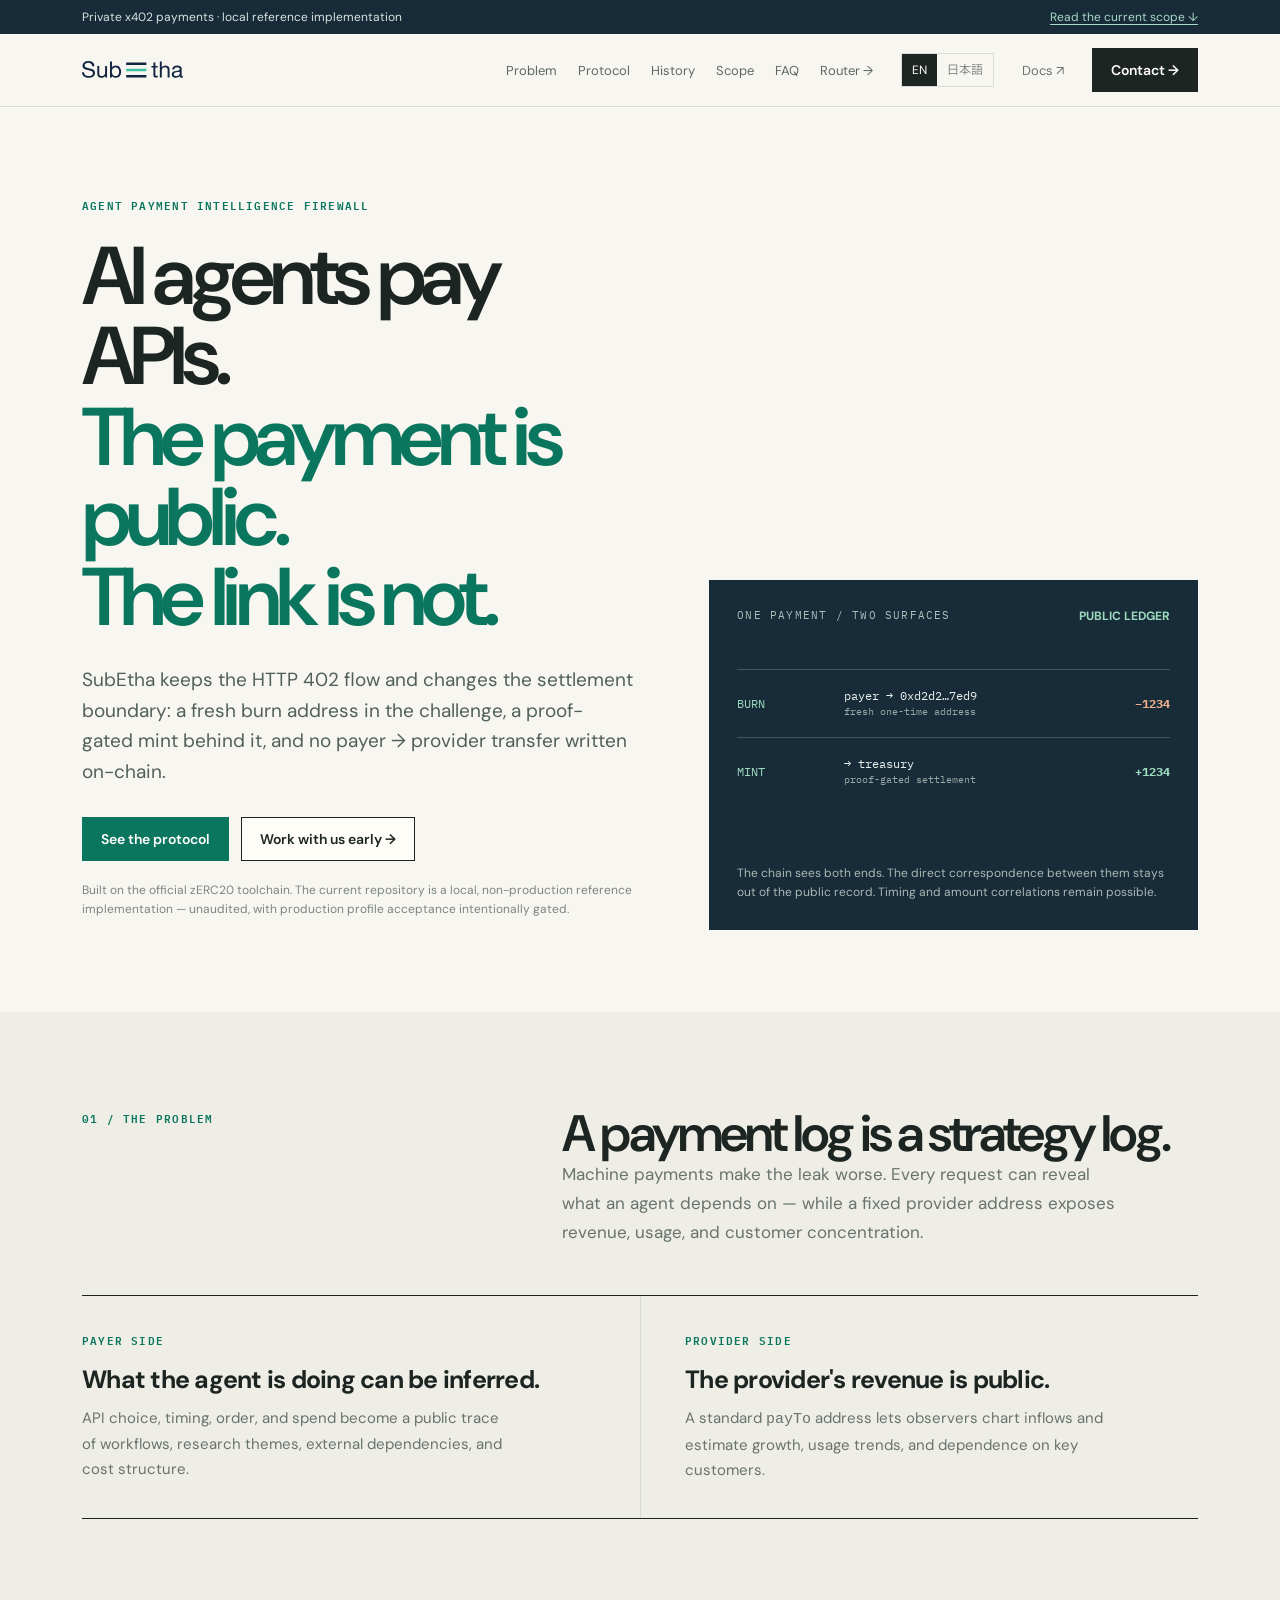
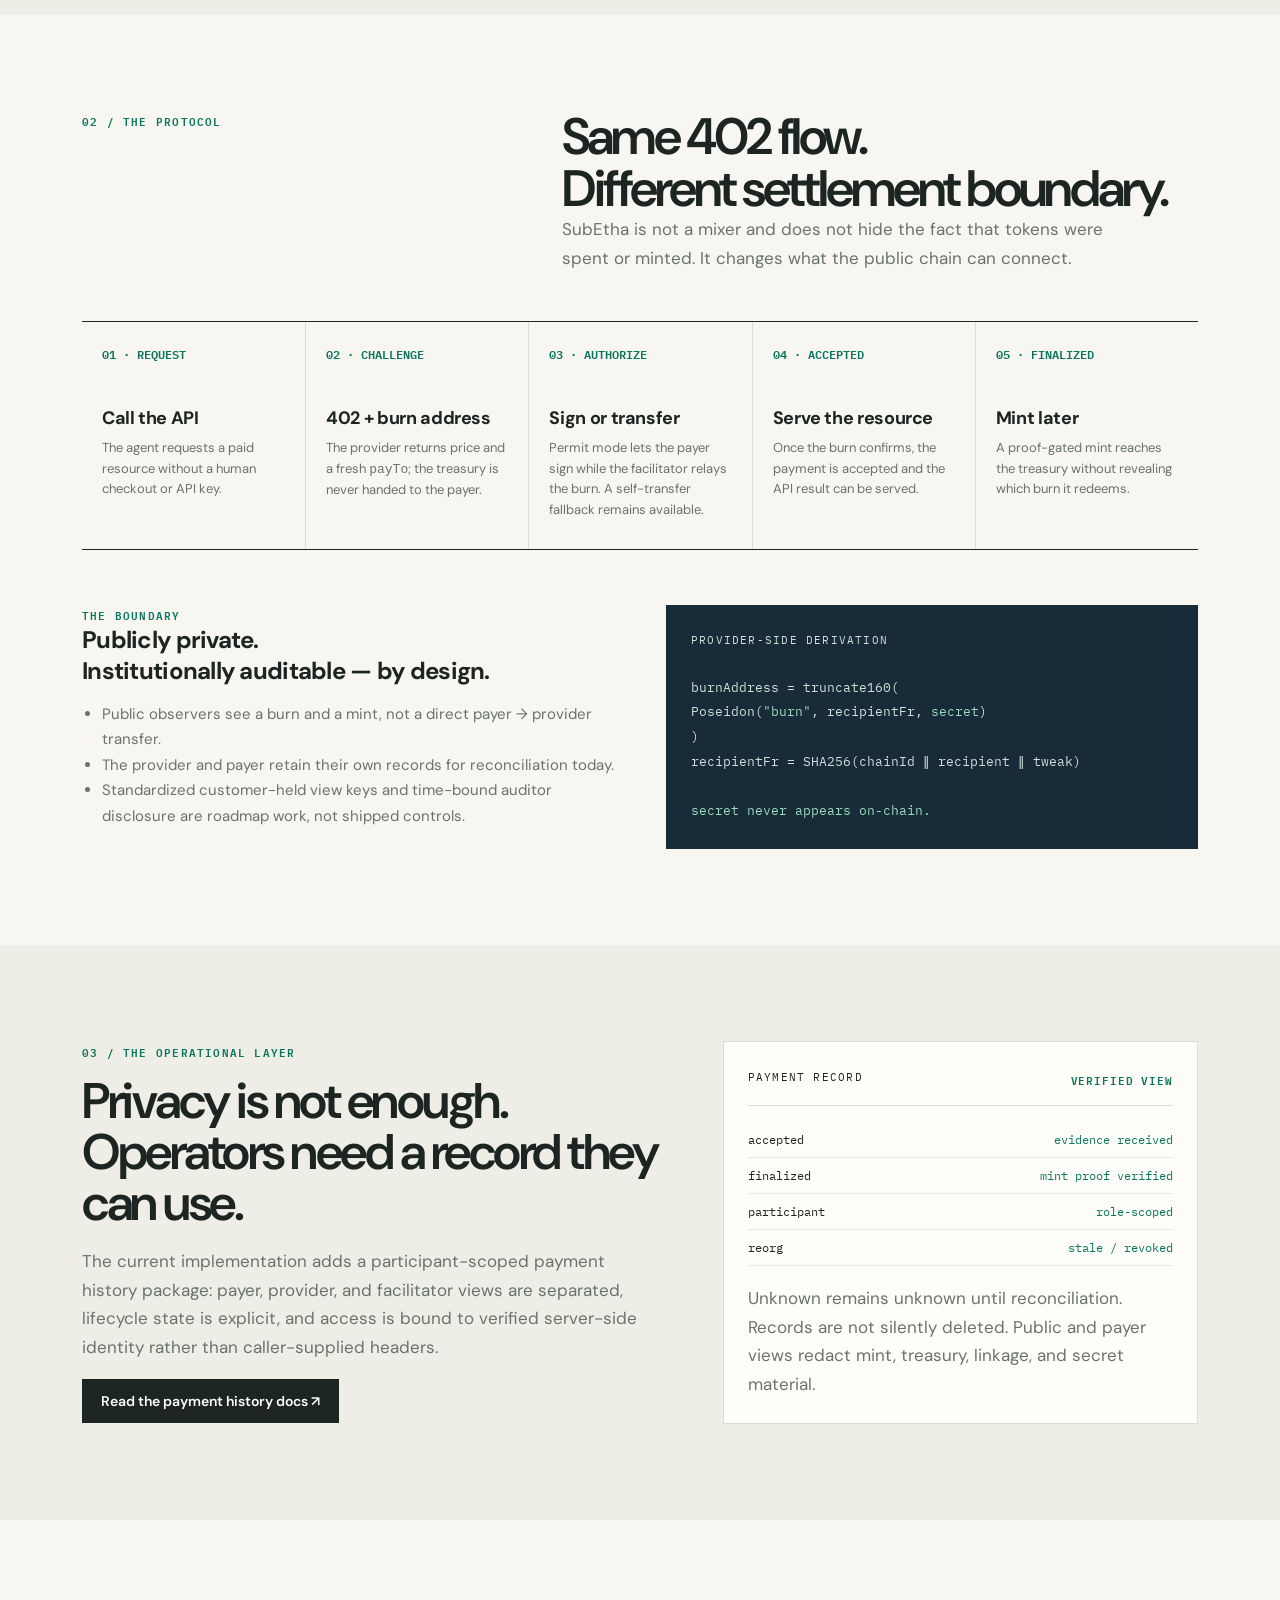
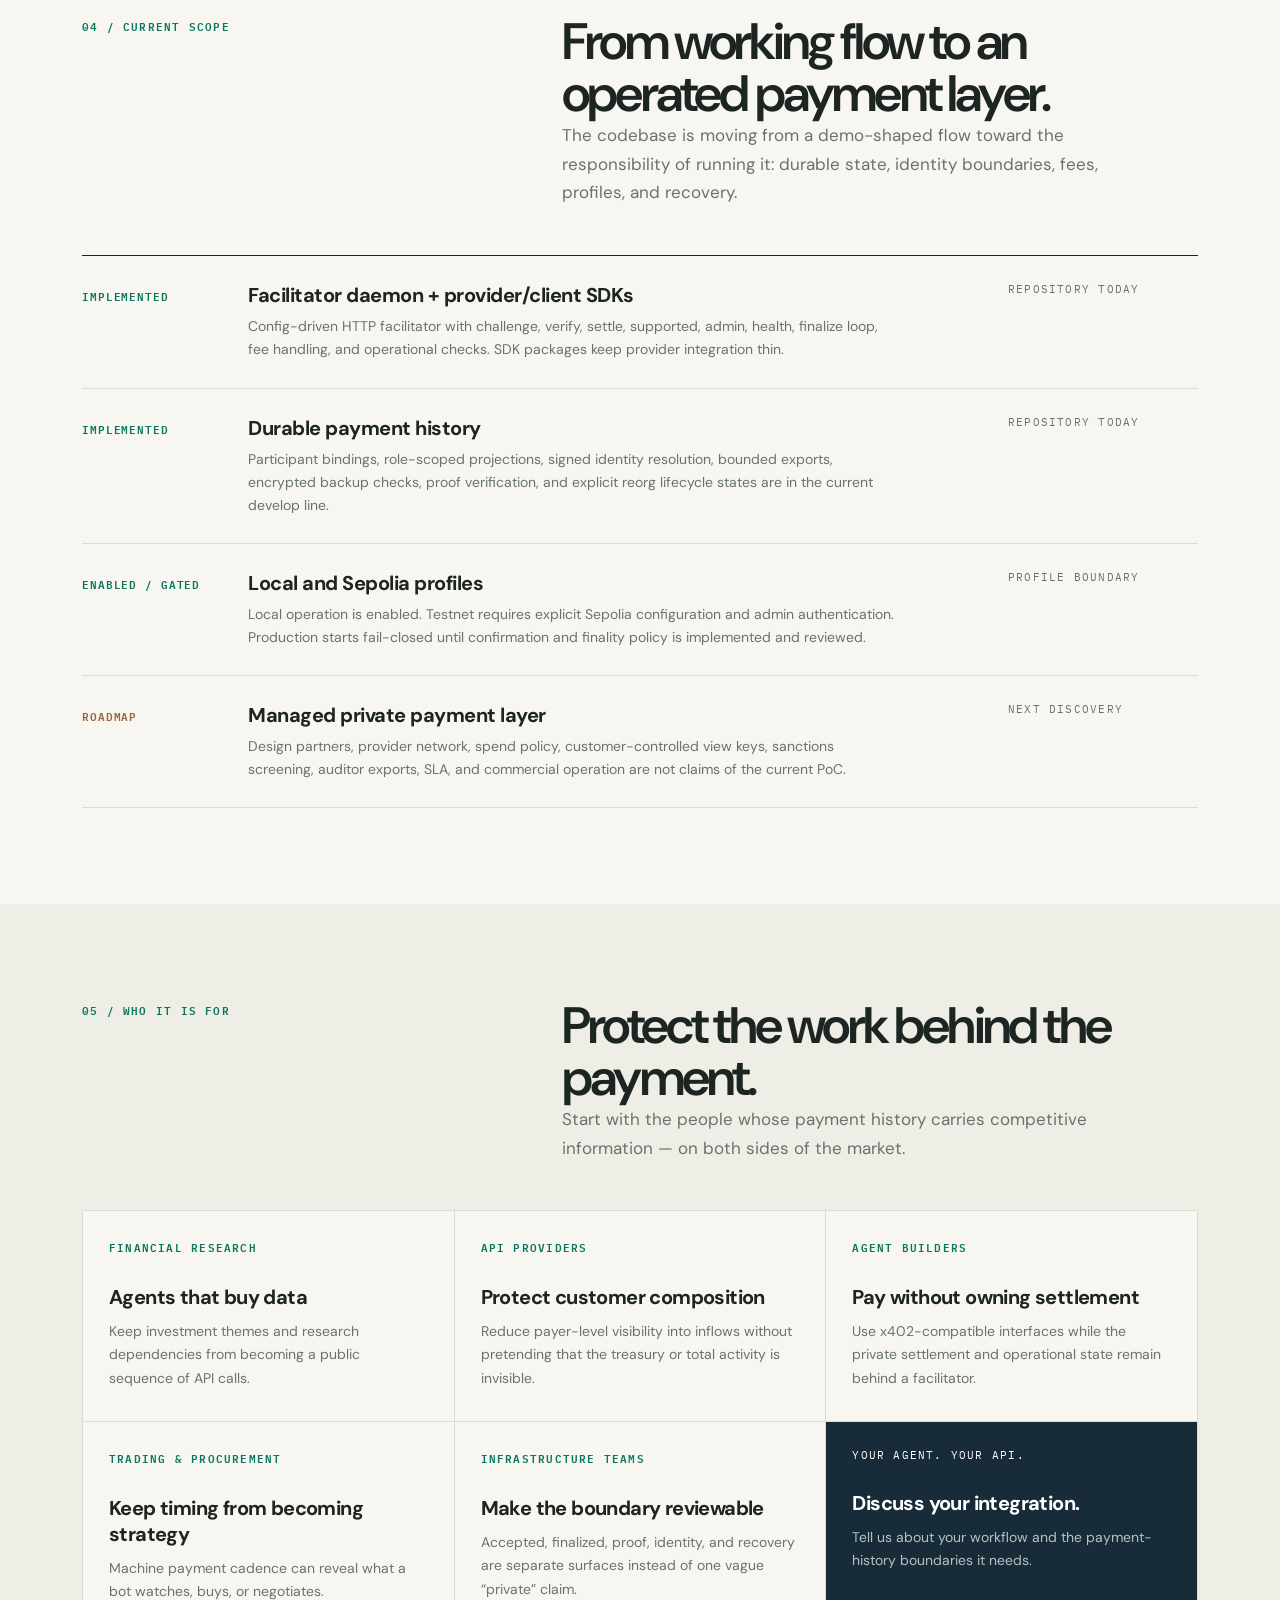
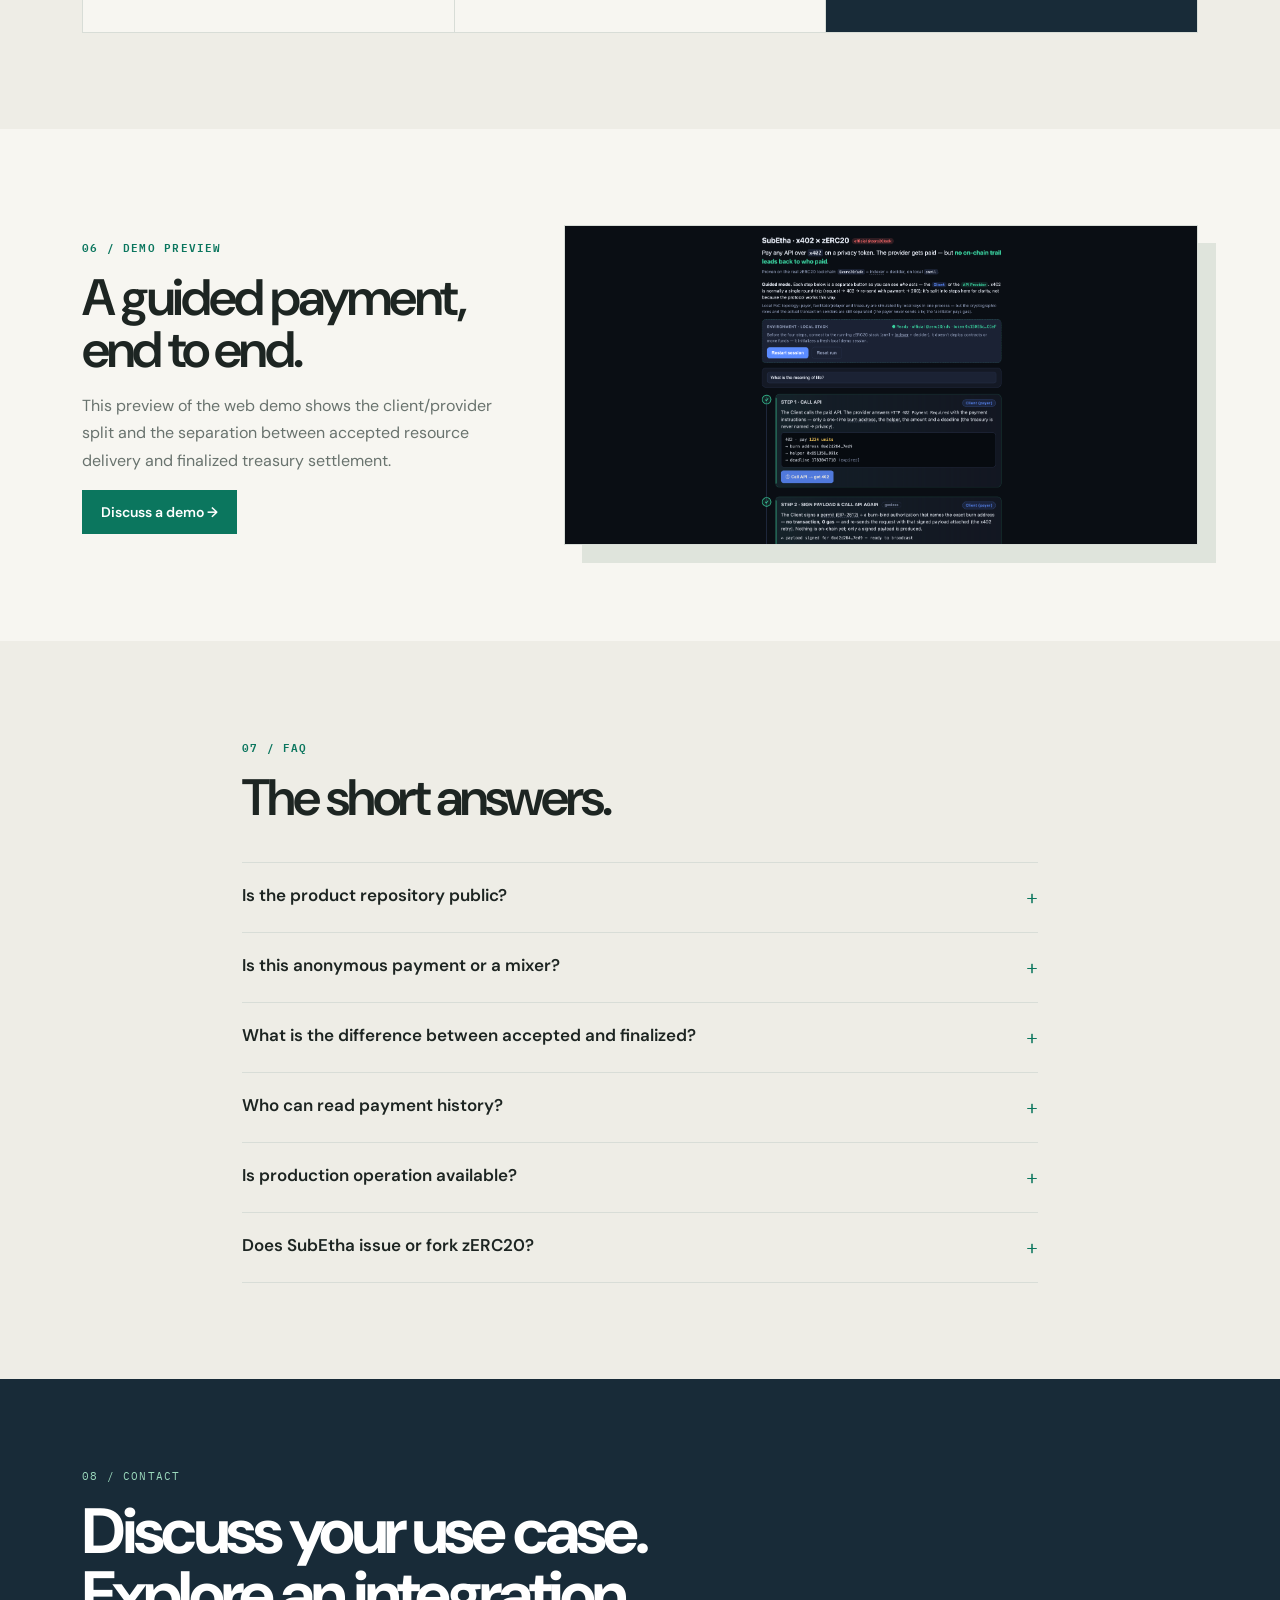
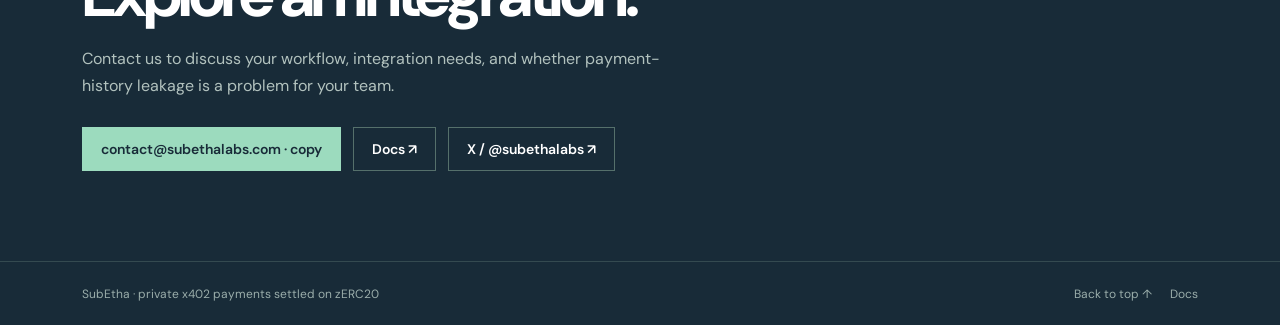
==== index.html @ a64fd249 "fix(site): replace private repository onboarding links" ====
<!doctype html>
<html lang="en">
<head>
<meta charset="utf-8">
<meta name="viewport" content="width=device-width, initial-scale=1">
<title>SubEtha — The payment is public. The link is not.</title>
<meta name="description" content="SubEtha is an x402-compatible private payment layer for AI agents, settled through zERC20 with role-scoped payment history and operational controls under active development.">
<link rel="icon" href="assets/brand/favicon.ico" sizes="any">
<link rel="icon" type="image/png" sizes="16x16" href="assets/brand/subetha-glyph-favicon-16.png">
<link rel="apple-touch-icon" sizes="180x180" href="assets/brand/apple-touch-icon.png">
<link rel="preconnect" href="https://fonts.googleapis.com">
<link rel="preconnect" href="https://fonts.gstatic.com" crossorigin>
<link href="https://fonts.googleapis.com/css2?family=DM+Sans:wght@400;500;600;700&family=IBM+Plex+Mono:wght@400;500;600&family=IBM+Plex+Sans+JP:wght@400;500;600;700&display=swap" rel="stylesheet">
<style>
:root{--paper:#f7f6f1;--paper-2:#eeede6;--ink:#1d2522;--muted:#69736e;--line:#d8ddd7;--green:#0b765e;--green-2:#dcece5;--navy:#182b38;--orange:#c9683d;--white:#fffdf8;--mono:'IBM Plex Mono',monospace;--sans:'DM Sans','IBM Plex Sans JP',sans-serif}*{box-sizing:border-box}html{scroll-behavior:smooth}body{margin:0;background:var(--paper);color:var(--ink);font-family:var(--sans);-webkit-font-smoothing:antialiased}a{color:inherit;text-decoration:none}button{font:inherit}img{max-width:100%;display:block}.wrap{max-width:1180px;margin:auto;padding-left:32px;padding-right:32px}.mono{font-family:var(--mono);font-size:11px;letter-spacing:.11em;text-transform:uppercase}.eyebrow{color:var(--green);font-weight:600}.muted{color:var(--muted)}.rule{border-top:1px solid var(--line)}.btn{display:inline-flex;align-items:center;justify-content:center;padding:12px 18px;border:1px solid var(--ink);font-weight:600;font-size:14px;transition:.2s ease}.btn:hover{transform:translateY(-2px)}.btn-dark{background:var(--ink);color:var(--white)}.btn-light{background:var(--white)}.btn-green{background:var(--green);border-color:var(--green);color:white}.focus:focus-visible,a:focus-visible,button:focus-visible{outline:2px solid var(--orange);outline-offset:4px}.topbar{background:var(--navy);color:#d9e4e2;font-size:12px}.topbar .wrap{min-height:34px;display:flex;align-items:center;justify-content:space-between;gap:16px}.topbar a{color:#a8d9c8;text-decoration:underline;text-underline-offset:3px}header{border-bottom:1px solid var(--line);background:rgba(247,246,241,.94);position:sticky;top:0;z-index:10}header .wrap{min-height:72px;display:flex;align-items:center;gap:28px}.brand{width:101px}.nav{display:flex;gap:21px;margin-left:auto;color:#5e6863;font-size:13px}.nav a:hover{color:var(--green)}.lang{display:flex;border:1px solid var(--line)}.lang button{border:0;background:transparent;padding:7px 10px;color:var(--muted);cursor:pointer;font-size:12px}.lang button[aria-pressed=true]{background:var(--ink);color:var(--white)}.hero{padding:88px 0 82px}.hero-grid{display:grid;grid-template-columns:1.06fr .94fr;gap:76px;align-items:end}.hero h1{font-size:clamp(46px,6.4vw,82px);line-height:.98;letter-spacing:-.065em;font-weight:600;margin:22px 0 28px;max-width:760px}.hero h1 em{color:var(--green);font-style:normal}.hero-lede{font-size:19px;line-height:1.6;max-width:610px;margin:0 0 30px;color:#52605a}.hero-actions{display:flex;gap:12px;flex-wrap:wrap}.hero-note{font-size:12px;line-height:1.55;color:#7b8580;margin-top:20px;max-width:570px}.ledger{background:var(--navy);color:#eaf2ef;padding:28px;min-height:350px;display:flex;flex-direction:column;justify-content:space-between}.ledger-head{display:flex;justify-content:space-between;color:#a9c0bb}.ledger-head strong{color:#9cdbbe;font-size:12px}.ledger-line{display:grid;grid-template-columns:92px 1fr auto;gap:15px;align-items:center;border-top:1px solid #40545b;padding:18px 0;font-family:var(--mono);font-size:12px}.ledger-line small{color:#98aaa7;line-height:1.5}.ledger-line .ok{color:#9cdbbe}.ledger-line .warn{color:#f0b08f}.ledger-foot{font-size:12px;line-height:1.6;color:#a9b9b5;padding-top:14px}.section{padding:96px 0}.section-head{display:grid;grid-template-columns:.8fr 1.2fr;gap:56px;margin-bottom:48px}.section h2{font-size:clamp(32px,4vw,53px);line-height:1.02;letter-spacing:-.055em;font-weight:600;margin:0;max-width:680px}.section-intro{font-size:17px;line-height:1.7;color:var(--muted);max-width:560px;margin:0}.band{background:var(--paper-2)}.manifesto{display:grid;grid-template-columns:1fr 1fr;gap:0;border-top:1px solid var(--ink);border-bottom:1px solid var(--ink)}.manifesto > div{padding:34px 0}.manifesto > div+div{border-left:1px solid var(--line);padding-left:44px}.manifesto h3{font-size:25px;letter-spacing:-.03em;margin:14px 0 10px}.manifesto p{font-size:15px;line-height:1.7;color:var(--muted);max-width:430px;margin:0}.flow{display:grid;grid-template-columns:repeat(5,1fr);border-top:1px solid var(--ink);border-bottom:1px solid var(--ink)}.flow article{padding:22px 20px 28px;min-height:205px}.flow article+article{border-left:1px solid var(--line)}.flow .num{font:600 12px var(--mono);color:var(--green)}.flow h3{font-size:18px;margin:42px 0 8px;letter-spacing:-.02em}.flow p{font-size:13px;line-height:1.6;color:var(--muted);margin:0}.accepted{color:var(--orange)}.split{display:grid;grid-template-columns:1fr 1fr;gap:52px;align-items:start;margin-top:55px}.split h3{font-size:24px;margin:0 0 16px;letter-spacing:-.03em}.split p,.split li{font-size:15px;line-height:1.7;color:var(--muted)}.split ul{padding-left:20px;margin:0}.codebox{background:var(--navy);color:#cfdfda;padding:25px;font:13px/1.9 var(--mono);overflow:auto}.codebox .accent{color:#9cdbbe}.timeline{border-top:1px solid var(--ink)}.timeline-row{display:grid;grid-template-columns:140px 1fr 190px;gap:26px;padding:26px 0;border-bottom:1px solid var(--line)}.timeline-row h3{font-size:20px;letter-spacing:-.025em;margin:0 0 7px}.timeline-row p{font-size:14px;line-height:1.65;color:var(--muted);margin:0;max-width:650px}.status{font:600 11px var(--mono);text-transform:uppercase;letter-spacing:.08em;color:var(--green);padding-top:4px}.status.roadmap{color:#9a633d}.history{display:grid;grid-template-columns:1.1fr .9fr;gap:60px;align-items:center}.history h2{font-size:clamp(32px,4vw,50px);line-height:1.02;letter-spacing:-.05em;margin:15px 0 18px}.history p{font-size:17px;line-height:1.7;color:var(--muted);max-width:560px}.receipt{border:1px solid var(--line);background:var(--white);padding:24px}.receipt-top{display:flex;justify-content:space-between;align-items:center;border-bottom:1px solid var(--line);padding-bottom:16px;margin-bottom:16px}.receipt table{width:100%;border-collapse:collapse;font:12px var(--mono)}.receipt td{padding:10px 0;border-bottom:1px solid #e7e9e3}.receipt td:last-child{text-align:right;color:var(--green)}.receipt-note{font-size:12px;line-height:1.6;color:var(--muted);margin:18px 0 0}.use-grid{display:grid;grid-template-columns:repeat(3,1fr);gap:1px;background:var(--line);border:1px solid var(--line)}.use-grid article{background:var(--paper);padding:26px;min-height:210px}.use-grid article:last-child{background:var(--navy);color:white}.use-grid h3{font-size:20px;margin:28px 0 10px;letter-spacing:-.03em}.use-grid p{font-size:14px;line-height:1.65;color:var(--muted);margin:0}.use-grid article:last-child p{color:#b3c4c0}.demo{display:grid;grid-template-columns:.8fr 1.2fr;gap:60px;align-items:center}.demo h2{font-size:clamp(34px,4vw,55px);line-height:1.02;letter-spacing:-.055em;margin:16px 0}.demo p{color:var(--muted);line-height:1.7;font-size:16px}.demo img{border:1px solid var(--line);box-shadow:18px 18px 0 #dfe4dc}.faq{max-width:860px}.faq details{border-top:1px solid var(--line);padding:21px 0}.faq details:last-child{border-bottom:1px solid var(--line)}.faq summary{cursor:pointer;display:flex;justify-content:space-between;gap:18px;font-size:17px;font-weight:600}.faq summary span{color:var(--green);font:20px var(--mono)}.faq p{color:var(--muted);font-size:15px;line-height:1.75;max-width:720px}.contact{background:var(--navy);color:white;padding:90px 0}.contact h2{font-size:clamp(38px,5vw,68px);line-height:.98;letter-spacing:-.06em;max-width:720px;margin:18px 0}.contact p{color:#b2c2be;max-width:620px;line-height:1.7}.contact .mono{color:#9cdbbe}.contact-actions{display:flex;gap:12px;flex-wrap:wrap;margin-top:28px}.contact .btn-dark{background:#9cdbbe;border-color:#9cdbbe;color:var(--navy)}.contact .btn-light{background:transparent;border-color:#55706b;color:white}footer{background:var(--navy);border-top:1px solid #344a50;color:#9aadaa;padding:24px 0;font-size:12px}footer .wrap{display:flex;justify-content:space-between;gap:20px;flex-wrap:wrap}.footer-links{display:flex;gap:18px}#ja{display:none}html.motion-ready [data-reveal]{opacity:0;transform:translateY(18px);transition:opacity .65s ease,transform .65s ease}html.motion-ready [data-reveal].visible{opacity:1;transform:none}@media(max-width:900px){header .wrap>*{flex-shrink:0;white-space:nowrap}header .lang button{flex-shrink:0;white-space:nowrap}.nav{display:none}.hero-grid,.section-head,.history,.demo{grid-template-columns:1fr;gap:35px}.hero{padding-top:60px}.flow{grid-template-columns:1fr 1fr}.flow article:nth-child(3){border-left:0;border-top:1px solid var(--line)}.flow article:nth-child(n+4){border-top:1px solid var(--line)}.timeline-row{grid-template-columns:100px 1fr}.timeline-row .status{grid-column:2}.use-grid{grid-template-columns:1fr 1fr}.manifesto{grid-template-columns:1fr}.manifesto>div+div{border-left:0;border-top:1px solid var(--line);padding-left:0}}@media(max-width:560px){.wrap{padding-left:20px;padding-right:20px}header .wrap{gap:8px;flex-wrap:wrap;padding-top:10px;padding-bottom:10px}header .lang button{padding:7px 8px}header .btn{padding:10px 12px}.topbar .wrap{font-size:10px}.hero h1{font-size:48px}.flow,.use-grid{grid-template-columns:1fr}.flow article+article{border-left:0;border-top:1px solid var(--line)}.section{padding:68px 0}.timeline-row{grid-template-columns:1fr;gap:8px}.timeline-row .status{grid-column:auto}.ledger{padding:20px}.ledger-line{grid-template-columns:72px 1fr;gap:9px}.ledger-line strong{grid-column:2}.hero-actions .btn{width:100%}}
@media(prefers-reduced-motion:reduce){html{scroll-behavior:auto}html.motion-ready [data-reveal]{opacity:1;transform:none;transition:none}.btn{transition:none}}
</style>
</head>
<body>
<div class="topbar"><div class="wrap"><span>Private x402 payments · local reference implementation</span><a href="#status">Read the current scope ↓</a></div></div>
<div id="en">
<header><div class="wrap"><a href="#top" aria-label="SubEtha home"><img class="brand" src="assets/brand/subetha-wordmark-color.svg" alt="SubEtha"></a><nav class="nav"><a href="#problem">Problem</a><a href="#protocol">Protocol</a><a href="#history">History</a><a href="#status">Scope</a><a href="#faq">FAQ</a><a href="router/">Router →</a></nav><div class="lang"><button data-lang="en" aria-pressed="true">EN</button><button data-lang="ja" aria-pressed="false">日本語</button></div><a href="https://docs.subethalabs.com/" target="_blank" rel="noopener" style="font-size:13px;color:var(--muted)">Docs ↗</a><a class="btn btn-dark" href="#contact">Contact →</a></div></header>
<main id="top">
<section class="hero"><div class="wrap hero-grid"><div data-reveal><div class="mono eyebrow">Agent Payment Intelligence Firewall</div><h1>AI agents pay APIs.<br><em>The payment is public.<br>The link is not.</em></h1><p class="hero-lede">SubEtha keeps the HTTP 402 flow and changes the settlement boundary: a fresh burn address in the challenge, a proof-gated mint behind it, and no payer → provider transfer written on-chain.</p><div class="hero-actions"><a class="btn btn-green" href="#protocol">See the protocol</a><a class="btn btn-light" href="#contact">Work with us early →</a></div><p class="hero-note">Built on the official zERC20 toolchain. The current repository is a local, non-production reference implementation — unaudited, with production profile acceptance intentionally gated.</p></div><div class="ledger" data-reveal><div class="ledger-head"><span class="mono">One payment / two surfaces</span><strong>PUBLIC LEDGER</strong></div><div><div class="ledger-line"><span class="ok">BURN</span><span>payer → 0xd2d2…7ed9<br><small>fresh one-time address</small></span><strong class="warn">−1234</strong></div><div class="ledger-line"><span class="ok">MINT</span><span>→ treasury<br><small>proof-gated settlement</small></span><strong class="ok">+1234</strong></div></div><div class="ledger-foot">The chain sees both ends. The direct correspondence between them stays out of the public record. Timing and amount correlations remain possible.</div></div></div></section>
<section id="problem" class="band section"><div class="wrap"><div class="section-head"><div class="mono eyebrow">01 / The problem</div><div><h2>A payment log is a strategy log.</h2><p class="section-intro">Machine payments make the leak worse. Every request can reveal what an agent depends on — while a fixed provider address exposes revenue, usage, and customer concentration.</p></div></div><div class="manifesto"><div><div class="mono eyebrow">Payer side</div><h3>What the agent is doing can be inferred.</h3><p>API choice, timing, order, and spend become a public trace of workflows, research themes, external dependencies, and cost structure.</p></div><div><div class="mono eyebrow">Provider side</div><h3>The provider's revenue is public.</h3><p>A standard <code>payTo</code> address lets observers chart inflows and estimate growth, usage trends, and dependence on key customers.</p></div></div></div></section>
<section id="protocol" class="section"><div class="wrap"><div class="section-head"><div class="mono eyebrow">02 / The protocol</div><div><h2>Same 402 flow.<br>Different settlement boundary.</h2><p class="section-intro">SubEtha is not a mixer and does not hide the fact that tokens were spent or minted. It changes what the public chain can connect.</p></div></div><div class="flow"><article data-reveal><div class="num">01 · REQUEST</div><h3>Call the API</h3><p>The agent requests a paid resource without a human checkout or API key.</p></article><article data-reveal><div class="num">02 · CHALLENGE</div><h3>402 + burn address</h3><p>The provider returns price and a fresh <code>payTo</code>; the treasury is never handed to the payer.</p></article><article data-reveal><div class="num">03 · AUTHORIZE</div><h3>Sign or transfer</h3><p>Permit mode lets the payer sign while the facilitator relays the burn. A self-transfer fallback remains available.</p></article><article data-reveal><div class="num accepted">04 · ACCEPTED</div><h3>Serve the resource</h3><p>Once the burn confirms, the payment is accepted and the API result can be served.</p></article><article data-reveal><div class="num">05 · FINALIZED</div><h3>Mint later</h3><p>A proof-gated mint reaches the treasury without revealing which burn it redeems.</p></article></div><div class="split"><div><div class="mono eyebrow">The boundary</div><h3>Publicly private.<br>Institutionally auditable — by design.</h3><ul><li>Public observers see a burn and a mint, not a direct payer → provider transfer.</li><li>The provider and payer retain their own records for reconciliation today.</li><li>Standardized customer-held view keys and time-bound auditor disclosure are roadmap work, not shipped controls.</li></ul></div><div class="codebox"><div class="mono">Provider-side derivation</div><br>burnAddress = truncate160(<br>  Poseidon(<span class="accent">"burn"</span>, recipientFr, <span class="accent">secret</span>)<br>)<br>recipientFr = SHA256(chainId ‖ recipient ‖ tweak)<br><br><span class="accent">secret never appears on-chain.</span></div></div></div></section>
<section id="history" class="band section"><div class="wrap history"><div data-reveal><div class="mono eyebrow">03 / The operational layer</div><h2>Privacy is not enough. Operators need a record they can use.</h2><p>The current implementation adds a participant-scoped payment history package: payer, provider, and facilitator views are separated, lifecycle state is explicit, and access is bound to verified server-side identity rather than caller-supplied headers.</p><a class="btn btn-dark" href="https://docs.subethalabs.com/reference/payment-history/" target="_blank" rel="noopener">Read the payment history docs ↗</a></div><div class="receipt" data-reveal><div class="receipt-top"><span class="mono">PAYMENT RECORD</span><span class="status">VERIFIED VIEW</span></div><table><tr><td>accepted</td><td>evidence received</td></tr><tr><td>finalized</td><td>mint proof verified</td></tr><tr><td>participant</td><td>role-scoped</td></tr><tr><td>reorg</td><td>stale / revoked</td></tr></table><p class="receipt-note">Unknown remains unknown until reconciliation. Records are not silently deleted. Public and payer views redact mint, treasury, linkage, and secret material.</p></div></div></section>
<section id="status" class="section"><div class="wrap"><div class="section-head"><div class="mono eyebrow">04 / Current scope</div><div><h2>From working flow to an operated payment layer.</h2><p class="section-intro">The codebase is moving from a demo-shaped flow toward the responsibility of running it: durable state, identity boundaries, fees, profiles, and recovery.</p></div></div><div class="timeline"><div class="timeline-row"><div class="status">Implemented</div><div><h3>Facilitator daemon + provider/client SDKs</h3><p>Config-driven HTTP facilitator with challenge, verify, settle, supported, admin, health, finalize loop, fee handling, and operational checks. SDK packages keep provider integration thin.</p></div><div class="mono muted">repository today</div></div><div class="timeline-row"><div class="status">Implemented</div><div><h3>Durable payment history</h3><p>Participant bindings, role-scoped projections, signed identity resolution, bounded exports, encrypted backup checks, proof verification, and explicit reorg lifecycle states are in the current develop line.</p></div><div class="mono muted">repository today</div></div><div class="timeline-row"><div class="status">Enabled / gated</div><div><h3>Local and Sepolia profiles</h3><p>Local operation is enabled. Testnet requires explicit Sepolia configuration and admin authentication. Production starts fail-closed until confirmation and finality policy is implemented and reviewed.</p></div><div class="mono muted">profile boundary</div></div><div class="timeline-row"><div class="status roadmap">Roadmap</div><div><h3>Managed private payment layer</h3><p>Design partners, provider network, spend policy, customer-controlled view keys, sanctions screening, auditor exports, SLA, and commercial operation are not claims of the current PoC.</p></div><div class="mono muted">next discovery</div></div></div></div></section>
<section class="band section"><div class="wrap"><div class="section-head"><div class="mono eyebrow">05 / Who it is for</div><div><h2>Protect the work behind the payment.</h2><p class="section-intro">Start with the people whose payment history carries competitive information — on both sides of the market.</p></div></div><div class="use-grid"><article><div class="mono eyebrow">Financial research</div><h3>Agents that buy data</h3><p>Keep investment themes and research dependencies from becoming a public sequence of API calls.</p></article><article><div class="mono eyebrow">API providers</div><h3>Protect customer composition</h3><p>Reduce payer-level visibility into inflows without pretending that the treasury or total activity is invisible.</p></article><article><div class="mono eyebrow">Agent builders</div><h3>Pay without owning settlement</h3><p>Use x402-compatible interfaces while the private settlement and operational state remain behind a facilitator.</p></article><article><div class="mono eyebrow">Trading & procurement</div><h3>Keep timing from becoming strategy</h3><p>Machine payment cadence can reveal what a bot watches, buys, or negotiates.</p></article><article><div class="mono eyebrow">Infrastructure teams</div><h3>Make the boundary reviewable</h3><p>Accepted, finalized, proof, identity, and recovery are separate surfaces instead of one vague “private” claim.</p></article><article><div class="mono">Your agent. Your API.</div><h3>Discuss your integration.</h3><p>Tell us about your workflow and the payment-history boundaries it needs.</p></article></div></div></section>
<section class="section"><div class="wrap demo"><div><div class="mono eyebrow">06 / Demo preview</div><h2>A guided payment, end to end.</h2><p>This preview of the web demo shows the client/provider split and the separation between accepted resource delivery and finalized treasury settlement.</p><a class="btn btn-green" href="#contact">Discuss a demo →</a></div><img src="assets/web-demo.png" alt="SubEtha guided web demo preview"></div></section>
<section id="faq" class="band section"><div class="wrap faq"><div class="mono eyebrow">07 / FAQ</div><h2 style="margin:16px 0 38px">The short answers.</h2><details><summary>Is the product repository public?<span>+</span></summary><p>The product repository is currently private. <a href="https://docs.subethalabs.com/" target="_blank" rel="noopener">Public documentation</a> remains available. Published SDK packages are separate from the private product repository. <a href="#contact">Contact us to discuss an integration.</a></p></details><details><summary>Is this anonymous payment or a mixer?<span>+</span></summary><p>No. The burn and mint remain visible. The design removes the direct correspondence from standard public records; it does not remove operational knowledge, timing correlations, or the need for future disclosure controls.</p></details><details><summary>What is the difference between accepted and finalized?<span>+</span></summary><p>Accepted means the burn evidence has confirmed and the provider can serve the resource. Finalized means the later proof-gated mint has been verified. They are deliberately separate lifecycle states.</p></details><details><summary>Who can read payment history?<span>+</span></summary><p>The current history model is participant-scoped. A verified payer or provider identity can read its own projection when bound to the payment. Caller-supplied tenant or role headers are not authorization evidence.</p></details><details><summary>Is production operation available?<span>+</span></summary><p>No. This is a local, non-production reference implementation. The testnet profile has explicit gates; the production profile remains fail-closed until confirmation/finality policy and operational review are complete.</p></details><details><summary>Does SubEtha issue or fork zERC20?<span>+</span></summary><p>No. SubEtha connects an x402-style HTTP payment flow to settlement through the official zERC20 toolchain. It does not issue a new token or redistribute the official SDK source.</p></details></div></section>
<section id="contact" class="contact"><div class="wrap"><div class="mono">08 / Contact</div><h2>Discuss your use case.<br>Explore an integration.</h2><p>Contact us to discuss your workflow, integration needs, and whether payment-history leakage is a problem for your team.</p><div class="contact-actions"><button class="btn btn-dark" data-copy="contact@subethalabs.com">contact@subethalabs.com · copy</button><a class="btn btn-light" href="https://docs.subethalabs.com/" target="_blank" rel="noopener">Docs ↗</a><a class="btn btn-light" href="https://x.com/subethalabs" target="_blank" rel="noopener">X / @subethalabs ↗</a></div></div></section>
</main><footer><div class="wrap"><span>SubEtha · private x402 payments settled on zERC20</span><div class="footer-links"><a href="#top">Back to top ↑</a><a href="https://docs.subethalabs.com/" target="_blank" rel="noopener">Docs</a></div></div></footer>
</div>
<div id="ja" lang="ja"><header><div class="wrap"><a href="#top-ja" aria-label="SubEtha home"><img class="brand" src="assets/brand/subetha-wordmark-color.svg" alt="SubEtha"></a><nav class="nav"><a href="#problem-ja">課題</a><a href="#protocol-ja">仕組み</a><a href="#history-ja">履歴</a><a href="#status-ja">現在地</a><a href="#faq-ja">FAQ</a><a href="router/">Router →</a></nav><div class="lang"><button data-lang="en" aria-pressed="false">EN</button><button data-lang="ja" aria-pressed="true">日本語</button></div><a href="https://docs.subethalabs.com/" target="_blank" rel="noopener" style="font-size:13px;color:var(--muted)">Docs ↗</a><a class="btn btn-dark" href="#contact-ja">相談する →</a></div></header><main id="top-ja"><section class="hero"><div class="wrap hero-grid"><div><div class="mono eyebrow">Agent Payment Intelligence Firewall</div><h1>APIの支払いは公開のまま。<br><em>支払者と提供者のリンクは、見えない。</em></h1><p class="hero-lede">SubEthaはHTTP 402のフローを保ち、決済の境界を変えます。チャレンジには新しいburnアドレスを載せ、その後ろで証明ゲート付きmintを行い、payer → providerの送金をオンチェーンに書きません。</p><div class="hero-actions"><a class="btn btn-green" href="#protocol-ja">仕組みを見る</a><a class="btn btn-light" href="#contact-ja">初期段階から関わる →</a></div><p class="hero-note">公式zERC20ツールチェーン上のローカル・非本番リファレンス実装。未監査で、production profileの受け入れは意図的にfail-closedです。</p></div><div class="ledger"><div class="ledger-head"><span class="mono">1 payment / 2 surfaces</span><strong>PUBLIC LEDGER</strong></div><div><div class="ledger-line"><span class="ok">BURN</span><span>payer → 0xd2d2…7ed9<br><small>支払いごとのワンタイムアドレス</small></span><strong class="warn">−1234</strong></div><div class="ledger-line"><span class="ok">MINT</span><span>→ treasury<br><small>証明ゲート付き精算</small></span><strong class="ok">+1234</strong></div></div><div class="ledger-foot">チェーンには両端が見えます。直接の対応関係は公開記録に残りません。タイミングや金額の相関は残ります。</div></div></div></section><section id="problem-ja" class="band section"><div class="wrap"><div class="section-head"><div class="mono eyebrow">01 / 課題</div><div><h2>支払いログは、戦略ログになる。</h2><p class="section-intro">機械決済では漏洩が増幅します。エージェントの依存先が推測され、固定のproviderアドレスから売上・利用・顧客構成が見えてしまいます。</p></div></div><div class="manifesto"><div><div class="mono eyebrow">Payer側</div><h3>エージェントの行動が推測される。</h3><p>APIの選択、タイミング、順序、支出が、ワークフロー・調査テーマ・外部依存・コスト構造の公開トレースになります。</p></div><div><div class="mono eyebrow">Provider側</div><h3>Providerの売上が公開される。</h3><p>通常の <code>payTo</code> アドレスを監視すれば、入金・成長・利用トレンド・大口顧客への依存を推定できます。</p></div></div></div></section><section id="protocol-ja" class="section"><div class="wrap"><div class="section-head"><div class="mono eyebrow">02 / 仕組み</div><div><h2>402フローは同じ。<br>決済の境界が違う。</h2><p class="section-intro">ミキサーでも、支払いの事実を隠す仕組みでもありません。公開台帳が接続できる範囲を変えます。</p></div></div><div class="flow"><article><div class="num">01 · REQUEST</div><h3>APIを呼ぶ</h3><p>エージェントが有料リソースをリクエストします。</p></article><article><div class="num">02 · CHALLENGE</div><h3>402 + burn</h3><p>Providerは価格と新しいpayToを返し、treasuryは見せません。</p></article><article><div class="num">03 · AUTHORIZE</div><h3>署名または送信</h3><p>permitモードではpayerが署名し、facilitatorがburnを中継します。</p></article><article><div class="num accepted">04 · ACCEPTED</div><h3>リソース提供</h3><p>burnの確定後、決済をacceptedとして結果を返します。</p></article><article><div class="num">05 · FINALIZED</div><h3>後段でmint</h3><p>どのburnを償還したかを明かさず、treasuryにmintします。</p></article></div><div class="split"><div><div class="mono eyebrow">境界線</div><h3>公開台帳では秘匿。<br>当事者には監査可能に。</h3><ul><li>公開観測者にはburnとmintが見えますが、直接のpayer → provider送金は見えません。</li><li>Providerとpayerはそれぞれ自分の記録を持ち、今日から突き合わせられます。</li><li>標準化されたview keyと期限付き監査開示はロードマップであり、未提供です。</li></ul></div><div class="codebox"><div class="mono">Provider側の導出</div><br>burnAddress = truncate160(<br>  Poseidon(<span class="accent">"burn"</span>, recipientFr, <span class="accent">secret</span>)<br>)<br>recipientFr = SHA256(chainId ‖ recipient ‖ tweak)<br><br><span class="accent">secretはオンチェーンに現れない。</span></div></div></div></section><section id="history-ja" class="band section"><div class="wrap history"><div><div class="mono eyebrow">03 / 運用レイヤー</div><h2>秘匿性だけでは足りない。運用には使える記録が必要。</h2><p>現行実装にはparticipant-scopedなPayment Historyがあります。payer・provider・facilitatorのビューを分離し、ライフサイクルを明示し、呼び出し側のヘッダーではなくサーバー側で検証したidentityに認可を結びつけます。</p><a class="btn btn-dark" href="https://docs.subethalabs.com/reference/payment-history/" target="_blank" rel="noopener">支払い履歴のドキュメント ↗</a></div><div class="receipt"><div class="receipt-top"><span class="mono">PAYMENT RECORD</span><span class="status">VERIFIED VIEW</span></div><table><tr><td>accepted</td><td>証拠を受領</td></tr><tr><td>finalized</td><td>mint証明を検証</td></tr><tr><td>participant</td><td>role-scoped</td></tr><tr><td>reorg</td><td>stale / revoked</td></tr></table><p class="receipt-note">明示的なreconciliationまではunknownのまま。記録を黙って削除しません。</p></div></div></section><section id="status-ja" class="section"><div class="wrap"><div class="section-head"><div class="mono eyebrow">04 / 現在地</div><div><h2>動くフローから、運用される決済レイヤーへ。</h2><p class="section-intro">コードベースは、デモだけでなく、永続状態・認証境界・手数料・プロファイル・復旧という運用責任へ進んでいます。</p></div></div><div class="timeline"><div class="timeline-row"><div class="status">Implemented</div><div><h3>Facilitator daemon + SDK</h3><p>設定駆動のHTTP facilitator、challenge / verify / settle、finalize loop、手数料、health、運用チェックを含みます。</p></div><div class="mono muted">現在のrepository</div></div><div class="timeline-row"><div class="status">Implemented</div><div><h3>Durable Payment History</h3><p>参加者バインディング、role-scoped projection、署名付きidentity、bounded export、proof、reorg lifecycleを現行develop系に実装しています。</p></div><div class="mono muted">現在のrepository</div></div><div class="timeline-row"><div class="status">Enabled / gated</div><div><h3>Local / Sepolia profiles</h3><p>localは有効。testnetは明示的なSepolia設定とadmin認証が必要。productionは確認・finality policyが固まるまでfail-closedです。</p></div><div class="mono muted">境界</div></div><div class="timeline-row"><div class="status roadmap">Roadmap</div><div><h3>Managed private payment layer</h3><p>デザインパートナー、Provider network、支出ポリシー、view key、制裁スクリーニング、監査export、SLA、商用運用は現行PoCの主張ではありません。</p></div><div class="mono muted">次の検証</div></div></div></div></section><section id="faq-ja" class="band section"><div class="wrap faq"><div class="mono eyebrow">05 / FAQ</div><h2 style="margin:16px 0 38px">短い回答。</h2><details><summary>製品リポジトリは公開されていますか？<span>+</span></summary><p>製品リポジトリは現在非公開です。<a href="https://docs.subethalabs.com/" target="_blank" rel="noopener">公開ドキュメント</a>は引き続き利用できます。公開済みのSDKパッケージと非公開の製品リポジトリは別のものです。<a href="#contact-ja">連携についてご相談ください。</a></p></details><details><summary>匿名決済やミキサーですか？<span>+</span></summary><p>いいえ。burnとmintは見えます。通常の公開記録から直接の対応関係を外しますが、運用者の知識、タイミング相関、将来の開示コントロールまで消すものではありません。</p></details><details><summary>acceptedとfinalizedの違いは？<span>+</span></summary><p>acceptedはburnの証拠が確定し、Providerがリソースを返せる状態。finalizedは後段の証明付きmintを検証した状態です。</p></details><details><summary>本番運用できますか？<span>+</span></summary><p>いいえ。現在はローカル・非本番のリファレンス実装です。testnetにも明示的なゲートがあり、productionはfail-closedです。</p></details></div></section><section id="contact-ja" class="contact"><div class="wrap"><div class="mono">06 / Contact</div><h2>ユースケースを相談する。<br>連携の可能性を考える。</h2><p>ワークフローや連携の要件、支払い履歴の漏洩がチームにとって課題になるかについて、ご相談ください。</p><div class="contact-actions"><button class="btn btn-dark" data-copy="contact@subethalabs.com">contact@subethalabs.com · コピー</button><a class="btn btn-light" href="https://docs.subethalabs.com/" target="_blank" rel="noopener">Docs ↗</a><a class="btn btn-light" href="https://x.com/subethalabs" target="_blank" rel="noopener">X / @subethalabs ↗</a></div></div></section></main><footer><div class="wrap"><span>SubEtha · private x402 payments settled on zERC20</span><a href="#top-ja">上へ ↑</a></div></footer></div>
<script>
(function(){const root=document.documentElement,en=document.getElementById('en'),ja=document.getElementById('ja'),titleEn='SubEtha — The payment is public. The link is not.',titleJa='SubEtha — 支払いは公開。リンクは見えない。';function setLang(lang){const isJa=lang==='ja';en.style.display=isJa?'none':'block';ja.style.display=isJa?'block':'none';document.documentElement.lang=lang;document.title=isJa?titleJa:titleEn;document.querySelectorAll('[data-lang]').forEach(b=>b.setAttribute('aria-pressed',String(b.dataset.lang===lang)));try{localStorage.setItem('subetha-lp-lang',lang)}catch(e){}window.scrollTo({top:0,behavior:'auto'});document.querySelectorAll('[data-reveal]').forEach(x=>x.classList.add('visible'))}document.querySelectorAll('[data-lang]').forEach(b=>b.addEventListener('click',()=>setLang(b.dataset.lang)));document.querySelectorAll('[data-copy]').forEach(b=>b.addEventListener('click',async()=>{const old=b.textContent;try{await navigator.clipboard.writeText(b.dataset.copy);b.textContent=langNow()==='ja'?'コピーしました ✓':'Copied ✓'}catch(e){b.textContent=langNow()==='ja'?'コピーできませんでした':'Copy failed'}setTimeout(()=>b.textContent=old,1800)}));function langNow(){return document.documentElement.lang}root.classList.add('motion-ready');const io=new IntersectionObserver(es=>es.forEach(e=>{if(e.isIntersecting)e.target.classList.add('visible')}),{threshold:.1});document.querySelectorAll('[data-reveal]').forEach(x=>io.observe(x));let saved='en';try{saved=localStorage.getItem('subetha-lp-lang')||'en'}catch(e){}setLang(saved)})();
</script>
</body>
</html>
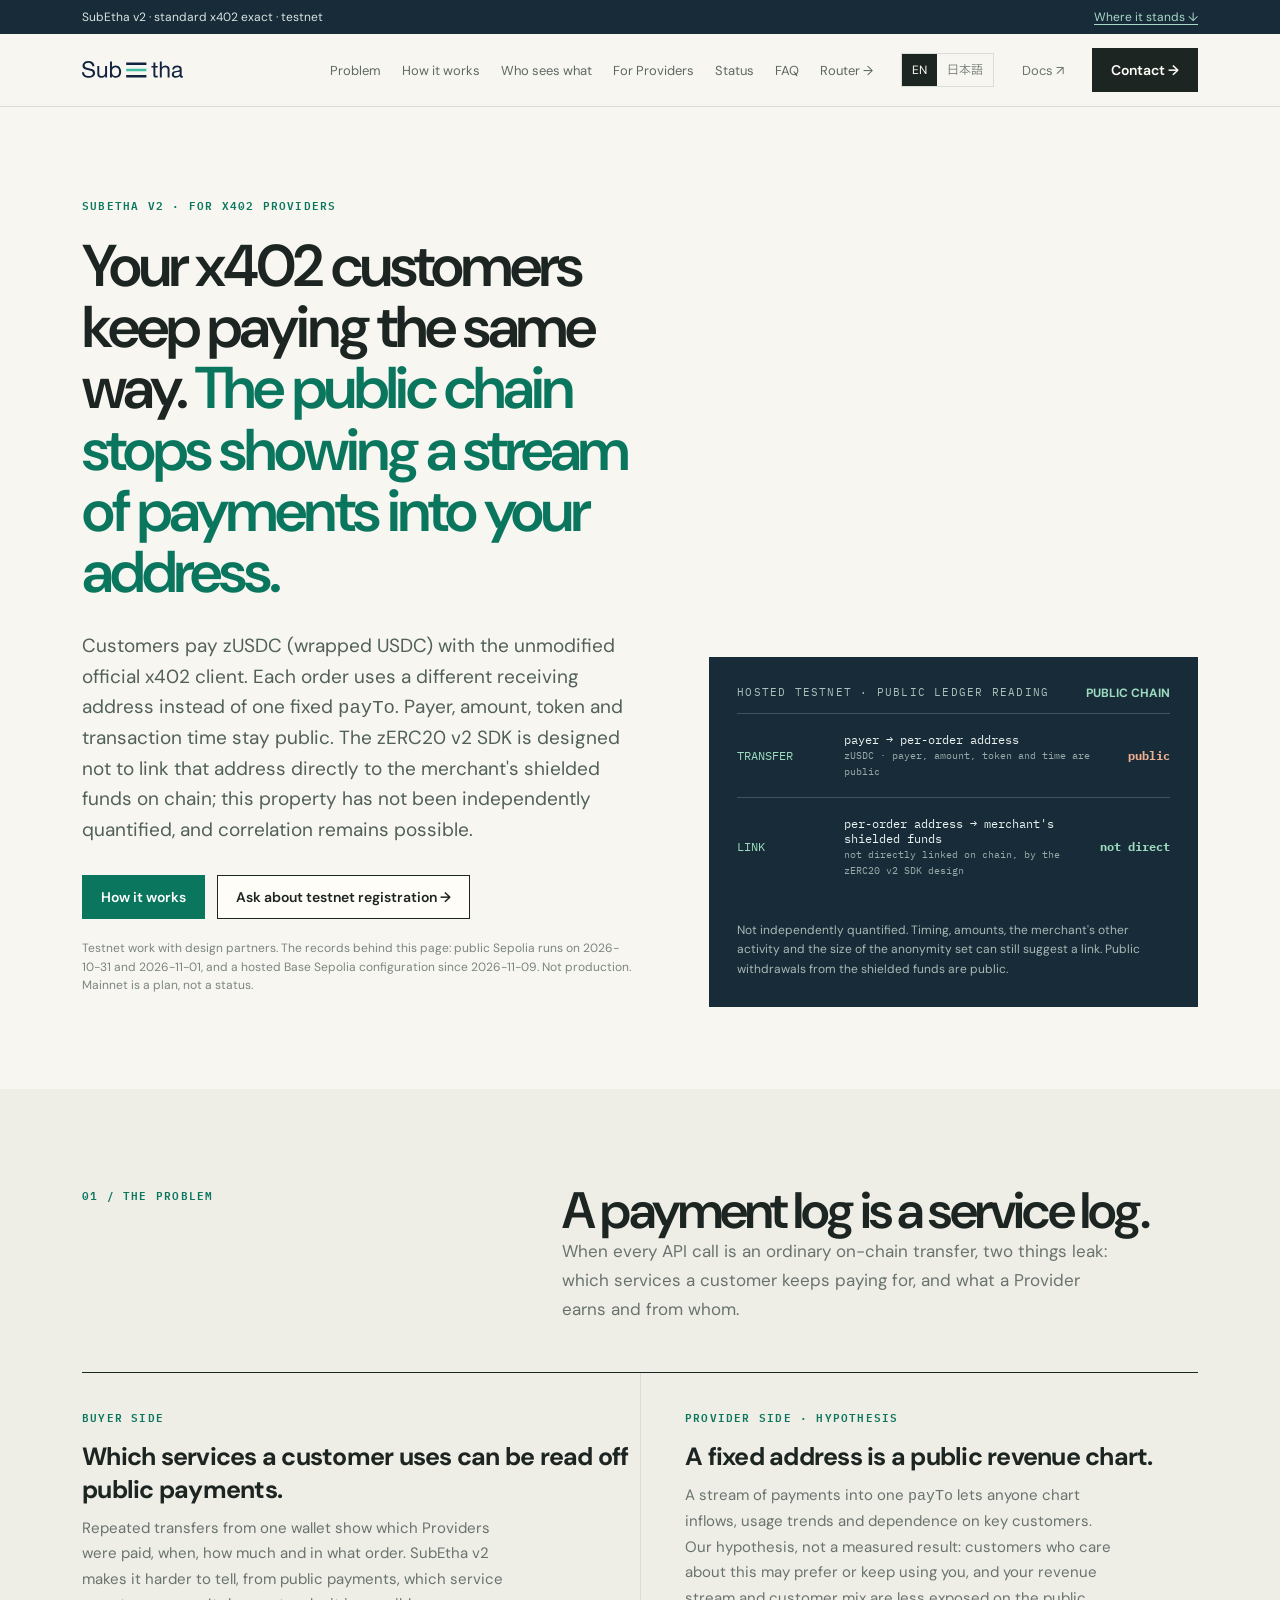
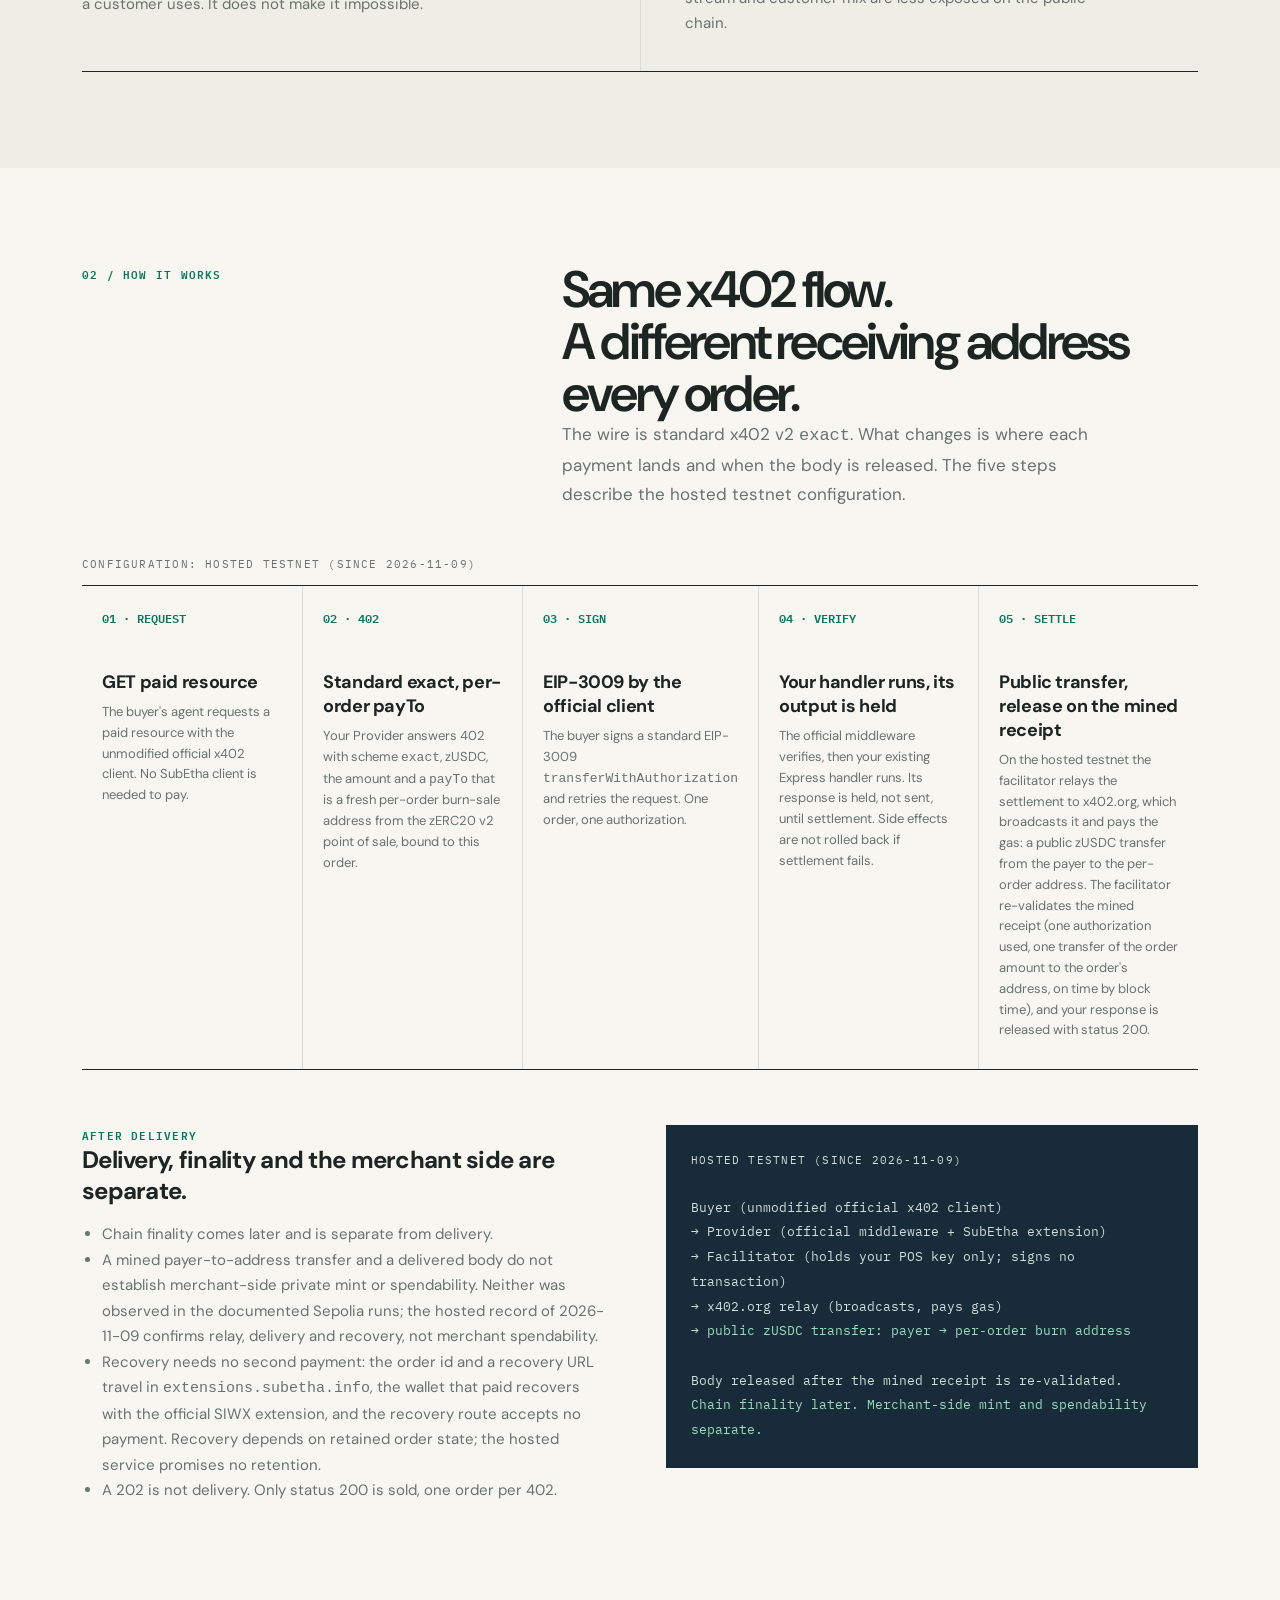
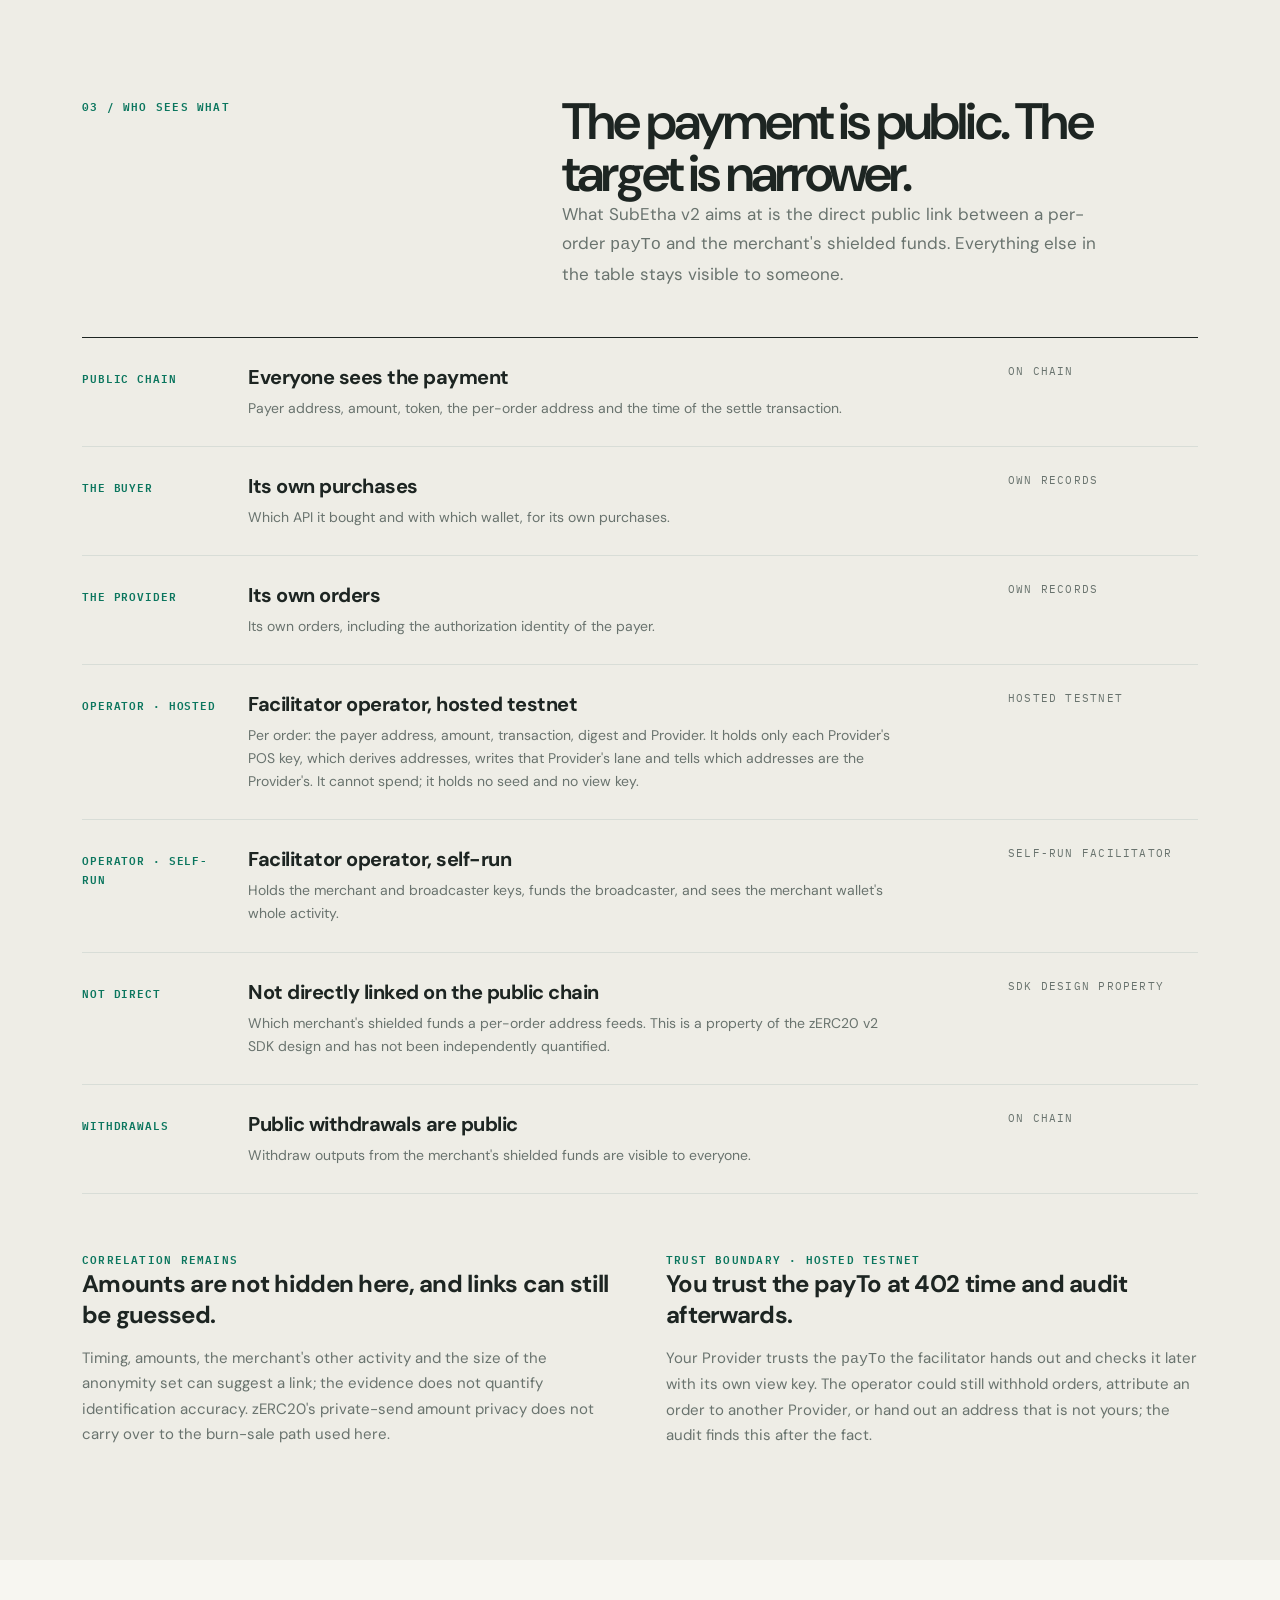
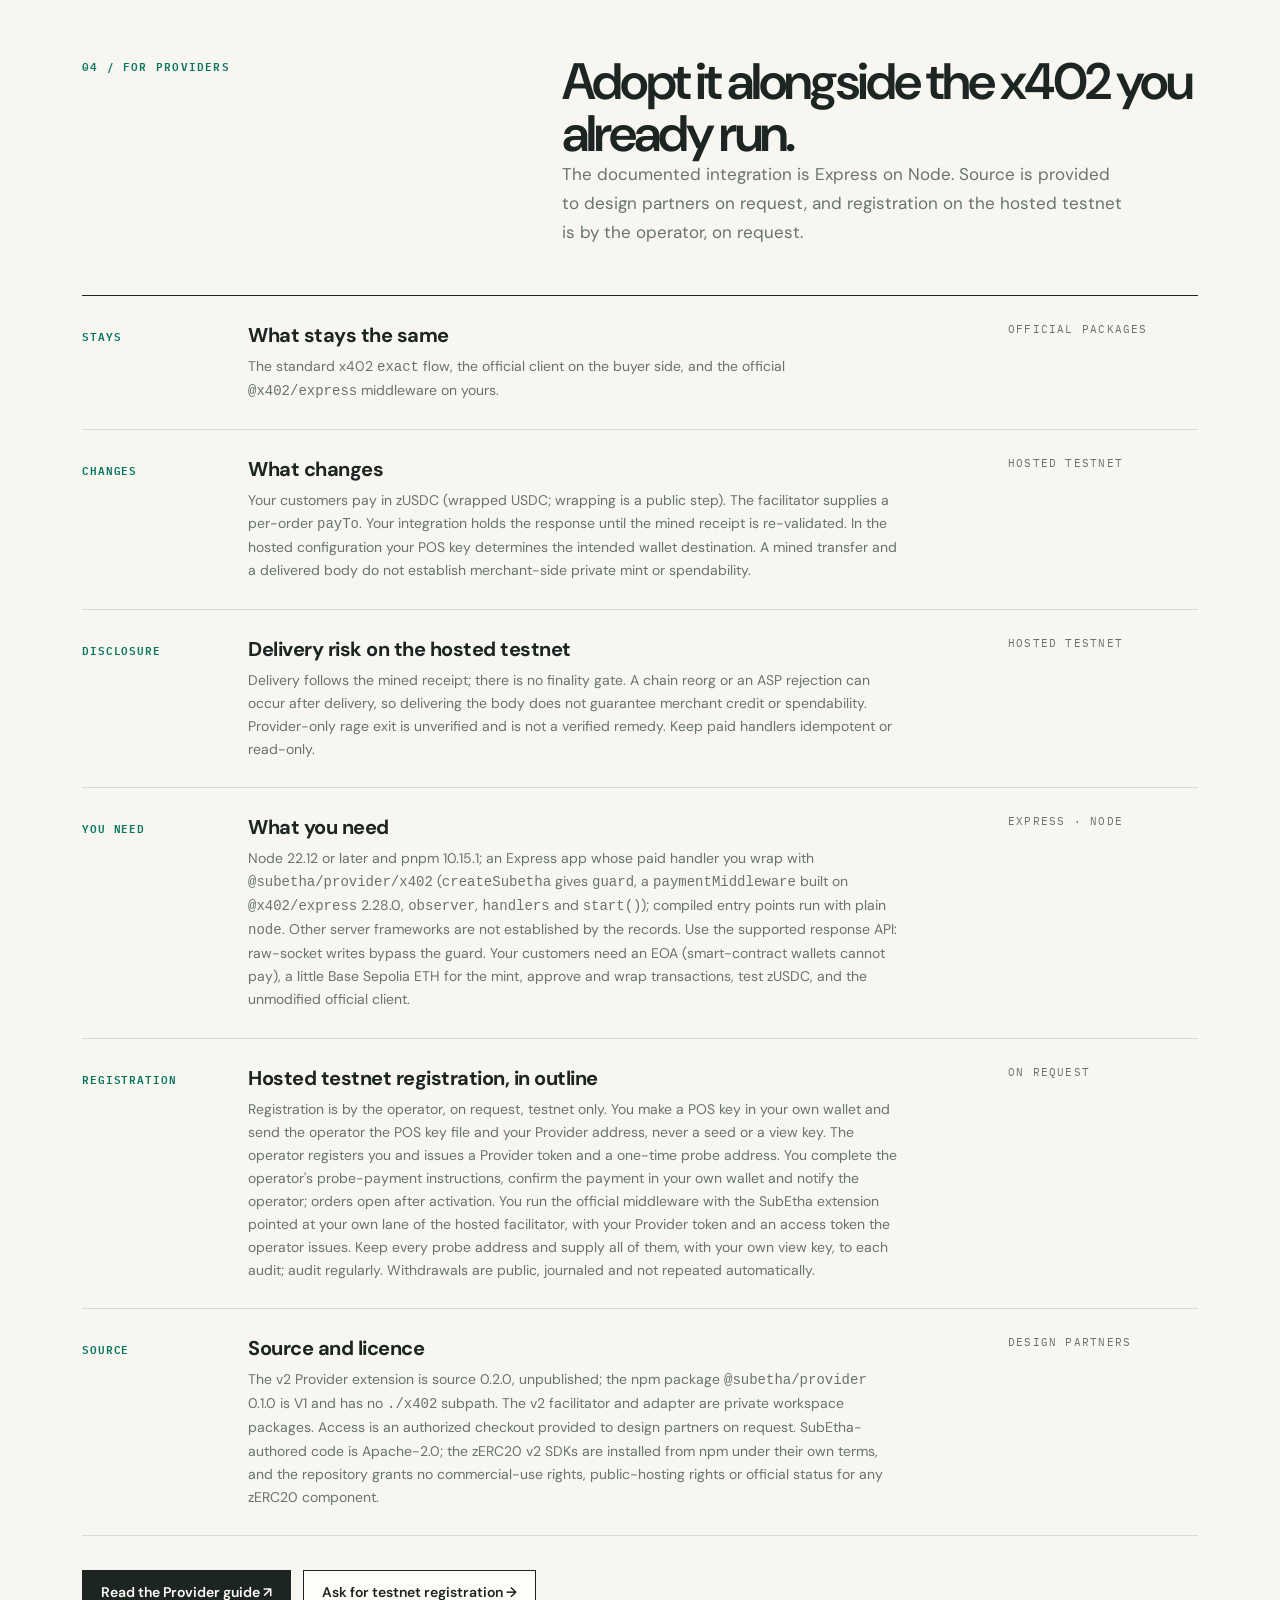
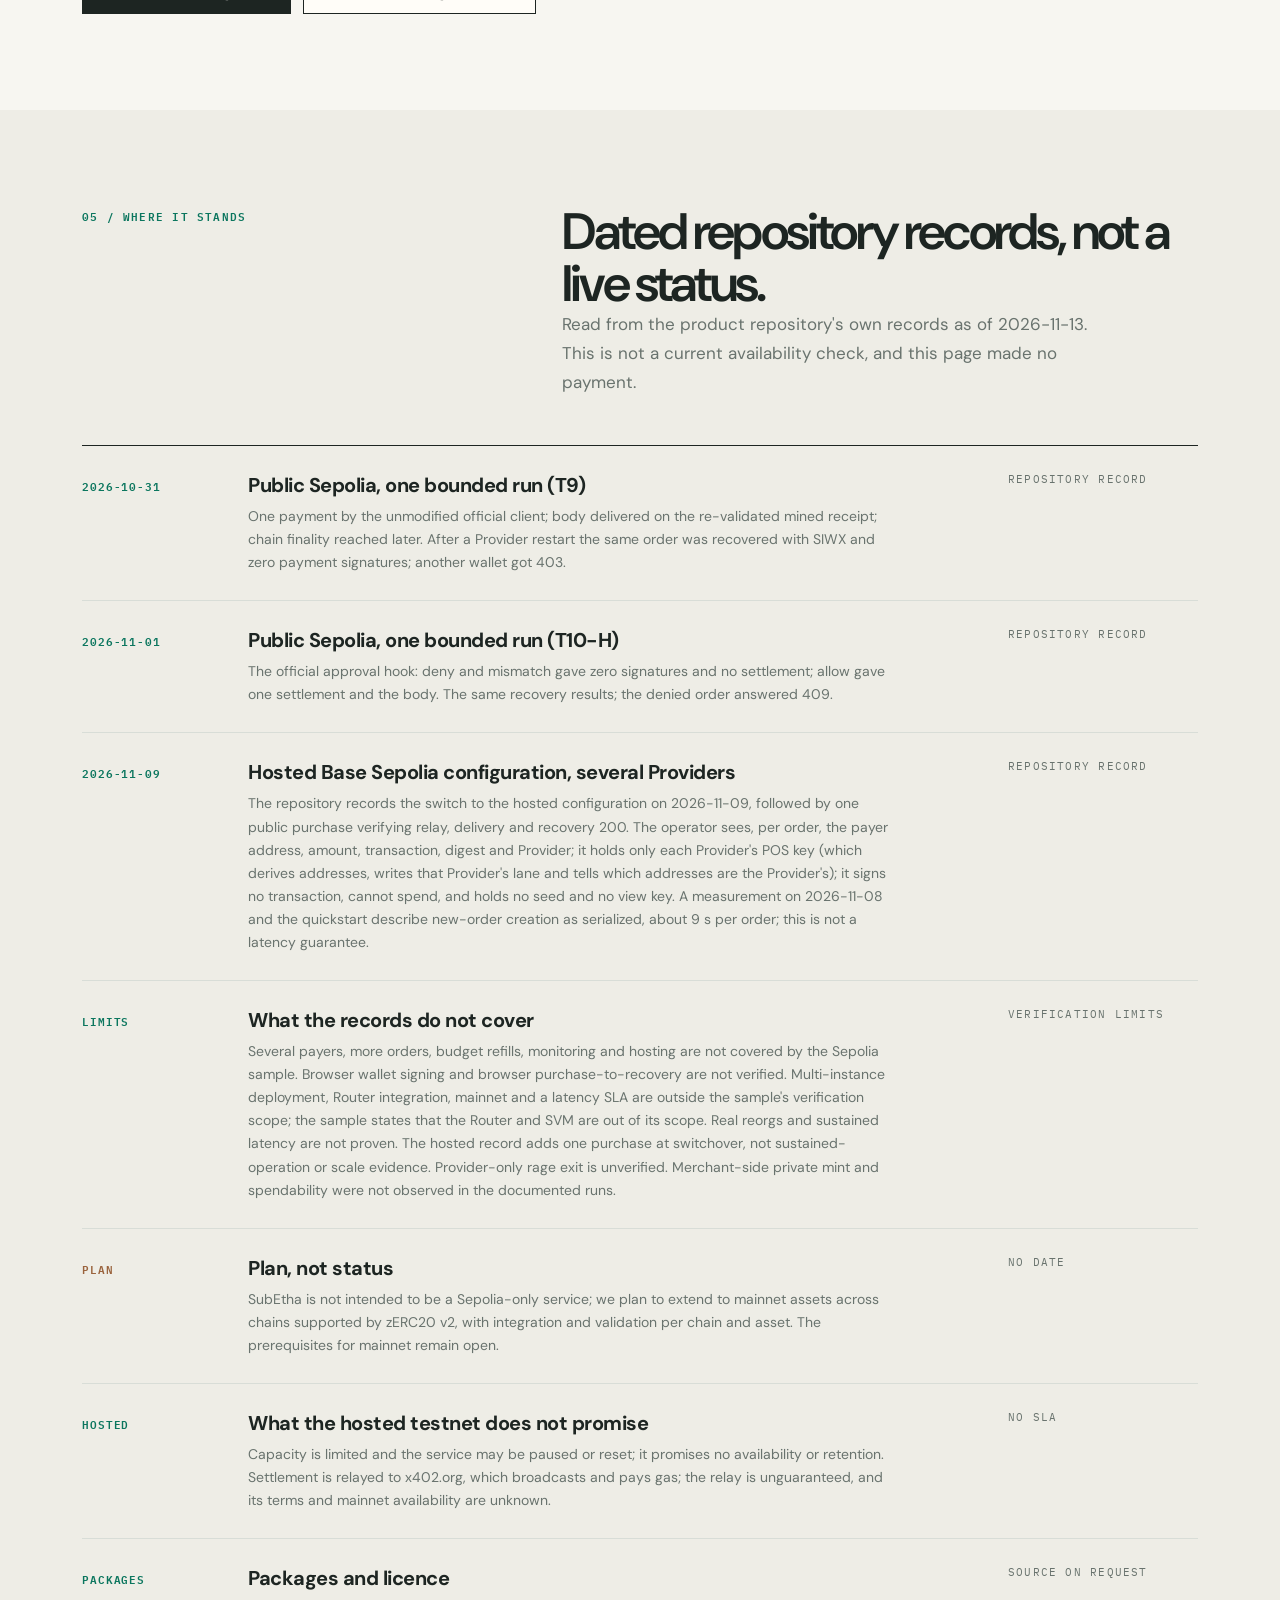
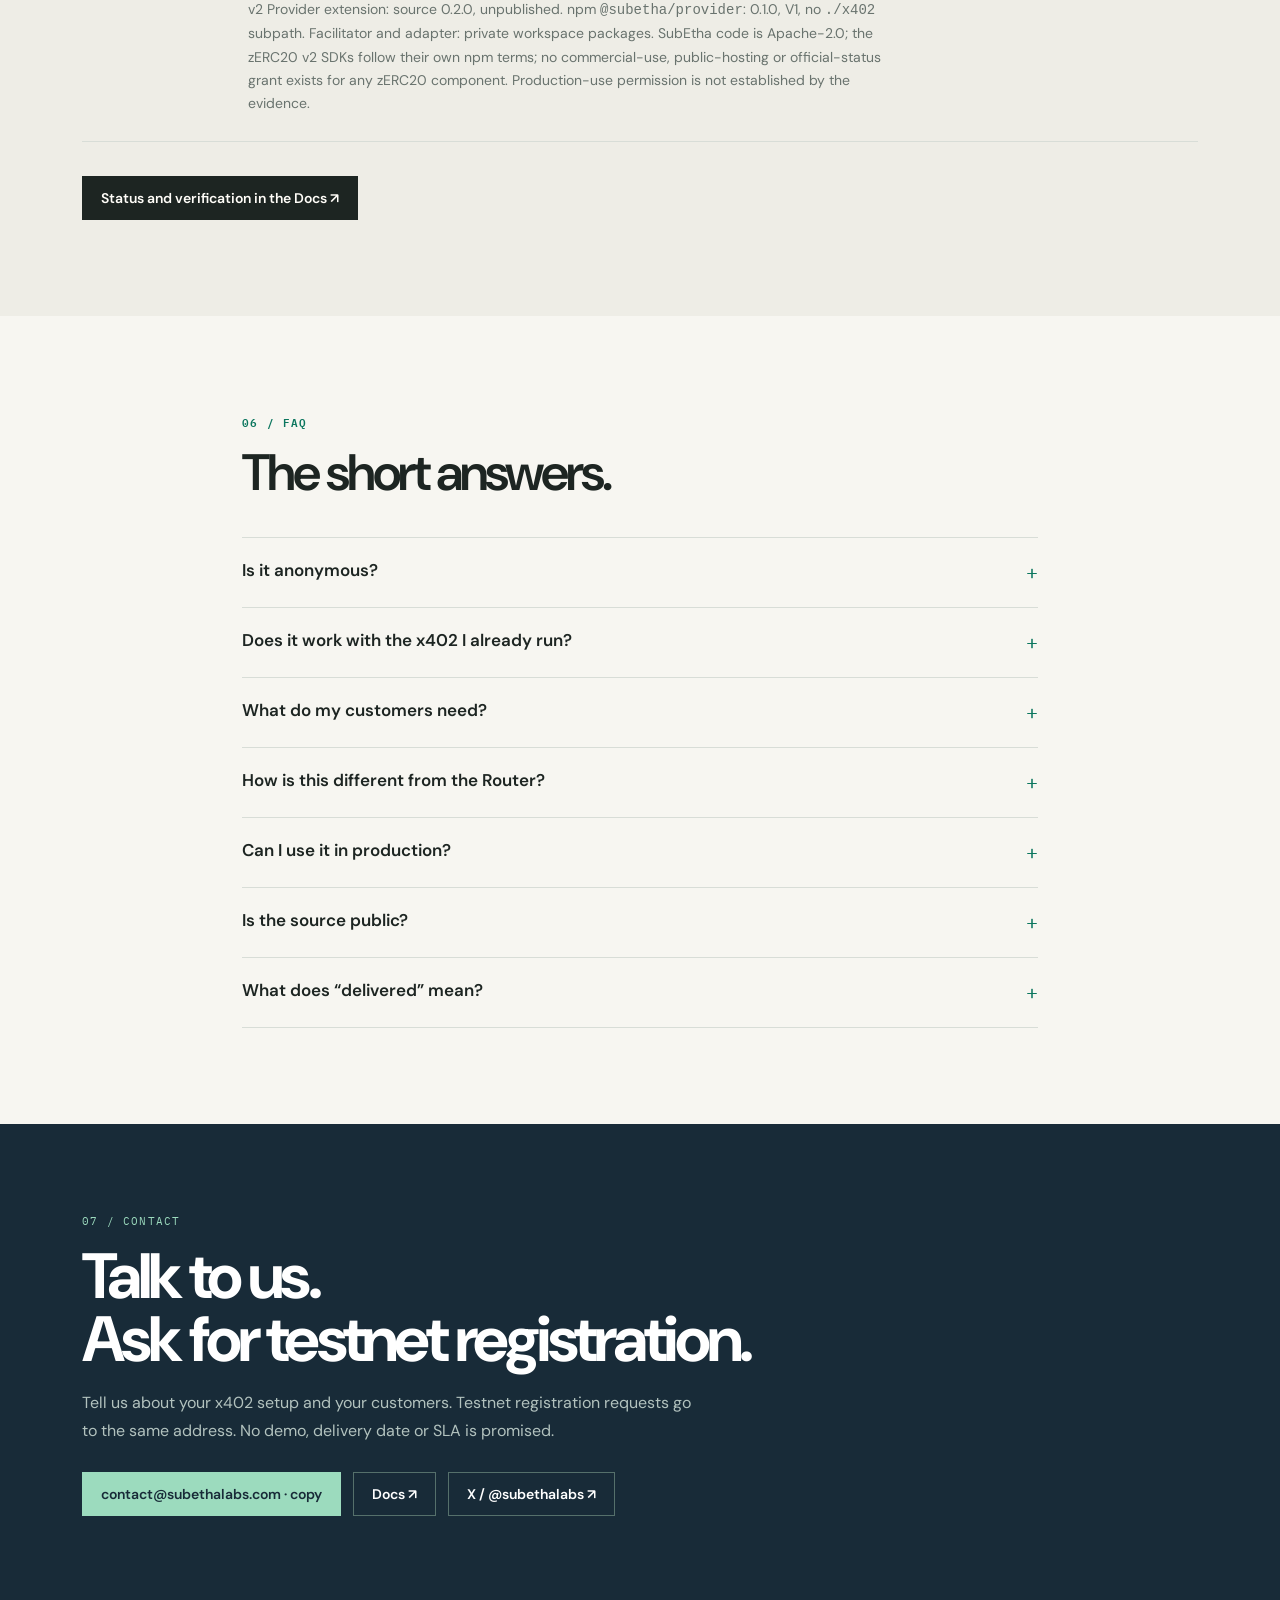
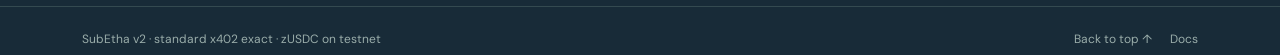
==== commit 084a6bb4: "lp: rewrite index.html for SubEtha v2 (EN/JA), add assertion-level claims guard and served-output ch" ====
--- a/index.html
+++ b/index.html
@@ -3,8 +3,12 @@
 <head>
 <meta charset="utf-8">
 <meta name="viewport" content="width=device-width, initial-scale=1">
-<title>SubEtha — The payment is public. The link is not.</title>
-<meta name="description" content="SubEtha is an x402-compatible private payment layer for AI agents, settled through zERC20 with role-scoped payment history and operational controls under active development.">
+<title>SubEtha v2 — Your x402 customers keep paying the same way. The public chain stops showing a stream of payments into your address.</title>
+<meta name="description" content="SubEtha v2 for x402 Providers: customers pay zUSDC (wrapped USDC) with the unmodified official x402 client, and each order uses a different receiving address instead of one fixed payTo. Payer, amount, token and transaction time stay public; by the zERC20 v2 SDK design the link to the merchant's shielded funds is not direct on chain; this has not been independently quantified, and correlation remains possible. Testnet work with design partners.">
+<meta property="og:title" content="SubEtha v2 — Your x402 customers keep paying the same way. The public chain stops showing a stream of payments into your address.">
+<meta property="og:description" content="SubEtha v2 for x402 Providers: customers pay zUSDC (wrapped USDC) with the unmodified official x402 client, and each order uses a different receiving address instead of one fixed payTo. Payer, amount, token and transaction time stay public; by the zERC20 v2 SDK design the link to the merchant's shielded funds is not direct on chain; this has not been independently quantified, and correlation remains possible. Testnet work with design partners.">
+<meta property="og:type" content="website">
+<meta property="og:url" content="https://subethalabs.com/">
 <link rel="icon" href="assets/brand/favicon.ico" sizes="any">
 <link rel="icon" type="image/png" sizes="16x16" href="assets/brand/subetha-glyph-favicon-16.png">
 <link rel="apple-touch-icon" sizes="180x180" href="assets/brand/apple-touch-icon.png">
@@ -12,29 +16,39 @@
 <link rel="preconnect" href="https://fonts.gstatic.com" crossorigin>
 <link href="https://fonts.googleapis.com/css2?family=DM+Sans:wght@400;500;600;700&family=IBM+Plex+Mono:wght@400;500;600&family=IBM+Plex+Sans+JP:wght@400;500;600;700&display=swap" rel="stylesheet">
 <style>
-:root{--paper:#f7f6f1;--paper-2:#eeede6;--ink:#1d2522;--muted:#69736e;--line:#d8ddd7;--green:#0b765e;--green-2:#dcece5;--navy:#182b38;--orange:#c9683d;--white:#fffdf8;--mono:'IBM Plex Mono',monospace;--sans:'DM Sans','IBM Plex Sans JP',sans-serif}*{box-sizing:border-box}html{scroll-behavior:smooth}body{margin:0;background:var(--paper);color:var(--ink);font-family:var(--sans);-webkit-font-smoothing:antialiased}a{color:inherit;text-decoration:none}button{font:inherit}img{max-width:100%;display:block}.wrap{max-width:1180px;margin:auto;padding-left:32px;padding-right:32px}.mono{font-family:var(--mono);font-size:11px;letter-spacing:.11em;text-transform:uppercase}.eyebrow{color:var(--green);font-weight:600}.muted{color:var(--muted)}.rule{border-top:1px solid var(--line)}.btn{display:inline-flex;align-items:center;justify-content:center;padding:12px 18px;border:1px solid var(--ink);font-weight:600;font-size:14px;transition:.2s ease}.btn:hover{transform:translateY(-2px)}.btn-dark{background:var(--ink);color:var(--white)}.btn-light{background:var(--white)}.btn-green{background:var(--green);border-color:var(--green);color:white}.focus:focus-visible,a:focus-visible,button:focus-visible{outline:2px solid var(--orange);outline-offset:4px}.topbar{background:var(--navy);color:#d9e4e2;font-size:12px}.topbar .wrap{min-height:34px;display:flex;align-items:center;justify-content:space-between;gap:16px}.topbar a{color:#a8d9c8;text-decoration:underline;text-underline-offset:3px}header{border-bottom:1px solid var(--line);background:rgba(247,246,241,.94);position:sticky;top:0;z-index:10}header .wrap{min-height:72px;display:flex;align-items:center;gap:28px}.brand{width:101px}.nav{display:flex;gap:21px;margin-left:auto;color:#5e6863;font-size:13px}.nav a:hover{color:var(--green)}.lang{display:flex;border:1px solid var(--line)}.lang button{border:0;background:transparent;padding:7px 10px;color:var(--muted);cursor:pointer;font-size:12px}.lang button[aria-pressed=true]{background:var(--ink);color:var(--white)}.hero{padding:88px 0 82px}.hero-grid{display:grid;grid-template-columns:1.06fr .94fr;gap:76px;align-items:end}.hero h1{font-size:clamp(46px,6.4vw,82px);line-height:.98;letter-spacing:-.065em;font-weight:600;margin:22px 0 28px;max-width:760px}.hero h1 em{color:var(--green);font-style:normal}.hero-lede{font-size:19px;line-height:1.6;max-width:610px;margin:0 0 30px;color:#52605a}.hero-actions{display:flex;gap:12px;flex-wrap:wrap}.hero-note{font-size:12px;line-height:1.55;color:#7b8580;margin-top:20px;max-width:570px}.ledger{background:var(--navy);color:#eaf2ef;padding:28px;min-height:350px;display:flex;flex-direction:column;justify-content:space-between}.ledger-head{display:flex;justify-content:space-between;color:#a9c0bb}.ledger-head strong{color:#9cdbbe;font-size:12px}.ledger-line{display:grid;grid-template-columns:92px 1fr auto;gap:15px;align-items:center;border-top:1px solid #40545b;padding:18px 0;font-family:var(--mono);font-size:12px}.ledger-line small{color:#98aaa7;line-height:1.5}.ledger-line .ok{color:#9cdbbe}.ledger-line .warn{color:#f0b08f}.ledger-foot{font-size:12px;line-height:1.6;color:#a9b9b5;padding-top:14px}.section{padding:96px 0}.section-head{display:grid;grid-template-columns:.8fr 1.2fr;gap:56px;margin-bottom:48px}.section h2{font-size:clamp(32px,4vw,53px);line-height:1.02;letter-spacing:-.055em;font-weight:600;margin:0;max-width:680px}.section-intro{font-size:17px;line-height:1.7;color:var(--muted);max-width:560px;margin:0}.band{background:var(--paper-2)}.manifesto{display:grid;grid-template-columns:1fr 1fr;gap:0;border-top:1px solid var(--ink);border-bottom:1px solid var(--ink)}.manifesto > div{padding:34px 0}.manifesto > div+div{border-left:1px solid var(--line);padding-left:44px}.manifesto h3{font-size:25px;letter-spacing:-.03em;margin:14px 0 10px}.manifesto p{font-size:15px;line-height:1.7;color:var(--muted);max-width:430px;margin:0}.flow{display:grid;grid-template-columns:repeat(5,1fr);border-top:1px solid var(--ink);border-bottom:1px solid var(--ink)}.flow article{padding:22px 20px 28px;min-height:205px}.flow article+article{border-left:1px solid var(--line)}.flow .num{font:600 12px var(--mono);color:var(--green)}.flow h3{font-size:18px;margin:42px 0 8px;letter-spacing:-.02em}.flow p{font-size:13px;line-height:1.6;color:var(--muted);margin:0}.accepted{color:var(--orange)}.split{display:grid;grid-template-columns:1fr 1fr;gap:52px;align-items:start;margin-top:55px}.split h3{font-size:24px;margin:0 0 16px;letter-spacing:-.03em}.split p,.split li{font-size:15px;line-height:1.7;color:var(--muted)}.split ul{padding-left:20px;margin:0}.codebox{background:var(--navy);color:#cfdfda;padding:25px;font:13px/1.9 var(--mono);overflow:auto}.codebox .accent{color:#9cdbbe}.timeline{border-top:1px solid var(--ink)}.timeline-row{display:grid;grid-template-columns:140px 1fr 190px;gap:26px;padding:26px 0;border-bottom:1px solid var(--line)}.timeline-row h3{font-size:20px;letter-spacing:-.025em;margin:0 0 7px}.timeline-row p{font-size:14px;line-height:1.65;color:var(--muted);margin:0;max-width:650px}.status{font:600 11px var(--mono);text-transform:uppercase;letter-spacing:.08em;color:var(--green);padding-top:4px}.status.roadmap{color:#9a633d}.history{display:grid;grid-template-columns:1.1fr .9fr;gap:60px;align-items:center}.history h2{font-size:clamp(32px,4vw,50px);line-height:1.02;letter-spacing:-.05em;margin:15px 0 18px}.history p{font-size:17px;line-height:1.7;color:var(--muted);max-width:560px}.receipt{border:1px solid var(--line);background:var(--white);padding:24px}.receipt-top{display:flex;justify-content:space-between;align-items:center;border-bottom:1px solid var(--line);padding-bottom:16px;margin-bottom:16px}.receipt table{width:100%;border-collapse:collapse;font:12px var(--mono)}.receipt td{padding:10px 0;border-bottom:1px solid #e7e9e3}.receipt td:last-child{text-align:right;color:var(--green)}.receipt-note{font-size:12px;line-height:1.6;color:var(--muted);margin:18px 0 0}.use-grid{display:grid;grid-template-columns:repeat(3,1fr);gap:1px;background:var(--line);border:1px solid var(--line)}.use-grid article{background:var(--paper);padding:26px;min-height:210px}.use-grid article:last-child{background:var(--navy);color:white}.use-grid h3{font-size:20px;margin:28px 0 10px;letter-spacing:-.03em}.use-grid p{font-size:14px;line-height:1.65;color:var(--muted);margin:0}.use-grid article:last-child p{color:#b3c4c0}.demo{display:grid;grid-template-columns:.8fr 1.2fr;gap:60px;align-items:center}.demo h2{font-size:clamp(34px,4vw,55px);line-height:1.02;letter-spacing:-.055em;margin:16px 0}.demo p{color:var(--muted);line-height:1.7;font-size:16px}.demo img{border:1px solid var(--line);box-shadow:18px 18px 0 #dfe4dc}.faq{max-width:860px}.faq details{border-top:1px solid var(--line);padding:21px 0}.faq details:last-child{border-bottom:1px solid var(--line)}.faq summary{cursor:pointer;display:flex;justify-content:space-between;gap:18px;font-size:17px;font-weight:600}.faq summary span{color:var(--green);font:20px var(--mono)}.faq p{color:var(--muted);font-size:15px;line-height:1.75;max-width:720px}.contact{background:var(--navy);color:white;padding:90px 0}.contact h2{font-size:clamp(38px,5vw,68px);line-height:.98;letter-spacing:-.06em;max-width:720px;margin:18px 0}.contact p{color:#b2c2be;max-width:620px;line-height:1.7}.contact .mono{color:#9cdbbe}.contact-actions{display:flex;gap:12px;flex-wrap:wrap;margin-top:28px}.contact .btn-dark{background:#9cdbbe;border-color:#9cdbbe;color:var(--navy)}.contact .btn-light{background:transparent;border-color:#55706b;color:white}footer{background:var(--navy);border-top:1px solid #344a50;color:#9aadaa;padding:24px 0;font-size:12px}footer .wrap{display:flex;justify-content:space-between;gap:20px;flex-wrap:wrap}.footer-links{display:flex;gap:18px}#ja{display:none}html.motion-ready [data-reveal]{opacity:0;transform:translateY(18px);transition:opacity .65s ease,transform .65s ease}html.motion-ready [data-reveal].visible{opacity:1;transform:none}@media(max-width:900px){header .wrap>*{flex-shrink:0;white-space:nowrap}header .lang button{flex-shrink:0;white-space:nowrap}.nav{display:none}.hero-grid,.section-head,.history,.demo{grid-template-columns:1fr;gap:35px}.hero{padding-top:60px}.flow{grid-template-columns:1fr 1fr}.flow article:nth-child(3){border-left:0;border-top:1px solid var(--line)}.flow article:nth-child(n+4){border-top:1px solid var(--line)}.timeline-row{grid-template-columns:100px 1fr}.timeline-row .status{grid-column:2}.use-grid{grid-template-columns:1fr 1fr}.manifesto{grid-template-columns:1fr}.manifesto>div+div{border-left:0;border-top:1px solid var(--line);padding-left:0}}@media(max-width:560px){.wrap{padding-left:20px;padding-right:20px}header .wrap{gap:8px;flex-wrap:wrap;padding-top:10px;padding-bottom:10px}header .lang button{padding:7px 8px}header .btn{padding:10px 12px}.topbar .wrap{font-size:10px}.hero h1{font-size:48px}.flow,.use-grid{grid-template-columns:1fr}.flow article+article{border-left:0;border-top:1px solid var(--line)}.section{padding:68px 0}.timeline-row{grid-template-columns:1fr;gap:8px}.timeline-row .status{grid-column:auto}.ledger{padding:20px}.ledger-line{grid-template-columns:72px 1fr;gap:9px}.ledger-line strong{grid-column:2}.hero-actions .btn{width:100%}}
+:root{--paper:#f7f6f1;--paper-2:#eeede6;--ink:#1d2522;--muted:#69736e;--line:#d8ddd7;--green:#0b765e;--green-2:#dcece5;--navy:#182b38;--orange:#c9683d;--white:#fffdf8;--mono:'IBM Plex Mono',monospace;--sans:'DM Sans','IBM Plex Sans JP',sans-serif}*{box-sizing:border-box}html{scroll-behavior:smooth}body{margin:0;background:var(--paper);color:var(--ink);font-family:var(--sans);-webkit-font-smoothing:antialiased}a{color:inherit;text-decoration:none}button{font:inherit}img{max-width:100%;display:block}.wrap{max-width:1180px;margin:auto;padding-left:32px;padding-right:32px}.mono{font-family:var(--mono);font-size:11px;letter-spacing:.11em;text-transform:uppercase}.eyebrow{color:var(--green);font-weight:600}.muted{color:var(--muted)}.rule{border-top:1px solid var(--line)}.btn{display:inline-flex;align-items:center;justify-content:center;padding:12px 18px;border:1px solid var(--ink);font-weight:600;font-size:14px;transition:.2s ease}.btn:hover{transform:translateY(-2px)}.btn-dark{background:var(--ink);color:var(--white)}.btn-light{background:var(--white)}.btn-green{background:var(--green);border-color:var(--green);color:white}.focus:focus-visible,a:focus-visible,button:focus-visible{outline:2px solid var(--orange);outline-offset:4px}.topbar{background:var(--navy);color:#d9e4e2;font-size:12px}.topbar .wrap{min-height:34px;display:flex;align-items:center;justify-content:space-between;gap:16px}.topbar a{color:#a8d9c8;text-decoration:underline;text-underline-offset:3px}header{border-bottom:1px solid var(--line);background:rgba(247,246,241,.94);position:sticky;top:0;z-index:10}header .wrap{min-height:72px;display:flex;align-items:center;gap:28px}.brand{width:101px}.nav{display:flex;gap:21px;margin-left:auto;color:#5e6863;font-size:13px}.nav a:hover{color:var(--green)}.lang{display:flex;border:1px solid var(--line)}.lang button{border:0;background:transparent;padding:7px 10px;color:var(--muted);cursor:pointer;font-size:12px}.lang button[aria-pressed=true]{background:var(--ink);color:var(--white)}.hero{padding:88px 0 82px}.hero-grid{display:grid;grid-template-columns:1.06fr .94fr;gap:76px;align-items:end}.hero h1{font-size:clamp(42px,4.6vw,60px);line-height:1.04;letter-spacing:-.05em;font-weight:600;margin:22px 0 28px;max-width:760px}.hero h1 em{color:var(--green);font-style:normal}.hero-lede{font-size:19px;line-height:1.6;max-width:610px;margin:0 0 30px;color:#52605a}.hero-actions{display:flex;gap:12px;flex-wrap:wrap}.hero-note{font-size:12px;line-height:1.55;color:#7b8580;margin-top:20px;max-width:570px}.ledger{background:var(--navy);color:#eaf2ef;padding:28px;min-height:350px;display:flex;flex-direction:column;justify-content:space-between}.ledger-head{display:flex;justify-content:space-between;color:#a9c0bb}.ledger-head strong{color:#9cdbbe;font-size:12px}.ledger-line{display:grid;grid-template-columns:92px 1fr auto;gap:15px;align-items:center;border-top:1px solid #40545b;padding:18px 0;font-family:var(--mono);font-size:12px}.ledger-line small{color:#98aaa7;line-height:1.5}.ledger-line .ok{color:#9cdbbe}.ledger-line .warn{color:#f0b08f}.ledger-foot{font-size:12px;line-height:1.6;color:#a9b9b5;padding-top:14px}.section{padding:96px 0}.section-head{display:grid;grid-template-columns:.8fr 1.2fr;gap:56px;margin-bottom:48px}.section h2{font-size:clamp(32px,4vw,53px);line-height:1.02;letter-spacing:-.055em;font-weight:600;margin:0;max-width:680px}.section-intro{font-size:17px;line-height:1.7;color:var(--muted);max-width:560px;margin:0}.band{background:var(--paper-2)}.manifesto{display:grid;grid-template-columns:1fr 1fr;gap:0;border-top:1px solid var(--ink);border-bottom:1px solid var(--ink)}.manifesto > div{padding:34px 0}.manifesto > div+div{border-left:1px solid var(--line);padding-left:44px}.manifesto h3{font-size:25px;letter-spacing:-.03em;margin:14px 0 10px}.manifesto p{font-size:15px;line-height:1.7;color:var(--muted);max-width:430px;margin:0}.flow{display:grid;grid-template-columns:repeat(5,1fr);border-top:1px solid var(--ink);border-bottom:1px solid var(--ink)}.flow article{padding:22px 20px 28px;min-height:205px}.flow article+article{border-left:1px solid var(--line)}.flow .num{font:600 12px var(--mono);color:var(--green)}.flow h3{font-size:18px;margin:42px 0 8px;letter-spacing:-.02em}.flow p{font-size:13px;line-height:1.6;color:var(--muted);margin:0}.split{display:grid;grid-template-columns:1fr 1fr;gap:52px;align-items:start;margin-top:55px}.split h3{font-size:24px;margin:0 0 16px;letter-spacing:-.03em}.split p,.split li{font-size:15px;line-height:1.7;color:var(--muted)}.split ul{padding-left:20px;margin:0}.codebox{background:var(--navy);color:#cfdfda;padding:25px;font:13px/1.9 var(--mono);overflow:auto}.codebox .accent{color:#9cdbbe}.timeline{border-top:1px solid var(--ink)}.timeline-row{display:grid;grid-template-columns:140px 1fr 190px;gap:26px;padding:26px 0;border-bottom:1px solid var(--line)}.timeline-row h3{font-size:20px;letter-spacing:-.025em;margin:0 0 7px}.timeline-row p{font-size:14px;line-height:1.65;color:var(--muted);margin:0;max-width:650px}.status{font:600 11px var(--mono);text-transform:uppercase;letter-spacing:.08em;color:var(--green);padding-top:4px}.status.roadmap{color:#9a633d}.history{display:grid;grid-template-columns:1.1fr .9fr;gap:60px;align-items:center}.history h2{font-size:clamp(32px,4vw,50px);line-height:1.02;letter-spacing:-.05em;margin:15px 0 18px}.history p{font-size:17px;line-height:1.7;color:var(--muted);max-width:560px}.receipt{border:1px solid var(--line);background:var(--white);padding:24px}.receipt-top{display:flex;justify-content:space-between;align-items:center;border-bottom:1px solid var(--line);padding-bottom:16px;margin-bottom:16px}.receipt table{width:100%;border-collapse:collapse;font:12px var(--mono)}.receipt td{padding:10px 0;border-bottom:1px solid #e7e9e3}.receipt td:last-child{text-align:right;color:var(--green)}.receipt-note{font-size:12px;line-height:1.6;color:var(--muted);margin:18px 0 0}.use-grid{display:grid;grid-template-columns:repeat(3,1fr);gap:1px;background:var(--line);border:1px solid var(--line)}.use-grid article{background:var(--paper);padding:26px;min-height:210px}.use-grid article:last-child{background:var(--navy);color:white}.use-grid h3{font-size:20px;margin:28px 0 10px;letter-spacing:-.03em}.use-grid p{font-size:14px;line-height:1.65;color:var(--muted);margin:0}.use-grid article:last-child p{color:#b3c4c0}.demo{display:grid;grid-template-columns:.8fr 1.2fr;gap:60px;align-items:center}.demo h2{font-size:clamp(34px,4vw,55px);line-height:1.02;letter-spacing:-.055em;margin:16px 0}.demo p{color:var(--muted);line-height:1.7;font-size:16px}.demo img{border:1px solid var(--line);box-shadow:18px 18px 0 #dfe4dc}.faq{max-width:860px}.faq details{border-top:1px solid var(--line);padding:21px 0}.faq details:last-child{border-bottom:1px solid var(--line)}.faq summary{cursor:pointer;display:flex;justify-content:space-between;gap:18px;font-size:17px;font-weight:600}.faq summary span{color:var(--green);font:20px var(--mono)}.faq p{color:var(--muted);font-size:15px;line-height:1.75;max-width:720px}.contact{background:var(--navy);color:white;padding:90px 0}.contact h2{font-size:clamp(38px,5vw,68px);line-height:.98;letter-spacing:-.06em;max-width:720px;margin:18px 0}.contact p{color:#b2c2be;max-width:620px;line-height:1.7}.contact .mono{color:#9cdbbe}.contact-actions{display:flex;gap:12px;flex-wrap:wrap;margin-top:28px}.contact .btn-dark{background:#9cdbbe;border-color:#9cdbbe;color:var(--navy)}.contact .btn-light{background:transparent;border-color:#55706b;color:white}footer{background:var(--navy);border-top:1px solid #344a50;color:#9aadaa;padding:24px 0;font-size:12px}footer .wrap{display:flex;justify-content:space-between;gap:20px;flex-wrap:wrap}.footer-links{display:flex;gap:18px}#ja{display:none}html.motion-ready [data-reveal]{opacity:0;transform:translateY(18px);transition:opacity .65s ease,transform .65s ease}html.motion-ready [data-reveal].visible{opacity:1;transform:none}@media(max-width:900px){header .wrap>*{flex-shrink:0;white-space:nowrap}header .lang button{flex-shrink:0;white-space:nowrap}.nav{display:none}.hero-grid,.section-head,.history,.demo{grid-template-columns:1fr;gap:35px}.hero{padding-top:60px}.flow{grid-template-columns:1fr 1fr}.flow article:nth-child(3){border-left:0;border-top:1px solid var(--line)}.flow article:nth-child(n+4){border-top:1px solid var(--line)}.timeline-row{grid-template-columns:100px 1fr}.timeline-row .status{grid-column:2}.use-grid{grid-template-columns:1fr 1fr}.manifesto{grid-template-columns:1fr}.manifesto>div+div{border-left:0;border-top:1px solid var(--line);padding-left:0}}@media(max-width:560px){.wrap{padding-left:20px;padding-right:20px}header .wrap{gap:8px;flex-wrap:wrap;padding-top:10px;padding-bottom:10px}header .lang button{padding:7px 8px}header .btn{padding:10px 12px}.topbar .wrap{font-size:10px}.hero h1{font-size:48px}.flow,.use-grid{grid-template-columns:1fr}.flow article+article{border-left:0;border-top:1px solid var(--line)}.section{padding:68px 0}.timeline-row{grid-template-columns:1fr;gap:8px}.timeline-row .status{grid-column:auto}.ledger{padding:20px}.ledger-line{grid-template-columns:72px 1fr;gap:9px}.ledger-line strong{grid-column:2}.hero-actions .btn{width:100%}}
 @media(prefers-reduced-motion:reduce){html{scroll-behavior:auto}html.motion-ready [data-reveal]{opacity:1;transform:none;transition:none}.btn{transition:none}}
 </style>
+<link rel="stylesheet" href="assets/mobile.css">
+<script src="assets/mobile-nav.js" defer></script>
 </head>
 <body>
-<div class="topbar"><div class="wrap"><span>Private x402 payments · local reference implementation</span><a href="#status">Read the current scope ↓</a></div></div>
+<div class="topbar"><div class="wrap"><span>SubEtha v2 · standard x402 exact · testnet</span><a href="#status">Where it stands ↓</a></div></div>
 <div id="en">
-<header><div class="wrap"><a href="#top" aria-label="SubEtha home"><img class="brand" src="assets/brand/subetha-wordmark-color.svg" alt="SubEtha"></a><nav class="nav"><a href="#problem">Problem</a><a href="#protocol">Protocol</a><a href="#history">History</a><a href="#status">Scope</a><a href="#faq">FAQ</a><a href="router/">Router →</a></nav><div class="lang"><button data-lang="en" aria-pressed="true">EN</button><button data-lang="ja" aria-pressed="false">日本語</button></div><a href="https://docs.subethalabs.com/" target="_blank" rel="noopener" style="font-size:13px;color:var(--muted)">Docs ↗</a><a class="btn btn-dark" href="#contact">Contact →</a></div></header>
+<header><div class="wrap"><a href="#top" aria-label="SubEtha home"><img class="brand" src="assets/brand/subetha-wordmark-color.svg" alt="SubEtha"></a><nav class="nav"><a href="#problem">Problem</a><a href="#how-it-works">How it works</a><a href="#visibility">Who sees what</a><a href="#providers">For Providers</a><a href="#status">Status</a><a href="#faq">FAQ</a><a href="/router/">Router →</a></nav><div class="lang" role="group" aria-label="Language / 言語"><button type="button" data-lang="en" aria-label="English" aria-pressed="true">EN</button><button type="button" data-lang="ja" aria-pressed="false" aria-label="日本語"><span class="lang-full">日本語</span><span class="lang-short" aria-hidden="true">JA</span></button></div><a href="https://docs.subethalabs.com/v2/" target="_blank" rel="noopener" style="font-size:13px;color:var(--muted)">Docs ↗</a><a class="btn btn-dark" href="#contact">Contact →</a><details class="mobile-menu"><summary>Menu</summary><nav aria-label="Mobile navigation"><a href="#problem">Problem</a><a href="#how-it-works">How it works</a><a href="#visibility">Who sees what</a><a href="#providers">For Providers</a><a href="#status">Status</a><a href="#faq">FAQ</a><a href="/router/">Router →</a><a href="https://docs.subethalabs.com/v2/" target="_blank" rel="noopener">Docs ↗</a><a class="btn btn-dark" href="#contact">Contact →</a></nav></details></div></header>
 <main id="top">
-<section class="hero"><div class="wrap hero-grid"><div data-reveal><div class="mono eyebrow">Agent Payment Intelligence Firewall</div><h1>AI agents pay APIs.<br><em>The payment is public.<br>The link is not.</em></h1><p class="hero-lede">SubEtha keeps the HTTP 402 flow and changes the settlement boundary: a fresh burn address in the challenge, a proof-gated mint behind it, and no payer → provider transfer written on-chain.</p><div class="hero-actions"><a class="btn btn-green" href="#protocol">See the protocol</a><a class="btn btn-light" href="#contact">Work with us early →</a></div><p class="hero-note">Built on the official zERC20 toolchain. The current repository is a local, non-production reference implementation — unaudited, with production profile acceptance intentionally gated.</p></div><div class="ledger" data-reveal><div class="ledger-head"><span class="mono">One payment / two surfaces</span><strong>PUBLIC LEDGER</strong></div><div><div class="ledger-line"><span class="ok">BURN</span><span>payer → 0xd2d2…7ed9<br><small>fresh one-time address</small></span><strong class="warn">−1234</strong></div><div class="ledger-line"><span class="ok">MINT</span><span>→ treasury<br><small>proof-gated settlement</small></span><strong class="ok">+1234</strong></div></div><div class="ledger-foot">The chain sees both ends. The direct correspondence between them stays out of the public record. Timing and amount correlations remain possible.</div></div></div></section>
-<section id="problem" class="band section"><div class="wrap"><div class="section-head"><div class="mono eyebrow">01 / The problem</div><div><h2>A payment log is a strategy log.</h2><p class="section-intro">Machine payments make the leak worse. Every request can reveal what an agent depends on — while a fixed provider address exposes revenue, usage, and customer concentration.</p></div></div><div class="manifesto"><div><div class="mono eyebrow">Payer side</div><h3>What the agent is doing can be inferred.</h3><p>API choice, timing, order, and spend become a public trace of workflows, research themes, external dependencies, and cost structure.</p></div><div><div class="mono eyebrow">Provider side</div><h3>The provider's revenue is public.</h3><p>A standard <code>payTo</code> address lets observers chart inflows and estimate growth, usage trends, and dependence on key customers.</p></div></div></div></section>
-<section id="protocol" class="section"><div class="wrap"><div class="section-head"><div class="mono eyebrow">02 / The protocol</div><div><h2>Same 402 flow.<br>Different settlement boundary.</h2><p class="section-intro">SubEtha is not a mixer and does not hide the fact that tokens were spent or minted. It changes what the public chain can connect.</p></div></div><div class="flow"><article data-reveal><div class="num">01 · REQUEST</div><h3>Call the API</h3><p>The agent requests a paid resource without a human checkout or API key.</p></article><article data-reveal><div class="num">02 · CHALLENGE</div><h3>402 + burn address</h3><p>The provider returns price and a fresh <code>payTo</code>; the treasury is never handed to the payer.</p></article><article data-reveal><div class="num">03 · AUTHORIZE</div><h3>Sign or transfer</h3><p>Permit mode lets the payer sign while the facilitator relays the burn. A self-transfer fallback remains available.</p></article><article data-reveal><div class="num accepted">04 · ACCEPTED</div><h3>Serve the resource</h3><p>Once the burn confirms, the payment is accepted and the API result can be served.</p></article><article data-reveal><div class="num">05 · FINALIZED</div><h3>Mint later</h3><p>A proof-gated mint reaches the treasury without revealing which burn it redeems.</p></article></div><div class="split"><div><div class="mono eyebrow">The boundary</div><h3>Publicly private.<br>Institutionally auditable — by design.</h3><ul><li>Public observers see a burn and a mint, not a direct payer → provider transfer.</li><li>The provider and payer retain their own records for reconciliation today.</li><li>Standardized customer-held view keys and time-bound auditor disclosure are roadmap work, not shipped controls.</li></ul></div><div class="codebox"><div class="mono">Provider-side derivation</div><br>burnAddress = truncate160(<br>  Poseidon(<span class="accent">"burn"</span>, recipientFr, <span class="accent">secret</span>)<br>)<br>recipientFr = SHA256(chainId ‖ recipient ‖ tweak)<br><br><span class="accent">secret never appears on-chain.</span></div></div></div></section>
-<section id="history" class="band section"><div class="wrap history"><div data-reveal><div class="mono eyebrow">03 / The operational layer</div><h2>Privacy is not enough. Operators need a record they can use.</h2><p>The current implementation adds a participant-scoped payment history package: payer, provider, and facilitator views are separated, lifecycle state is explicit, and access is bound to verified server-side identity rather than caller-supplied headers.</p><a class="btn btn-dark" href="https://docs.subethalabs.com/reference/payment-history/" target="_blank" rel="noopener">Read the payment history docs ↗</a></div><div class="receipt" data-reveal><div class="receipt-top"><span class="mono">PAYMENT RECORD</span><span class="status">VERIFIED VIEW</span></div><table><tr><td>accepted</td><td>evidence received</td></tr><tr><td>finalized</td><td>mint proof verified</td></tr><tr><td>participant</td><td>role-scoped</td></tr><tr><td>reorg</td><td>stale / revoked</td></tr></table><p class="receipt-note">Unknown remains unknown until reconciliation. Records are not silently deleted. Public and payer views redact mint, treasury, linkage, and secret material.</p></div></div></section>
-<section id="status" class="section"><div class="wrap"><div class="section-head"><div class="mono eyebrow">04 / Current scope</div><div><h2>From working flow to an operated payment layer.</h2><p class="section-intro">The codebase is moving from a demo-shaped flow toward the responsibility of running it: durable state, identity boundaries, fees, profiles, and recovery.</p></div></div><div class="timeline"><div class="timeline-row"><div class="status">Implemented</div><div><h3>Facilitator daemon + provider/client SDKs</h3><p>Config-driven HTTP facilitator with challenge, verify, settle, supported, admin, health, finalize loop, fee handling, and operational checks. SDK packages keep provider integration thin.</p></div><div class="mono muted">repository today</div></div><div class="timeline-row"><div class="status">Implemented</div><div><h3>Durable payment history</h3><p>Participant bindings, role-scoped projections, signed identity resolution, bounded exports, encrypted backup checks, proof verification, and explicit reorg lifecycle states are in the current develop line.</p></div><div class="mono muted">repository today</div></div><div class="timeline-row"><div class="status">Enabled / gated</div><div><h3>Local and Sepolia profiles</h3><p>Local operation is enabled. Testnet requires explicit Sepolia configuration and admin authentication. Production starts fail-closed until confirmation and finality policy is implemented and reviewed.</p></div><div class="mono muted">profile boundary</div></div><div class="timeline-row"><div class="status roadmap">Roadmap</div><div><h3>Managed private payment layer</h3><p>Design partners, provider network, spend policy, customer-controlled view keys, sanctions screening, auditor exports, SLA, and commercial operation are not claims of the current PoC.</p></div><div class="mono muted">next discovery</div></div></div></div></section>
-<section class="band section"><div class="wrap"><div class="section-head"><div class="mono eyebrow">05 / Who it is for</div><div><h2>Protect the work behind the payment.</h2><p class="section-intro">Start with the people whose payment history carries competitive information — on both sides of the market.</p></div></div><div class="use-grid"><article><div class="mono eyebrow">Financial research</div><h3>Agents that buy data</h3><p>Keep investment themes and research dependencies from becoming a public sequence of API calls.</p></article><article><div class="mono eyebrow">API providers</div><h3>Protect customer composition</h3><p>Reduce payer-level visibility into inflows without pretending that the treasury or total activity is invisible.</p></article><article><div class="mono eyebrow">Agent builders</div><h3>Pay without owning settlement</h3><p>Use x402-compatible interfaces while the private settlement and operational state remain behind a facilitator.</p></article><article><div class="mono eyebrow">Trading & procurement</div><h3>Keep timing from becoming strategy</h3><p>Machine payment cadence can reveal what a bot watches, buys, or negotiates.</p></article><article><div class="mono eyebrow">Infrastructure teams</div><h3>Make the boundary reviewable</h3><p>Accepted, finalized, proof, identity, and recovery are separate surfaces instead of one vague “private” claim.</p></article><article><div class="mono">Your agent. Your API.</div><h3>Discuss your integration.</h3><p>Tell us about your workflow and the payment-history boundaries it needs.</p></article></div></div></section>
-<section class="section"><div class="wrap demo"><div><div class="mono eyebrow">06 / Demo preview</div><h2>A guided payment, end to end.</h2><p>This preview of the web demo shows the client/provider split and the separation between accepted resource delivery and finalized treasury settlement.</p><a class="btn btn-green" href="#contact">Discuss a demo →</a></div><img src="assets/web-demo.png" alt="SubEtha guided web demo preview"></div></section>
-<section id="faq" class="band section"><div class="wrap faq"><div class="mono eyebrow">07 / FAQ</div><h2 style="margin:16px 0 38px">The short answers.</h2><details><summary>Is the product repository public?<span>+</span></summary><p>The product repository is currently private. <a href="https://docs.subethalabs.com/" target="_blank" rel="noopener">Public documentation</a> remains available. Published SDK packages are separate from the private product repository. <a href="#contact">Contact us to discuss an integration.</a></p></details><details><summary>Is this anonymous payment or a mixer?<span>+</span></summary><p>No. The burn and mint remain visible. The design removes the direct correspondence from standard public records; it does not remove operational knowledge, timing correlations, or the need for future disclosure controls.</p></details><details><summary>What is the difference between accepted and finalized?<span>+</span></summary><p>Accepted means the burn evidence has confirmed and the provider can serve the resource. Finalized means the later proof-gated mint has been verified. They are deliberately separate lifecycle states.</p></details><details><summary>Who can read payment history?<span>+</span></summary><p>The current history model is participant-scoped. A verified payer or provider identity can read its own projection when bound to the payment. Caller-supplied tenant or role headers are not authorization evidence.</p></details><details><summary>Is production operation available?<span>+</span></summary><p>No. This is a local, non-production reference implementation. The testnet profile has explicit gates; the production profile remains fail-closed until confirmation/finality policy and operational review are complete.</p></details><details><summary>Does SubEtha issue or fork zERC20?<span>+</span></summary><p>No. SubEtha connects an x402-style HTTP payment flow to settlement through the official zERC20 toolchain. It does not issue a new token or redistribute the official SDK source.</p></details></div></section>
-<section id="contact" class="contact"><div class="wrap"><div class="mono">08 / Contact</div><h2>Discuss your use case.<br>Explore an integration.</h2><p>Contact us to discuss your workflow, integration needs, and whether payment-history leakage is a problem for your team.</p><div class="contact-actions"><button class="btn btn-dark" data-copy="contact@subethalabs.com">contact@subethalabs.com · copy</button><a class="btn btn-light" href="https://docs.subethalabs.com/" target="_blank" rel="noopener">Docs ↗</a><a class="btn btn-light" href="https://x.com/subethalabs" target="_blank" rel="noopener">X / @subethalabs ↗</a></div></div></section>
-</main><footer><div class="wrap"><span>SubEtha · private x402 payments settled on zERC20</span><div class="footer-links"><a href="#top">Back to top ↑</a><a href="https://docs.subethalabs.com/" target="_blank" rel="noopener">Docs</a></div></div></footer>
+<section class="hero"><div class="wrap hero-grid"><div data-reveal><div class="mono eyebrow">SubEtha v2 · for x402 Providers</div><h1>Your x402 customers keep paying the same way. <em>The public chain stops showing a stream of payments into your address.</em></h1><p class="hero-lede">Customers pay zUSDC (wrapped USDC) with the unmodified official x402 client. Each order uses a different receiving address instead of one fixed <code>payTo</code>. Payer, amount, token and transaction time stay public. The zERC20 v2 SDK is designed not to link that address directly to the merchant's shielded funds on chain; this property has not been independently quantified, and correlation remains possible.</p><div class="hero-actions"><a class="btn btn-green" href="#how-it-works">How it works</a><a class="btn btn-light" href="#contact">Ask about testnet registration →</a></div><p class="hero-note">Testnet work with design partners. The records behind this page: public Sepolia runs on 2026-10-31 and 2026-11-01, and a hosted Base Sepolia configuration since 2026-11-09. Not production. Mainnet is a plan, not a status.</p></div><div class="ledger" data-reveal><div class="ledger-head"><span class="mono">Hosted testnet · public ledger reading</span><strong>PUBLIC CHAIN</strong></div><div><div class="ledger-line"><span class="ok">TRANSFER</span><span>payer → per-order address<br><small>zUSDC · payer, amount, token and time are public</small></span><strong class="warn">public</strong></div><div class="ledger-line"><span class="ok">LINK</span><span>per-order address → merchant's shielded funds<br><small>not directly linked on chain, by the zERC20 v2 SDK design</small></span><strong class="ok">not direct</strong></div></div><div class="ledger-foot">Not independently quantified. Timing, amounts, the merchant's other activity and the size of the anonymity set can still suggest a link. Public withdrawals from the shielded funds are public.</div></div></div></section>
+<section id="problem" class="band section"><div class="wrap"><div class="section-head"><div class="mono eyebrow">01 / The problem</div><div><h2>A payment log is a service log.</h2><p class="section-intro">When every API call is an ordinary on-chain transfer, two things leak: which services a customer keeps paying for, and what a Provider earns and from whom.</p></div></div><div class="manifesto"><div><div class="mono eyebrow">Buyer side</div><h3>Which services a customer uses can be read off public payments.</h3><p>Repeated transfers from one wallet show which Providers were paid, when, how much and in what order. SubEtha v2 makes it harder to tell, from public payments, which service a customer uses. It does not make it impossible.</p></div><div><div class="mono eyebrow">Provider side · hypothesis</div><h3>A fixed address is a public revenue chart.</h3><p>A stream of payments into one <code>payTo</code> lets anyone chart inflows, usage trends and dependence on key customers. Our hypothesis, not a measured result: customers who care about this may prefer or keep using you, and your revenue stream and customer mix are less exposed on the public chain.</p></div></div></div></section>
+<section id="how-it-works" class="section"><div class="wrap"><div class="section-head"><div class="mono eyebrow">02 / How it works</div><div><h2>Same x402 flow.<br>A different receiving address every order.</h2><p class="section-intro">The wire is standard x402 v2 <code>exact</code>. What changes is where each payment lands and when the body is released. The five steps describe the hosted testnet configuration.</p></div></div><div class="mono muted" style="margin-bottom:14px">Configuration: hosted testnet (since 2026-11-09)</div><div class="flow"><article data-reveal><div class="num">01 · REQUEST</div><h3>GET paid resource</h3><p>The buyer's agent requests a paid resource with the unmodified official x402 client. No SubEtha client is needed to pay.</p></article><article data-reveal><div class="num">02 · 402</div><h3>Standard exact, per-order payTo</h3><p>Your Provider answers 402 with scheme <code>exact</code>, zUSDC, the amount and a <code>payTo</code> that is a fresh per-order burn-sale address from the zERC20 v2 point of sale, bound to this order.</p></article><article data-reveal><div class="num">03 · SIGN</div><h3>EIP-3009 by the official client</h3><p>The buyer signs a standard EIP-3009 <code>transferWithAuthorization</code> and retries the request. One order, one authorization.</p></article><article data-reveal><div class="num">04 · VERIFY</div><h3>Your handler runs, its output is held</h3><p>The official middleware verifies, then your existing Express handler runs. Its response is held, not sent, until settlement. Side effects are not rolled back if settlement fails.</p></article><article data-reveal><div class="num">05 · SETTLE</div><h3>Public transfer, release on the mined receipt</h3><p>On the hosted testnet the facilitator relays the settlement to x402.org, which broadcasts it and pays the gas: a public zUSDC transfer from the payer to the per-order address. The facilitator re-validates the mined receipt (one authorization used, one transfer of the order amount to the order's address, on time by block time), and your response is released with status 200.</p></article></div><div class="split"><div><div class="mono eyebrow">After delivery</div><h3>Delivery, finality and the merchant side are separate.</h3><ul><li>Chain finality comes later and is separate from delivery.</li><li>A mined payer-to-address transfer and a delivered body do not establish merchant-side private mint or spendability. Neither was observed in the documented Sepolia runs; the hosted record of 2026-11-09 confirms relay, delivery and recovery, not merchant spendability.</li><li>Recovery needs no second payment: the order id and a recovery URL travel in <code>extensions.subetha.info</code>, the wallet that paid recovers with the official SIWX extension, and the recovery route accepts no payment. Recovery depends on retained order state; the hosted service promises no retention.</li><li>A 202 is not delivery. Only status 200 is sold, one order per 402.</li></ul></div><div class="codebox" tabindex="0" role="region" aria-label="Hosted testnet flow"><div class="mono">Hosted testnet (since 2026-11-09)</div><br>Buyer (unmodified official x402 client)<br>  → Provider (official middleware + SubEtha extension)<br>  → Facilitator (holds your POS key only; signs no transaction)<br>  → x402.org relay (broadcasts, pays gas)<br>  → <span class="accent">public zUSDC transfer: payer → per-order burn address</span><br><br>Body released after the mined receipt is re-validated.<br><span class="accent">Chain finality later. Merchant-side mint and spendability separate.</span></div></div></div></section>
+<section id="visibility" class="band section"><div class="wrap"><div class="section-head"><div class="mono eyebrow">03 / Who sees what</div><div><h2>The payment is public. The target is narrower.</h2><p class="section-intro">What SubEtha v2 aims at is the direct public link between a per-order <code>payTo</code> and the merchant's shielded funds. Everything else in the table stays visible to someone.</p></div></div><div class="timeline"><div class="timeline-row"><div class="status">Public chain</div><div><h3>Everyone sees the payment</h3><p>Payer address, amount, token, the per-order address and the time of the settle transaction.</p></div><div class="mono muted">on chain</div></div><div class="timeline-row"><div class="status">The buyer</div><div><h3>Its own purchases</h3><p>Which API it bought and with which wallet, for its own purchases.</p></div><div class="mono muted">own records</div></div><div class="timeline-row"><div class="status">The Provider</div><div><h3>Its own orders</h3><p>Its own orders, including the authorization identity of the payer.</p></div><div class="mono muted">own records</div></div><div class="timeline-row"><div class="status">Operator · hosted</div><div><h3>Facilitator operator, hosted testnet</h3><p>Per order: the payer address, amount, transaction, digest and Provider. It holds only each Provider's POS key, which derives addresses, writes that Provider's lane and tells which addresses are the Provider's. It cannot spend; it holds no seed and no view key.</p></div><div class="mono muted">hosted testnet</div></div><div class="timeline-row"><div class="status">Operator · self-run</div><div><h3>Facilitator operator, self-run</h3><p>Holds the merchant and broadcaster keys, funds the broadcaster, and sees the merchant wallet's whole activity.</p></div><div class="mono muted">self-run facilitator</div></div><div class="timeline-row"><div class="status">Not direct</div><div><h3>Not directly linked on the public chain</h3><p>Which merchant's shielded funds a per-order address feeds. This is a property of the zERC20 v2 SDK design and has not been independently quantified.</p></div><div class="mono muted">SDK design property</div></div><div class="timeline-row"><div class="status">Withdrawals</div><div><h3>Public withdrawals are public</h3><p>Withdraw outputs from the merchant's shielded funds are visible to everyone.</p></div><div class="mono muted">on chain</div></div></div><div class="split"><div><div class="mono eyebrow">Correlation remains</div><h3>Amounts are not hidden here, and links can still be guessed.</h3><p>Timing, amounts, the merchant's other activity and the size of the anonymity set can suggest a link; the evidence does not quantify identification accuracy. <!-- claims-ok rule=hidden-amount text="zERC20's private-send amount privacy does not carry over to the burn-sale path used here." reason=limitation -->zERC20's private-send amount privacy does not carry over to the burn-sale path used here.</p></div><div><div class="mono eyebrow">Trust boundary · hosted testnet</div><h3>You trust the payTo at 402 time and audit afterwards.</h3><p>Your Provider trusts the <code>payTo</code> the facilitator hands out and checks it later with its own view key. The operator could still withhold orders, attribute an order to another Provider, or hand out an address that is not yours; the audit finds this after the fact.</p></div></div></div></section>
+<section id="providers" class="section"><div class="wrap"><div class="section-head"><div class="mono eyebrow">04 / For Providers</div><div><h2>Adopt it alongside the x402 you already run.</h2><p class="section-intro">The documented integration is Express on Node. Source is provided to design partners on request, and registration on the hosted testnet is by the operator, on request.</p></div></div><div class="timeline"><div class="timeline-row"><div class="status">Stays</div><div><h3>What stays the same</h3><p>The standard x402 <code>exact</code> flow, the official client on the buyer side, and the official <code>@x402/express</code> middleware on yours.</p></div><div class="mono muted">official packages</div></div><div class="timeline-row"><div class="status">Changes</div><div><h3>What changes</h3><p>Your customers pay in zUSDC (wrapped USDC; wrapping is a public step). The facilitator supplies a per-order <code>payTo</code>. Your integration holds the response until the mined receipt is re-validated. In the hosted configuration your POS key determines the intended wallet destination. A mined transfer and a delivered body do not establish merchant-side private mint or spendability.</p></div><div class="mono muted">hosted testnet</div></div><div class="timeline-row"><div class="status">Disclosure</div><div><h3>Delivery risk on the hosted testnet</h3><p>Delivery follows the mined receipt; there is no finality gate. A chain reorg or an ASP rejection can occur after delivery, so delivering the body does not guarantee merchant credit or spendability. Provider-only rage exit is unverified and is not a verified remedy. Keep paid handlers idempotent or read-only.</p></div><div class="mono muted">hosted testnet</div></div><div class="timeline-row"><div class="status">You need</div><div><h3>What you need</h3><p>Node 22.12 or later and pnpm 10.15.1; an Express app whose paid handler you wrap with <code>@subetha/provider/x402</code> (<code>createSubetha</code> gives <code>guard</code>, a <code>paymentMiddleware</code> built on <code>@x402/express</code> 2.28.0, <code>observer</code>, <code>handlers</code> and <code>start()</code>); compiled entry points run with plain <code>node</code>. Other server frameworks are not established by the records. Use the supported response API: raw-socket writes bypass the guard. Your customers need an EOA (smart-contract wallets cannot pay), a little Base Sepolia ETH for the mint, approve and wrap transactions, test zUSDC, and the unmodified official client.</p></div><div class="mono muted">Express · Node</div></div><div class="timeline-row"><div class="status">Registration</div><div><h3>Hosted testnet registration, in outline</h3><p>Registration is by the operator, on request, testnet only. You make a POS key in your own wallet and send the operator the POS key file and your Provider address, never a seed or a view key. The operator registers you and issues a Provider token and a one-time probe address. You complete the operator's probe-payment instructions, confirm the payment in your own wallet and notify the operator; orders open after activation. You run the official middleware with the SubEtha extension pointed at your own lane of the hosted facilitator, with your Provider token and an access token the operator issues. Keep every probe address and supply all of them, with your own view key, to each audit; audit regularly. Withdrawals are public, journaled and not repeated automatically.</p></div><div class="mono muted">on request</div></div><div class="timeline-row"><div class="status">Source</div><div><h3>Source and licence</h3><p>The v2 Provider extension is source 0.2.0, unpublished; the npm package <code>@subetha/provider</code> 0.1.0 is V1 and has no <code>./x402</code> subpath. The v2 facilitator and adapter are private workspace packages. Access is an authorized checkout provided to design partners on request. SubEtha-authored code is Apache-2.0; the zERC20 v2 SDKs are installed from npm under their own terms, and the repository grants no commercial-use rights, public-hosting rights or official status for any zERC20 component.</p></div><div class="mono muted">design partners</div></div></div><div class="hero-actions" style="margin-top:34px"><a class="btn btn-dark" href="https://docs.subethalabs.com/v2/providers/" target="_blank" rel="noopener">Read the Provider guide ↗</a><a class="btn btn-light" href="#contact">Ask for testnet registration →</a></div></div></section>
+<section id="status" class="band section"><div class="wrap"><div class="section-head"><div class="mono eyebrow">05 / Where it stands</div><div><h2>Dated repository records, not a live status.</h2><p class="section-intro">Read from the product repository's own records as of 2026-11-13. This is not a current availability check, and this page made no payment.</p></div></div><div class="timeline"><div class="timeline-row"><div class="status">2026-10-31</div><div><h3>Public Sepolia, one bounded run (T9)</h3><p>One payment by the unmodified official client; body delivered on the re-validated mined receipt; chain finality reached later. After a Provider restart the same order was recovered with SIWX and zero payment signatures; another wallet got 403.</p></div><div class="mono muted">repository record</div></div><div class="timeline-row"><div class="status">2026-11-01</div><div><h3>Public Sepolia, one bounded run (T10-H)</h3><p>The official approval hook: deny and mismatch gave zero signatures and no settlement; allow gave one settlement and the body. The same recovery results; the denied order answered 409.</p></div><div class="mono muted">repository record</div></div><div class="timeline-row"><div class="status">2026-11-09</div><div><h3>Hosted Base Sepolia configuration, several Providers</h3><p>The repository records the switch to the hosted configuration on 2026-11-09, followed by one public purchase verifying relay, delivery and recovery 200. The operator sees, per order, the payer address, amount, transaction, digest and Provider; it holds only each Provider's POS key (which derives addresses, writes that Provider's lane and tells which addresses are the Provider's); it signs no transaction, cannot spend, and holds no seed and no view key. A measurement on 2026-11-08 and the quickstart describe new-order creation as serialized, about 9 s per order; this is not a latency guarantee.</p></div><div class="mono muted">repository record</div></div><div class="timeline-row"><div class="status">Limits</div><div><h3>What the records do not cover</h3><p>Several payers, more orders, budget refills, monitoring and hosting are not covered by the Sepolia sample. Browser wallet signing and browser purchase-to-recovery are not verified. Multi-instance deployment, Router integration, mainnet and a latency SLA are outside the sample's verification scope; the sample states that the Router and SVM are out of its scope. Real reorgs and sustained latency are not proven. The hosted record adds one purchase at switchover, not sustained-operation or scale evidence. Provider-only rage exit is unverified. Merchant-side private mint and spendability were not observed in the documented runs.</p></div><div class="mono muted">verification limits</div></div><div class="timeline-row"><div class="status roadmap">Plan</div><div><h3>Plan, not status</h3><p>SubEtha is not intended to be a Sepolia-only service; we plan to extend to mainnet assets across chains supported by zERC20 v2, with integration and validation per chain and asset. The prerequisites for mainnet remain open.</p></div><div class="mono muted">no date</div></div><div class="timeline-row"><div class="status">Hosted</div><div><h3>What the hosted testnet does not promise</h3><p>Capacity is limited and the service may be paused or reset; it promises no availability or retention. Settlement is relayed to x402.org, which broadcasts and pays gas; the relay is unguaranteed, and its terms and mainnet availability are unknown.</p></div><div class="mono muted">no SLA</div></div><div class="timeline-row"><div class="status">Packages</div><div><h3>Packages and licence</h3><p>v2 Provider extension: source 0.2.0, unpublished. npm <code>@subetha/provider</code>: 0.1.0, V1, no <code>./x402</code> subpath. Facilitator and adapter: private workspace packages. SubEtha code is Apache-2.0; the zERC20 v2 SDKs follow their own npm terms; no commercial-use, public-hosting or official-status grant exists for any zERC20 component. Production-use permission is not established by the evidence.</p></div><div class="mono muted">source on request</div></div></div><div class="hero-actions" style="margin-top:34px"><a class="btn btn-dark" href="https://docs.subethalabs.com/v2/status/" target="_blank" rel="noopener">Status and verification in the Docs ↗</a></div></div></section>
+<section id="faq" class="section"><div class="wrap faq"><div class="mono eyebrow">06 / FAQ</div><h2 style="margin:16px 0 38px">The short answers.</h2><!-- claims-ok rule=anonymity text="Is it anonymous?" reason=denial --><details><summary>Is it anonymous?<span>+</span></summary><p>No. The payer address, the amount, the token, the per-order address and the time of the settle transaction are public on chain, and amounts are not hidden on this burn-sale path. What is not directly linked on the public chain is which merchant's shielded funds a per-order address feeds, a zERC20 v2 SDK design property that has not been independently quantified. Correlation through timing, amounts, your other activity and the size of the anonymity set remains possible, and public withdrawals are public.</p></details><details><summary>Does it work with the x402 I already run?<span>+</span></summary><p>The documented integration is the official <code>@x402/express</code> middleware 2.28.0 with the SubEtha extension around an existing Express handler, on Node 22.12 or later. Your customers keep the unmodified official client. The records do not establish other server frameworks, and the Provider and facilitator processes are not designed for browser embedding.</p></details><details><summary>What do my customers need?<span>+</span></summary><p>An EOA (smart-contract wallets cannot pay; EIP-3009 verifies ECDSA only), a little Base Sepolia ETH for the mint, approve and wrap transactions, test zUSDC obtained by wrapping test USDC, and the unmodified official client. They should keep the <code>orderId</code> from the 402 before signing and never sign again for the same order after a timeout or a refusal: a signed authorization stays usable on chain until its <code>validBefore</code>, and a refusal is not a revocation.</p></details><details><summary>How is this different from the Router?<span>+</span></summary><p>The SubEtha Router is a separate product with its own page: an MCP server that lets an agent pay on one testnet rail and reach a paid API on another, testnet-only and unaudited. The Provider-side path on this page is not the Router, and nothing here establishes privacy properties for purchases made through the Router. Router integration with SubEtha v2 is outside the verification scope of the documented path. See <a href="/router/">the Router page</a> and <a href="https://docs.subethalabs.com/v2/#subetha-and-the-router" target="_blank" rel="noopener">SubEtha and the Router</a> in the Docs.</p></details><details><summary>Can I use it in production?<span>+</span></summary><p>No. The current offering is testnet work with design partners. SubEtha's own code is Apache-2.0; the zERC20 v2 SDKs are installed from npm under their own terms, and the repository grants no commercial-use rights, public-hosting rights or official status for any zERC20 component. Production-use permission is not established by the evidence presented here.</p></details><details><summary>Is the source public?<span>+</span></summary><p>No. The v2 Provider extension is unpublished source (0.2.0); the facilitator and adapter are private workspace packages. No v2 package exists on npm; <code>@subetha/provider</code> 0.1.0 on npm is V1. Source is provided to design partners on request.</p></details><details><summary>What does “delivered” mean?<span>+</span></summary><p>Your response is released only after the facilitator re-validates the mined receipt. Chain finality is later and separate, and delivery does not establish merchant-side private mint or spendability. A 202 is not delivery; only status 200 is sold, one order per 402.</p></details></div></section>
+<section id="contact" class="contact"><div class="wrap"><div class="mono">07 / Contact</div><h2>Talk to us.<br>Ask for testnet registration.</h2><p>Tell us about your x402 setup and your customers. Testnet registration requests go to the same address. No demo, delivery date or SLA is promised.</p><div class="contact-actions"><button class="btn btn-dark" data-copy="contact@subethalabs.com">contact@subethalabs.com · copy</button><a class="btn btn-light" href="https://docs.subethalabs.com/v2/" target="_blank" rel="noopener">Docs ↗</a><a class="btn btn-light" href="https://x.com/subethalabs" target="_blank" rel="noopener">X / @subethalabs ↗</a></div></div></section>
+</main><footer><div class="wrap"><span>SubEtha v2 · standard x402 exact · zUSDC on testnet</span><div class="footer-links"><a href="#top">Back to top ↑</a><a href="https://docs.subethalabs.com/v2/" target="_blank" rel="noopener">Docs</a></div></div></footer>
 </div>
-<div id="ja" lang="ja"><header><div class="wrap"><a href="#top-ja" aria-label="SubEtha home"><img class="brand" src="assets/brand/subetha-wordmark-color.svg" alt="SubEtha"></a><nav class="nav"><a href="#problem-ja">課題</a><a href="#protocol-ja">仕組み</a><a href="#history-ja">履歴</a><a href="#status-ja">現在地</a><a href="#faq-ja">FAQ</a><a href="router/">Router →</a></nav><div class="lang"><button data-lang="en" aria-pressed="false">EN</button><button data-lang="ja" aria-pressed="true">日本語</button></div><a href="https://docs.subethalabs.com/" target="_blank" rel="noopener" style="font-size:13px;color:var(--muted)">Docs ↗</a><a class="btn btn-dark" href="#contact-ja">相談する →</a></div></header><main id="top-ja"><section class="hero"><div class="wrap hero-grid"><div><div class="mono eyebrow">Agent Payment Intelligence Firewall</div><h1>APIの支払いは公開のまま。<br><em>支払者と提供者のリンクは、見えない。</em></h1><p class="hero-lede">SubEthaはHTTP 402のフローを保ち、決済の境界を変えます。チャレンジには新しいburnアドレスを載せ、その後ろで証明ゲート付きmintを行い、payer → providerの送金をオンチェーンに書きません。</p><div class="hero-actions"><a class="btn btn-green" href="#protocol-ja">仕組みを見る</a><a class="btn btn-light" href="#contact-ja">初期段階から関わる →</a></div><p class="hero-note">公式zERC20ツールチェーン上のローカル・非本番リファレンス実装。未監査で、production profileの受け入れは意図的にfail-closedです。</p></div><div class="ledger"><div class="ledger-head"><span class="mono">1 payment / 2 surfaces</span><strong>PUBLIC LEDGER</strong></div><div><div class="ledger-line"><span class="ok">BURN</span><span>payer → 0xd2d2…7ed9<br><small>支払いごとのワンタイムアドレス</small></span><strong class="warn">−1234</strong></div><div class="ledger-line"><span class="ok">MINT</span><span>→ treasury<br><small>証明ゲート付き精算</small></span><strong class="ok">+1234</strong></div></div><div class="ledger-foot">チェーンには両端が見えます。直接の対応関係は公開記録に残りません。タイミングや金額の相関は残ります。</div></div></div></section><section id="problem-ja" class="band section"><div class="wrap"><div class="section-head"><div class="mono eyebrow">01 / 課題</div><div><h2>支払いログは、戦略ログになる。</h2><p class="section-intro">機械決済では漏洩が増幅します。エージェントの依存先が推測され、固定のproviderアドレスから売上・利用・顧客構成が見えてしまいます。</p></div></div><div class="manifesto"><div><div class="mono eyebrow">Payer側</div><h3>エージェントの行動が推測される。</h3><p>APIの選択、タイミング、順序、支出が、ワークフロー・調査テーマ・外部依存・コスト構造の公開トレースになります。</p></div><div><div class="mono eyebrow">Provider側</div><h3>Providerの売上が公開される。</h3><p>通常の <code>payTo</code> アドレスを監視すれば、入金・成長・利用トレンド・大口顧客への依存を推定できます。</p></div></div></div></section><section id="protocol-ja" class="section"><div class="wrap"><div class="section-head"><div class="mono eyebrow">02 / 仕組み</div><div><h2>402フローは同じ。<br>決済の境界が違う。</h2><p class="section-intro">ミキサーでも、支払いの事実を隠す仕組みでもありません。公開台帳が接続できる範囲を変えます。</p></div></div><div class="flow"><article><div class="num">01 · REQUEST</div><h3>APIを呼ぶ</h3><p>エージェントが有料リソースをリクエストします。</p></article><article><div class="num">02 · CHALLENGE</div><h3>402 + burn</h3><p>Providerは価格と新しいpayToを返し、treasuryは見せません。</p></article><article><div class="num">03 · AUTHORIZE</div><h3>署名または送信</h3><p>permitモードではpayerが署名し、facilitatorがburnを中継します。</p></article><article><div class="num accepted">04 · ACCEPTED</div><h3>リソース提供</h3><p>burnの確定後、決済をacceptedとして結果を返します。</p></article><article><div class="num">05 · FINALIZED</div><h3>後段でmint</h3><p>どのburnを償還したかを明かさず、treasuryにmintします。</p></article></div><div class="split"><div><div class="mono eyebrow">境界線</div><h3>公開台帳では秘匿。<br>当事者には監査可能に。</h3><ul><li>公開観測者にはburnとmintが見えますが、直接のpayer → provider送金は見えません。</li><li>Providerとpayerはそれぞれ自分の記録を持ち、今日から突き合わせられます。</li><li>標準化されたview keyと期限付き監査開示はロードマップであり、未提供です。</li></ul></div><div class="codebox"><div class="mono">Provider側の導出</div><br>burnAddress = truncate160(<br>  Poseidon(<span class="accent">"burn"</span>, recipientFr, <span class="accent">secret</span>)<br>)<br>recipientFr = SHA256(chainId ‖ recipient ‖ tweak)<br><br><span class="accent">secretはオンチェーンに現れない。</span></div></div></div></section><section id="history-ja" class="band section"><div class="wrap history"><div><div class="mono eyebrow">03 / 運用レイヤー</div><h2>秘匿性だけでは足りない。運用には使える記録が必要。</h2><p>現行実装にはparticipant-scopedなPayment Historyがあります。payer・provider・facilitatorのビューを分離し、ライフサイクルを明示し、呼び出し側のヘッダーではなくサーバー側で検証したidentityに認可を結びつけます。</p><a class="btn btn-dark" href="https://docs.subethalabs.com/reference/payment-history/" target="_blank" rel="noopener">支払い履歴のドキュメント ↗</a></div><div class="receipt"><div class="receipt-top"><span class="mono">PAYMENT RECORD</span><span class="status">VERIFIED VIEW</span></div><table><tr><td>accepted</td><td>証拠を受領</td></tr><tr><td>finalized</td><td>mint証明を検証</td></tr><tr><td>participant</td><td>role-scoped</td></tr><tr><td>reorg</td><td>stale / revoked</td></tr></table><p class="receipt-note">明示的なreconciliationまではunknownのまま。記録を黙って削除しません。</p></div></div></section><section id="status-ja" class="section"><div class="wrap"><div class="section-head"><div class="mono eyebrow">04 / 現在地</div><div><h2>動くフローから、運用される決済レイヤーへ。</h2><p class="section-intro">コードベースは、デモだけでなく、永続状態・認証境界・手数料・プロファイル・復旧という運用責任へ進んでいます。</p></div></div><div class="timeline"><div class="timeline-row"><div class="status">Implemented</div><div><h3>Facilitator daemon + SDK</h3><p>設定駆動のHTTP facilitator、challenge / verify / settle、finalize loop、手数料、health、運用チェックを含みます。</p></div><div class="mono muted">現在のrepository</div></div><div class="timeline-row"><div class="status">Implemented</div><div><h3>Durable Payment History</h3><p>参加者バインディング、role-scoped projection、署名付きidentity、bounded export、proof、reorg lifecycleを現行develop系に実装しています。</p></div><div class="mono muted">現在のrepository</div></div><div class="timeline-row"><div class="status">Enabled / gated</div><div><h3>Local / Sepolia profiles</h3><p>localは有効。testnetは明示的なSepolia設定とadmin認証が必要。productionは確認・finality policyが固まるまでfail-closedです。</p></div><div class="mono muted">境界</div></div><div class="timeline-row"><div class="status roadmap">Roadmap</div><div><h3>Managed private payment layer</h3><p>デザインパートナー、Provider network、支出ポリシー、view key、制裁スクリーニング、監査export、SLA、商用運用は現行PoCの主張ではありません。</p></div><div class="mono muted">次の検証</div></div></div></div></section><section id="faq-ja" class="band section"><div class="wrap faq"><div class="mono eyebrow">05 / FAQ</div><h2 style="margin:16px 0 38px">短い回答。</h2><details><summary>製品リポジトリは公開されていますか？<span>+</span></summary><p>製品リポジトリは現在非公開です。<a href="https://docs.subethalabs.com/" target="_blank" rel="noopener">公開ドキュメント</a>は引き続き利用できます。公開済みのSDKパッケージと非公開の製品リポジトリは別のものです。<a href="#contact-ja">連携についてご相談ください。</a></p></details><details><summary>匿名決済やミキサーですか？<span>+</span></summary><p>いいえ。burnとmintは見えます。通常の公開記録から直接の対応関係を外しますが、運用者の知識、タイミング相関、将来の開示コントロールまで消すものではありません。</p></details><details><summary>acceptedとfinalizedの違いは？<span>+</span></summary><p>acceptedはburnの証拠が確定し、Providerがリソースを返せる状態。finalizedは後段の証明付きmintを検証した状態です。</p></details><details><summary>本番運用できますか？<span>+</span></summary><p>いいえ。現在はローカル・非本番のリファレンス実装です。testnetにも明示的なゲートがあり、productionはfail-closedです。</p></details></div></section><section id="contact-ja" class="contact"><div class="wrap"><div class="mono">06 / Contact</div><h2>ユースケースを相談する。<br>連携の可能性を考える。</h2><p>ワークフローや連携の要件、支払い履歴の漏洩がチームにとって課題になるかについて、ご相談ください。</p><div class="contact-actions"><button class="btn btn-dark" data-copy="contact@subethalabs.com">contact@subethalabs.com · コピー</button><a class="btn btn-light" href="https://docs.subethalabs.com/" target="_blank" rel="noopener">Docs ↗</a><a class="btn btn-light" href="https://x.com/subethalabs" target="_blank" rel="noopener">X / @subethalabs ↗</a></div></div></section></main><footer><div class="wrap"><span>SubEtha · private x402 payments settled on zERC20</span><a href="#top-ja">上へ ↑</a></div></footer></div>
+<div id="ja" lang="ja"><header><div class="wrap"><a href="#top-ja" aria-label="SubEtha home"><img class="brand" src="assets/brand/subetha-wordmark-color.svg" alt="SubEtha"></a><nav class="nav"><a href="#problem-ja">課題</a><a href="#how-it-works-ja">仕組み</a><a href="#visibility-ja">誰に何が見えるか</a><a href="#providers-ja">Provider 向け</a><a href="#status-ja">現在地</a><a href="#faq-ja">FAQ</a><a href="/router/">Router →</a></nav><div class="lang" role="group" aria-label="Language / 言語"><button type="button" data-lang="en" aria-label="English" aria-pressed="false">EN</button><button type="button" data-lang="ja" aria-pressed="true" aria-label="日本語"><span class="lang-full">日本語</span><span class="lang-short" aria-hidden="true">JA</span></button></div><a href="https://docs.subethalabs.com/v2/" target="_blank" rel="noopener" style="font-size:13px;color:var(--muted)">Docs ↗</a><a class="btn btn-dark" href="#contact-ja">相談する →</a><details class="mobile-menu"><summary>メニュー</summary><nav aria-label="モバイルナビゲーション"><a href="#problem-ja">課題</a><a href="#how-it-works-ja">仕組み</a><a href="#visibility-ja">誰に何が見えるか</a><a href="#providers-ja">Provider 向け</a><a href="#status-ja">現在地</a><a href="#faq-ja">FAQ</a><a href="/router/">Router →</a><a href="https://docs.subethalabs.com/v2/" target="_blank" rel="noopener">Docs ↗</a><a class="btn btn-dark" href="#contact-ja">相談する →</a></nav></details></div></header><main id="top-ja">
+<section class="hero"><div class="wrap hero-grid"><div><div class="mono eyebrow">SubEtha v2 · x402 Provider 向け</div><h1>顧客の x402 の支払い方は変わらない。<em>公開チェーンに、あなたのアドレスへの入金の列が残らなくなる。</em></h1><p class="hero-lede">顧客は、無改造の公式 x402 クライアントで zUSDC（wrap した USDC）を支払う。固定の <code>payTo</code> ではなく、注文ごとに異なる受取アドレスを使う。payer・金額・token・取引時刻は公開のまま。zERC20 v2 SDK の設計では、そのアドレスと merchant の shielded funds は公開チェーン上で直接結び付かない。この性質は独立に定量評価されておらず、相関による推測は可能。</p><div class="hero-actions"><a class="btn btn-green" href="#how-it-works-ja">仕組みを見る</a><a class="btn btn-light" href="#contact-ja">テストネット登録を相談する →</a></div><p class="hero-note">設計パートナーとのテストネット段階です。このページの根拠となる記録: 公開 Sepolia での実行（2026-10-31、2026-11-01）と、2026-11-09 以降の hosted Base Sepolia 構成。本番ではありません。メインネットは計画であり、現状ではありません。</p></div><div class="ledger"><div class="ledger-head"><span class="mono">Hosted testnet · 公開台帳の読み方</span><strong>PUBLIC CHAIN</strong></div><div><div class="ledger-line"><span class="ok">TRANSFER</span><span>payer → 注文ごとのアドレス<br><small>zUSDC · payer、金額、token、時刻は公開</small></span><strong class="warn">public</strong></div><div class="ledger-line"><span class="ok">LINK</span><span>注文ごとのアドレス → merchant の shielded funds<br><small>zERC20 v2 SDK の設計により、チェーン上では直接結び付かない</small></span><strong class="ok">not direct</strong></div></div><div class="ledger-foot">独立した定量評価はされていません。タイミング、金額、merchant の他の活動、匿名性セットの大きさから、関連が推測され得ます。shielded funds からの公開 withdraw は公開です。</div></div></div></section>
+<section id="problem-ja" class="band section"><div class="wrap"><div class="section-head"><div class="mono eyebrow">01 / 課題</div><div><h2>支払いログは、利用ログになる。</h2><p class="section-intro">API 呼び出しのたびに通常のオンチェーン送金が起きると、2 つのことが漏れます。顧客がどのサービスに払い続けているか、そして Provider が誰からいくら得ているか。</p></div></div><div class="manifesto"><div><div class="mono eyebrow">買い手側</div><h3>どのサービスを使ったかが、公開決済から辿られうる。</h3><p>1 つのウォレットからの繰り返しの送金は、どの Provider に、いつ、いくら、どの順で払ったかを示します。SubEtha v2 は、公開決済からどのサービスを使ったかを辿りにくくします。不可能にするものではありません。</p></div><div><div class="mono eyebrow">Provider 側 · 仮説</div><h3>固定アドレスは、公開の売上グラフになる。</h3><p>1 つの <code>payTo</code> への入金の列からは、誰でも入金・利用トレンド・大口顧客への依存を描けます。仮説であり、測定結果ではありません: これを気にする顧客はあなたを選び続けるかもしれず、売上の流れと顧客構成が公開チェーン上で晒されにくくなります。</p></div></div></div></section>
+<section id="how-it-works-ja" class="section"><div class="wrap"><div class="section-head"><div class="mono eyebrow">02 / 仕組み</div><div><h2>同じ x402 フロー。<br>注文ごとに違う受取アドレス。</h2><p class="section-intro">ワイヤは標準の x402 v2 <code>exact</code> です。変わるのは、各支払いの着地点と、本文が解放されるタイミングです。5 つのステップは hosted testnet 構成を説明しています。</p></div></div><div class="mono muted" style="margin-bottom:14px">構成: hosted testnet（2026-11-09 以降）</div><div class="flow"><article><div class="num">01 · REQUEST</div><h3>GET paid resource</h3><p>買い手のエージェントが、無改造の公式 x402 クライアントで有料リソースを要求します。支払いに SubEtha のクライアントは要りません。</p></article><article><div class="num">02 · 402</div><h3>標準の exact、注文ごとの payTo</h3><p>あなたの Provider は 402 で scheme <code>exact</code>、zUSDC、金額、そして zERC20 v2 の point of sale が発行した新しい注文別 burn-sale アドレスを <code>payTo</code> として返し、この注文に結び付けます。</p></article><article><div class="num">03 · SIGN</div><h3>公式クライアントが EIP-3009 に署名</h3><p>買い手は標準の EIP-3009 <code>transferWithAuthorization</code> に署名して再リクエストします。1 注文、1 authorization。</p></article><article><div class="num">04 · VERIFY</div><h3>既存 handler が動き、出力は保持</h3><p>公式 middleware が verify し、既存の Express handler が実行されます。応答は settle まで送信されず保持されます。settle が失敗しても副作用は巻き戻りません。</p></article><article><div class="num">05 · SETTLE</div><h3>公開送金、mined receipt で解放</h3><p>hosted testnet では facilitator が settle を x402.org に中継し、x402.org が放送して gas を払います。payer から注文別アドレスへの公開の zUSDC 送金です。facilitator が mined receipt を再検証し（authorization の使用 1 件、注文のアドレスへの注文金額の送金 1 件、ブロック時刻で期限内）、応答が status 200 で解放されます。</p></article></div><div class="split"><div><div class="mono eyebrow">配信のあと</div><h3>配信、finality、merchant 側は別のものです。</h3><ul><li>チェーンの finality は後から来るもので、配信とは別です。</li><li>payer からアドレスへの mined 送金と配信された本文は、merchant 側の private mint や spendability を立証しません。文書化された Sepolia の実行ではどちらも観測されておらず、2026-11-09 の hosted の記録が確認したのは中継・配信・復旧であり、merchant の spendability ではありません。</li><li>復旧に再支払いは不要です。注文 id と復旧 URL は <code>extensions.subetha.info</code> で届き、支払ったウォレットが公式の SIWX 拡張で復旧し、復旧ルートは支払いを受け付けません。復旧は保持された注文状態に依存し、hosted サービスは保持を約束しません。</li><li>202 は配信ではありません。売られるのは status 200 だけで、402 ごとに 1 注文です。</li></ul></div><div class="codebox" tabindex="0" role="region" aria-label="Hosted testnet のフロー"><div class="mono">Hosted testnet（2026-11-09 以降）</div><br>Buyer（無改造の公式 x402 クライアント）<br>  → Provider（公式 middleware + SubEtha 拡張）<br>  → Facilitator（あなたの POS key のみ保持。トランザクションに署名しない）<br>  → x402.org relay（放送し、gas を払う）<br>  → <span class="accent">公開の zUSDC 送金: payer → 注文別 burn アドレス</span><br><br>mined receipt の再検証後に本文を解放。<br><span class="accent">チェーンの finality は後。merchant 側の mint と spendability は別。</span></div></div></div></section>
+<section id="visibility-ja" class="band section"><div class="wrap"><div class="section-head"><div class="mono eyebrow">03 / 誰に何が見えるか</div><div><h2>支払いは公開。狙いはもっと狭い。</h2><p class="section-intro">SubEtha v2 が狙うのは、注文ごとの <code>payTo</code> と merchant の shielded funds の間の、公開チェーン上の直接のリンクです。表のそれ以外は、誰かには見えています。</p></div></div><div class="timeline"><div class="timeline-row"><div class="status">公開チェーン</div><div><h3>支払いは全員に見える</h3><p>payer のアドレス、金額、token、注文ごとのアドレス、settle トランザクションの時刻。</p></div><div class="mono muted">on chain</div></div><div class="timeline-row"><div class="status">買い手</div><div><h3>自分の購入</h3><p>自分の購入について、どの API をどのウォレットで買ったか。</p></div><div class="mono muted">own records</div></div><div class="timeline-row"><div class="status">Provider</div><div><h3>自分の注文</h3><p>自分の注文。payer の authorization の identity を含みます。</p></div><div class="mono muted">own records</div></div><div class="timeline-row"><div class="status">運用者 · hosted</div><div><h3>facilitator 運用者、hosted testnet</h3><p>注文ごとに、payer のアドレス、金額、トランザクション、digest、Provider。保持するのは各 Provider の POS key だけで、それでアドレスを導出し、その Provider のレーンに書き、どのアドレスがその Provider のものかを知ります。使うことはできず、seed も view key も持ちません。</p></div><div class="mono muted">hosted testnet</div></div><div class="timeline-row"><div class="status">運用者 · self-run</div><div><h3>facilitator 運用者、self-run</h3><p>merchant と broadcaster の鍵を持ち、broadcaster に資金を入れ、merchant ウォレットの活動全体を見ます。</p></div><div class="mono muted">self-run facilitator</div></div><div class="timeline-row"><div class="status">直接ではない</div><div><h3>公開チェーン上で直接結び付かないもの</h3><p>注文ごとのアドレスがどの merchant の shielded funds に流れるか。zERC20 v2 SDK の設計上の性質で、独立した定量評価はされていません。</p></div><div class="mono muted">SDK design property</div></div><div class="timeline-row"><div class="status">Withdraw</div><div><h3>公開 withdraw は公開</h3><p>merchant の shielded funds からの withdraw 出力は全員に見えます。</p></div><div class="mono muted">on chain</div></div></div><div class="split"><div><div class="mono eyebrow">相関は残る</div><h3>ここでは金額は公開のままで、リンクは推測され得ます。</h3><p>タイミング、金額、merchant の他の活動、匿名性セットの大きさは関連を示唆し得ます。根拠は識別精度を定量化していません。<!-- claims-ok rule=hidden-amount text="burn-sale パスでは、zERC20 の private-send パスにある金額の秘匿性は引き継がれません。" reason=limitation -->burn-sale パスでは、zERC20 の private-send パスにある金額の秘匿性は引き継がれません。</p></div><div><div class="mono eyebrow">信頼境界 · hosted testnet</div><h3>402 時点の payTo を信頼し、あとで監査する。</h3><p>あなたの Provider は facilitator が渡す <code>payTo</code> を信頼し、あとから自分の view key で確認します。運用者は注文を握りつぶす、別の Provider の注文として扱う、あなたのものではないアドレスを渡す、ということがなおできます。監査はそれを事後に見つけます。</p></div></div></div></section>
+<section id="providers-ja" class="section"><div class="wrap"><div class="section-head"><div class="mono eyebrow">04 / Provider 向け</div><div><h2>いま動かしている x402 と並べて導入する。</h2><p class="section-intro">文書化された統合は Node 上の Express です。ソースは設計パートナーへ依頼ベースで提供し、hosted testnet への登録は運用者が依頼を受けて行います。</p></div></div><div class="timeline"><div class="timeline-row"><div class="status">変わらない</div><div><h3>変わらないもの</h3><p>標準の x402 <code>exact</code> フロー、買い手側の公式クライアント、あなた側の公式 <code>@x402/express</code> middleware。</p></div><div class="mono muted">official packages</div></div><div class="timeline-row"><div class="status">変わる</div><div><h3>変わるもの</h3><p>顧客は zUSDC（wrap した USDC。wrap は公開の手順）で払います。facilitator が注文ごとの <code>payTo</code> を供給します。あなたの統合は、mined receipt の再検証まで応答を保持します。hosted 構成では、あなたの POS key が意図したウォレット宛先を決めます。mined 送金と配信された本文は、merchant 側の private mint や spendability を立証しません。</p></div><div class="mono muted">hosted testnet</div></div><div class="timeline-row"><div class="status">開示</div><div><h3>hosted testnet での配信リスク</h3><p>配信は mined receipt に従い、finality のゲートはありません。チェーンの reorg や ASP の拒否は配信後にも起こり得るため、本文を配信しても merchant への入金や spendability は保証されません。Provider 単独の rage exit は未検証で、検証済みの救済ではありません。有料 handler は冪等か読み取り専用にしてください。</p></div><div class="mono muted">hosted testnet</div></div><div class="timeline-row"><div class="status">必要なもの</div><div><h3>必要なもの</h3><p>Node 22.12 以上と pnpm 10.15.1。有料 handler を <code>@subetha/provider/x402</code> で包める Express アプリ（<code>createSubetha</code> が <code>guard</code>、<code>@x402/express</code> 2.28.0 上に組んだ <code>paymentMiddleware</code>、<code>observer</code>、<code>handlers</code>、<code>start()</code> を返します）。コンパイル済みのエントリは素の <code>node</code> で動かします。他のサーバーフレームワークは記録上確立していません。サポートされた response API を使ってください。raw socket への書き込みは guard を迂回します。顧客側には EOA（スマートコントラクトウォレットは支払えません）、mint・approve・wrap のための少量の Base Sepolia ETH、テスト用 zUSDC、無改造の公式クライアントが必要です。</p></div><div class="mono muted">Express · Node</div></div><div class="timeline-row"><div class="status">登録</div><div><h3>hosted testnet 登録の概要</h3><p>登録は運用者が依頼を受けて行い、テストネット限定です。あなたは自分のウォレットで POS key を作り、POS key ファイルと Provider アドレスを運用者に送ります。seed や view key は決して送りません。運用者があなたを登録し、Provider token と一度きりの probe アドレスを発行します。あなたは運用者の probe 支払い手順を完了し、自分のウォレットで支払いを確認して運用者に知らせます。注文は有効化後に開きます。公式 middleware と SubEtha 拡張を、hosted facilitator 上の自分のレーンに向けて、Provider token と運用者が発行するアクセストークンとともに動かします。probe アドレスはすべて保管し、自分の view key とともに毎回の監査に渡します。監査は定期的に行います。withdraw は公開で、記録され、自動では繰り返されません。</p></div><div class="mono muted">on request</div></div><div class="timeline-row"><div class="status">ソース</div><div><h3>ソースとライセンス</h3><p>v2 の Provider 拡張はソース 0.2.0 で未公開です。npm パッケージ <code>@subetha/provider</code> 0.1.0 は V1 で、<code>./x402</code> サブパスを持ちません。v2 の facilitator と adapter は非公開のワークスペースパッケージです。アクセスは、設計パートナーへ依頼ベースで提供する認可済みチェックアウトです。SubEtha が書いたコードは Apache-2.0。zERC20 v2 SDK は npm からそれぞれの条件でインストールされ、この repository はいかなる zERC20 コンポーネントについても商用利用権・公開サービス運用権・公式の地位を付与しません。</p></div><div class="mono muted">design partners</div></div></div><div class="hero-actions" style="margin-top:34px"><a class="btn btn-dark" href="https://docs.subethalabs.com/v2/providers/" target="_blank" rel="noopener">Provider ガイドを読む ↗</a><a class="btn btn-light" href="#contact-ja">テストネット登録を相談する →</a></div></div></section>
+<section id="status-ja" class="band section"><div class="wrap"><div class="section-head"><div class="mono eyebrow">05 / 現在地</div><div><h2>日付つきの repository の記録。ライブの状態ではない。</h2><p class="section-intro">2026-11-13 時点で、製品 repository 自身の記録から読み取ったものです。現在の可用性の確認ではなく、このページのために支払いは行っていません。</p></div></div><div class="timeline"><div class="timeline-row"><div class="status">2026-10-31</div><div><h3>公開 Sepolia、上限つきの実行 1 回（T9）</h3><p>無改造の公式クライアントによる支払い 1 件。再検証した mined receipt で本文を配信、チェーンの finality は後から到達。Provider 再起動後、同じ注文を SIWX で支払い署名ゼロで復旧。別のウォレットは 403。</p></div><div class="mono muted">repository record</div></div><div class="timeline-row"><div class="status">2026-11-01</div><div><h3>公開 Sepolia、上限つきの実行 1 回（T10-H）</h3><p>公式の承認フック: deny と mismatch は署名ゼロ・settle なし、allow は settle 1 件と本文。復旧の結果は同じで、deny された注文は 409。</p></div><div class="mono muted">repository record</div></div><div class="timeline-row"><div class="status">2026-11-09</div><div><h3>hosted Base Sepolia 構成、複数 Provider</h3><p>repository は 2026-11-09 の hosted 構成への切替と、それに続く公開購入 1 件（中継・配信・復旧 200 を確認）を記録しています。運用者には注文ごとに payer のアドレス、金額、トランザクション、digest、Provider が見えます。保持するのは各 Provider の POS key だけで（アドレスの導出、その Provider のレーンへの書き込み、どのアドレスがその Provider のものかの把握に使います）、トランザクションに署名せず、使うこともできず、seed も view key も持ちません。2026-11-08 の計測と quickstart は、新規注文の作成を直列で 1 件あたり約 9 秒と記述しています。これはレイテンシの保証ではありません。</p></div><div class="mono muted">repository record</div></div><div class="timeline-row"><div class="status">限界</div><div><h3>記録が覆っていないもの</h3><p>複数の payer、より多い注文、予算の補充、監視、ホスティングは Sepolia のサンプルでは覆われていません。ブラウザウォレットの署名とブラウザでの購入から復旧までは未検証です。マルチインスタンス配備、Router 連携、mainnet、レイテンシ SLA はサンプルの検証範囲外で、サンプルは Router と SVM を範囲外と明記しています。実際の reorg と持続的なレイテンシは証明されていません。hosted の記録が加えるのは切替時の購入 1 件で、継続運用や規模の証拠ではありません。Provider 単独の rage exit は未検証です。merchant 側の private mint と spendability は、文書化された実行では観測されていません。</p></div><div class="mono muted">verification limits</div></div><div class="timeline-row"><div class="status roadmap">計画</div><div><h3>計画であり、現状ではない</h3><p>SubEtha は Sepolia 限定のサービスにとどまる意図ではなく、zERC20 v2 が対応するチェーンのメインネット資産へ、チェーンと資産ごとの統合と検証を経て拡張する計画です。メインネット移行の前提条件は未解決です。</p></div><div class="mono muted">no date</div></div><div class="timeline-row"><div class="status">hosted</div><div><h3>hosted testnet が約束しないもの</h3><p>容量は限られ、サービスは停止や初期化されることがあります。可用性も保持も約束しません。settle は x402.org に中継され、x402.org が放送して gas を払います。この中継は保証されず、その条件とメインネットでの提供可否は不明です。</p></div><div class="mono muted">no SLA</div></div><div class="timeline-row"><div class="status">パッケージ</div><div><h3>パッケージとライセンス</h3><p>v2 の Provider 拡張: ソース 0.2.0、未公開。npm の <code>@subetha/provider</code>: 0.1.0、V1、<code>./x402</code> サブパスなし。facilitator と adapter: 非公開のワークスペースパッケージ。SubEtha のコードは Apache-2.0、zERC20 v2 SDK はそれぞれの npm の条件に従い、いかなる zERC20 コンポーネントについても商用利用・公開サービス運用・公式の地位の付与はありません。本番利用の許可は根拠からは確認できません。</p></div><div class="mono muted">source on request</div></div></div><div class="hero-actions" style="margin-top:34px"><a class="btn btn-dark" href="https://docs.subethalabs.com/v2/status/" target="_blank" rel="noopener">Docs の Status と検証 ↗</a></div></div></section>
+<section id="faq-ja" class="section"><div class="wrap faq"><div class="mono eyebrow">06 / FAQ</div><h2 style="margin:16px 0 38px">短い回答。</h2><!-- claims-ok rule=anonymity text="匿名ですか？" reason=denial --><!-- claims-ok rule=hidden-amount text="payer のアドレス、金額、token、注文ごとのアドレス、settle トランザクションの時刻はチェーン上で公開で、この burn-sale パスでは金額は隠れません。" reason=denial --><details><summary>匿名ですか？<span>+</span></summary><p>いいえ。payer のアドレス、金額、token、注文ごとのアドレス、settle トランザクションの時刻はチェーン上で公開で、この burn-sale パスでは金額は隠れません。公開チェーン上で直接結び付かないのは、注文ごとのアドレスがどの merchant の shielded funds に流れるかで、これは zERC20 v2 SDK の設計上の性質であり、独立した定量評価はされていません。タイミング、金額、あなたの他の活動、匿名性セットの大きさによる相関は残り得て、公開 withdraw は公開です。</p></details><details><summary>いま動かしている x402 と両立しますか？<span>+</span></summary><p>文書化された統合は、既存の Express handler を公式 <code>@x402/express</code> middleware 2.28.0 と SubEtha 拡張で包むもので、Node 22.12 以上で動きます。顧客は無改造の公式クライアントのままです。他のサーバーフレームワークは記録上確立しておらず、Provider と facilitator のプロセスはブラウザ組み込みを想定していません。</p></details><details><summary>顧客側で何が必要ですか？<span>+</span></summary><p>EOA（スマートコントラクトウォレットは支払えません。EIP-3009 は ECDSA だけを検証します）、mint・approve・wrap のための少量の Base Sepolia ETH、テスト用 USDC を wrap して得るテスト用 zUSDC、無改造の公式クライアントです。署名の前に 402 の <code>orderId</code> を控え、タイムアウトや拒否の後に同じ注文へ再署名してはいけません。署名済みの authorization は <code>validBefore</code> までチェーン上で使用可能なままで、拒否は取り消しではありません。</p></details><details><summary>Router と何が違いますか？<span>+</span></summary><p>SubEtha Router は専用ページを持つ別の製品です。エージェントがあるテストネットのレールで支払い、別のレールの有料 API に到達できるようにする MCP サーバーで、テストネット限定・未監査です。このページの Provider 側の経路は Router ではなく、Router 経由の購入の秘匿性について、このページは何も示しません。Router と SubEtha v2 の連携は、文書化された経路の検証範囲外です。<a href="/router/">Router のページ</a>と Docs の <a href="https://docs.subethalabs.com/v2/#subetha-and-the-router" target="_blank" rel="noopener">SubEtha and the Router</a> を参照してください。</p></details><!-- claims-ok rule=production-ready text="本番で使えますか？" reason=denial --><details><summary>本番で使えますか？<span>+</span></summary><p>いいえ。現在の提供は、設計パートナーとのテストネット段階です。SubEtha 自身のコードは Apache-2.0。zERC20 v2 SDK は npm からそれぞれの条件でインストールされ、この repository はいかなる zERC20 コンポーネントについても商用利用権・公開サービス運用権・公式の地位を付与しません。本番利用の許可は、ここで提示した根拠からは確認できません。</p></details><details><summary>ソースは公開ですか？<span>+</span></summary><p>いいえ。v2 の Provider 拡張は未公開のソース（0.2.0）で、facilitator と adapter は非公開のワークスペースパッケージです。v2 の npm パッケージはなく、npm にある <code>@subetha/provider</code> 0.1.0 は V1 です。ソースは設計パートナーへ依頼ベースで提供します。</p></details><details><summary>「配信済み」とは何を意味しますか？<span>+</span></summary><p>応答は、facilitator が mined receipt を再検証した後にだけ解放されます。チェーンの finality は後で別のものであり、配信は merchant 側の private mint や spendability を立証しません。202 は配信ではなく、売られるのは status 200 だけで、402 ごとに 1 注文です。</p></details></div></section>
+<section id="contact-ja" class="contact"><div class="wrap"><div class="mono">07 / Contact</div><h2>相談する。<br>テストネット登録を依頼する。</h2><p>あなたの x402 の構成と顧客について教えてください。テストネット登録の相談も同じ宛先です。デモ、納期、SLA は約束しません。</p><div class="contact-actions"><button class="btn btn-dark" data-copy="contact@subethalabs.com">contact@subethalabs.com · コピー</button><a class="btn btn-light" href="https://docs.subethalabs.com/v2/" target="_blank" rel="noopener">Docs ↗</a><a class="btn btn-light" href="https://x.com/subethalabs" target="_blank" rel="noopener">X / @subethalabs ↗</a></div></div></section>
+</main><footer><div class="wrap"><span>SubEtha v2 · standard x402 exact · zUSDC on testnet</span><div class="footer-links"><a href="#top-ja">上へ ↑</a><a href="https://docs.subethalabs.com/v2/" target="_blank" rel="noopener">Docs</a></div></div></footer></div>
 <script>
-(function(){const root=document.documentElement,en=document.getElementById('en'),ja=document.getElementById('ja'),titleEn='SubEtha — The payment is public. The link is not.',titleJa='SubEtha — 支払いは公開。リンクは見えない。';function setLang(lang){const isJa=lang==='ja';en.style.display=isJa?'none':'block';ja.style.display=isJa?'block':'none';document.documentElement.lang=lang;document.title=isJa?titleJa:titleEn;document.querySelectorAll('[data-lang]').forEach(b=>b.setAttribute('aria-pressed',String(b.dataset.lang===lang)));try{localStorage.setItem('subetha-lp-lang',lang)}catch(e){}window.scrollTo({top:0,behavior:'auto'});document.querySelectorAll('[data-reveal]').forEach(x=>x.classList.add('visible'))}document.querySelectorAll('[data-lang]').forEach(b=>b.addEventListener('click',()=>setLang(b.dataset.lang)));document.querySelectorAll('[data-copy]').forEach(b=>b.addEventListener('click',async()=>{const old=b.textContent;try{await navigator.clipboard.writeText(b.dataset.copy);b.textContent=langNow()==='ja'?'コピーしました ✓':'Copied ✓'}catch(e){b.textContent=langNow()==='ja'?'コピーできませんでした':'Copy failed'}setTimeout(()=>b.textContent=old,1800)}));function langNow(){return document.documentElement.lang}root.classList.add('motion-ready');const io=new IntersectionObserver(es=>es.forEach(e=>{if(e.isIntersecting)e.target.classList.add('visible')}),{threshold:.1});document.querySelectorAll('[data-reveal]').forEach(x=>io.observe(x));let saved='en';try{saved=localStorage.getItem('subetha-lp-lang')||'en'}catch(e){}setLang(saved)})();
+(function(){const root=document.documentElement,en=document.getElementById('en'),ja=document.getElementById('ja'),titleEn='SubEtha v2 — Your x402 customers keep paying the same way. The public chain stops showing a stream of payments into your address.',titleJa='SubEtha v2 — 顧客の x402 の支払い方は変わらない。公開チェーンに、あなたのアドレスへの入金の列が残らなくなる。';function setLang(lang){const isJa=lang==='ja';en.style.display=isJa?'none':'block';ja.style.display=isJa?'block':'none';document.documentElement.lang=lang;document.title=isJa?titleJa:titleEn;document.querySelectorAll('[data-lang]').forEach(b=>b.setAttribute('aria-pressed',String(b.dataset.lang===lang)));try{localStorage.setItem('subetha-lp-lang',lang)}catch(e){}window.scrollTo({top:0,behavior:'auto'});document.querySelectorAll('[data-reveal]').forEach(x=>x.classList.add('visible'))}document.querySelectorAll('[data-lang]').forEach(b=>b.addEventListener('click',()=>setLang(b.dataset.lang)));document.querySelectorAll('[data-copy]').forEach(b=>b.addEventListener('click',async()=>{const old=b.textContent;try{await navigator.clipboard.writeText(b.dataset.copy);b.textContent=langNow()==='ja'?'コピーしました ✓':'Copied ✓'}catch(e){b.textContent=langNow()==='ja'?'コピーできませんでした':'Copy failed'}setTimeout(()=>b.textContent=old,1800)}));function langNow(){return document.documentElement.lang}root.classList.add('motion-ready');const io=new IntersectionObserver(es=>es.forEach(e=>{if(e.isIntersecting)e.target.classList.add('visible')}),{threshold:.1});document.querySelectorAll('[data-reveal]').forEach(x=>io.observe(x));let saved='en';try{saved=localStorage.getItem('subetha-lp-lang')||'en'}catch(e){}setLang(saved)})();
 </script>
 </body>
 </html>
--- a/assets/mobile.css
+++ b/assets/mobile.css
@@ -0,0 +1,91 @@
+/* Shared phone layout. Keep the existing tablet/desktop composition. */
+.mobile-menu,.lang-short{display:none}
+summary:focus-visible{outline:2px solid var(--orange);outline-offset:4px}
+
+@media(max-width:560px){
+  .wrap{padding-left:20px;padding-right:20px}
+  header .wrap{position:relative;min-height:64px;gap:8px;flex-wrap:nowrap;padding-top:8px;padding-bottom:8px}
+  header .wrap>a:first-child{display:flex;align-items:center;min-height:44px}
+  header .brand{width:96px}
+  header .wrap>.nav,header .wrap>a:not(:first-child){display:none}
+  header .lang{margin-left:auto}
+  header .lang button{min-width:44px;min-height:44px;padding:0 8px;font-size:12px}
+  .lang-full{display:none}
+  .lang-short{display:inline}
+  .mobile-menu{display:block;white-space:normal}
+  .mobile-menu summary{display:flex;align-items:center;justify-content:center;gap:4px;width:72px;min-height:44px;padding:8px 4px;border:1px solid var(--line);cursor:pointer;font-size:12px;list-style:none}
+  .mobile-menu summary::-webkit-details-marker{display:none}
+  .mobile-menu summary::after{content:'+';font:16px var(--mono)}
+  .mobile-menu[open] summary::after{content:'−'}
+  .mobile-menu nav{position:absolute;top:100%;left:20px;right:20px;display:grid;grid-template-columns:1fr 1fr;gap:4px;padding:12px;background:var(--paper);border:1px solid var(--line);box-shadow:0 8px 16px #182b3814;max-height:calc(100dvh - 160px);overflow-y:auto}
+  .mobile-menu nav a{display:flex;align-items:center;min-height:44px;padding:10px 12px;font-size:16px;line-height:1.5;white-space:normal}
+  .mobile-menu nav .btn{grid-column:1 / -1;margin-top:4px}
+  .mobile-menu nav a:hover{background:var(--paper-2);color:var(--green)}
+  /* Keep the notice subordinate to the header, with a distinct, usable link. */
+  .topbar .wrap{display:grid;grid-template-columns:minmax(0,1fr) auto;gap:12px;padding-top:8px;padding-bottom:8px;font-size:12px;line-height:1.5}
+  .topbar span{display:block}
+  .topbar a{display:flex;align-items:center;min-height:44px;max-width:118px}
+  section[id],main[id],#how,#how-ja{scroll-margin-top:80px}
+  .hero{padding:32px 0 44px}
+  .hero-grid,.history,.demo{gap:28px}
+  .hero-grid>*,.section-head>*,.split>*,.history>*,.demo>*{min-width:0}
+  .hero .eyebrow{line-height:1.6;letter-spacing:.08em}
+  .hero h1,#ja .hero h1{font-size:clamp(32px,9.75vw,40px);line-height:1.12;letter-spacing:-.045em;margin:16px 0 20px;word-break:normal;overflow-wrap:normal;text-wrap:balance}
+  #ja .hero h1{line-height:1.3;letter-spacing:-.04em}
+  #ja .hero h1 span,#ja .hero h1 em{white-space:normal}
+  .hero-lede{font-size:16px;line-height:1.65;margin-bottom:24px}
+  .hero-actions{gap:10px}
+  .btn{min-height:44px;max-width:100%;font-size:16px;line-height:1.6;text-align:center;white-space:normal}
+  .hero-note{font-size:14px;line-height:1.65;margin:16px 0 0}
+  .section,.contact{padding:48px 0}
+  .section-head{gap:16px;margin-bottom:28px}
+  .section h2,.history h2,.demo h2,.contact h2{font-size:30px;line-height:1.2;letter-spacing:-.04em;text-wrap:balance;word-break:normal}
+  .section-intro:not(:empty){margin-top:16px}
+  .section-intro,.manifesto p,.flow p,.split p,.split li,.timeline-row p,.history p,.use-grid p,.demo p,.faq p,.contact p,
+  .rails .meta,.caveat p,.scope-note,.evidence p,.instruction p,.advanced p{font-size:16px;line-height:1.65}
+  .manifesto>div{padding:24px 0}
+  .manifesto h3,.split h3,.instruction h3{font-size:23px;line-height:1.3}
+  .split{grid-template-columns:minmax(0,1fr);gap:24px;margin-top:32px}
+  .onboarding{margin-top:0}
+  .flow article{padding:22px 0;min-height:0}
+  .flow h3{margin:12px 0 8px;font-size:20px;line-height:1.3}
+  .timeline-row{padding:22px 0;gap:10px}
+  .timeline-row h3{line-height:1.35}
+  .use-grid article{padding:22px;min-height:0}
+  .use-grid h3{margin:16px 0 10px;line-height:1.3}
+  .ledger{padding:20px;min-height:0;gap:20px}
+  .ledger-head{gap:8px;flex-wrap:wrap;line-height:1.6}
+  .ledger-line{grid-template-columns:64px minmax(0,1fr);gap:8px 12px;padding:16px 0;line-height:1.6}
+  .ledger-line strong{grid-column:2}
+  .ledger-foot{font-size:14px;line-height:1.65;padding-top:0}
+  .receipt{padding:20px}
+  .receipt-top{gap:12px;flex-wrap:wrap;line-height:1.6}
+  .receipt table{font-size:12px}
+  .receipt td{padding:10px 4px;line-height:1.6}
+  .receipt-note{font-size:14px;line-height:1.65}
+  .codebox,.copy-block .codebox{max-width:100%;padding:16px;font-size:13px;line-height:1.75}
+  /* Prose instructions wrap; commands and tables scroll within their own box. */
+  .copy-block pre:not([id^="instruction"]){white-space:pre;overflow-wrap:normal}
+  .rail-table{min-width:360px}
+  .rail-table th,.rail-table td{font-size:14px;line-height:1.6;padding:12px 10px}
+  .rail-table caption{line-height:1.6}
+  .rail-table-wrap{max-width:100%}
+  .rails article{padding:20px}
+  .rails h3{line-height:1.35}
+  .probe,.probe button,.copy-button{width:100%}
+  .instruction{margin-top:28px}
+  .instruction p code,.advanced p code,.caveat code{overflow-wrap:anywhere}
+  .caveat{padding:20px}
+  .demo img{box-shadow:8px 8px 0 #dfe4dc}
+  .faq details{padding:12px 0}
+  .faq summary,.advanced summary{min-height:44px;align-items:center;font-size:16px;line-height:1.6}
+  .faq summary span{flex-shrink:0}
+  .contact-actions{gap:10px;margin-top:24px}
+  .contact-actions .btn{width:100%;padding:12px 8px}
+  footer .wrap{gap:12px;line-height:1.6}
+  footer .footer-links{flex-wrap:wrap;gap:8px 20px}
+  footer a{display:inline-flex;align-items:center;min-height:44px}
+}
+@media(prefers-reduced-motion:reduce){
+  .btn:hover{transform:none}
+}
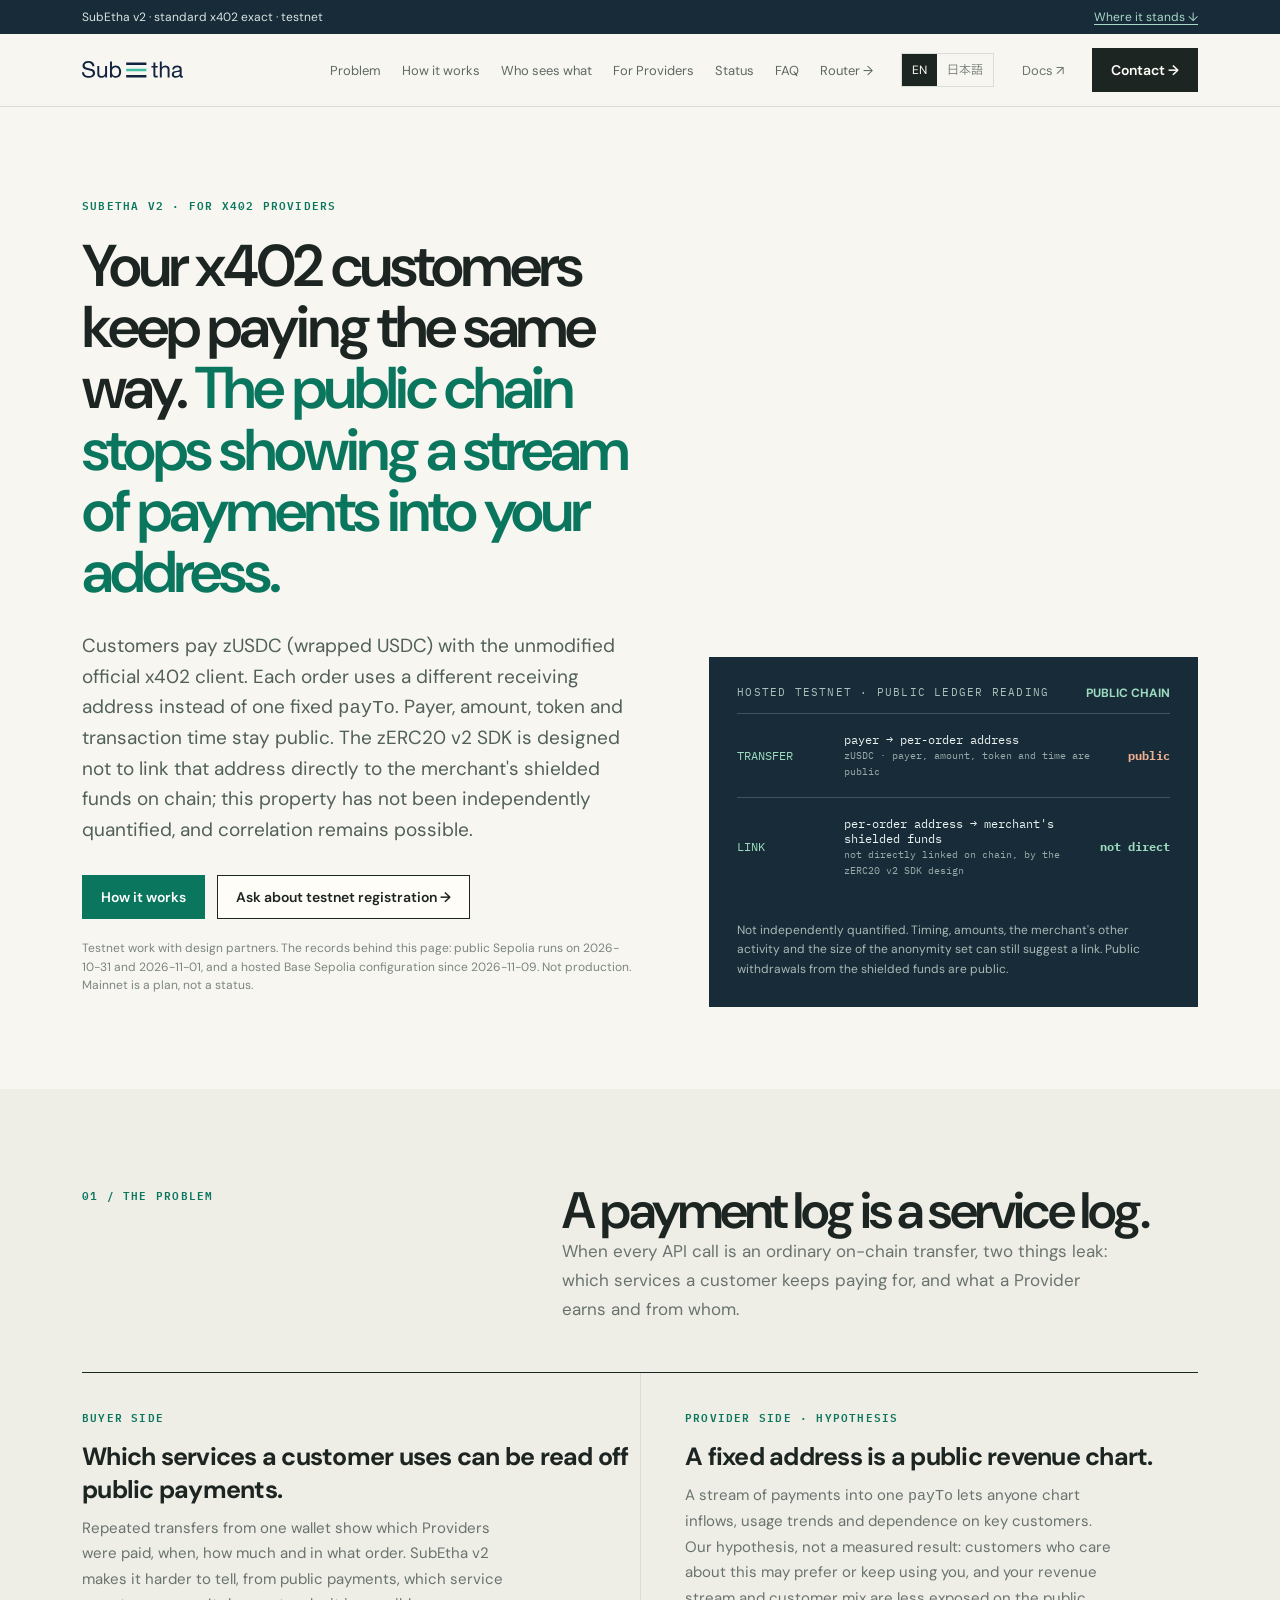
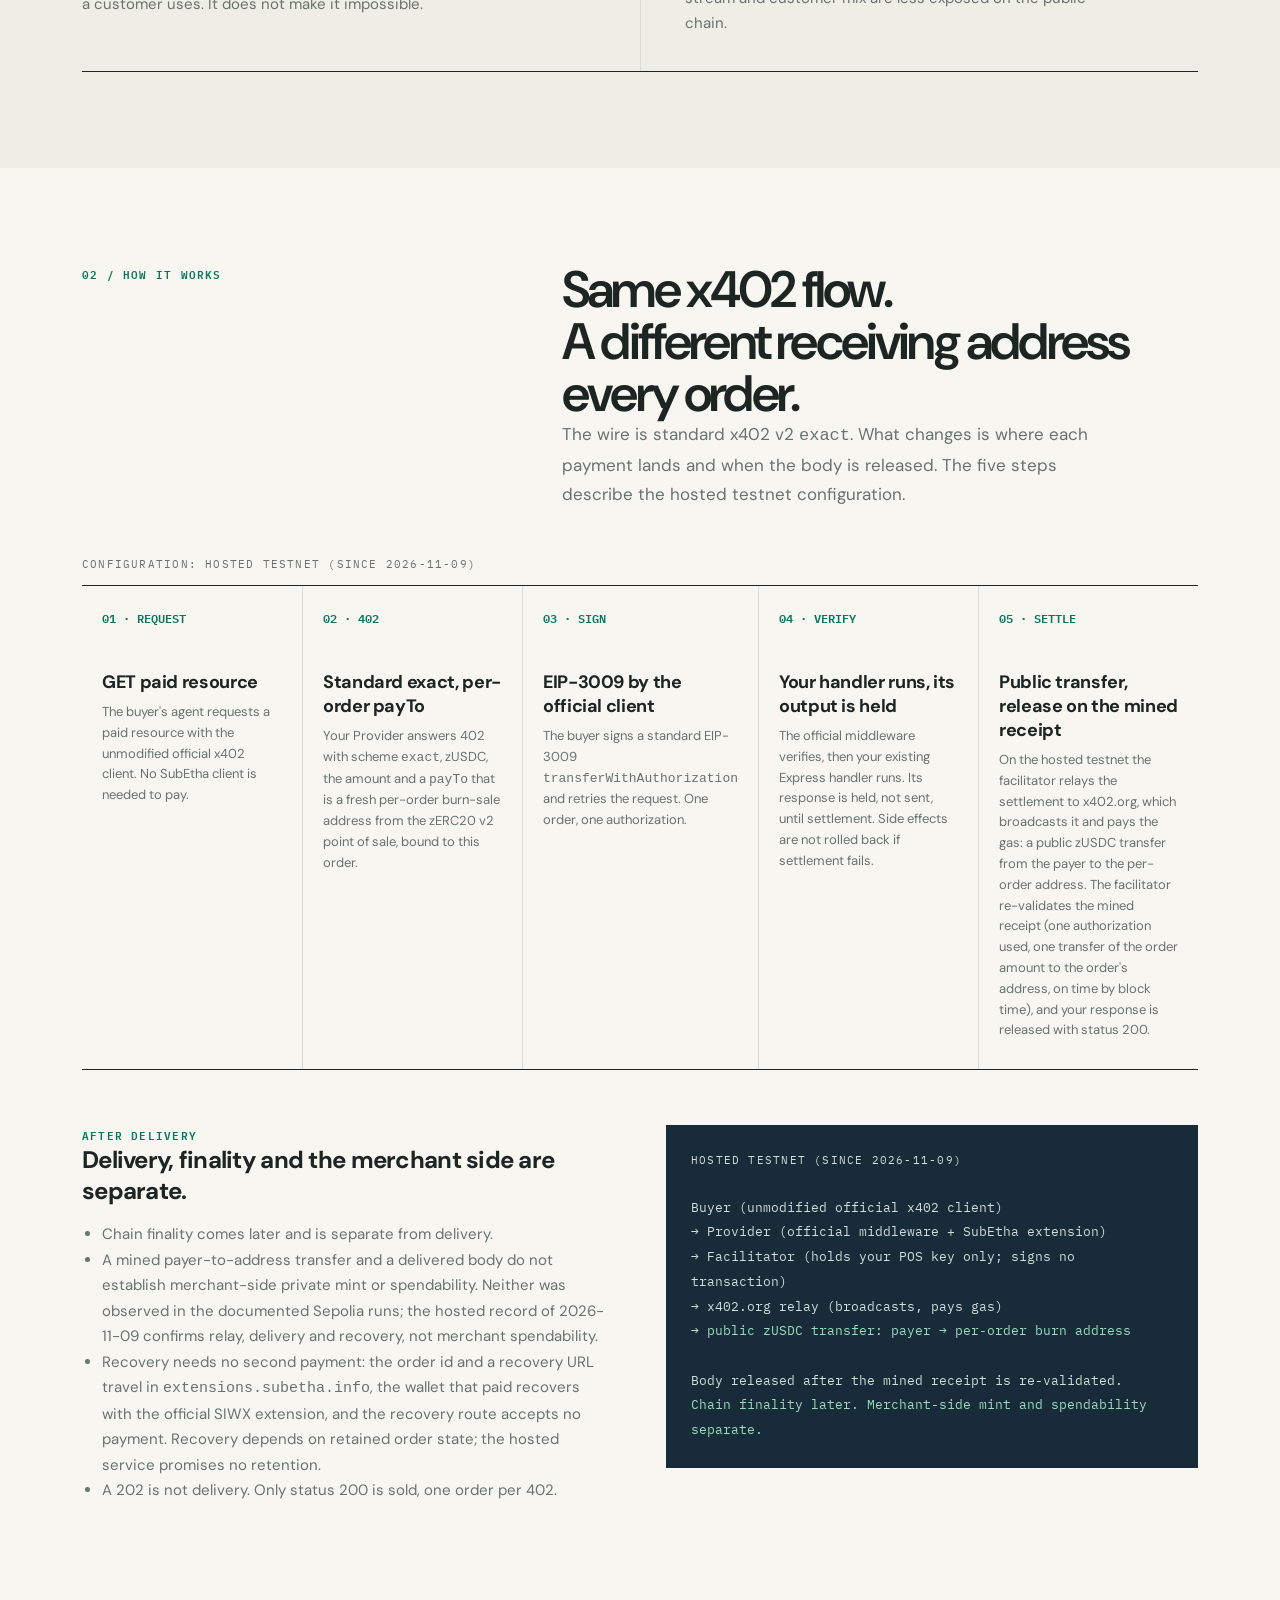
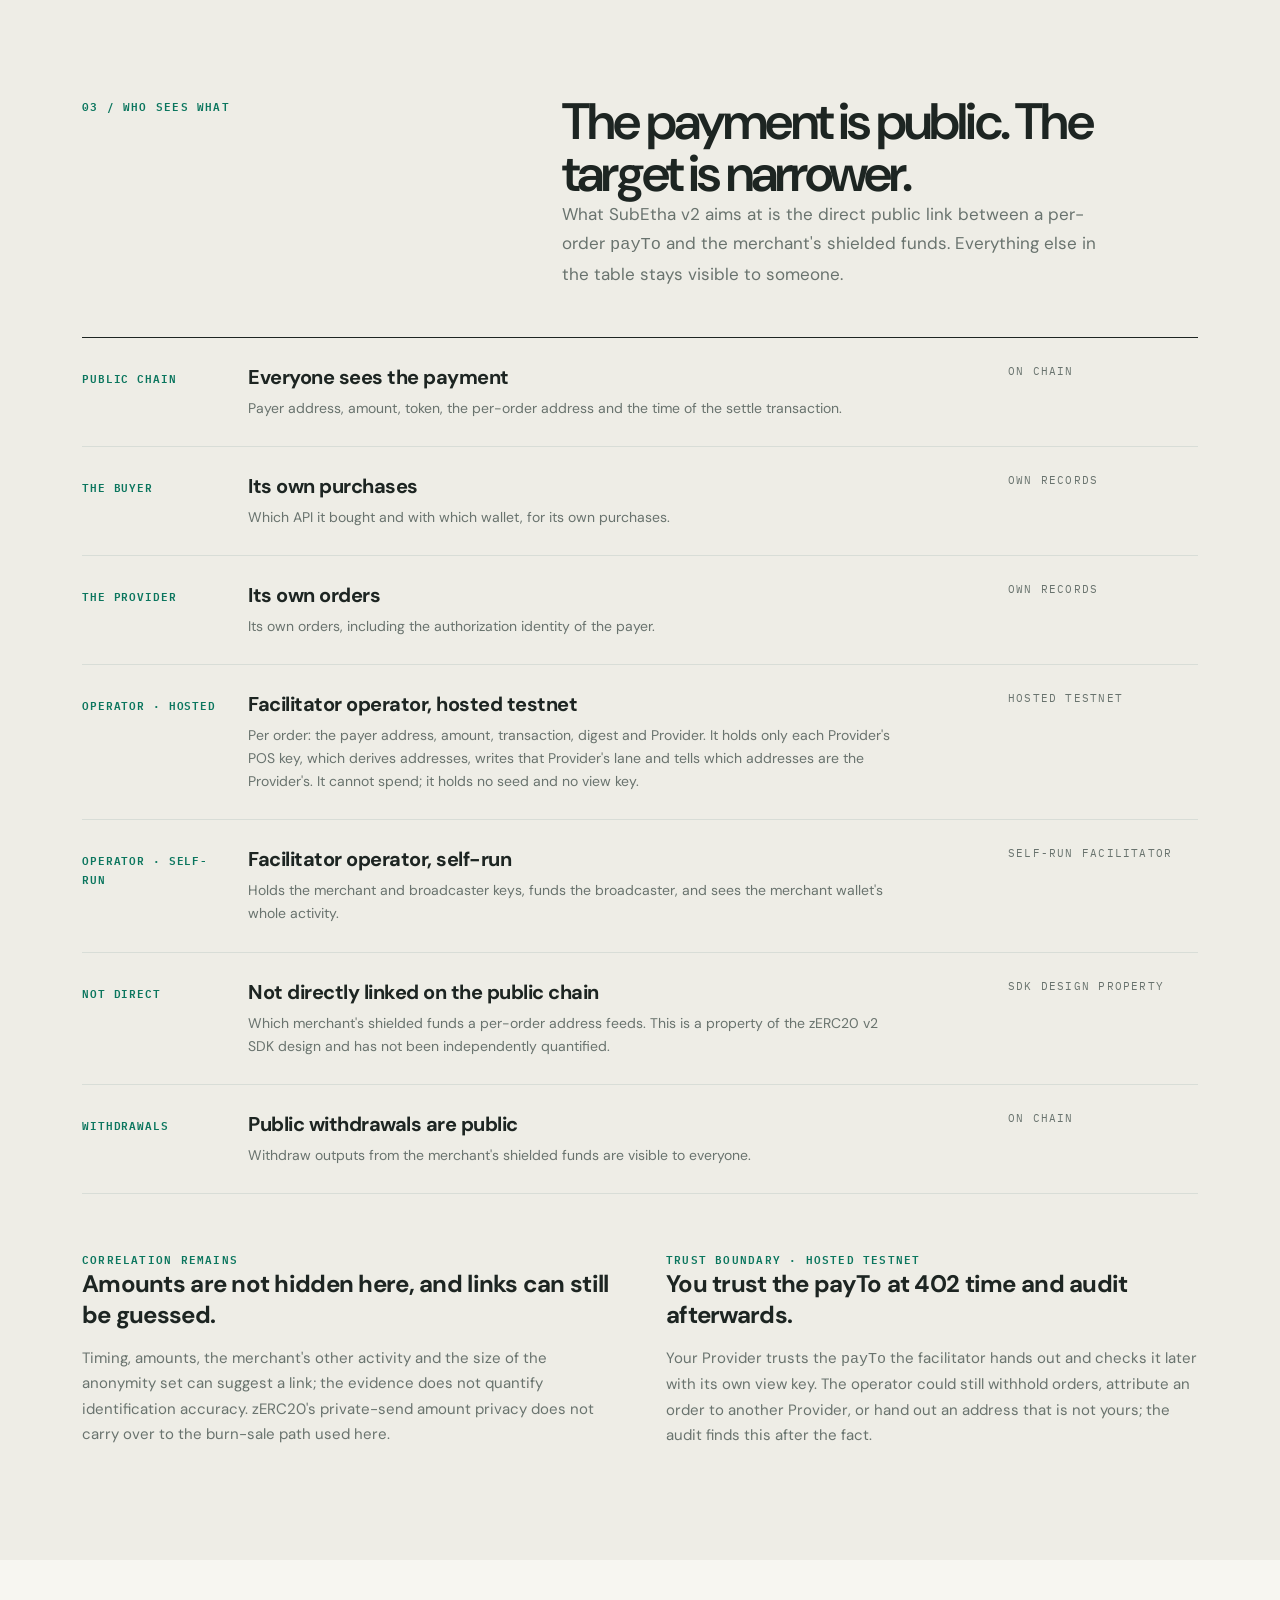
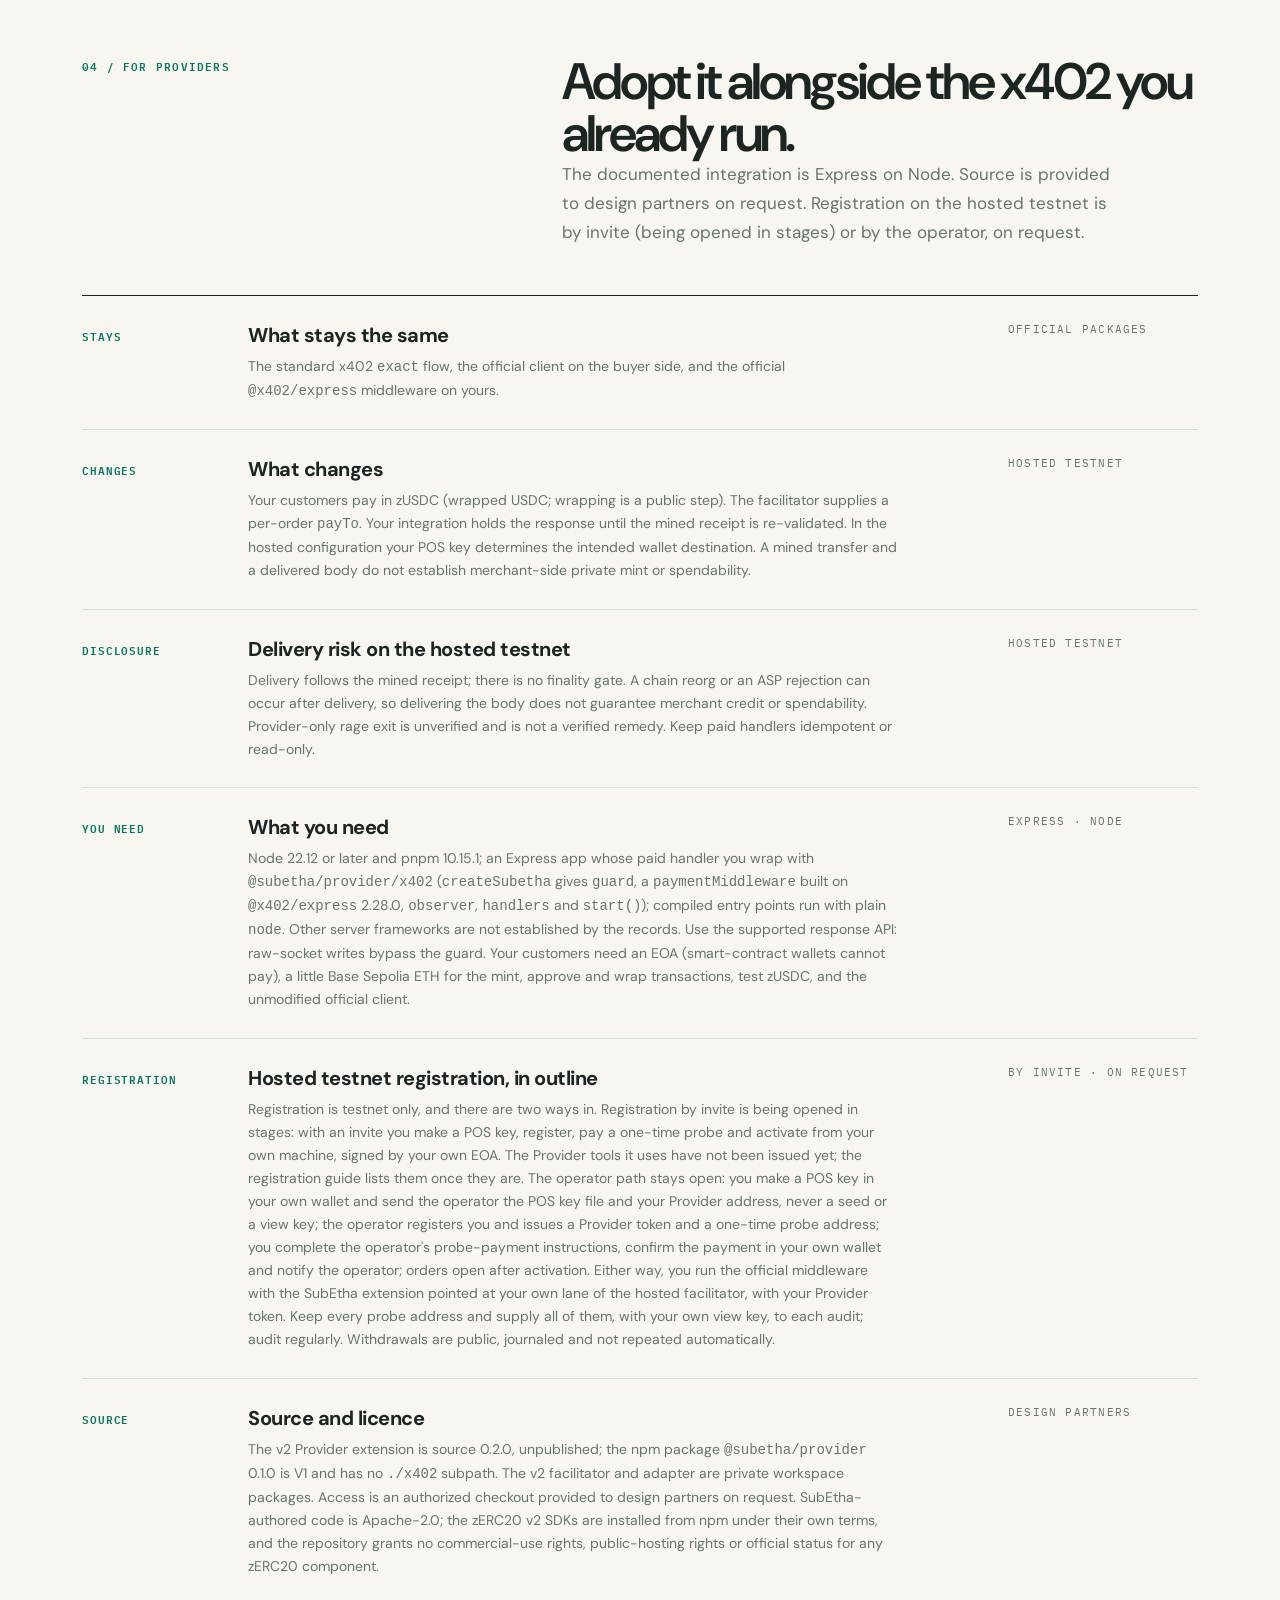
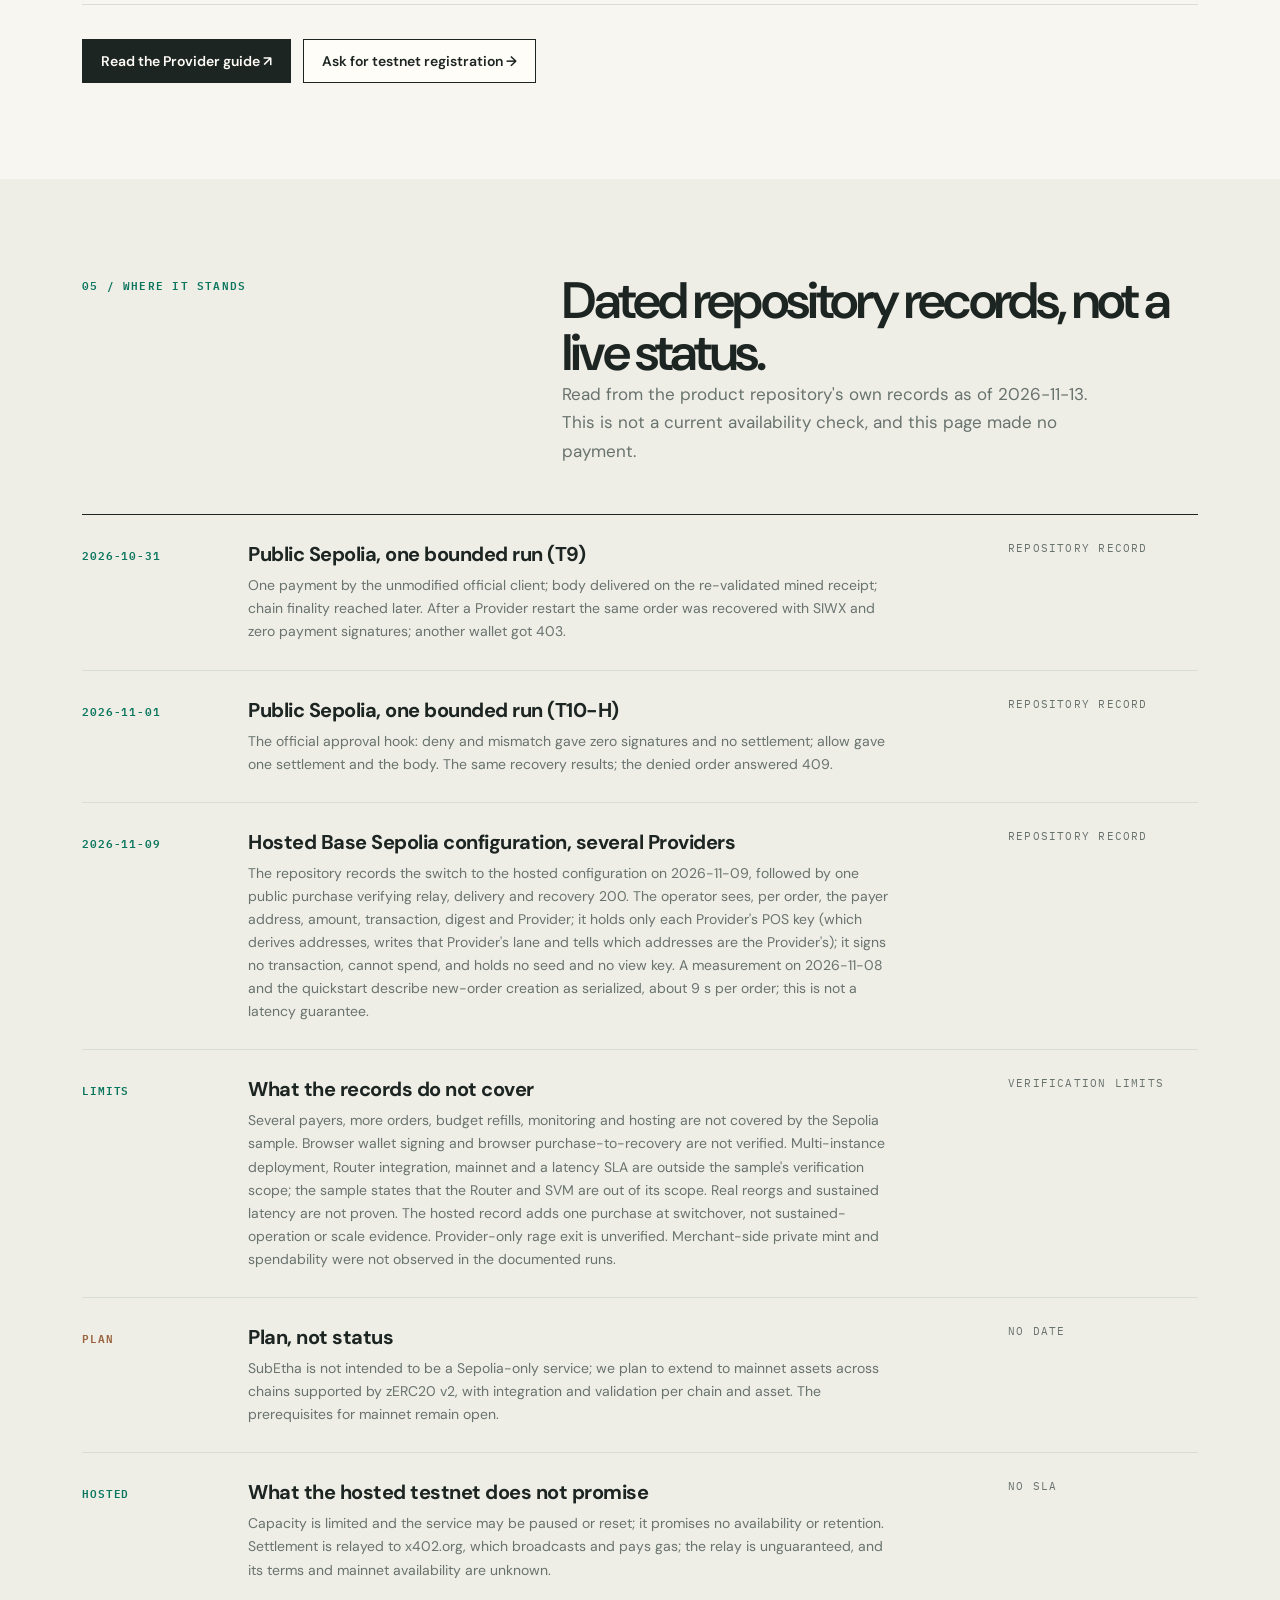
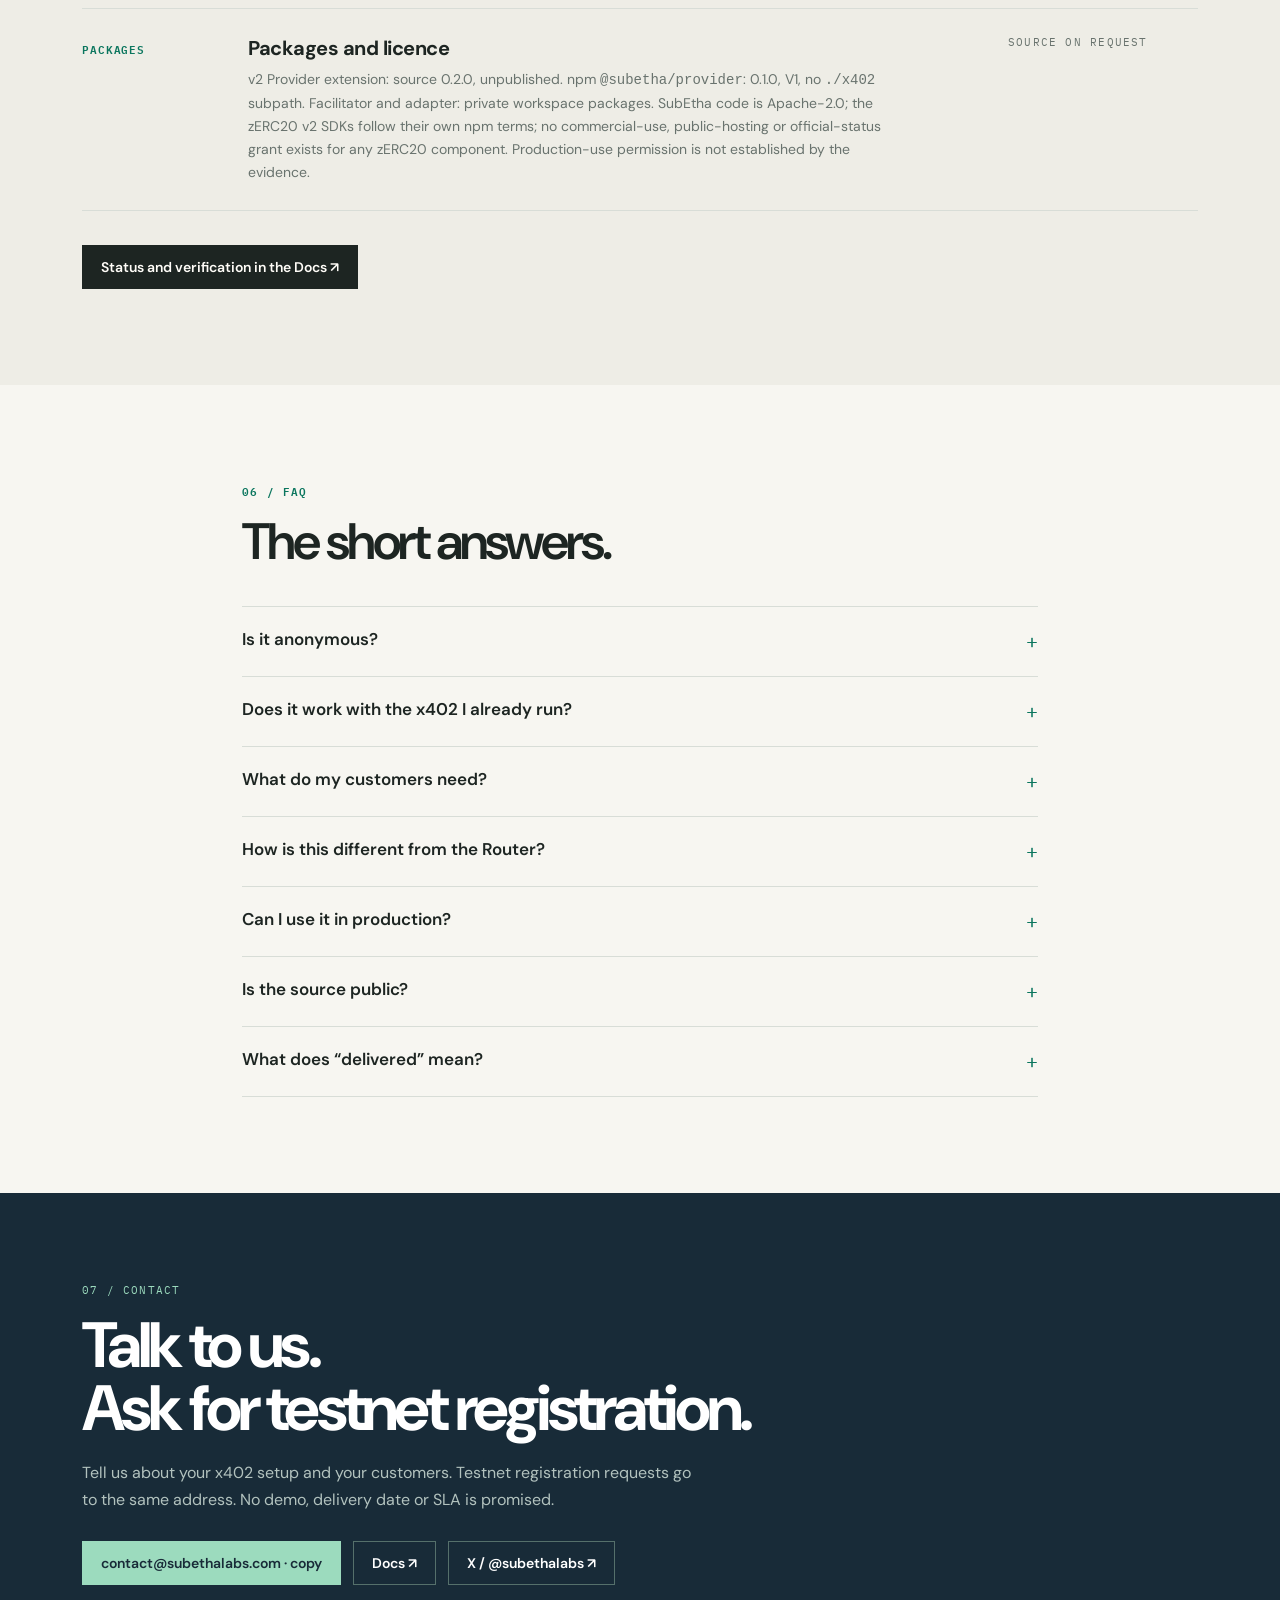
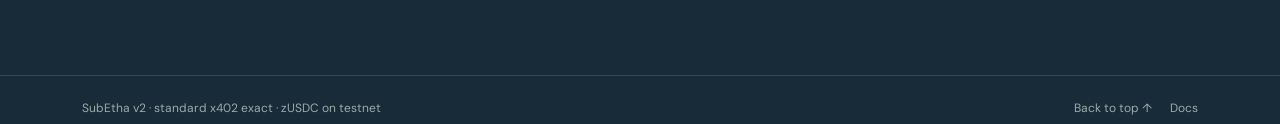
==== commit 7a2e935f: "lp: Providers registration is by invite or by the operator (EN/JA) - In the #providers and #provider" ====
--- a/index.html
+++ b/index.html
@@ -31,7 +31,7 @@
 <section id="problem" class="band section"><div class="wrap"><div class="section-head"><div class="mono eyebrow">01 / The problem</div><div><h2>A payment log is a service log.</h2><p class="section-intro">When every API call is an ordinary on-chain transfer, two things leak: which services a customer keeps paying for, and what a Provider earns and from whom.</p></div></div><div class="manifesto"><div><div class="mono eyebrow">Buyer side</div><h3>Which services a customer uses can be read off public payments.</h3><p>Repeated transfers from one wallet show which Providers were paid, when, how much and in what order. SubEtha v2 makes it harder to tell, from public payments, which service a customer uses. It does not make it impossible.</p></div><div><div class="mono eyebrow">Provider side · hypothesis</div><h3>A fixed address is a public revenue chart.</h3><p>A stream of payments into one <code>payTo</code> lets anyone chart inflows, usage trends and dependence on key customers. Our hypothesis, not a measured result: customers who care about this may prefer or keep using you, and your revenue stream and customer mix are less exposed on the public chain.</p></div></div></div></section>
 <section id="how-it-works" class="section"><div class="wrap"><div class="section-head"><div class="mono eyebrow">02 / How it works</div><div><h2>Same x402 flow.<br>A different receiving address every order.</h2><p class="section-intro">The wire is standard x402 v2 <code>exact</code>. What changes is where each payment lands and when the body is released. The five steps describe the hosted testnet configuration.</p></div></div><div class="mono muted" style="margin-bottom:14px">Configuration: hosted testnet (since 2026-11-09)</div><div class="flow"><article data-reveal><div class="num">01 · REQUEST</div><h3>GET paid resource</h3><p>The buyer's agent requests a paid resource with the unmodified official x402 client. No SubEtha client is needed to pay.</p></article><article data-reveal><div class="num">02 · 402</div><h3>Standard exact, per-order payTo</h3><p>Your Provider answers 402 with scheme <code>exact</code>, zUSDC, the amount and a <code>payTo</code> that is a fresh per-order burn-sale address from the zERC20 v2 point of sale, bound to this order.</p></article><article data-reveal><div class="num">03 · SIGN</div><h3>EIP-3009 by the official client</h3><p>The buyer signs a standard EIP-3009 <code>transferWithAuthorization</code> and retries the request. One order, one authorization.</p></article><article data-reveal><div class="num">04 · VERIFY</div><h3>Your handler runs, its output is held</h3><p>The official middleware verifies, then your existing Express handler runs. Its response is held, not sent, until settlement. Side effects are not rolled back if settlement fails.</p></article><article data-reveal><div class="num">05 · SETTLE</div><h3>Public transfer, release on the mined receipt</h3><p>On the hosted testnet the facilitator relays the settlement to x402.org, which broadcasts it and pays the gas: a public zUSDC transfer from the payer to the per-order address. The facilitator re-validates the mined receipt (one authorization used, one transfer of the order amount to the order's address, on time by block time), and your response is released with status 200.</p></article></div><div class="split"><div><div class="mono eyebrow">After delivery</div><h3>Delivery, finality and the merchant side are separate.</h3><ul><li>Chain finality comes later and is separate from delivery.</li><li>A mined payer-to-address transfer and a delivered body do not establish merchant-side private mint or spendability. Neither was observed in the documented Sepolia runs; the hosted record of 2026-11-09 confirms relay, delivery and recovery, not merchant spendability.</li><li>Recovery needs no second payment: the order id and a recovery URL travel in <code>extensions.subetha.info</code>, the wallet that paid recovers with the official SIWX extension, and the recovery route accepts no payment. Recovery depends on retained order state; the hosted service promises no retention.</li><li>A 202 is not delivery. Only status 200 is sold, one order per 402.</li></ul></div><div class="codebox" tabindex="0" role="region" aria-label="Hosted testnet flow"><div class="mono">Hosted testnet (since 2026-11-09)</div><br>Buyer (unmodified official x402 client)<br>  → Provider (official middleware + SubEtha extension)<br>  → Facilitator (holds your POS key only; signs no transaction)<br>  → x402.org relay (broadcasts, pays gas)<br>  → <span class="accent">public zUSDC transfer: payer → per-order burn address</span><br><br>Body released after the mined receipt is re-validated.<br><span class="accent">Chain finality later. Merchant-side mint and spendability separate.</span></div></div></div></section>
 <section id="visibility" class="band section"><div class="wrap"><div class="section-head"><div class="mono eyebrow">03 / Who sees what</div><div><h2>The payment is public. The target is narrower.</h2><p class="section-intro">What SubEtha v2 aims at is the direct public link between a per-order <code>payTo</code> and the merchant's shielded funds. Everything else in the table stays visible to someone.</p></div></div><div class="timeline"><div class="timeline-row"><div class="status">Public chain</div><div><h3>Everyone sees the payment</h3><p>Payer address, amount, token, the per-order address and the time of the settle transaction.</p></div><div class="mono muted">on chain</div></div><div class="timeline-row"><div class="status">The buyer</div><div><h3>Its own purchases</h3><p>Which API it bought and with which wallet, for its own purchases.</p></div><div class="mono muted">own records</div></div><div class="timeline-row"><div class="status">The Provider</div><div><h3>Its own orders</h3><p>Its own orders, including the authorization identity of the payer.</p></div><div class="mono muted">own records</div></div><div class="timeline-row"><div class="status">Operator · hosted</div><div><h3>Facilitator operator, hosted testnet</h3><p>Per order: the payer address, amount, transaction, digest and Provider. It holds only each Provider's POS key, which derives addresses, writes that Provider's lane and tells which addresses are the Provider's. It cannot spend; it holds no seed and no view key.</p></div><div class="mono muted">hosted testnet</div></div><div class="timeline-row"><div class="status">Operator · self-run</div><div><h3>Facilitator operator, self-run</h3><p>Holds the merchant and broadcaster keys, funds the broadcaster, and sees the merchant wallet's whole activity.</p></div><div class="mono muted">self-run facilitator</div></div><div class="timeline-row"><div class="status">Not direct</div><div><h3>Not directly linked on the public chain</h3><p>Which merchant's shielded funds a per-order address feeds. This is a property of the zERC20 v2 SDK design and has not been independently quantified.</p></div><div class="mono muted">SDK design property</div></div><div class="timeline-row"><div class="status">Withdrawals</div><div><h3>Public withdrawals are public</h3><p>Withdraw outputs from the merchant's shielded funds are visible to everyone.</p></div><div class="mono muted">on chain</div></div></div><div class="split"><div><div class="mono eyebrow">Correlation remains</div><h3>Amounts are not hidden here, and links can still be guessed.</h3><p>Timing, amounts, the merchant's other activity and the size of the anonymity set can suggest a link; the evidence does not quantify identification accuracy. <!-- claims-ok rule=hidden-amount text="zERC20's private-send amount privacy does not carry over to the burn-sale path used here." reason=limitation -->zERC20's private-send amount privacy does not carry over to the burn-sale path used here.</p></div><div><div class="mono eyebrow">Trust boundary · hosted testnet</div><h3>You trust the payTo at 402 time and audit afterwards.</h3><p>Your Provider trusts the <code>payTo</code> the facilitator hands out and checks it later with its own view key. The operator could still withhold orders, attribute an order to another Provider, or hand out an address that is not yours; the audit finds this after the fact.</p></div></div></div></section>
-<section id="providers" class="section"><div class="wrap"><div class="section-head"><div class="mono eyebrow">04 / For Providers</div><div><h2>Adopt it alongside the x402 you already run.</h2><p class="section-intro">The documented integration is Express on Node. Source is provided to design partners on request, and registration on the hosted testnet is by the operator, on request.</p></div></div><div class="timeline"><div class="timeline-row"><div class="status">Stays</div><div><h3>What stays the same</h3><p>The standard x402 <code>exact</code> flow, the official client on the buyer side, and the official <code>@x402/express</code> middleware on yours.</p></div><div class="mono muted">official packages</div></div><div class="timeline-row"><div class="status">Changes</div><div><h3>What changes</h3><p>Your customers pay in zUSDC (wrapped USDC; wrapping is a public step). The facilitator supplies a per-order <code>payTo</code>. Your integration holds the response until the mined receipt is re-validated. In the hosted configuration your POS key determines the intended wallet destination. A mined transfer and a delivered body do not establish merchant-side private mint or spendability.</p></div><div class="mono muted">hosted testnet</div></div><div class="timeline-row"><div class="status">Disclosure</div><div><h3>Delivery risk on the hosted testnet</h3><p>Delivery follows the mined receipt; there is no finality gate. A chain reorg or an ASP rejection can occur after delivery, so delivering the body does not guarantee merchant credit or spendability. Provider-only rage exit is unverified and is not a verified remedy. Keep paid handlers idempotent or read-only.</p></div><div class="mono muted">hosted testnet</div></div><div class="timeline-row"><div class="status">You need</div><div><h3>What you need</h3><p>Node 22.12 or later and pnpm 10.15.1; an Express app whose paid handler you wrap with <code>@subetha/provider/x402</code> (<code>createSubetha</code> gives <code>guard</code>, a <code>paymentMiddleware</code> built on <code>@x402/express</code> 2.28.0, <code>observer</code>, <code>handlers</code> and <code>start()</code>); compiled entry points run with plain <code>node</code>. Other server frameworks are not established by the records. Use the supported response API: raw-socket writes bypass the guard. Your customers need an EOA (smart-contract wallets cannot pay), a little Base Sepolia ETH for the mint, approve and wrap transactions, test zUSDC, and the unmodified official client.</p></div><div class="mono muted">Express · Node</div></div><div class="timeline-row"><div class="status">Registration</div><div><h3>Hosted testnet registration, in outline</h3><p>Registration is by the operator, on request, testnet only. You make a POS key in your own wallet and send the operator the POS key file and your Provider address, never a seed or a view key. The operator registers you and issues a Provider token and a one-time probe address. You complete the operator's probe-payment instructions, confirm the payment in your own wallet and notify the operator; orders open after activation. You run the official middleware with the SubEtha extension pointed at your own lane of the hosted facilitator, with your Provider token and an access token the operator issues. Keep every probe address and supply all of them, with your own view key, to each audit; audit regularly. Withdrawals are public, journaled and not repeated automatically.</p></div><div class="mono muted">on request</div></div><div class="timeline-row"><div class="status">Source</div><div><h3>Source and licence</h3><p>The v2 Provider extension is source 0.2.0, unpublished; the npm package <code>@subetha/provider</code> 0.1.0 is V1 and has no <code>./x402</code> subpath. The v2 facilitator and adapter are private workspace packages. Access is an authorized checkout provided to design partners on request. SubEtha-authored code is Apache-2.0; the zERC20 v2 SDKs are installed from npm under their own terms, and the repository grants no commercial-use rights, public-hosting rights or official status for any zERC20 component.</p></div><div class="mono muted">design partners</div></div></div><div class="hero-actions" style="margin-top:34px"><a class="btn btn-dark" href="https://docs.subethalabs.com/v2/providers/" target="_blank" rel="noopener">Read the Provider guide ↗</a><a class="btn btn-light" href="#contact">Ask for testnet registration →</a></div></div></section>
+<section id="providers" class="section"><div class="wrap"><div class="section-head"><div class="mono eyebrow">04 / For Providers</div><div><h2>Adopt it alongside the x402 you already run.</h2><p class="section-intro">The documented integration is Express on Node. Source is provided to design partners on request. Registration on the hosted testnet is by invite (being opened in stages) or by the operator, on request.</p></div></div><div class="timeline"><div class="timeline-row"><div class="status">Stays</div><div><h3>What stays the same</h3><p>The standard x402 <code>exact</code> flow, the official client on the buyer side, and the official <code>@x402/express</code> middleware on yours.</p></div><div class="mono muted">official packages</div></div><div class="timeline-row"><div class="status">Changes</div><div><h3>What changes</h3><p>Your customers pay in zUSDC (wrapped USDC; wrapping is a public step). The facilitator supplies a per-order <code>payTo</code>. Your integration holds the response until the mined receipt is re-validated. In the hosted configuration your POS key determines the intended wallet destination. A mined transfer and a delivered body do not establish merchant-side private mint or spendability.</p></div><div class="mono muted">hosted testnet</div></div><div class="timeline-row"><div class="status">Disclosure</div><div><h3>Delivery risk on the hosted testnet</h3><p>Delivery follows the mined receipt; there is no finality gate. A chain reorg or an ASP rejection can occur after delivery, so delivering the body does not guarantee merchant credit or spendability. Provider-only rage exit is unverified and is not a verified remedy. Keep paid handlers idempotent or read-only.</p></div><div class="mono muted">hosted testnet</div></div><div class="timeline-row"><div class="status">You need</div><div><h3>What you need</h3><p>Node 22.12 or later and pnpm 10.15.1; an Express app whose paid handler you wrap with <code>@subetha/provider/x402</code> (<code>createSubetha</code> gives <code>guard</code>, a <code>paymentMiddleware</code> built on <code>@x402/express</code> 2.28.0, <code>observer</code>, <code>handlers</code> and <code>start()</code>); compiled entry points run with plain <code>node</code>. Other server frameworks are not established by the records. Use the supported response API: raw-socket writes bypass the guard. Your customers need an EOA (smart-contract wallets cannot pay), a little Base Sepolia ETH for the mint, approve and wrap transactions, test zUSDC, and the unmodified official client.</p></div><div class="mono muted">Express · Node</div></div><div class="timeline-row"><div class="status">Registration</div><div><h3>Hosted testnet registration, in outline</h3><p>Registration is testnet only, and there are two ways in. Registration by invite is being opened in stages: with an invite you make a POS key, register, pay a one-time probe and activate from your own machine, signed by your own EOA. The Provider tools it uses have not been issued yet; the <a href="https://docs.subethalabs.com/v2/providers/register/" target="_blank" rel="noopener">registration guide</a> lists them once they are. The operator path stays open: you make a POS key in your own wallet and send the operator the POS key file and your Provider address, never a seed or a view key; the operator registers you and issues a Provider token and a one-time probe address; you complete the operator's probe-payment instructions, confirm the payment in your own wallet and notify the operator; orders open after activation. Either way, you run the official middleware with the SubEtha extension pointed at your own lane of the hosted facilitator, with your Provider token. Keep every probe address and supply all of them, with your own view key, to each audit; audit regularly. Withdrawals are public, journaled and not repeated automatically.</p></div><div class="mono muted">by invite · on request</div></div><div class="timeline-row"><div class="status">Source</div><div><h3>Source and licence</h3><p>The v2 Provider extension is source 0.2.0, unpublished; the npm package <code>@subetha/provider</code> 0.1.0 is V1 and has no <code>./x402</code> subpath. The v2 facilitator and adapter are private workspace packages. Access is an authorized checkout provided to design partners on request. SubEtha-authored code is Apache-2.0; the zERC20 v2 SDKs are installed from npm under their own terms, and the repository grants no commercial-use rights, public-hosting rights or official status for any zERC20 component.</p></div><div class="mono muted">design partners</div></div></div><div class="hero-actions" style="margin-top:34px"><a class="btn btn-dark" href="https://docs.subethalabs.com/v2/providers/" target="_blank" rel="noopener">Read the Provider guide ↗</a><a class="btn btn-light" href="#contact">Ask for testnet registration →</a></div></div></section>
 <section id="status" class="band section"><div class="wrap"><div class="section-head"><div class="mono eyebrow">05 / Where it stands</div><div><h2>Dated repository records, not a live status.</h2><p class="section-intro">Read from the product repository's own records as of 2026-11-13. This is not a current availability check, and this page made no payment.</p></div></div><div class="timeline"><div class="timeline-row"><div class="status">2026-10-31</div><div><h3>Public Sepolia, one bounded run (T9)</h3><p>One payment by the unmodified official client; body delivered on the re-validated mined receipt; chain finality reached later. After a Provider restart the same order was recovered with SIWX and zero payment signatures; another wallet got 403.</p></div><div class="mono muted">repository record</div></div><div class="timeline-row"><div class="status">2026-11-01</div><div><h3>Public Sepolia, one bounded run (T10-H)</h3><p>The official approval hook: deny and mismatch gave zero signatures and no settlement; allow gave one settlement and the body. The same recovery results; the denied order answered 409.</p></div><div class="mono muted">repository record</div></div><div class="timeline-row"><div class="status">2026-11-09</div><div><h3>Hosted Base Sepolia configuration, several Providers</h3><p>The repository records the switch to the hosted configuration on 2026-11-09, followed by one public purchase verifying relay, delivery and recovery 200. The operator sees, per order, the payer address, amount, transaction, digest and Provider; it holds only each Provider's POS key (which derives addresses, writes that Provider's lane and tells which addresses are the Provider's); it signs no transaction, cannot spend, and holds no seed and no view key. A measurement on 2026-11-08 and the quickstart describe new-order creation as serialized, about 9 s per order; this is not a latency guarantee.</p></div><div class="mono muted">repository record</div></div><div class="timeline-row"><div class="status">Limits</div><div><h3>What the records do not cover</h3><p>Several payers, more orders, budget refills, monitoring and hosting are not covered by the Sepolia sample. Browser wallet signing and browser purchase-to-recovery are not verified. Multi-instance deployment, Router integration, mainnet and a latency SLA are outside the sample's verification scope; the sample states that the Router and SVM are out of its scope. Real reorgs and sustained latency are not proven. The hosted record adds one purchase at switchover, not sustained-operation or scale evidence. Provider-only rage exit is unverified. Merchant-side private mint and spendability were not observed in the documented runs.</p></div><div class="mono muted">verification limits</div></div><div class="timeline-row"><div class="status roadmap">Plan</div><div><h3>Plan, not status</h3><p>SubEtha is not intended to be a Sepolia-only service; we plan to extend to mainnet assets across chains supported by zERC20 v2, with integration and validation per chain and asset. The prerequisites for mainnet remain open.</p></div><div class="mono muted">no date</div></div><div class="timeline-row"><div class="status">Hosted</div><div><h3>What the hosted testnet does not promise</h3><p>Capacity is limited and the service may be paused or reset; it promises no availability or retention. Settlement is relayed to x402.org, which broadcasts and pays gas; the relay is unguaranteed, and its terms and mainnet availability are unknown.</p></div><div class="mono muted">no SLA</div></div><div class="timeline-row"><div class="status">Packages</div><div><h3>Packages and licence</h3><p>v2 Provider extension: source 0.2.0, unpublished. npm <code>@subetha/provider</code>: 0.1.0, V1, no <code>./x402</code> subpath. Facilitator and adapter: private workspace packages. SubEtha code is Apache-2.0; the zERC20 v2 SDKs follow their own npm terms; no commercial-use, public-hosting or official-status grant exists for any zERC20 component. Production-use permission is not established by the evidence.</p></div><div class="mono muted">source on request</div></div></div><div class="hero-actions" style="margin-top:34px"><a class="btn btn-dark" href="https://docs.subethalabs.com/v2/status/" target="_blank" rel="noopener">Status and verification in the Docs ↗</a></div></div></section>
 <section id="faq" class="section"><div class="wrap faq"><div class="mono eyebrow">06 / FAQ</div><h2 style="margin:16px 0 38px">The short answers.</h2><!-- claims-ok rule=anonymity text="Is it anonymous?" reason=denial --><details><summary>Is it anonymous?<span>+</span></summary><p>No. The payer address, the amount, the token, the per-order address and the time of the settle transaction are public on chain, and amounts are not hidden on this burn-sale path. What is not directly linked on the public chain is which merchant's shielded funds a per-order address feeds, a zERC20 v2 SDK design property that has not been independently quantified. Correlation through timing, amounts, your other activity and the size of the anonymity set remains possible, and public withdrawals are public.</p></details><details><summary>Does it work with the x402 I already run?<span>+</span></summary><p>The documented integration is the official <code>@x402/express</code> middleware 2.28.0 with the SubEtha extension around an existing Express handler, on Node 22.12 or later. Your customers keep the unmodified official client. The records do not establish other server frameworks, and the Provider and facilitator processes are not designed for browser embedding.</p></details><details><summary>What do my customers need?<span>+</span></summary><p>An EOA (smart-contract wallets cannot pay; EIP-3009 verifies ECDSA only), a little Base Sepolia ETH for the mint, approve and wrap transactions, test zUSDC obtained by wrapping test USDC, and the unmodified official client. They should keep the <code>orderId</code> from the 402 before signing and never sign again for the same order after a timeout or a refusal: a signed authorization stays usable on chain until its <code>validBefore</code>, and a refusal is not a revocation.</p></details><details><summary>How is this different from the Router?<span>+</span></summary><p>The SubEtha Router is a separate product with its own page: an MCP server that lets an agent pay on one testnet rail and reach a paid API on another, testnet-only and unaudited. The Provider-side path on this page is not the Router, and nothing here establishes privacy properties for purchases made through the Router. Router integration with SubEtha v2 is outside the verification scope of the documented path. See <a href="/router/">the Router page</a> and <a href="https://docs.subethalabs.com/v2/#subetha-and-the-router" target="_blank" rel="noopener">SubEtha and the Router</a> in the Docs.</p></details><details><summary>Can I use it in production?<span>+</span></summary><p>No. The current offering is testnet work with design partners. SubEtha's own code is Apache-2.0; the zERC20 v2 SDKs are installed from npm under their own terms, and the repository grants no commercial-use rights, public-hosting rights or official status for any zERC20 component. Production-use permission is not established by the evidence presented here.</p></details><details><summary>Is the source public?<span>+</span></summary><p>No. The v2 Provider extension is unpublished source (0.2.0); the facilitator and adapter are private workspace packages. No v2 package exists on npm; <code>@subetha/provider</code> 0.1.0 on npm is V1. Source is provided to design partners on request.</p></details><details><summary>What does “delivered” mean?<span>+</span></summary><p>Your response is released only after the facilitator re-validates the mined receipt. Chain finality is later and separate, and delivery does not establish merchant-side private mint or spendability. A 202 is not delivery; only status 200 is sold, one order per 402.</p></details></div></section>
 <section id="contact" class="contact"><div class="wrap"><div class="mono">07 / Contact</div><h2>Talk to us.<br>Ask for testnet registration.</h2><p>Tell us about your x402 setup and your customers. Testnet registration requests go to the same address. No demo, delivery date or SLA is promised.</p><div class="contact-actions"><button class="btn btn-dark" data-copy="contact@subethalabs.com">contact@subethalabs.com · copy</button><a class="btn btn-light" href="https://docs.subethalabs.com/v2/" target="_blank" rel="noopener">Docs ↗</a><a class="btn btn-light" href="https://x.com/subethalabs" target="_blank" rel="noopener">X / @subethalabs ↗</a></div></div></section>
@@ -42,7 +42,7 @@
 <section id="problem-ja" class="band section"><div class="wrap"><div class="section-head"><div class="mono eyebrow">01 / 課題</div><div><h2>支払いログは、利用ログになる。</h2><p class="section-intro">API 呼び出しのたびに通常のオンチェーン送金が起きると、2 つのことが漏れます。顧客がどのサービスに払い続けているか、そして Provider が誰からいくら得ているか。</p></div></div><div class="manifesto"><div><div class="mono eyebrow">買い手側</div><h3>どのサービスを使ったかが、公開決済から辿られうる。</h3><p>1 つのウォレットからの繰り返しの送金は、どの Provider に、いつ、いくら、どの順で払ったかを示します。SubEtha v2 は、公開決済からどのサービスを使ったかを辿りにくくします。不可能にするものではありません。</p></div><div><div class="mono eyebrow">Provider 側 · 仮説</div><h3>固定アドレスは、公開の売上グラフになる。</h3><p>1 つの <code>payTo</code> への入金の列からは、誰でも入金・利用トレンド・大口顧客への依存を描けます。仮説であり、測定結果ではありません: これを気にする顧客はあなたを選び続けるかもしれず、売上の流れと顧客構成が公開チェーン上で晒されにくくなります。</p></div></div></div></section>
 <section id="how-it-works-ja" class="section"><div class="wrap"><div class="section-head"><div class="mono eyebrow">02 / 仕組み</div><div><h2>同じ x402 フロー。<br>注文ごとに違う受取アドレス。</h2><p class="section-intro">ワイヤは標準の x402 v2 <code>exact</code> です。変わるのは、各支払いの着地点と、本文が解放されるタイミングです。5 つのステップは hosted testnet 構成を説明しています。</p></div></div><div class="mono muted" style="margin-bottom:14px">構成: hosted testnet（2026-11-09 以降）</div><div class="flow"><article><div class="num">01 · REQUEST</div><h3>GET paid resource</h3><p>買い手のエージェントが、無改造の公式 x402 クライアントで有料リソースを要求します。支払いに SubEtha のクライアントは要りません。</p></article><article><div class="num">02 · 402</div><h3>標準の exact、注文ごとの payTo</h3><p>あなたの Provider は 402 で scheme <code>exact</code>、zUSDC、金額、そして zERC20 v2 の point of sale が発行した新しい注文別 burn-sale アドレスを <code>payTo</code> として返し、この注文に結び付けます。</p></article><article><div class="num">03 · SIGN</div><h3>公式クライアントが EIP-3009 に署名</h3><p>買い手は標準の EIP-3009 <code>transferWithAuthorization</code> に署名して再リクエストします。1 注文、1 authorization。</p></article><article><div class="num">04 · VERIFY</div><h3>既存 handler が動き、出力は保持</h3><p>公式 middleware が verify し、既存の Express handler が実行されます。応答は settle まで送信されず保持されます。settle が失敗しても副作用は巻き戻りません。</p></article><article><div class="num">05 · SETTLE</div><h3>公開送金、mined receipt で解放</h3><p>hosted testnet では facilitator が settle を x402.org に中継し、x402.org が放送して gas を払います。payer から注文別アドレスへの公開の zUSDC 送金です。facilitator が mined receipt を再検証し（authorization の使用 1 件、注文のアドレスへの注文金額の送金 1 件、ブロック時刻で期限内）、応答が status 200 で解放されます。</p></article></div><div class="split"><div><div class="mono eyebrow">配信のあと</div><h3>配信、finality、merchant 側は別のものです。</h3><ul><li>チェーンの finality は後から来るもので、配信とは別です。</li><li>payer からアドレスへの mined 送金と配信された本文は、merchant 側の private mint や spendability を立証しません。文書化された Sepolia の実行ではどちらも観測されておらず、2026-11-09 の hosted の記録が確認したのは中継・配信・復旧であり、merchant の spendability ではありません。</li><li>復旧に再支払いは不要です。注文 id と復旧 URL は <code>extensions.subetha.info</code> で届き、支払ったウォレットが公式の SIWX 拡張で復旧し、復旧ルートは支払いを受け付けません。復旧は保持された注文状態に依存し、hosted サービスは保持を約束しません。</li><li>202 は配信ではありません。売られるのは status 200 だけで、402 ごとに 1 注文です。</li></ul></div><div class="codebox" tabindex="0" role="region" aria-label="Hosted testnet のフロー"><div class="mono">Hosted testnet（2026-11-09 以降）</div><br>Buyer（無改造の公式 x402 クライアント）<br>  → Provider（公式 middleware + SubEtha 拡張）<br>  → Facilitator（あなたの POS key のみ保持。トランザクションに署名しない）<br>  → x402.org relay（放送し、gas を払う）<br>  → <span class="accent">公開の zUSDC 送金: payer → 注文別 burn アドレス</span><br><br>mined receipt の再検証後に本文を解放。<br><span class="accent">チェーンの finality は後。merchant 側の mint と spendability は別。</span></div></div></div></section>
 <section id="visibility-ja" class="band section"><div class="wrap"><div class="section-head"><div class="mono eyebrow">03 / 誰に何が見えるか</div><div><h2>支払いは公開。狙いはもっと狭い。</h2><p class="section-intro">SubEtha v2 が狙うのは、注文ごとの <code>payTo</code> と merchant の shielded funds の間の、公開チェーン上の直接のリンクです。表のそれ以外は、誰かには見えています。</p></div></div><div class="timeline"><div class="timeline-row"><div class="status">公開チェーン</div><div><h3>支払いは全員に見える</h3><p>payer のアドレス、金額、token、注文ごとのアドレス、settle トランザクションの時刻。</p></div><div class="mono muted">on chain</div></div><div class="timeline-row"><div class="status">買い手</div><div><h3>自分の購入</h3><p>自分の購入について、どの API をどのウォレットで買ったか。</p></div><div class="mono muted">own records</div></div><div class="timeline-row"><div class="status">Provider</div><div><h3>自分の注文</h3><p>自分の注文。payer の authorization の identity を含みます。</p></div><div class="mono muted">own records</div></div><div class="timeline-row"><div class="status">運用者 · hosted</div><div><h3>facilitator 運用者、hosted testnet</h3><p>注文ごとに、payer のアドレス、金額、トランザクション、digest、Provider。保持するのは各 Provider の POS key だけで、それでアドレスを導出し、その Provider のレーンに書き、どのアドレスがその Provider のものかを知ります。使うことはできず、seed も view key も持ちません。</p></div><div class="mono muted">hosted testnet</div></div><div class="timeline-row"><div class="status">運用者 · self-run</div><div><h3>facilitator 運用者、self-run</h3><p>merchant と broadcaster の鍵を持ち、broadcaster に資金を入れ、merchant ウォレットの活動全体を見ます。</p></div><div class="mono muted">self-run facilitator</div></div><div class="timeline-row"><div class="status">直接ではない</div><div><h3>公開チェーン上で直接結び付かないもの</h3><p>注文ごとのアドレスがどの merchant の shielded funds に流れるか。zERC20 v2 SDK の設計上の性質で、独立した定量評価はされていません。</p></div><div class="mono muted">SDK design property</div></div><div class="timeline-row"><div class="status">Withdraw</div><div><h3>公開 withdraw は公開</h3><p>merchant の shielded funds からの withdraw 出力は全員に見えます。</p></div><div class="mono muted">on chain</div></div></div><div class="split"><div><div class="mono eyebrow">相関は残る</div><h3>ここでは金額は公開のままで、リンクは推測され得ます。</h3><p>タイミング、金額、merchant の他の活動、匿名性セットの大きさは関連を示唆し得ます。根拠は識別精度を定量化していません。<!-- claims-ok rule=hidden-amount text="burn-sale パスでは、zERC20 の private-send パスにある金額の秘匿性は引き継がれません。" reason=limitation -->burn-sale パスでは、zERC20 の private-send パスにある金額の秘匿性は引き継がれません。</p></div><div><div class="mono eyebrow">信頼境界 · hosted testnet</div><h3>402 時点の payTo を信頼し、あとで監査する。</h3><p>あなたの Provider は facilitator が渡す <code>payTo</code> を信頼し、あとから自分の view key で確認します。運用者は注文を握りつぶす、別の Provider の注文として扱う、あなたのものではないアドレスを渡す、ということがなおできます。監査はそれを事後に見つけます。</p></div></div></div></section>
-<section id="providers-ja" class="section"><div class="wrap"><div class="section-head"><div class="mono eyebrow">04 / Provider 向け</div><div><h2>いま動かしている x402 と並べて導入する。</h2><p class="section-intro">文書化された統合は Node 上の Express です。ソースは設計パートナーへ依頼ベースで提供し、hosted testnet への登録は運用者が依頼を受けて行います。</p></div></div><div class="timeline"><div class="timeline-row"><div class="status">変わらない</div><div><h3>変わらないもの</h3><p>標準の x402 <code>exact</code> フロー、買い手側の公式クライアント、あなた側の公式 <code>@x402/express</code> middleware。</p></div><div class="mono muted">official packages</div></div><div class="timeline-row"><div class="status">変わる</div><div><h3>変わるもの</h3><p>顧客は zUSDC（wrap した USDC。wrap は公開の手順）で払います。facilitator が注文ごとの <code>payTo</code> を供給します。あなたの統合は、mined receipt の再検証まで応答を保持します。hosted 構成では、あなたの POS key が意図したウォレット宛先を決めます。mined 送金と配信された本文は、merchant 側の private mint や spendability を立証しません。</p></div><div class="mono muted">hosted testnet</div></div><div class="timeline-row"><div class="status">開示</div><div><h3>hosted testnet での配信リスク</h3><p>配信は mined receipt に従い、finality のゲートはありません。チェーンの reorg や ASP の拒否は配信後にも起こり得るため、本文を配信しても merchant への入金や spendability は保証されません。Provider 単独の rage exit は未検証で、検証済みの救済ではありません。有料 handler は冪等か読み取り専用にしてください。</p></div><div class="mono muted">hosted testnet</div></div><div class="timeline-row"><div class="status">必要なもの</div><div><h3>必要なもの</h3><p>Node 22.12 以上と pnpm 10.15.1。有料 handler を <code>@subetha/provider/x402</code> で包める Express アプリ（<code>createSubetha</code> が <code>guard</code>、<code>@x402/express</code> 2.28.0 上に組んだ <code>paymentMiddleware</code>、<code>observer</code>、<code>handlers</code>、<code>start()</code> を返します）。コンパイル済みのエントリは素の <code>node</code> で動かします。他のサーバーフレームワークは記録上確立していません。サポートされた response API を使ってください。raw socket への書き込みは guard を迂回します。顧客側には EOA（スマートコントラクトウォレットは支払えません）、mint・approve・wrap のための少量の Base Sepolia ETH、テスト用 zUSDC、無改造の公式クライアントが必要です。</p></div><div class="mono muted">Express · Node</div></div><div class="timeline-row"><div class="status">登録</div><div><h3>hosted testnet 登録の概要</h3><p>登録は運用者が依頼を受けて行い、テストネット限定です。あなたは自分のウォレットで POS key を作り、POS key ファイルと Provider アドレスを運用者に送ります。seed や view key は決して送りません。運用者があなたを登録し、Provider token と一度きりの probe アドレスを発行します。あなたは運用者の probe 支払い手順を完了し、自分のウォレットで支払いを確認して運用者に知らせます。注文は有効化後に開きます。公式 middleware と SubEtha 拡張を、hosted facilitator 上の自分のレーンに向けて、Provider token と運用者が発行するアクセストークンとともに動かします。probe アドレスはすべて保管し、自分の view key とともに毎回の監査に渡します。監査は定期的に行います。withdraw は公開で、記録され、自動では繰り返されません。</p></div><div class="mono muted">on request</div></div><div class="timeline-row"><div class="status">ソース</div><div><h3>ソースとライセンス</h3><p>v2 の Provider 拡張はソース 0.2.0 で未公開です。npm パッケージ <code>@subetha/provider</code> 0.1.0 は V1 で、<code>./x402</code> サブパスを持ちません。v2 の facilitator と adapter は非公開のワークスペースパッケージです。アクセスは、設計パートナーへ依頼ベースで提供する認可済みチェックアウトです。SubEtha が書いたコードは Apache-2.0。zERC20 v2 SDK は npm からそれぞれの条件でインストールされ、この repository はいかなる zERC20 コンポーネントについても商用利用権・公開サービス運用権・公式の地位を付与しません。</p></div><div class="mono muted">design partners</div></div></div><div class="hero-actions" style="margin-top:34px"><a class="btn btn-dark" href="https://docs.subethalabs.com/v2/providers/" target="_blank" rel="noopener">Provider ガイドを読む ↗</a><a class="btn btn-light" href="#contact-ja">テストネット登録を相談する →</a></div></div></section>
+<section id="providers-ja" class="section"><div class="wrap"><div class="section-head"><div class="mono eyebrow">04 / Provider 向け</div><div><h2>いま動かしている x402 と並べて導入する。</h2><p class="section-intro">文書化された統合は Node 上の Express です。ソースは設計パートナーへ依頼ベースで提供します。hosted testnet への登録は、招待制（段階的に開放中）か、運用者への依頼で行います。</p></div></div><div class="timeline"><div class="timeline-row"><div class="status">変わらない</div><div><h3>変わらないもの</h3><p>標準の x402 <code>exact</code> フロー、買い手側の公式クライアント、あなた側の公式 <code>@x402/express</code> middleware。</p></div><div class="mono muted">official packages</div></div><div class="timeline-row"><div class="status">変わる</div><div><h3>変わるもの</h3><p>顧客は zUSDC（wrap した USDC。wrap は公開の手順）で払います。facilitator が注文ごとの <code>payTo</code> を供給します。あなたの統合は、mined receipt の再検証まで応答を保持します。hosted 構成では、あなたの POS key が意図したウォレット宛先を決めます。mined 送金と配信された本文は、merchant 側の private mint や spendability を立証しません。</p></div><div class="mono muted">hosted testnet</div></div><div class="timeline-row"><div class="status">開示</div><div><h3>hosted testnet での配信リスク</h3><p>配信は mined receipt に従い、finality のゲートはありません。チェーンの reorg や ASP の拒否は配信後にも起こり得るため、本文を配信しても merchant への入金や spendability は保証されません。Provider 単独の rage exit は未検証で、検証済みの救済ではありません。有料 handler は冪等か読み取り専用にしてください。</p></div><div class="mono muted">hosted testnet</div></div><div class="timeline-row"><div class="status">必要なもの</div><div><h3>必要なもの</h3><p>Node 22.12 以上と pnpm 10.15.1。有料 handler を <code>@subetha/provider/x402</code> で包める Express アプリ（<code>createSubetha</code> が <code>guard</code>、<code>@x402/express</code> 2.28.0 上に組んだ <code>paymentMiddleware</code>、<code>observer</code>、<code>handlers</code>、<code>start()</code> を返します）。コンパイル済みのエントリは素の <code>node</code> で動かします。他のサーバーフレームワークは記録上確立していません。サポートされた response API を使ってください。raw socket への書き込みは guard を迂回します。顧客側には EOA（スマートコントラクトウォレットは支払えません）、mint・approve・wrap のための少量の Base Sepolia ETH、テスト用 zUSDC、無改造の公式クライアントが必要です。</p></div><div class="mono muted">Express · Node</div></div><div class="timeline-row"><div class="status">登録</div><div><h3>hosted testnet 登録の概要</h3><p>登録はテストネット限定で、入り方は二つあります。招待制の登録は段階的に開放中です。招待があれば、自分のマシンから自分の EOA の署名で、POS key の作成、登録、一度きりの probe の支払い、有効化を行います。そのための Provider ツールはまだ配布されていません。配布されたら<a href="https://docs.subethalabs.com/v2/providers/register/" target="_blank" rel="noopener">登録ガイド（英語）</a>に載ります。運用者経由の登録も引き続き使えます。あなたは自分のウォレットで POS key を作り、POS key ファイルと Provider アドレスを運用者に送ります。seed や view key は決して送りません。運用者があなたを登録し、Provider token と一度きりの probe アドレスを発行します。あなたは運用者の probe 支払い手順を完了し、自分のウォレットで支払いを確認して運用者に知らせます。注文は有効化後に開きます。どちらの場合も、公式 middleware と SubEtha 拡張を、hosted facilitator 上の自分のレーンに向けて、Provider token とともに動かします。probe アドレスはすべて保管し、自分の view key とともに毎回の監査に渡します。監査は定期的に行います。withdraw は公開で、記録され、自動では繰り返されません。</p></div><div class="mono muted">by invite · on request</div></div><div class="timeline-row"><div class="status">ソース</div><div><h3>ソースとライセンス</h3><p>v2 の Provider 拡張はソース 0.2.0 で未公開です。npm パッケージ <code>@subetha/provider</code> 0.1.0 は V1 で、<code>./x402</code> サブパスを持ちません。v2 の facilitator と adapter は非公開のワークスペースパッケージです。アクセスは、設計パートナーへ依頼ベースで提供する認可済みチェックアウトです。SubEtha が書いたコードは Apache-2.0。zERC20 v2 SDK は npm からそれぞれの条件でインストールされ、この repository はいかなる zERC20 コンポーネントについても商用利用権・公開サービス運用権・公式の地位を付与しません。</p></div><div class="mono muted">design partners</div></div></div><div class="hero-actions" style="margin-top:34px"><a class="btn btn-dark" href="https://docs.subethalabs.com/v2/providers/" target="_blank" rel="noopener">Provider ガイドを読む ↗</a><a class="btn btn-light" href="#contact-ja">テストネット登録を相談する →</a></div></div></section>
 <section id="status-ja" class="band section"><div class="wrap"><div class="section-head"><div class="mono eyebrow">05 / 現在地</div><div><h2>日付つきの repository の記録。ライブの状態ではない。</h2><p class="section-intro">2026-11-13 時点で、製品 repository 自身の記録から読み取ったものです。現在の可用性の確認ではなく、このページのために支払いは行っていません。</p></div></div><div class="timeline"><div class="timeline-row"><div class="status">2026-10-31</div><div><h3>公開 Sepolia、上限つきの実行 1 回（T9）</h3><p>無改造の公式クライアントによる支払い 1 件。再検証した mined receipt で本文を配信、チェーンの finality は後から到達。Provider 再起動後、同じ注文を SIWX で支払い署名ゼロで復旧。別のウォレットは 403。</p></div><div class="mono muted">repository record</div></div><div class="timeline-row"><div class="status">2026-11-01</div><div><h3>公開 Sepolia、上限つきの実行 1 回（T10-H）</h3><p>公式の承認フック: deny と mismatch は署名ゼロ・settle なし、allow は settle 1 件と本文。復旧の結果は同じで、deny された注文は 409。</p></div><div class="mono muted">repository record</div></div><div class="timeline-row"><div class="status">2026-11-09</div><div><h3>hosted Base Sepolia 構成、複数 Provider</h3><p>repository は 2026-11-09 の hosted 構成への切替と、それに続く公開購入 1 件（中継・配信・復旧 200 を確認）を記録しています。運用者には注文ごとに payer のアドレス、金額、トランザクション、digest、Provider が見えます。保持するのは各 Provider の POS key だけで（アドレスの導出、その Provider のレーンへの書き込み、どのアドレスがその Provider のものかの把握に使います）、トランザクションに署名せず、使うこともできず、seed も view key も持ちません。2026-11-08 の計測と quickstart は、新規注文の作成を直列で 1 件あたり約 9 秒と記述しています。これはレイテンシの保証ではありません。</p></div><div class="mono muted">repository record</div></div><div class="timeline-row"><div class="status">限界</div><div><h3>記録が覆っていないもの</h3><p>複数の payer、より多い注文、予算の補充、監視、ホスティングは Sepolia のサンプルでは覆われていません。ブラウザウォレットの署名とブラウザでの購入から復旧までは未検証です。マルチインスタンス配備、Router 連携、mainnet、レイテンシ SLA はサンプルの検証範囲外で、サンプルは Router と SVM を範囲外と明記しています。実際の reorg と持続的なレイテンシは証明されていません。hosted の記録が加えるのは切替時の購入 1 件で、継続運用や規模の証拠ではありません。Provider 単独の rage exit は未検証です。merchant 側の private mint と spendability は、文書化された実行では観測されていません。</p></div><div class="mono muted">verification limits</div></div><div class="timeline-row"><div class="status roadmap">計画</div><div><h3>計画であり、現状ではない</h3><p>SubEtha は Sepolia 限定のサービスにとどまる意図ではなく、zERC20 v2 が対応するチェーンのメインネット資産へ、チェーンと資産ごとの統合と検証を経て拡張する計画です。メインネット移行の前提条件は未解決です。</p></div><div class="mono muted">no date</div></div><div class="timeline-row"><div class="status">hosted</div><div><h3>hosted testnet が約束しないもの</h3><p>容量は限られ、サービスは停止や初期化されることがあります。可用性も保持も約束しません。settle は x402.org に中継され、x402.org が放送して gas を払います。この中継は保証されず、その条件とメインネットでの提供可否は不明です。</p></div><div class="mono muted">no SLA</div></div><div class="timeline-row"><div class="status">パッケージ</div><div><h3>パッケージとライセンス</h3><p>v2 の Provider 拡張: ソース 0.2.0、未公開。npm の <code>@subetha/provider</code>: 0.1.0、V1、<code>./x402</code> サブパスなし。facilitator と adapter: 非公開のワークスペースパッケージ。SubEtha のコードは Apache-2.0、zERC20 v2 SDK はそれぞれの npm の条件に従い、いかなる zERC20 コンポーネントについても商用利用・公開サービス運用・公式の地位の付与はありません。本番利用の許可は根拠からは確認できません。</p></div><div class="mono muted">source on request</div></div></div><div class="hero-actions" style="margin-top:34px"><a class="btn btn-dark" href="https://docs.subethalabs.com/v2/status/" target="_blank" rel="noopener">Docs の Status と検証 ↗</a></div></div></section>
 <section id="faq-ja" class="section"><div class="wrap faq"><div class="mono eyebrow">06 / FAQ</div><h2 style="margin:16px 0 38px">短い回答。</h2><!-- claims-ok rule=anonymity text="匿名ですか？" reason=denial --><!-- claims-ok rule=hidden-amount text="payer のアドレス、金額、token、注文ごとのアドレス、settle トランザクションの時刻はチェーン上で公開で、この burn-sale パスでは金額は隠れません。" reason=denial --><details><summary>匿名ですか？<span>+</span></summary><p>いいえ。payer のアドレス、金額、token、注文ごとのアドレス、settle トランザクションの時刻はチェーン上で公開で、この burn-sale パスでは金額は隠れません。公開チェーン上で直接結び付かないのは、注文ごとのアドレスがどの merchant の shielded funds に流れるかで、これは zERC20 v2 SDK の設計上の性質であり、独立した定量評価はされていません。タイミング、金額、あなたの他の活動、匿名性セットの大きさによる相関は残り得て、公開 withdraw は公開です。</p></details><details><summary>いま動かしている x402 と両立しますか？<span>+</span></summary><p>文書化された統合は、既存の Express handler を公式 <code>@x402/express</code> middleware 2.28.0 と SubEtha 拡張で包むもので、Node 22.12 以上で動きます。顧客は無改造の公式クライアントのままです。他のサーバーフレームワークは記録上確立しておらず、Provider と facilitator のプロセスはブラウザ組み込みを想定していません。</p></details><details><summary>顧客側で何が必要ですか？<span>+</span></summary><p>EOA（スマートコントラクトウォレットは支払えません。EIP-3009 は ECDSA だけを検証します）、mint・approve・wrap のための少量の Base Sepolia ETH、テスト用 USDC を wrap して得るテスト用 zUSDC、無改造の公式クライアントです。署名の前に 402 の <code>orderId</code> を控え、タイムアウトや拒否の後に同じ注文へ再署名してはいけません。署名済みの authorization は <code>validBefore</code> までチェーン上で使用可能なままで、拒否は取り消しではありません。</p></details><details><summary>Router と何が違いますか？<span>+</span></summary><p>SubEtha Router は専用ページを持つ別の製品です。エージェントがあるテストネットのレールで支払い、別のレールの有料 API に到達できるようにする MCP サーバーで、テストネット限定・未監査です。このページの Provider 側の経路は Router ではなく、Router 経由の購入の秘匿性について、このページは何も示しません。Router と SubEtha v2 の連携は、文書化された経路の検証範囲外です。<a href="/router/">Router のページ</a>と Docs の <a href="https://docs.subethalabs.com/v2/#subetha-and-the-router" target="_blank" rel="noopener">SubEtha and the Router</a> を参照してください。</p></details><!-- claims-ok rule=production-ready text="本番で使えますか？" reason=denial --><details><summary>本番で使えますか？<span>+</span></summary><p>いいえ。現在の提供は、設計パートナーとのテストネット段階です。SubEtha 自身のコードは Apache-2.0。zERC20 v2 SDK は npm からそれぞれの条件でインストールされ、この repository はいかなる zERC20 コンポーネントについても商用利用権・公開サービス運用権・公式の地位を付与しません。本番利用の許可は、ここで提示した根拠からは確認できません。</p></details><details><summary>ソースは公開ですか？<span>+</span></summary><p>いいえ。v2 の Provider 拡張は未公開のソース（0.2.0）で、facilitator と adapter は非公開のワークスペースパッケージです。v2 の npm パッケージはなく、npm にある <code>@subetha/provider</code> 0.1.0 は V1 です。ソースは設計パートナーへ依頼ベースで提供します。</p></details><details><summary>「配信済み」とは何を意味しますか？<span>+</span></summary><p>応答は、facilitator が mined receipt を再検証した後にだけ解放されます。チェーンの finality は後で別のものであり、配信は merchant 側の private mint や spendability を立証しません。202 は配信ではなく、売られるのは status 200 だけで、402 ごとに 1 注文です。</p></details></div></section>
 <section id="contact-ja" class="contact"><div class="wrap"><div class="mono">07 / Contact</div><h2>相談する。<br>テストネット登録を依頼する。</h2><p>あなたの x402 の構成と顧客について教えてください。テストネット登録の相談も同じ宛先です。デモ、納期、SLA は約束しません。</p><div class="contact-actions"><button class="btn btn-dark" data-copy="contact@subethalabs.com">contact@subethalabs.com · コピー</button><a class="btn btn-light" href="https://docs.subethalabs.com/v2/" target="_blank" rel="noopener">Docs ↗</a><a class="btn btn-light" href="https://x.com/subethalabs" target="_blank" rel="noopener">X / @subethalabs ↗</a></div></div></section>
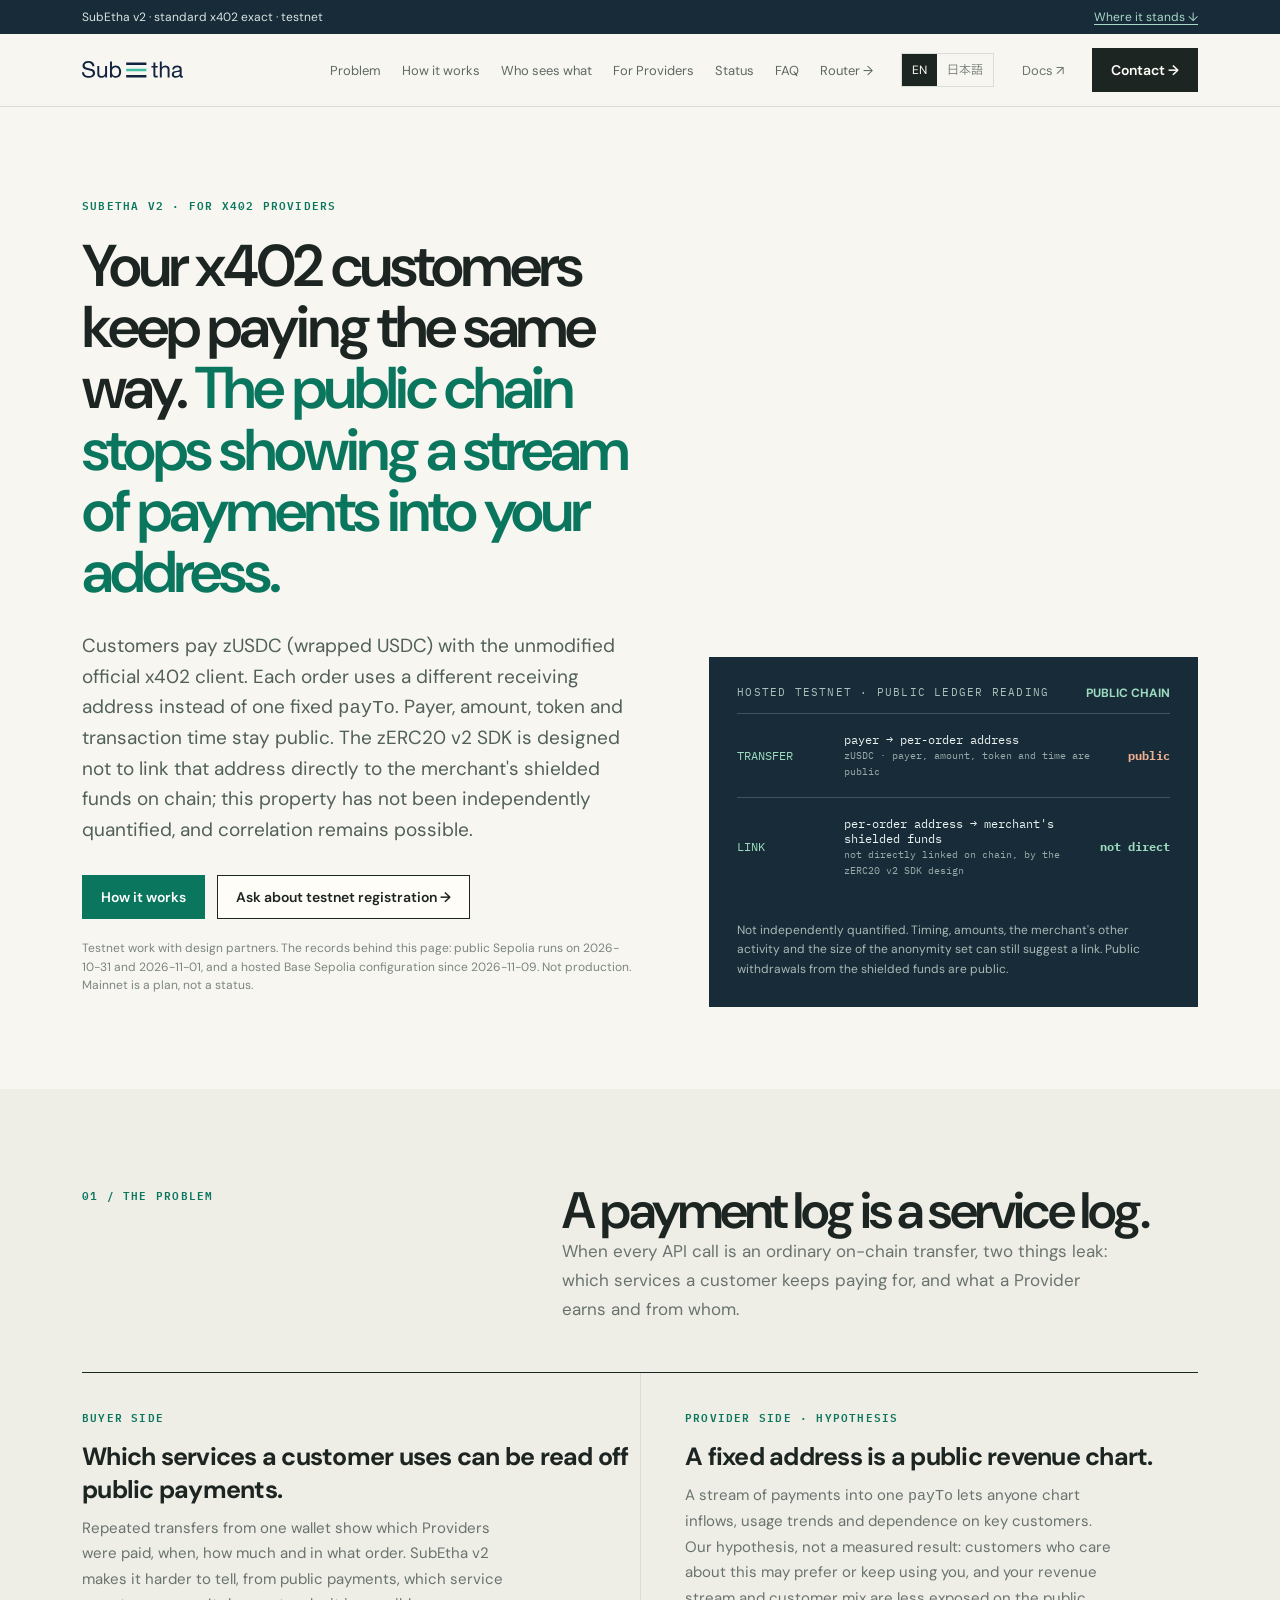
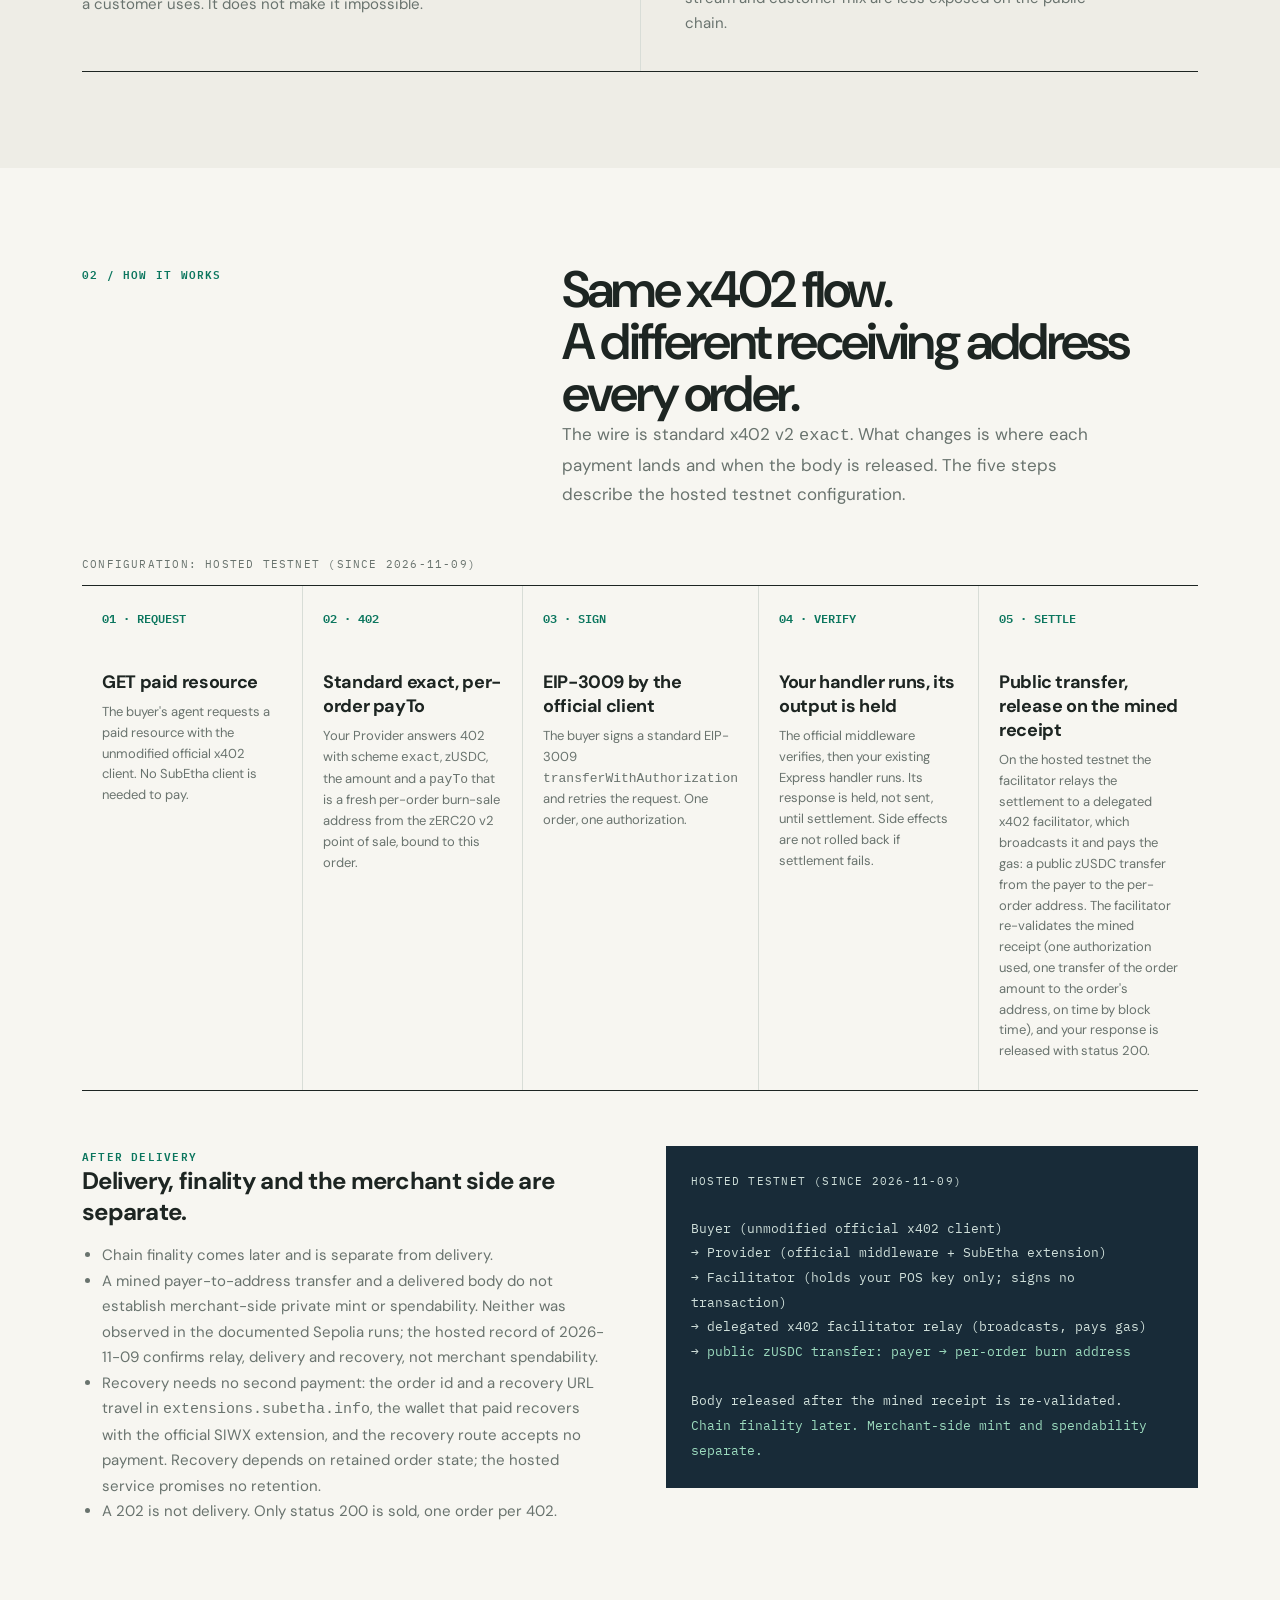
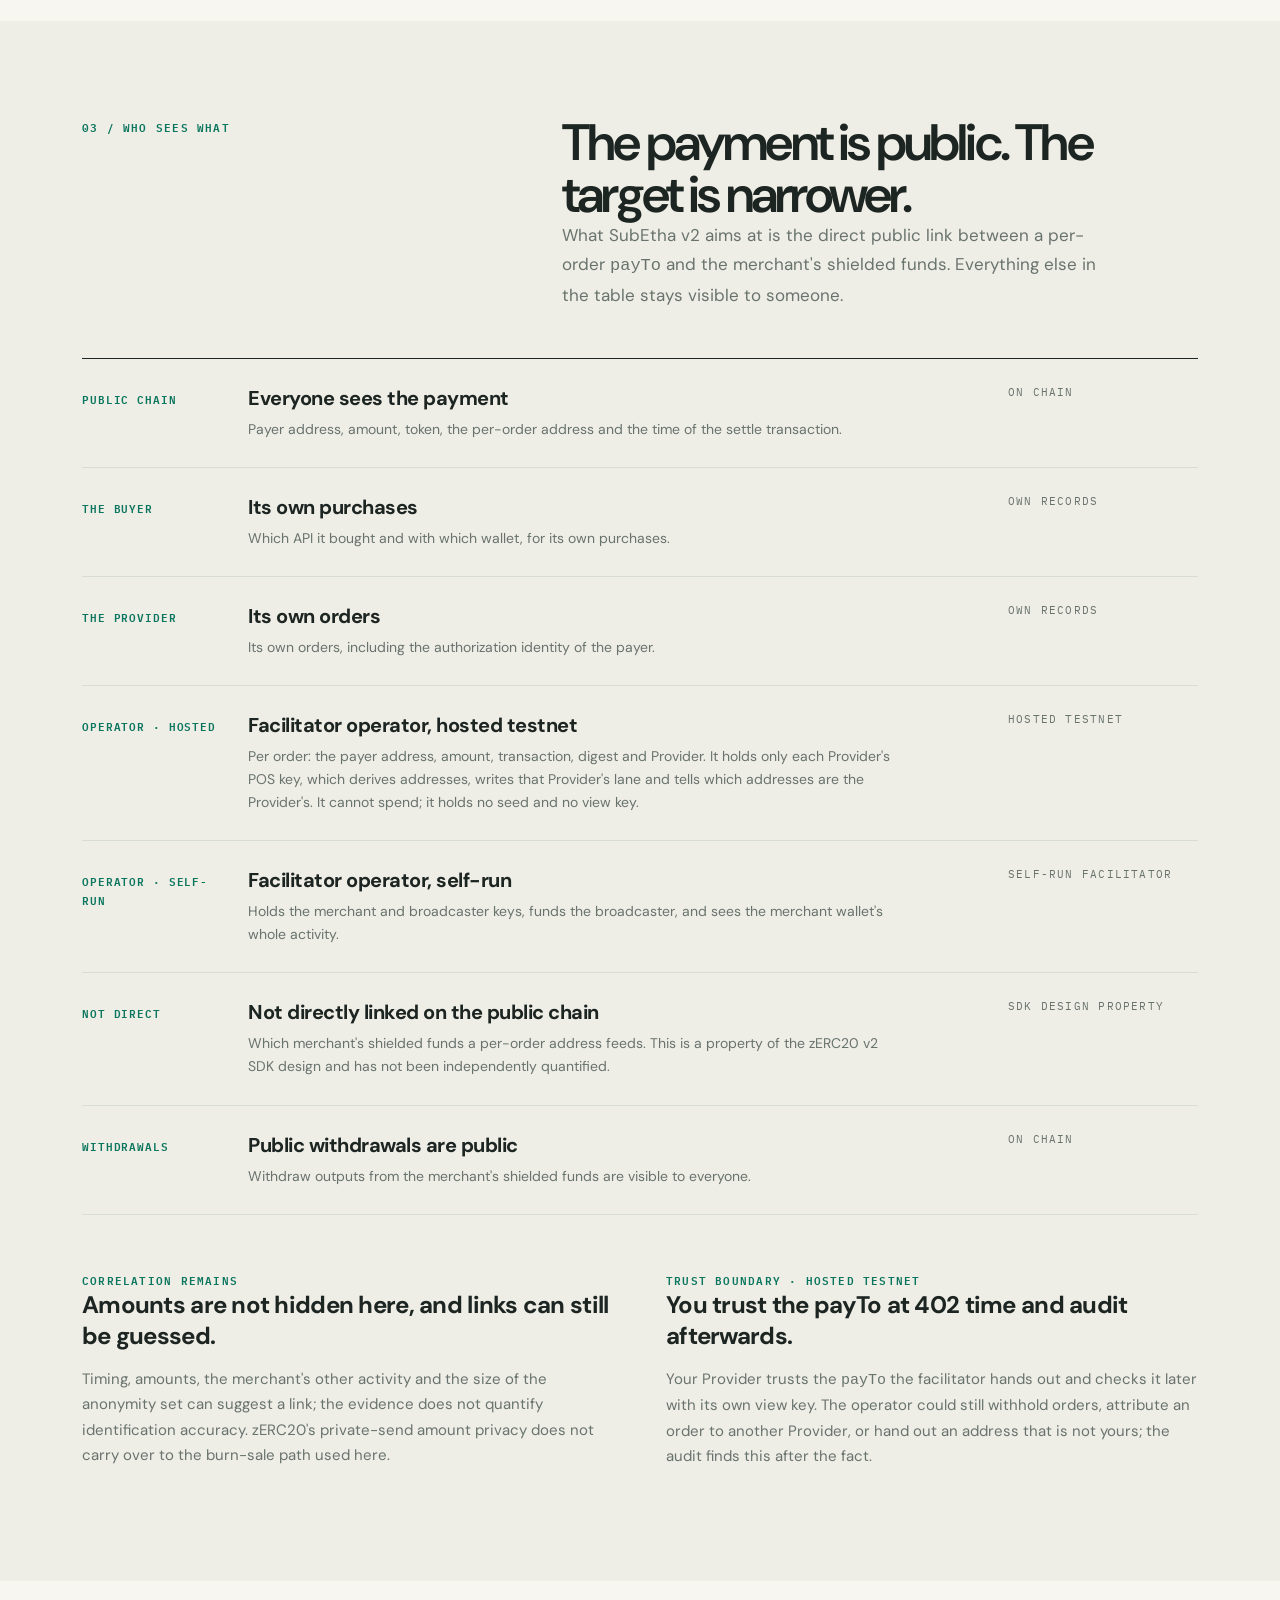
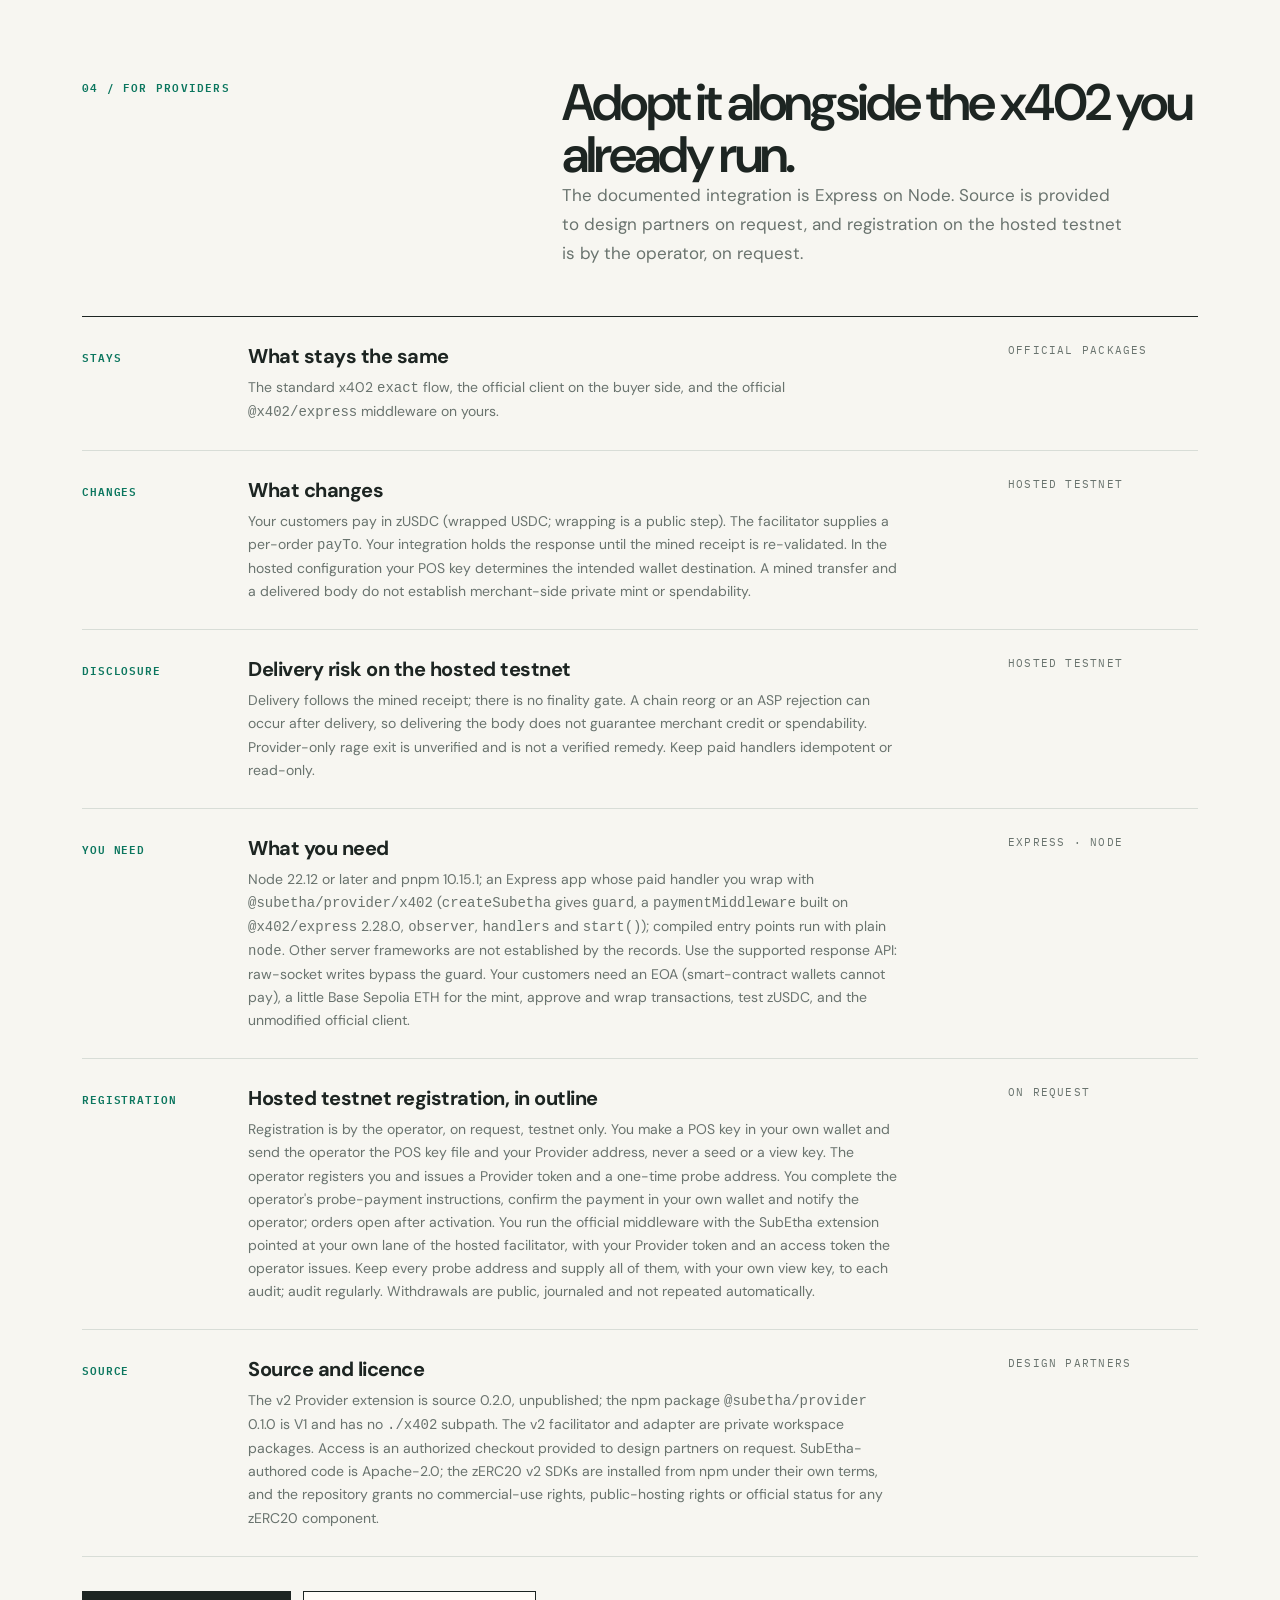
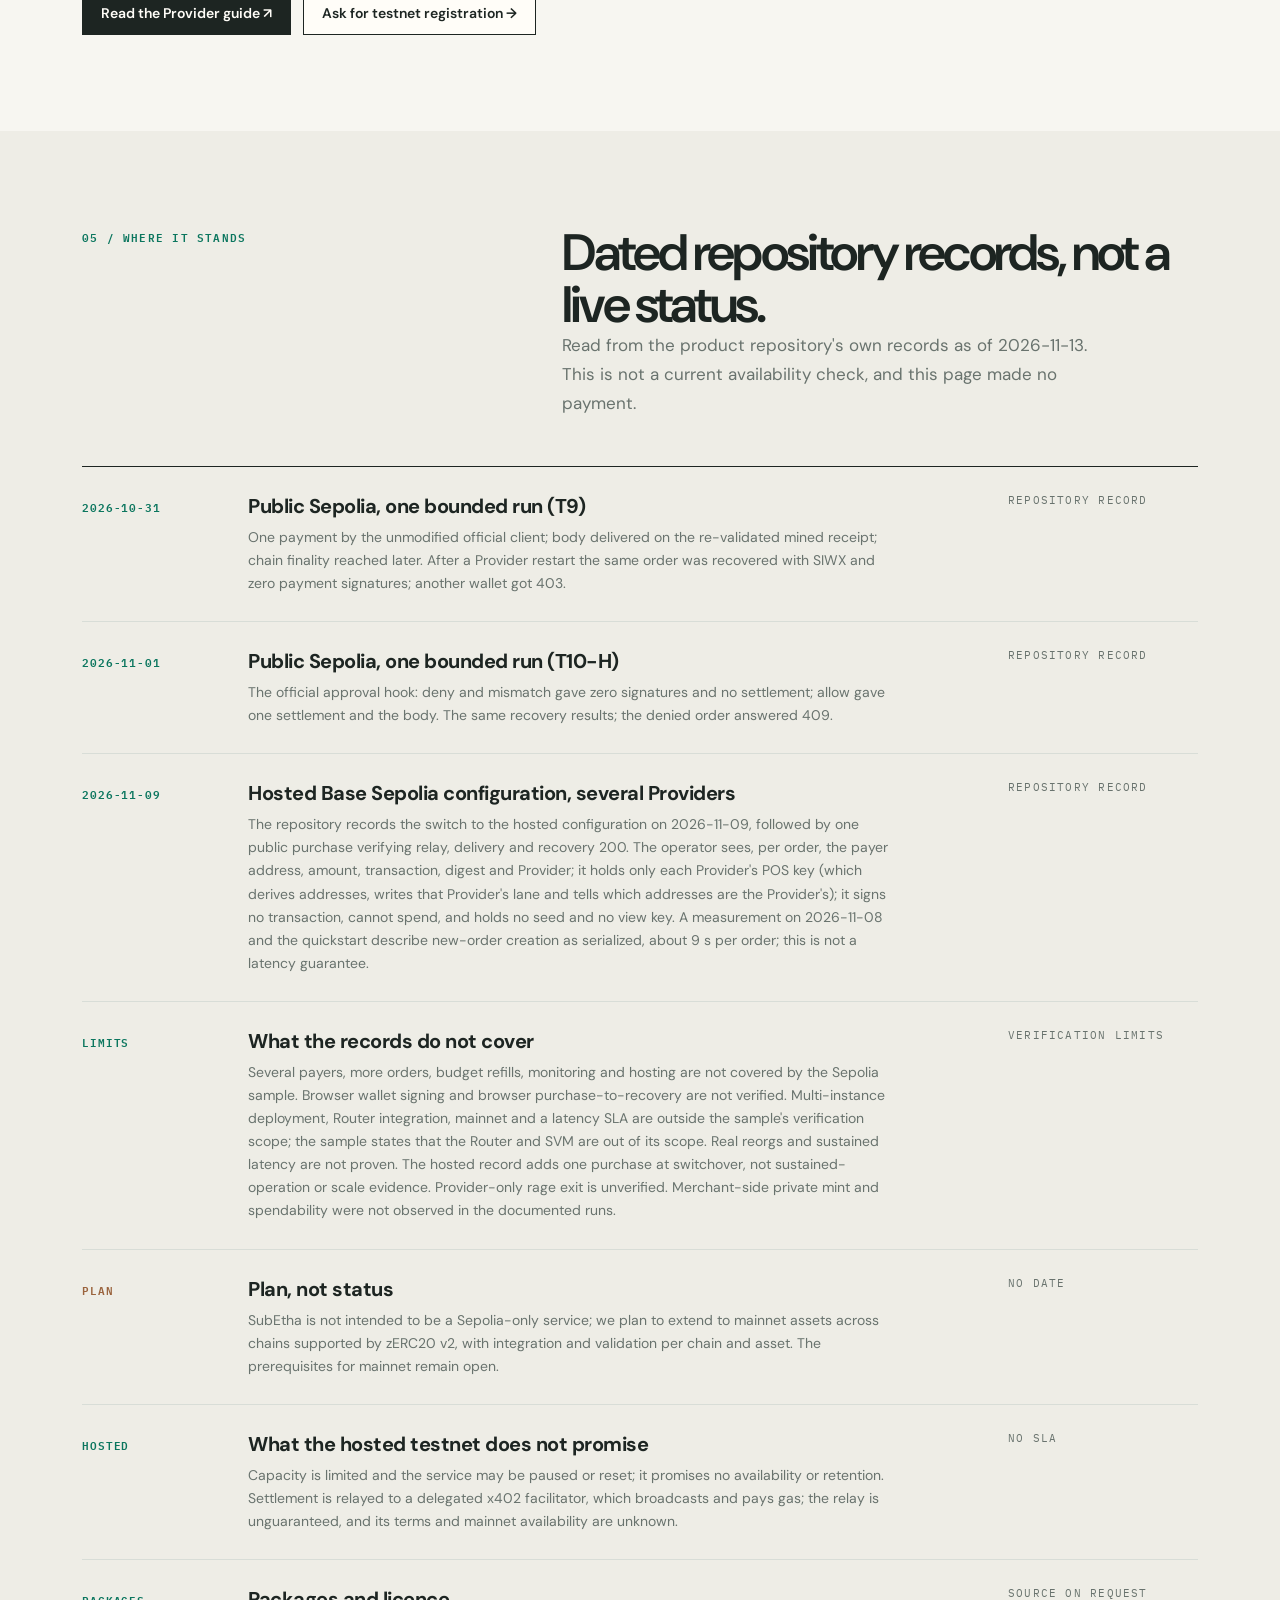
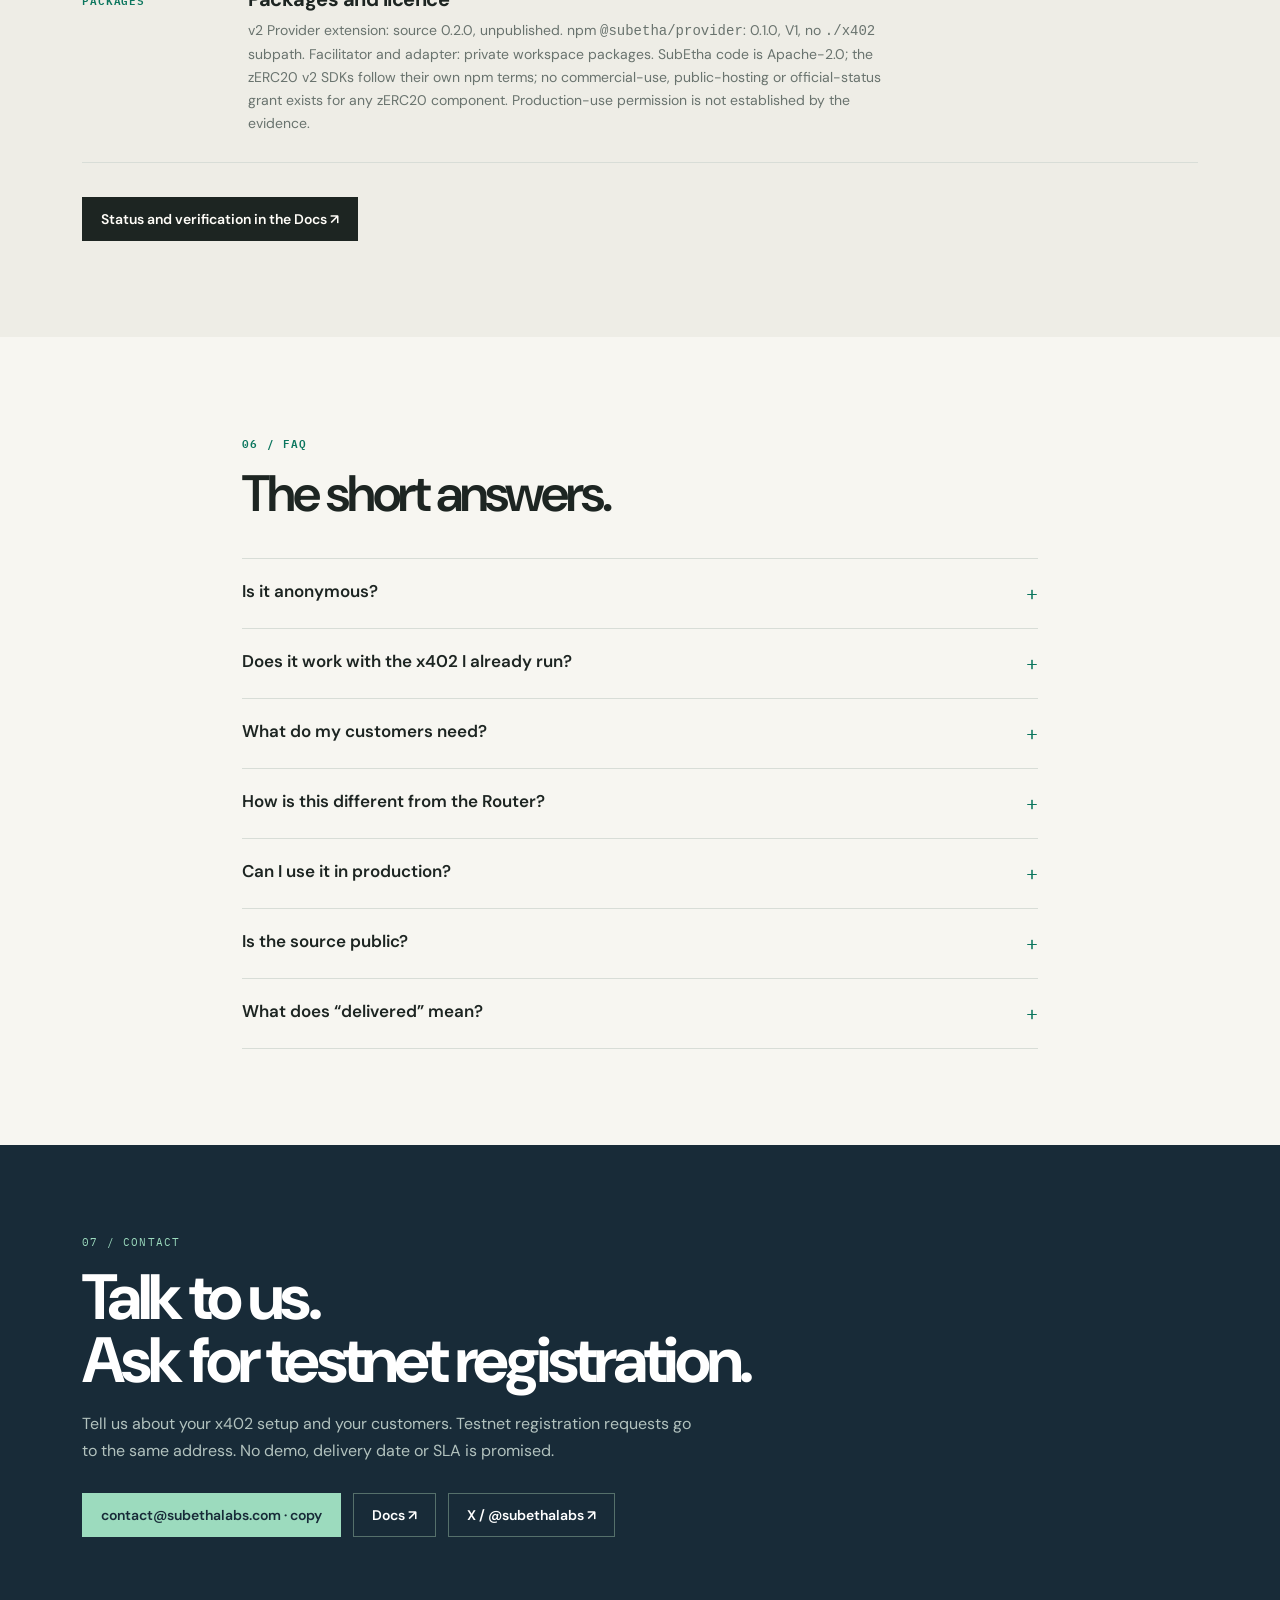
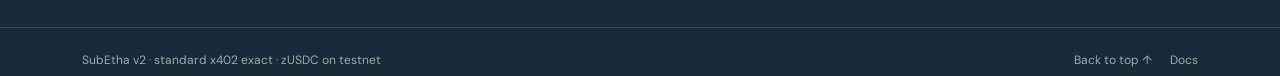
==== commit ed17c153: "lp: name the settlement relay as "a delegated x402 facilitator" (EN/JA) Owner decision D7: public pa" ====
--- a/index.html
+++ b/index.html
@@ -29,10 +29,10 @@
 <main id="top">
 <section class="hero"><div class="wrap hero-grid"><div data-reveal><div class="mono eyebrow">SubEtha v2 · for x402 Providers</div><h1>Your x402 customers keep paying the same way. <em>The public chain stops showing a stream of payments into your address.</em></h1><p class="hero-lede">Customers pay zUSDC (wrapped USDC) with the unmodified official x402 client. Each order uses a different receiving address instead of one fixed <code>payTo</code>. Payer, amount, token and transaction time stay public. The zERC20 v2 SDK is designed not to link that address directly to the merchant's shielded funds on chain; this property has not been independently quantified, and correlation remains possible.</p><div class="hero-actions"><a class="btn btn-green" href="#how-it-works">How it works</a><a class="btn btn-light" href="#contact">Ask about testnet registration →</a></div><p class="hero-note">Testnet work with design partners. The records behind this page: public Sepolia runs on 2026-10-31 and 2026-11-01, and a hosted Base Sepolia configuration since 2026-11-09. Not production. Mainnet is a plan, not a status.</p></div><div class="ledger" data-reveal><div class="ledger-head"><span class="mono">Hosted testnet · public ledger reading</span><strong>PUBLIC CHAIN</strong></div><div><div class="ledger-line"><span class="ok">TRANSFER</span><span>payer → per-order address<br><small>zUSDC · payer, amount, token and time are public</small></span><strong class="warn">public</strong></div><div class="ledger-line"><span class="ok">LINK</span><span>per-order address → merchant's shielded funds<br><small>not directly linked on chain, by the zERC20 v2 SDK design</small></span><strong class="ok">not direct</strong></div></div><div class="ledger-foot">Not independently quantified. Timing, amounts, the merchant's other activity and the size of the anonymity set can still suggest a link. Public withdrawals from the shielded funds are public.</div></div></div></section>
 <section id="problem" class="band section"><div class="wrap"><div class="section-head"><div class="mono eyebrow">01 / The problem</div><div><h2>A payment log is a service log.</h2><p class="section-intro">When every API call is an ordinary on-chain transfer, two things leak: which services a customer keeps paying for, and what a Provider earns and from whom.</p></div></div><div class="manifesto"><div><div class="mono eyebrow">Buyer side</div><h3>Which services a customer uses can be read off public payments.</h3><p>Repeated transfers from one wallet show which Providers were paid, when, how much and in what order. SubEtha v2 makes it harder to tell, from public payments, which service a customer uses. It does not make it impossible.</p></div><div><div class="mono eyebrow">Provider side · hypothesis</div><h3>A fixed address is a public revenue chart.</h3><p>A stream of payments into one <code>payTo</code> lets anyone chart inflows, usage trends and dependence on key customers. Our hypothesis, not a measured result: customers who care about this may prefer or keep using you, and your revenue stream and customer mix are less exposed on the public chain.</p></div></div></div></section>
-<section id="how-it-works" class="section"><div class="wrap"><div class="section-head"><div class="mono eyebrow">02 / How it works</div><div><h2>Same x402 flow.<br>A different receiving address every order.</h2><p class="section-intro">The wire is standard x402 v2 <code>exact</code>. What changes is where each payment lands and when the body is released. The five steps describe the hosted testnet configuration.</p></div></div><div class="mono muted" style="margin-bottom:14px">Configuration: hosted testnet (since 2026-11-09)</div><div class="flow"><article data-reveal><div class="num">01 · REQUEST</div><h3>GET paid resource</h3><p>The buyer's agent requests a paid resource with the unmodified official x402 client. No SubEtha client is needed to pay.</p></article><article data-reveal><div class="num">02 · 402</div><h3>Standard exact, per-order payTo</h3><p>Your Provider answers 402 with scheme <code>exact</code>, zUSDC, the amount and a <code>payTo</code> that is a fresh per-order burn-sale address from the zERC20 v2 point of sale, bound to this order.</p></article><article data-reveal><div class="num">03 · SIGN</div><h3>EIP-3009 by the official client</h3><p>The buyer signs a standard EIP-3009 <code>transferWithAuthorization</code> and retries the request. One order, one authorization.</p></article><article data-reveal><div class="num">04 · VERIFY</div><h3>Your handler runs, its output is held</h3><p>The official middleware verifies, then your existing Express handler runs. Its response is held, not sent, until settlement. Side effects are not rolled back if settlement fails.</p></article><article data-reveal><div class="num">05 · SETTLE</div><h3>Public transfer, release on the mined receipt</h3><p>On the hosted testnet the facilitator relays the settlement to x402.org, which broadcasts it and pays the gas: a public zUSDC transfer from the payer to the per-order address. The facilitator re-validates the mined receipt (one authorization used, one transfer of the order amount to the order's address, on time by block time), and your response is released with status 200.</p></article></div><div class="split"><div><div class="mono eyebrow">After delivery</div><h3>Delivery, finality and the merchant side are separate.</h3><ul><li>Chain finality comes later and is separate from delivery.</li><li>A mined payer-to-address transfer and a delivered body do not establish merchant-side private mint or spendability. Neither was observed in the documented Sepolia runs; the hosted record of 2026-11-09 confirms relay, delivery and recovery, not merchant spendability.</li><li>Recovery needs no second payment: the order id and a recovery URL travel in <code>extensions.subetha.info</code>, the wallet that paid recovers with the official SIWX extension, and the recovery route accepts no payment. Recovery depends on retained order state; the hosted service promises no retention.</li><li>A 202 is not delivery. Only status 200 is sold, one order per 402.</li></ul></div><div class="codebox" tabindex="0" role="region" aria-label="Hosted testnet flow"><div class="mono">Hosted testnet (since 2026-11-09)</div><br>Buyer (unmodified official x402 client)<br>  → Provider (official middleware + SubEtha extension)<br>  → Facilitator (holds your POS key only; signs no transaction)<br>  → x402.org relay (broadcasts, pays gas)<br>  → <span class="accent">public zUSDC transfer: payer → per-order burn address</span><br><br>Body released after the mined receipt is re-validated.<br><span class="accent">Chain finality later. Merchant-side mint and spendability separate.</span></div></div></div></section>
+<section id="how-it-works" class="section"><div class="wrap"><div class="section-head"><div class="mono eyebrow">02 / How it works</div><div><h2>Same x402 flow.<br>A different receiving address every order.</h2><p class="section-intro">The wire is standard x402 v2 <code>exact</code>. What changes is where each payment lands and when the body is released. The five steps describe the hosted testnet configuration.</p></div></div><div class="mono muted" style="margin-bottom:14px">Configuration: hosted testnet (since 2026-11-09)</div><div class="flow"><article data-reveal><div class="num">01 · REQUEST</div><h3>GET paid resource</h3><p>The buyer's agent requests a paid resource with the unmodified official x402 client. No SubEtha client is needed to pay.</p></article><article data-reveal><div class="num">02 · 402</div><h3>Standard exact, per-order payTo</h3><p>Your Provider answers 402 with scheme <code>exact</code>, zUSDC, the amount and a <code>payTo</code> that is a fresh per-order burn-sale address from the zERC20 v2 point of sale, bound to this order.</p></article><article data-reveal><div class="num">03 · SIGN</div><h3>EIP-3009 by the official client</h3><p>The buyer signs a standard EIP-3009 <code>transferWithAuthorization</code> and retries the request. One order, one authorization.</p></article><article data-reveal><div class="num">04 · VERIFY</div><h3>Your handler runs, its output is held</h3><p>The official middleware verifies, then your existing Express handler runs. Its response is held, not sent, until settlement. Side effects are not rolled back if settlement fails.</p></article><article data-reveal><div class="num">05 · SETTLE</div><h3>Public transfer, release on the mined receipt</h3><p>On the hosted testnet the facilitator relays the settlement to a delegated x402 facilitator, which broadcasts it and pays the gas: a public zUSDC transfer from the payer to the per-order address. The facilitator re-validates the mined receipt (one authorization used, one transfer of the order amount to the order's address, on time by block time), and your response is released with status 200.</p></article></div><div class="split"><div><div class="mono eyebrow">After delivery</div><h3>Delivery, finality and the merchant side are separate.</h3><ul><li>Chain finality comes later and is separate from delivery.</li><li>A mined payer-to-address transfer and a delivered body do not establish merchant-side private mint or spendability. Neither was observed in the documented Sepolia runs; the hosted record of 2026-11-09 confirms relay, delivery and recovery, not merchant spendability.</li><li>Recovery needs no second payment: the order id and a recovery URL travel in <code>extensions.subetha.info</code>, the wallet that paid recovers with the official SIWX extension, and the recovery route accepts no payment. Recovery depends on retained order state; the hosted service promises no retention.</li><li>A 202 is not delivery. Only status 200 is sold, one order per 402.</li></ul></div><div class="codebox" tabindex="0" role="region" aria-label="Hosted testnet flow"><div class="mono">Hosted testnet (since 2026-11-09)</div><br>Buyer (unmodified official x402 client)<br>  → Provider (official middleware + SubEtha extension)<br>  → Facilitator (holds your POS key only; signs no transaction)<br>  → delegated x402 facilitator relay (broadcasts, pays gas)<br>  → <span class="accent">public zUSDC transfer: payer → per-order burn address</span><br><br>Body released after the mined receipt is re-validated.<br><span class="accent">Chain finality later. Merchant-side mint and spendability separate.</span></div></div></div></section>
 <section id="visibility" class="band section"><div class="wrap"><div class="section-head"><div class="mono eyebrow">03 / Who sees what</div><div><h2>The payment is public. The target is narrower.</h2><p class="section-intro">What SubEtha v2 aims at is the direct public link between a per-order <code>payTo</code> and the merchant's shielded funds. Everything else in the table stays visible to someone.</p></div></div><div class="timeline"><div class="timeline-row"><div class="status">Public chain</div><div><h3>Everyone sees the payment</h3><p>Payer address, amount, token, the per-order address and the time of the settle transaction.</p></div><div class="mono muted">on chain</div></div><div class="timeline-row"><div class="status">The buyer</div><div><h3>Its own purchases</h3><p>Which API it bought and with which wallet, for its own purchases.</p></div><div class="mono muted">own records</div></div><div class="timeline-row"><div class="status">The Provider</div><div><h3>Its own orders</h3><p>Its own orders, including the authorization identity of the payer.</p></div><div class="mono muted">own records</div></div><div class="timeline-row"><div class="status">Operator · hosted</div><div><h3>Facilitator operator, hosted testnet</h3><p>Per order: the payer address, amount, transaction, digest and Provider. It holds only each Provider's POS key, which derives addresses, writes that Provider's lane and tells which addresses are the Provider's. It cannot spend; it holds no seed and no view key.</p></div><div class="mono muted">hosted testnet</div></div><div class="timeline-row"><div class="status">Operator · self-run</div><div><h3>Facilitator operator, self-run</h3><p>Holds the merchant and broadcaster keys, funds the broadcaster, and sees the merchant wallet's whole activity.</p></div><div class="mono muted">self-run facilitator</div></div><div class="timeline-row"><div class="status">Not direct</div><div><h3>Not directly linked on the public chain</h3><p>Which merchant's shielded funds a per-order address feeds. This is a property of the zERC20 v2 SDK design and has not been independently quantified.</p></div><div class="mono muted">SDK design property</div></div><div class="timeline-row"><div class="status">Withdrawals</div><div><h3>Public withdrawals are public</h3><p>Withdraw outputs from the merchant's shielded funds are visible to everyone.</p></div><div class="mono muted">on chain</div></div></div><div class="split"><div><div class="mono eyebrow">Correlation remains</div><h3>Amounts are not hidden here, and links can still be guessed.</h3><p>Timing, amounts, the merchant's other activity and the size of the anonymity set can suggest a link; the evidence does not quantify identification accuracy. <!-- claims-ok rule=hidden-amount text="zERC20's private-send amount privacy does not carry over to the burn-sale path used here." reason=limitation -->zERC20's private-send amount privacy does not carry over to the burn-sale path used here.</p></div><div><div class="mono eyebrow">Trust boundary · hosted testnet</div><h3>You trust the payTo at 402 time and audit afterwards.</h3><p>Your Provider trusts the <code>payTo</code> the facilitator hands out and checks it later with its own view key. The operator could still withhold orders, attribute an order to another Provider, or hand out an address that is not yours; the audit finds this after the fact.</p></div></div></div></section>
-<section id="providers" class="section"><div class="wrap"><div class="section-head"><div class="mono eyebrow">04 / For Providers</div><div><h2>Adopt it alongside the x402 you already run.</h2><p class="section-intro">The documented integration is Express on Node. Source is provided to design partners on request. Registration on the hosted testnet is by invite (being opened in stages) or by the operator, on request.</p></div></div><div class="timeline"><div class="timeline-row"><div class="status">Stays</div><div><h3>What stays the same</h3><p>The standard x402 <code>exact</code> flow, the official client on the buyer side, and the official <code>@x402/express</code> middleware on yours.</p></div><div class="mono muted">official packages</div></div><div class="timeline-row"><div class="status">Changes</div><div><h3>What changes</h3><p>Your customers pay in zUSDC (wrapped USDC; wrapping is a public step). The facilitator supplies a per-order <code>payTo</code>. Your integration holds the response until the mined receipt is re-validated. In the hosted configuration your POS key determines the intended wallet destination. A mined transfer and a delivered body do not establish merchant-side private mint or spendability.</p></div><div class="mono muted">hosted testnet</div></div><div class="timeline-row"><div class="status">Disclosure</div><div><h3>Delivery risk on the hosted testnet</h3><p>Delivery follows the mined receipt; there is no finality gate. A chain reorg or an ASP rejection can occur after delivery, so delivering the body does not guarantee merchant credit or spendability. Provider-only rage exit is unverified and is not a verified remedy. Keep paid handlers idempotent or read-only.</p></div><div class="mono muted">hosted testnet</div></div><div class="timeline-row"><div class="status">You need</div><div><h3>What you need</h3><p>Node 22.12 or later and pnpm 10.15.1; an Express app whose paid handler you wrap with <code>@subetha/provider/x402</code> (<code>createSubetha</code> gives <code>guard</code>, a <code>paymentMiddleware</code> built on <code>@x402/express</code> 2.28.0, <code>observer</code>, <code>handlers</code> and <code>start()</code>); compiled entry points run with plain <code>node</code>. Other server frameworks are not established by the records. Use the supported response API: raw-socket writes bypass the guard. Your customers need an EOA (smart-contract wallets cannot pay), a little Base Sepolia ETH for the mint, approve and wrap transactions, test zUSDC, and the unmodified official client.</p></div><div class="mono muted">Express · Node</div></div><div class="timeline-row"><div class="status">Registration</div><div><h3>Hosted testnet registration, in outline</h3><p>Registration is testnet only, and there are two ways in. Registration by invite is being opened in stages: with an invite you make a POS key, register, pay a one-time probe and activate from your own machine, signed by your own EOA. The Provider tools it uses have not been issued yet; the <a href="https://docs.subethalabs.com/v2/providers/register/" target="_blank" rel="noopener">registration guide</a> lists them once they are. The operator path stays open: you make a POS key in your own wallet and send the operator the POS key file and your Provider address, never a seed or a view key; the operator registers you and issues a Provider token and a one-time probe address; you complete the operator's probe-payment instructions, confirm the payment in your own wallet and notify the operator; orders open after activation. Either way, you run the official middleware with the SubEtha extension pointed at your own lane of the hosted facilitator, with your Provider token. Keep every probe address and supply all of them, with your own view key, to each audit; audit regularly. Withdrawals are public, journaled and not repeated automatically.</p></div><div class="mono muted">by invite · on request</div></div><div class="timeline-row"><div class="status">Source</div><div><h3>Source and licence</h3><p>The v2 Provider extension is source 0.2.0, unpublished; the npm package <code>@subetha/provider</code> 0.1.0 is V1 and has no <code>./x402</code> subpath. The v2 facilitator and adapter are private workspace packages. Access is an authorized checkout provided to design partners on request. SubEtha-authored code is Apache-2.0; the zERC20 v2 SDKs are installed from npm under their own terms, and the repository grants no commercial-use rights, public-hosting rights or official status for any zERC20 component.</p></div><div class="mono muted">design partners</div></div></div><div class="hero-actions" style="margin-top:34px"><a class="btn btn-dark" href="https://docs.subethalabs.com/v2/providers/" target="_blank" rel="noopener">Read the Provider guide ↗</a><a class="btn btn-light" href="#contact">Ask for testnet registration →</a></div></div></section>
-<section id="status" class="band section"><div class="wrap"><div class="section-head"><div class="mono eyebrow">05 / Where it stands</div><div><h2>Dated repository records, not a live status.</h2><p class="section-intro">Read from the product repository's own records as of 2026-11-13. This is not a current availability check, and this page made no payment.</p></div></div><div class="timeline"><div class="timeline-row"><div class="status">2026-10-31</div><div><h3>Public Sepolia, one bounded run (T9)</h3><p>One payment by the unmodified official client; body delivered on the re-validated mined receipt; chain finality reached later. After a Provider restart the same order was recovered with SIWX and zero payment signatures; another wallet got 403.</p></div><div class="mono muted">repository record</div></div><div class="timeline-row"><div class="status">2026-11-01</div><div><h3>Public Sepolia, one bounded run (T10-H)</h3><p>The official approval hook: deny and mismatch gave zero signatures and no settlement; allow gave one settlement and the body. The same recovery results; the denied order answered 409.</p></div><div class="mono muted">repository record</div></div><div class="timeline-row"><div class="status">2026-11-09</div><div><h3>Hosted Base Sepolia configuration, several Providers</h3><p>The repository records the switch to the hosted configuration on 2026-11-09, followed by one public purchase verifying relay, delivery and recovery 200. The operator sees, per order, the payer address, amount, transaction, digest and Provider; it holds only each Provider's POS key (which derives addresses, writes that Provider's lane and tells which addresses are the Provider's); it signs no transaction, cannot spend, and holds no seed and no view key. A measurement on 2026-11-08 and the quickstart describe new-order creation as serialized, about 9 s per order; this is not a latency guarantee.</p></div><div class="mono muted">repository record</div></div><div class="timeline-row"><div class="status">Limits</div><div><h3>What the records do not cover</h3><p>Several payers, more orders, budget refills, monitoring and hosting are not covered by the Sepolia sample. Browser wallet signing and browser purchase-to-recovery are not verified. Multi-instance deployment, Router integration, mainnet and a latency SLA are outside the sample's verification scope; the sample states that the Router and SVM are out of its scope. Real reorgs and sustained latency are not proven. The hosted record adds one purchase at switchover, not sustained-operation or scale evidence. Provider-only rage exit is unverified. Merchant-side private mint and spendability were not observed in the documented runs.</p></div><div class="mono muted">verification limits</div></div><div class="timeline-row"><div class="status roadmap">Plan</div><div><h3>Plan, not status</h3><p>SubEtha is not intended to be a Sepolia-only service; we plan to extend to mainnet assets across chains supported by zERC20 v2, with integration and validation per chain and asset. The prerequisites for mainnet remain open.</p></div><div class="mono muted">no date</div></div><div class="timeline-row"><div class="status">Hosted</div><div><h3>What the hosted testnet does not promise</h3><p>Capacity is limited and the service may be paused or reset; it promises no availability or retention. Settlement is relayed to x402.org, which broadcasts and pays gas; the relay is unguaranteed, and its terms and mainnet availability are unknown.</p></div><div class="mono muted">no SLA</div></div><div class="timeline-row"><div class="status">Packages</div><div><h3>Packages and licence</h3><p>v2 Provider extension: source 0.2.0, unpublished. npm <code>@subetha/provider</code>: 0.1.0, V1, no <code>./x402</code> subpath. Facilitator and adapter: private workspace packages. SubEtha code is Apache-2.0; the zERC20 v2 SDKs follow their own npm terms; no commercial-use, public-hosting or official-status grant exists for any zERC20 component. Production-use permission is not established by the evidence.</p></div><div class="mono muted">source on request</div></div></div><div class="hero-actions" style="margin-top:34px"><a class="btn btn-dark" href="https://docs.subethalabs.com/v2/status/" target="_blank" rel="noopener">Status and verification in the Docs ↗</a></div></div></section>
+<section id="providers" class="section"><div class="wrap"><div class="section-head"><div class="mono eyebrow">04 / For Providers</div><div><h2>Adopt it alongside the x402 you already run.</h2><p class="section-intro">The documented integration is Express on Node. Source is provided to design partners on request, and registration on the hosted testnet is by the operator, on request.</p></div></div><div class="timeline"><div class="timeline-row"><div class="status">Stays</div><div><h3>What stays the same</h3><p>The standard x402 <code>exact</code> flow, the official client on the buyer side, and the official <code>@x402/express</code> middleware on yours.</p></div><div class="mono muted">official packages</div></div><div class="timeline-row"><div class="status">Changes</div><div><h3>What changes</h3><p>Your customers pay in zUSDC (wrapped USDC; wrapping is a public step). The facilitator supplies a per-order <code>payTo</code>. Your integration holds the response until the mined receipt is re-validated. In the hosted configuration your POS key determines the intended wallet destination. A mined transfer and a delivered body do not establish merchant-side private mint or spendability.</p></div><div class="mono muted">hosted testnet</div></div><div class="timeline-row"><div class="status">Disclosure</div><div><h3>Delivery risk on the hosted testnet</h3><p>Delivery follows the mined receipt; there is no finality gate. A chain reorg or an ASP rejection can occur after delivery, so delivering the body does not guarantee merchant credit or spendability. Provider-only rage exit is unverified and is not a verified remedy. Keep paid handlers idempotent or read-only.</p></div><div class="mono muted">hosted testnet</div></div><div class="timeline-row"><div class="status">You need</div><div><h3>What you need</h3><p>Node 22.12 or later and pnpm 10.15.1; an Express app whose paid handler you wrap with <code>@subetha/provider/x402</code> (<code>createSubetha</code> gives <code>guard</code>, a <code>paymentMiddleware</code> built on <code>@x402/express</code> 2.28.0, <code>observer</code>, <code>handlers</code> and <code>start()</code>); compiled entry points run with plain <code>node</code>. Other server frameworks are not established by the records. Use the supported response API: raw-socket writes bypass the guard. Your customers need an EOA (smart-contract wallets cannot pay), a little Base Sepolia ETH for the mint, approve and wrap transactions, test zUSDC, and the unmodified official client.</p></div><div class="mono muted">Express · Node</div></div><div class="timeline-row"><div class="status">Registration</div><div><h3>Hosted testnet registration, in outline</h3><p>Registration is by the operator, on request, testnet only. You make a POS key in your own wallet and send the operator the POS key file and your Provider address, never a seed or a view key. The operator registers you and issues a Provider token and a one-time probe address. You complete the operator's probe-payment instructions, confirm the payment in your own wallet and notify the operator; orders open after activation. You run the official middleware with the SubEtha extension pointed at your own lane of the hosted facilitator, with your Provider token and an access token the operator issues. Keep every probe address and supply all of them, with your own view key, to each audit; audit regularly. Withdrawals are public, journaled and not repeated automatically.</p></div><div class="mono muted">on request</div></div><div class="timeline-row"><div class="status">Source</div><div><h3>Source and licence</h3><p>The v2 Provider extension is source 0.2.0, unpublished; the npm package <code>@subetha/provider</code> 0.1.0 is V1 and has no <code>./x402</code> subpath. The v2 facilitator and adapter are private workspace packages. Access is an authorized checkout provided to design partners on request. SubEtha-authored code is Apache-2.0; the zERC20 v2 SDKs are installed from npm under their own terms, and the repository grants no commercial-use rights, public-hosting rights or official status for any zERC20 component.</p></div><div class="mono muted">design partners</div></div></div><div class="hero-actions" style="margin-top:34px"><a class="btn btn-dark" href="https://docs.subethalabs.com/v2/providers/" target="_blank" rel="noopener">Read the Provider guide ↗</a><a class="btn btn-light" href="#contact">Ask for testnet registration →</a></div></div></section>
+<section id="status" class="band section"><div class="wrap"><div class="section-head"><div class="mono eyebrow">05 / Where it stands</div><div><h2>Dated repository records, not a live status.</h2><p class="section-intro">Read from the product repository's own records as of 2026-11-13. This is not a current availability check, and this page made no payment.</p></div></div><div class="timeline"><div class="timeline-row"><div class="status">2026-10-31</div><div><h3>Public Sepolia, one bounded run (T9)</h3><p>One payment by the unmodified official client; body delivered on the re-validated mined receipt; chain finality reached later. After a Provider restart the same order was recovered with SIWX and zero payment signatures; another wallet got 403.</p></div><div class="mono muted">repository record</div></div><div class="timeline-row"><div class="status">2026-11-01</div><div><h3>Public Sepolia, one bounded run (T10-H)</h3><p>The official approval hook: deny and mismatch gave zero signatures and no settlement; allow gave one settlement and the body. The same recovery results; the denied order answered 409.</p></div><div class="mono muted">repository record</div></div><div class="timeline-row"><div class="status">2026-11-09</div><div><h3>Hosted Base Sepolia configuration, several Providers</h3><p>The repository records the switch to the hosted configuration on 2026-11-09, followed by one public purchase verifying relay, delivery and recovery 200. The operator sees, per order, the payer address, amount, transaction, digest and Provider; it holds only each Provider's POS key (which derives addresses, writes that Provider's lane and tells which addresses are the Provider's); it signs no transaction, cannot spend, and holds no seed and no view key. A measurement on 2026-11-08 and the quickstart describe new-order creation as serialized, about 9 s per order; this is not a latency guarantee.</p></div><div class="mono muted">repository record</div></div><div class="timeline-row"><div class="status">Limits</div><div><h3>What the records do not cover</h3><p>Several payers, more orders, budget refills, monitoring and hosting are not covered by the Sepolia sample. Browser wallet signing and browser purchase-to-recovery are not verified. Multi-instance deployment, Router integration, mainnet and a latency SLA are outside the sample's verification scope; the sample states that the Router and SVM are out of its scope. Real reorgs and sustained latency are not proven. The hosted record adds one purchase at switchover, not sustained-operation or scale evidence. Provider-only rage exit is unverified. Merchant-side private mint and spendability were not observed in the documented runs.</p></div><div class="mono muted">verification limits</div></div><div class="timeline-row"><div class="status roadmap">Plan</div><div><h3>Plan, not status</h3><p>SubEtha is not intended to be a Sepolia-only service; we plan to extend to mainnet assets across chains supported by zERC20 v2, with integration and validation per chain and asset. The prerequisites for mainnet remain open.</p></div><div class="mono muted">no date</div></div><div class="timeline-row"><div class="status">Hosted</div><div><h3>What the hosted testnet does not promise</h3><p>Capacity is limited and the service may be paused or reset; it promises no availability or retention. Settlement is relayed to a delegated x402 facilitator, which broadcasts and pays gas; the relay is unguaranteed, and its terms and mainnet availability are unknown.</p></div><div class="mono muted">no SLA</div></div><div class="timeline-row"><div class="status">Packages</div><div><h3>Packages and licence</h3><p>v2 Provider extension: source 0.2.0, unpublished. npm <code>@subetha/provider</code>: 0.1.0, V1, no <code>./x402</code> subpath. Facilitator and adapter: private workspace packages. SubEtha code is Apache-2.0; the zERC20 v2 SDKs follow their own npm terms; no commercial-use, public-hosting or official-status grant exists for any zERC20 component. Production-use permission is not established by the evidence.</p></div><div class="mono muted">source on request</div></div></div><div class="hero-actions" style="margin-top:34px"><a class="btn btn-dark" href="https://docs.subethalabs.com/v2/status/" target="_blank" rel="noopener">Status and verification in the Docs ↗</a></div></div></section>
 <section id="faq" class="section"><div class="wrap faq"><div class="mono eyebrow">06 / FAQ</div><h2 style="margin:16px 0 38px">The short answers.</h2><!-- claims-ok rule=anonymity text="Is it anonymous?" reason=denial --><details><summary>Is it anonymous?<span>+</span></summary><p>No. The payer address, the amount, the token, the per-order address and the time of the settle transaction are public on chain, and amounts are not hidden on this burn-sale path. What is not directly linked on the public chain is which merchant's shielded funds a per-order address feeds, a zERC20 v2 SDK design property that has not been independently quantified. Correlation through timing, amounts, your other activity and the size of the anonymity set remains possible, and public withdrawals are public.</p></details><details><summary>Does it work with the x402 I already run?<span>+</span></summary><p>The documented integration is the official <code>@x402/express</code> middleware 2.28.0 with the SubEtha extension around an existing Express handler, on Node 22.12 or later. Your customers keep the unmodified official client. The records do not establish other server frameworks, and the Provider and facilitator processes are not designed for browser embedding.</p></details><details><summary>What do my customers need?<span>+</span></summary><p>An EOA (smart-contract wallets cannot pay; EIP-3009 verifies ECDSA only), a little Base Sepolia ETH for the mint, approve and wrap transactions, test zUSDC obtained by wrapping test USDC, and the unmodified official client. They should keep the <code>orderId</code> from the 402 before signing and never sign again for the same order after a timeout or a refusal: a signed authorization stays usable on chain until its <code>validBefore</code>, and a refusal is not a revocation.</p></details><details><summary>How is this different from the Router?<span>+</span></summary><p>The SubEtha Router is a separate product with its own page: an MCP server that lets an agent pay on one testnet rail and reach a paid API on another, testnet-only and unaudited. The Provider-side path on this page is not the Router, and nothing here establishes privacy properties for purchases made through the Router. Router integration with SubEtha v2 is outside the verification scope of the documented path. See <a href="/router/">the Router page</a> and <a href="https://docs.subethalabs.com/v2/#subetha-and-the-router" target="_blank" rel="noopener">SubEtha and the Router</a> in the Docs.</p></details><details><summary>Can I use it in production?<span>+</span></summary><p>No. The current offering is testnet work with design partners. SubEtha's own code is Apache-2.0; the zERC20 v2 SDKs are installed from npm under their own terms, and the repository grants no commercial-use rights, public-hosting rights or official status for any zERC20 component. Production-use permission is not established by the evidence presented here.</p></details><details><summary>Is the source public?<span>+</span></summary><p>No. The v2 Provider extension is unpublished source (0.2.0); the facilitator and adapter are private workspace packages. No v2 package exists on npm; <code>@subetha/provider</code> 0.1.0 on npm is V1. Source is provided to design partners on request.</p></details><details><summary>What does “delivered” mean?<span>+</span></summary><p>Your response is released only after the facilitator re-validates the mined receipt. Chain finality is later and separate, and delivery does not establish merchant-side private mint or spendability. A 202 is not delivery; only status 200 is sold, one order per 402.</p></details></div></section>
 <section id="contact" class="contact"><div class="wrap"><div class="mono">07 / Contact</div><h2>Talk to us.<br>Ask for testnet registration.</h2><p>Tell us about your x402 setup and your customers. Testnet registration requests go to the same address. No demo, delivery date or SLA is promised.</p><div class="contact-actions"><button class="btn btn-dark" data-copy="contact@subethalabs.com">contact@subethalabs.com · copy</button><a class="btn btn-light" href="https://docs.subethalabs.com/v2/" target="_blank" rel="noopener">Docs ↗</a><a class="btn btn-light" href="https://x.com/subethalabs" target="_blank" rel="noopener">X / @subethalabs ↗</a></div></div></section>
 </main><footer><div class="wrap"><span>SubEtha v2 · standard x402 exact · zUSDC on testnet</span><div class="footer-links"><a href="#top">Back to top ↑</a><a href="https://docs.subethalabs.com/v2/" target="_blank" rel="noopener">Docs</a></div></div></footer>
@@ -40,10 +40,10 @@
 <div id="ja" lang="ja"><header><div class="wrap"><a href="#top-ja" aria-label="SubEtha home"><img class="brand" src="assets/brand/subetha-wordmark-color.svg" alt="SubEtha"></a><nav class="nav"><a href="#problem-ja">課題</a><a href="#how-it-works-ja">仕組み</a><a href="#visibility-ja">誰に何が見えるか</a><a href="#providers-ja">Provider 向け</a><a href="#status-ja">現在地</a><a href="#faq-ja">FAQ</a><a href="/router/">Router →</a></nav><div class="lang" role="group" aria-label="Language / 言語"><button type="button" data-lang="en" aria-label="English" aria-pressed="false">EN</button><button type="button" data-lang="ja" aria-pressed="true" aria-label="日本語"><span class="lang-full">日本語</span><span class="lang-short" aria-hidden="true">JA</span></button></div><a href="https://docs.subethalabs.com/v2/" target="_blank" rel="noopener" style="font-size:13px;color:var(--muted)">Docs ↗</a><a class="btn btn-dark" href="#contact-ja">相談する →</a><details class="mobile-menu"><summary>メニュー</summary><nav aria-label="モバイルナビゲーション"><a href="#problem-ja">課題</a><a href="#how-it-works-ja">仕組み</a><a href="#visibility-ja">誰に何が見えるか</a><a href="#providers-ja">Provider 向け</a><a href="#status-ja">現在地</a><a href="#faq-ja">FAQ</a><a href="/router/">Router →</a><a href="https://docs.subethalabs.com/v2/" target="_blank" rel="noopener">Docs ↗</a><a class="btn btn-dark" href="#contact-ja">相談する →</a></nav></details></div></header><main id="top-ja">
 <section class="hero"><div class="wrap hero-grid"><div><div class="mono eyebrow">SubEtha v2 · x402 Provider 向け</div><h1>顧客の x402 の支払い方は変わらない。<em>公開チェーンに、あなたのアドレスへの入金の列が残らなくなる。</em></h1><p class="hero-lede">顧客は、無改造の公式 x402 クライアントで zUSDC（wrap した USDC）を支払う。固定の <code>payTo</code> ではなく、注文ごとに異なる受取アドレスを使う。payer・金額・token・取引時刻は公開のまま。zERC20 v2 SDK の設計では、そのアドレスと merchant の shielded funds は公開チェーン上で直接結び付かない。この性質は独立に定量評価されておらず、相関による推測は可能。</p><div class="hero-actions"><a class="btn btn-green" href="#how-it-works-ja">仕組みを見る</a><a class="btn btn-light" href="#contact-ja">テストネット登録を相談する →</a></div><p class="hero-note">設計パートナーとのテストネット段階です。このページの根拠となる記録: 公開 Sepolia での実行（2026-10-31、2026-11-01）と、2026-11-09 以降の hosted Base Sepolia 構成。本番ではありません。メインネットは計画であり、現状ではありません。</p></div><div class="ledger"><div class="ledger-head"><span class="mono">Hosted testnet · 公開台帳の読み方</span><strong>PUBLIC CHAIN</strong></div><div><div class="ledger-line"><span class="ok">TRANSFER</span><span>payer → 注文ごとのアドレス<br><small>zUSDC · payer、金額、token、時刻は公開</small></span><strong class="warn">public</strong></div><div class="ledger-line"><span class="ok">LINK</span><span>注文ごとのアドレス → merchant の shielded funds<br><small>zERC20 v2 SDK の設計により、チェーン上では直接結び付かない</small></span><strong class="ok">not direct</strong></div></div><div class="ledger-foot">独立した定量評価はされていません。タイミング、金額、merchant の他の活動、匿名性セットの大きさから、関連が推測され得ます。shielded funds からの公開 withdraw は公開です。</div></div></div></section>
 <section id="problem-ja" class="band section"><div class="wrap"><div class="section-head"><div class="mono eyebrow">01 / 課題</div><div><h2>支払いログは、利用ログになる。</h2><p class="section-intro">API 呼び出しのたびに通常のオンチェーン送金が起きると、2 つのことが漏れます。顧客がどのサービスに払い続けているか、そして Provider が誰からいくら得ているか。</p></div></div><div class="manifesto"><div><div class="mono eyebrow">買い手側</div><h3>どのサービスを使ったかが、公開決済から辿られうる。</h3><p>1 つのウォレットからの繰り返しの送金は、どの Provider に、いつ、いくら、どの順で払ったかを示します。SubEtha v2 は、公開決済からどのサービスを使ったかを辿りにくくします。不可能にするものではありません。</p></div><div><div class="mono eyebrow">Provider 側 · 仮説</div><h3>固定アドレスは、公開の売上グラフになる。</h3><p>1 つの <code>payTo</code> への入金の列からは、誰でも入金・利用トレンド・大口顧客への依存を描けます。仮説であり、測定結果ではありません: これを気にする顧客はあなたを選び続けるかもしれず、売上の流れと顧客構成が公開チェーン上で晒されにくくなります。</p></div></div></div></section>
-<section id="how-it-works-ja" class="section"><div class="wrap"><div class="section-head"><div class="mono eyebrow">02 / 仕組み</div><div><h2>同じ x402 フロー。<br>注文ごとに違う受取アドレス。</h2><p class="section-intro">ワイヤは標準の x402 v2 <code>exact</code> です。変わるのは、各支払いの着地点と、本文が解放されるタイミングです。5 つのステップは hosted testnet 構成を説明しています。</p></div></div><div class="mono muted" style="margin-bottom:14px">構成: hosted testnet（2026-11-09 以降）</div><div class="flow"><article><div class="num">01 · REQUEST</div><h3>GET paid resource</h3><p>買い手のエージェントが、無改造の公式 x402 クライアントで有料リソースを要求します。支払いに SubEtha のクライアントは要りません。</p></article><article><div class="num">02 · 402</div><h3>標準の exact、注文ごとの payTo</h3><p>あなたの Provider は 402 で scheme <code>exact</code>、zUSDC、金額、そして zERC20 v2 の point of sale が発行した新しい注文別 burn-sale アドレスを <code>payTo</code> として返し、この注文に結び付けます。</p></article><article><div class="num">03 · SIGN</div><h3>公式クライアントが EIP-3009 に署名</h3><p>買い手は標準の EIP-3009 <code>transferWithAuthorization</code> に署名して再リクエストします。1 注文、1 authorization。</p></article><article><div class="num">04 · VERIFY</div><h3>既存 handler が動き、出力は保持</h3><p>公式 middleware が verify し、既存の Express handler が実行されます。応答は settle まで送信されず保持されます。settle が失敗しても副作用は巻き戻りません。</p></article><article><div class="num">05 · SETTLE</div><h3>公開送金、mined receipt で解放</h3><p>hosted testnet では facilitator が settle を x402.org に中継し、x402.org が放送して gas を払います。payer から注文別アドレスへの公開の zUSDC 送金です。facilitator が mined receipt を再検証し（authorization の使用 1 件、注文のアドレスへの注文金額の送金 1 件、ブロック時刻で期限内）、応答が status 200 で解放されます。</p></article></div><div class="split"><div><div class="mono eyebrow">配信のあと</div><h3>配信、finality、merchant 側は別のものです。</h3><ul><li>チェーンの finality は後から来るもので、配信とは別です。</li><li>payer からアドレスへの mined 送金と配信された本文は、merchant 側の private mint や spendability を立証しません。文書化された Sepolia の実行ではどちらも観測されておらず、2026-11-09 の hosted の記録が確認したのは中継・配信・復旧であり、merchant の spendability ではありません。</li><li>復旧に再支払いは不要です。注文 id と復旧 URL は <code>extensions.subetha.info</code> で届き、支払ったウォレットが公式の SIWX 拡張で復旧し、復旧ルートは支払いを受け付けません。復旧は保持された注文状態に依存し、hosted サービスは保持を約束しません。</li><li>202 は配信ではありません。売られるのは status 200 だけで、402 ごとに 1 注文です。</li></ul></div><div class="codebox" tabindex="0" role="region" aria-label="Hosted testnet のフロー"><div class="mono">Hosted testnet（2026-11-09 以降）</div><br>Buyer（無改造の公式 x402 クライアント）<br>  → Provider（公式 middleware + SubEtha 拡張）<br>  → Facilitator（あなたの POS key のみ保持。トランザクションに署名しない）<br>  → x402.org relay（放送し、gas を払う）<br>  → <span class="accent">公開の zUSDC 送金: payer → 注文別 burn アドレス</span><br><br>mined receipt の再検証後に本文を解放。<br><span class="accent">チェーンの finality は後。merchant 側の mint と spendability は別。</span></div></div></div></section>
+<section id="how-it-works-ja" class="section"><div class="wrap"><div class="section-head"><div class="mono eyebrow">02 / 仕組み</div><div><h2>同じ x402 フロー。<br>注文ごとに違う受取アドレス。</h2><p class="section-intro">ワイヤは標準の x402 v2 <code>exact</code> です。変わるのは、各支払いの着地点と、本文が解放されるタイミングです。5 つのステップは hosted testnet 構成を説明しています。</p></div></div><div class="mono muted" style="margin-bottom:14px">構成: hosted testnet（2026-11-09 以降）</div><div class="flow"><article><div class="num">01 · REQUEST</div><h3>GET paid resource</h3><p>買い手のエージェントが、無改造の公式 x402 クライアントで有料リソースを要求します。支払いに SubEtha のクライアントは要りません。</p></article><article><div class="num">02 · 402</div><h3>標準の exact、注文ごとの payTo</h3><p>あなたの Provider は 402 で scheme <code>exact</code>、zUSDC、金額、そして zERC20 v2 の point of sale が発行した新しい注文別 burn-sale アドレスを <code>payTo</code> として返し、この注文に結び付けます。</p></article><article><div class="num">03 · SIGN</div><h3>公式クライアントが EIP-3009 に署名</h3><p>買い手は標準の EIP-3009 <code>transferWithAuthorization</code> に署名して再リクエストします。1 注文、1 authorization。</p></article><article><div class="num">04 · VERIFY</div><h3>既存 handler が動き、出力は保持</h3><p>公式 middleware が verify し、既存の Express handler が実行されます。応答は settle まで送信されず保持されます。settle が失敗しても副作用は巻き戻りません。</p></article><article><div class="num">05 · SETTLE</div><h3>公開送金、mined receipt で解放</h3><p>hosted testnet では facilitator が settle を委任先の x402 facilitator に中継し、そこが放送して gas を払います。payer から注文別アドレスへの公開の zUSDC 送金です。facilitator が mined receipt を再検証し（authorization の使用 1 件、注文のアドレスへの注文金額の送金 1 件、ブロック時刻で期限内）、応答が status 200 で解放されます。</p></article></div><div class="split"><div><div class="mono eyebrow">配信のあと</div><h3>配信、finality、merchant 側は別のものです。</h3><ul><li>チェーンの finality は後から来るもので、配信とは別です。</li><li>payer からアドレスへの mined 送金と配信された本文は、merchant 側の private mint や spendability を立証しません。文書化された Sepolia の実行ではどちらも観測されておらず、2026-11-09 の hosted の記録が確認したのは中継・配信・復旧であり、merchant の spendability ではありません。</li><li>復旧に再支払いは不要です。注文 id と復旧 URL は <code>extensions.subetha.info</code> で届き、支払ったウォレットが公式の SIWX 拡張で復旧し、復旧ルートは支払いを受け付けません。復旧は保持された注文状態に依存し、hosted サービスは保持を約束しません。</li><li>202 は配信ではありません。売られるのは status 200 だけで、402 ごとに 1 注文です。</li></ul></div><div class="codebox" tabindex="0" role="region" aria-label="Hosted testnet のフロー"><div class="mono">Hosted testnet（2026-11-09 以降）</div><br>Buyer（無改造の公式 x402 クライアント）<br>  → Provider（公式 middleware + SubEtha 拡張）<br>  → Facilitator（あなたの POS key のみ保持。トランザクションに署名しない）<br>  → 委任先の x402 facilitator relay（放送し、gas を払う）<br>  → <span class="accent">公開の zUSDC 送金: payer → 注文別 burn アドレス</span><br><br>mined receipt の再検証後に本文を解放。<br><span class="accent">チェーンの finality は後。merchant 側の mint と spendability は別。</span></div></div></div></section>
 <section id="visibility-ja" class="band section"><div class="wrap"><div class="section-head"><div class="mono eyebrow">03 / 誰に何が見えるか</div><div><h2>支払いは公開。狙いはもっと狭い。</h2><p class="section-intro">SubEtha v2 が狙うのは、注文ごとの <code>payTo</code> と merchant の shielded funds の間の、公開チェーン上の直接のリンクです。表のそれ以外は、誰かには見えています。</p></div></div><div class="timeline"><div class="timeline-row"><div class="status">公開チェーン</div><div><h3>支払いは全員に見える</h3><p>payer のアドレス、金額、token、注文ごとのアドレス、settle トランザクションの時刻。</p></div><div class="mono muted">on chain</div></div><div class="timeline-row"><div class="status">買い手</div><div><h3>自分の購入</h3><p>自分の購入について、どの API をどのウォレットで買ったか。</p></div><div class="mono muted">own records</div></div><div class="timeline-row"><div class="status">Provider</div><div><h3>自分の注文</h3><p>自分の注文。payer の authorization の identity を含みます。</p></div><div class="mono muted">own records</div></div><div class="timeline-row"><div class="status">運用者 · hosted</div><div><h3>facilitator 運用者、hosted testnet</h3><p>注文ごとに、payer のアドレス、金額、トランザクション、digest、Provider。保持するのは各 Provider の POS key だけで、それでアドレスを導出し、その Provider のレーンに書き、どのアドレスがその Provider のものかを知ります。使うことはできず、seed も view key も持ちません。</p></div><div class="mono muted">hosted testnet</div></div><div class="timeline-row"><div class="status">運用者 · self-run</div><div><h3>facilitator 運用者、self-run</h3><p>merchant と broadcaster の鍵を持ち、broadcaster に資金を入れ、merchant ウォレットの活動全体を見ます。</p></div><div class="mono muted">self-run facilitator</div></div><div class="timeline-row"><div class="status">直接ではない</div><div><h3>公開チェーン上で直接結び付かないもの</h3><p>注文ごとのアドレスがどの merchant の shielded funds に流れるか。zERC20 v2 SDK の設計上の性質で、独立した定量評価はされていません。</p></div><div class="mono muted">SDK design property</div></div><div class="timeline-row"><div class="status">Withdraw</div><div><h3>公開 withdraw は公開</h3><p>merchant の shielded funds からの withdraw 出力は全員に見えます。</p></div><div class="mono muted">on chain</div></div></div><div class="split"><div><div class="mono eyebrow">相関は残る</div><h3>ここでは金額は公開のままで、リンクは推測され得ます。</h3><p>タイミング、金額、merchant の他の活動、匿名性セットの大きさは関連を示唆し得ます。根拠は識別精度を定量化していません。<!-- claims-ok rule=hidden-amount text="burn-sale パスでは、zERC20 の private-send パスにある金額の秘匿性は引き継がれません。" reason=limitation -->burn-sale パスでは、zERC20 の private-send パスにある金額の秘匿性は引き継がれません。</p></div><div><div class="mono eyebrow">信頼境界 · hosted testnet</div><h3>402 時点の payTo を信頼し、あとで監査する。</h3><p>あなたの Provider は facilitator が渡す <code>payTo</code> を信頼し、あとから自分の view key で確認します。運用者は注文を握りつぶす、別の Provider の注文として扱う、あなたのものではないアドレスを渡す、ということがなおできます。監査はそれを事後に見つけます。</p></div></div></div></section>
-<section id="providers-ja" class="section"><div class="wrap"><div class="section-head"><div class="mono eyebrow">04 / Provider 向け</div><div><h2>いま動かしている x402 と並べて導入する。</h2><p class="section-intro">文書化された統合は Node 上の Express です。ソースは設計パートナーへ依頼ベースで提供します。hosted testnet への登録は、招待制（段階的に開放中）か、運用者への依頼で行います。</p></div></div><div class="timeline"><div class="timeline-row"><div class="status">変わらない</div><div><h3>変わらないもの</h3><p>標準の x402 <code>exact</code> フロー、買い手側の公式クライアント、あなた側の公式 <code>@x402/express</code> middleware。</p></div><div class="mono muted">official packages</div></div><div class="timeline-row"><div class="status">変わる</div><div><h3>変わるもの</h3><p>顧客は zUSDC（wrap した USDC。wrap は公開の手順）で払います。facilitator が注文ごとの <code>payTo</code> を供給します。あなたの統合は、mined receipt の再検証まで応答を保持します。hosted 構成では、あなたの POS key が意図したウォレット宛先を決めます。mined 送金と配信された本文は、merchant 側の private mint や spendability を立証しません。</p></div><div class="mono muted">hosted testnet</div></div><div class="timeline-row"><div class="status">開示</div><div><h3>hosted testnet での配信リスク</h3><p>配信は mined receipt に従い、finality のゲートはありません。チェーンの reorg や ASP の拒否は配信後にも起こり得るため、本文を配信しても merchant への入金や spendability は保証されません。Provider 単独の rage exit は未検証で、検証済みの救済ではありません。有料 handler は冪等か読み取り専用にしてください。</p></div><div class="mono muted">hosted testnet</div></div><div class="timeline-row"><div class="status">必要なもの</div><div><h3>必要なもの</h3><p>Node 22.12 以上と pnpm 10.15.1。有料 handler を <code>@subetha/provider/x402</code> で包める Express アプリ（<code>createSubetha</code> が <code>guard</code>、<code>@x402/express</code> 2.28.0 上に組んだ <code>paymentMiddleware</code>、<code>observer</code>、<code>handlers</code>、<code>start()</code> を返します）。コンパイル済みのエントリは素の <code>node</code> で動かします。他のサーバーフレームワークは記録上確立していません。サポートされた response API を使ってください。raw socket への書き込みは guard を迂回します。顧客側には EOA（スマートコントラクトウォレットは支払えません）、mint・approve・wrap のための少量の Base Sepolia ETH、テスト用 zUSDC、無改造の公式クライアントが必要です。</p></div><div class="mono muted">Express · Node</div></div><div class="timeline-row"><div class="status">登録</div><div><h3>hosted testnet 登録の概要</h3><p>登録はテストネット限定で、入り方は二つあります。招待制の登録は段階的に開放中です。招待があれば、自分のマシンから自分の EOA の署名で、POS key の作成、登録、一度きりの probe の支払い、有効化を行います。そのための Provider ツールはまだ配布されていません。配布されたら<a href="https://docs.subethalabs.com/v2/providers/register/" target="_blank" rel="noopener">登録ガイド（英語）</a>に載ります。運用者経由の登録も引き続き使えます。あなたは自分のウォレットで POS key を作り、POS key ファイルと Provider アドレスを運用者に送ります。seed や view key は決して送りません。運用者があなたを登録し、Provider token と一度きりの probe アドレスを発行します。あなたは運用者の probe 支払い手順を完了し、自分のウォレットで支払いを確認して運用者に知らせます。注文は有効化後に開きます。どちらの場合も、公式 middleware と SubEtha 拡張を、hosted facilitator 上の自分のレーンに向けて、Provider token とともに動かします。probe アドレスはすべて保管し、自分の view key とともに毎回の監査に渡します。監査は定期的に行います。withdraw は公開で、記録され、自動では繰り返されません。</p></div><div class="mono muted">by invite · on request</div></div><div class="timeline-row"><div class="status">ソース</div><div><h3>ソースとライセンス</h3><p>v2 の Provider 拡張はソース 0.2.0 で未公開です。npm パッケージ <code>@subetha/provider</code> 0.1.0 は V1 で、<code>./x402</code> サブパスを持ちません。v2 の facilitator と adapter は非公開のワークスペースパッケージです。アクセスは、設計パートナーへ依頼ベースで提供する認可済みチェックアウトです。SubEtha が書いたコードは Apache-2.0。zERC20 v2 SDK は npm からそれぞれの条件でインストールされ、この repository はいかなる zERC20 コンポーネントについても商用利用権・公開サービス運用権・公式の地位を付与しません。</p></div><div class="mono muted">design partners</div></div></div><div class="hero-actions" style="margin-top:34px"><a class="btn btn-dark" href="https://docs.subethalabs.com/v2/providers/" target="_blank" rel="noopener">Provider ガイドを読む ↗</a><a class="btn btn-light" href="#contact-ja">テストネット登録を相談する →</a></div></div></section>
-<section id="status-ja" class="band section"><div class="wrap"><div class="section-head"><div class="mono eyebrow">05 / 現在地</div><div><h2>日付つきの repository の記録。ライブの状態ではない。</h2><p class="section-intro">2026-11-13 時点で、製品 repository 自身の記録から読み取ったものです。現在の可用性の確認ではなく、このページのために支払いは行っていません。</p></div></div><div class="timeline"><div class="timeline-row"><div class="status">2026-10-31</div><div><h3>公開 Sepolia、上限つきの実行 1 回（T9）</h3><p>無改造の公式クライアントによる支払い 1 件。再検証した mined receipt で本文を配信、チェーンの finality は後から到達。Provider 再起動後、同じ注文を SIWX で支払い署名ゼロで復旧。別のウォレットは 403。</p></div><div class="mono muted">repository record</div></div><div class="timeline-row"><div class="status">2026-11-01</div><div><h3>公開 Sepolia、上限つきの実行 1 回（T10-H）</h3><p>公式の承認フック: deny と mismatch は署名ゼロ・settle なし、allow は settle 1 件と本文。復旧の結果は同じで、deny された注文は 409。</p></div><div class="mono muted">repository record</div></div><div class="timeline-row"><div class="status">2026-11-09</div><div><h3>hosted Base Sepolia 構成、複数 Provider</h3><p>repository は 2026-11-09 の hosted 構成への切替と、それに続く公開購入 1 件（中継・配信・復旧 200 を確認）を記録しています。運用者には注文ごとに payer のアドレス、金額、トランザクション、digest、Provider が見えます。保持するのは各 Provider の POS key だけで（アドレスの導出、その Provider のレーンへの書き込み、どのアドレスがその Provider のものかの把握に使います）、トランザクションに署名せず、使うこともできず、seed も view key も持ちません。2026-11-08 の計測と quickstart は、新規注文の作成を直列で 1 件あたり約 9 秒と記述しています。これはレイテンシの保証ではありません。</p></div><div class="mono muted">repository record</div></div><div class="timeline-row"><div class="status">限界</div><div><h3>記録が覆っていないもの</h3><p>複数の payer、より多い注文、予算の補充、監視、ホスティングは Sepolia のサンプルでは覆われていません。ブラウザウォレットの署名とブラウザでの購入から復旧までは未検証です。マルチインスタンス配備、Router 連携、mainnet、レイテンシ SLA はサンプルの検証範囲外で、サンプルは Router と SVM を範囲外と明記しています。実際の reorg と持続的なレイテンシは証明されていません。hosted の記録が加えるのは切替時の購入 1 件で、継続運用や規模の証拠ではありません。Provider 単独の rage exit は未検証です。merchant 側の private mint と spendability は、文書化された実行では観測されていません。</p></div><div class="mono muted">verification limits</div></div><div class="timeline-row"><div class="status roadmap">計画</div><div><h3>計画であり、現状ではない</h3><p>SubEtha は Sepolia 限定のサービスにとどまる意図ではなく、zERC20 v2 が対応するチェーンのメインネット資産へ、チェーンと資産ごとの統合と検証を経て拡張する計画です。メインネット移行の前提条件は未解決です。</p></div><div class="mono muted">no date</div></div><div class="timeline-row"><div class="status">hosted</div><div><h3>hosted testnet が約束しないもの</h3><p>容量は限られ、サービスは停止や初期化されることがあります。可用性も保持も約束しません。settle は x402.org に中継され、x402.org が放送して gas を払います。この中継は保証されず、その条件とメインネットでの提供可否は不明です。</p></div><div class="mono muted">no SLA</div></div><div class="timeline-row"><div class="status">パッケージ</div><div><h3>パッケージとライセンス</h3><p>v2 の Provider 拡張: ソース 0.2.0、未公開。npm の <code>@subetha/provider</code>: 0.1.0、V1、<code>./x402</code> サブパスなし。facilitator と adapter: 非公開のワークスペースパッケージ。SubEtha のコードは Apache-2.0、zERC20 v2 SDK はそれぞれの npm の条件に従い、いかなる zERC20 コンポーネントについても商用利用・公開サービス運用・公式の地位の付与はありません。本番利用の許可は根拠からは確認できません。</p></div><div class="mono muted">source on request</div></div></div><div class="hero-actions" style="margin-top:34px"><a class="btn btn-dark" href="https://docs.subethalabs.com/v2/status/" target="_blank" rel="noopener">Docs の Status と検証 ↗</a></div></div></section>
+<section id="providers-ja" class="section"><div class="wrap"><div class="section-head"><div class="mono eyebrow">04 / Provider 向け</div><div><h2>いま動かしている x402 と並べて導入する。</h2><p class="section-intro">文書化された統合は Node 上の Express です。ソースは設計パートナーへ依頼ベースで提供し、hosted testnet への登録は運用者が依頼を受けて行います。</p></div></div><div class="timeline"><div class="timeline-row"><div class="status">変わらない</div><div><h3>変わらないもの</h3><p>標準の x402 <code>exact</code> フロー、買い手側の公式クライアント、あなた側の公式 <code>@x402/express</code> middleware。</p></div><div class="mono muted">official packages</div></div><div class="timeline-row"><div class="status">変わる</div><div><h3>変わるもの</h3><p>顧客は zUSDC（wrap した USDC。wrap は公開の手順）で払います。facilitator が注文ごとの <code>payTo</code> を供給します。あなたの統合は、mined receipt の再検証まで応答を保持します。hosted 構成では、あなたの POS key が意図したウォレット宛先を決めます。mined 送金と配信された本文は、merchant 側の private mint や spendability を立証しません。</p></div><div class="mono muted">hosted testnet</div></div><div class="timeline-row"><div class="status">開示</div><div><h3>hosted testnet での配信リスク</h3><p>配信は mined receipt に従い、finality のゲートはありません。チェーンの reorg や ASP の拒否は配信後にも起こり得るため、本文を配信しても merchant への入金や spendability は保証されません。Provider 単独の rage exit は未検証で、検証済みの救済ではありません。有料 handler は冪等か読み取り専用にしてください。</p></div><div class="mono muted">hosted testnet</div></div><div class="timeline-row"><div class="status">必要なもの</div><div><h3>必要なもの</h3><p>Node 22.12 以上と pnpm 10.15.1。有料 handler を <code>@subetha/provider/x402</code> で包める Express アプリ（<code>createSubetha</code> が <code>guard</code>、<code>@x402/express</code> 2.28.0 上に組んだ <code>paymentMiddleware</code>、<code>observer</code>、<code>handlers</code>、<code>start()</code> を返します）。コンパイル済みのエントリは素の <code>node</code> で動かします。他のサーバーフレームワークは記録上確立していません。サポートされた response API を使ってください。raw socket への書き込みは guard を迂回します。顧客側には EOA（スマートコントラクトウォレットは支払えません）、mint・approve・wrap のための少量の Base Sepolia ETH、テスト用 zUSDC、無改造の公式クライアントが必要です。</p></div><div class="mono muted">Express · Node</div></div><div class="timeline-row"><div class="status">登録</div><div><h3>hosted testnet 登録の概要</h3><p>登録は運用者が依頼を受けて行い、テストネット限定です。あなたは自分のウォレットで POS key を作り、POS key ファイルと Provider アドレスを運用者に送ります。seed や view key は決して送りません。運用者があなたを登録し、Provider token と一度きりの probe アドレスを発行します。あなたは運用者の probe 支払い手順を完了し、自分のウォレットで支払いを確認して運用者に知らせます。注文は有効化後に開きます。公式 middleware と SubEtha 拡張を、hosted facilitator 上の自分のレーンに向けて、Provider token と運用者が発行するアクセストークンとともに動かします。probe アドレスはすべて保管し、自分の view key とともに毎回の監査に渡します。監査は定期的に行います。withdraw は公開で、記録され、自動では繰り返されません。</p></div><div class="mono muted">on request</div></div><div class="timeline-row"><div class="status">ソース</div><div><h3>ソースとライセンス</h3><p>v2 の Provider 拡張はソース 0.2.0 で未公開です。npm パッケージ <code>@subetha/provider</code> 0.1.0 は V1 で、<code>./x402</code> サブパスを持ちません。v2 の facilitator と adapter は非公開のワークスペースパッケージです。アクセスは、設計パートナーへ依頼ベースで提供する認可済みチェックアウトです。SubEtha が書いたコードは Apache-2.0。zERC20 v2 SDK は npm からそれぞれの条件でインストールされ、この repository はいかなる zERC20 コンポーネントについても商用利用権・公開サービス運用権・公式の地位を付与しません。</p></div><div class="mono muted">design partners</div></div></div><div class="hero-actions" style="margin-top:34px"><a class="btn btn-dark" href="https://docs.subethalabs.com/v2/providers/" target="_blank" rel="noopener">Provider ガイドを読む ↗</a><a class="btn btn-light" href="#contact-ja">テストネット登録を相談する →</a></div></div></section>
+<section id="status-ja" class="band section"><div class="wrap"><div class="section-head"><div class="mono eyebrow">05 / 現在地</div><div><h2>日付つきの repository の記録。ライブの状態ではない。</h2><p class="section-intro">2026-11-13 時点で、製品 repository 自身の記録から読み取ったものです。現在の可用性の確認ではなく、このページのために支払いは行っていません。</p></div></div><div class="timeline"><div class="timeline-row"><div class="status">2026-10-31</div><div><h3>公開 Sepolia、上限つきの実行 1 回（T9）</h3><p>無改造の公式クライアントによる支払い 1 件。再検証した mined receipt で本文を配信、チェーンの finality は後から到達。Provider 再起動後、同じ注文を SIWX で支払い署名ゼロで復旧。別のウォレットは 403。</p></div><div class="mono muted">repository record</div></div><div class="timeline-row"><div class="status">2026-11-01</div><div><h3>公開 Sepolia、上限つきの実行 1 回（T10-H）</h3><p>公式の承認フック: deny と mismatch は署名ゼロ・settle なし、allow は settle 1 件と本文。復旧の結果は同じで、deny された注文は 409。</p></div><div class="mono muted">repository record</div></div><div class="timeline-row"><div class="status">2026-11-09</div><div><h3>hosted Base Sepolia 構成、複数 Provider</h3><p>repository は 2026-11-09 の hosted 構成への切替と、それに続く公開購入 1 件（中継・配信・復旧 200 を確認）を記録しています。運用者には注文ごとに payer のアドレス、金額、トランザクション、digest、Provider が見えます。保持するのは各 Provider の POS key だけで（アドレスの導出、その Provider のレーンへの書き込み、どのアドレスがその Provider のものかの把握に使います）、トランザクションに署名せず、使うこともできず、seed も view key も持ちません。2026-11-08 の計測と quickstart は、新規注文の作成を直列で 1 件あたり約 9 秒と記述しています。これはレイテンシの保証ではありません。</p></div><div class="mono muted">repository record</div></div><div class="timeline-row"><div class="status">限界</div><div><h3>記録が覆っていないもの</h3><p>複数の payer、より多い注文、予算の補充、監視、ホスティングは Sepolia のサンプルでは覆われていません。ブラウザウォレットの署名とブラウザでの購入から復旧までは未検証です。マルチインスタンス配備、Router 連携、mainnet、レイテンシ SLA はサンプルの検証範囲外で、サンプルは Router と SVM を範囲外と明記しています。実際の reorg と持続的なレイテンシは証明されていません。hosted の記録が加えるのは切替時の購入 1 件で、継続運用や規模の証拠ではありません。Provider 単独の rage exit は未検証です。merchant 側の private mint と spendability は、文書化された実行では観測されていません。</p></div><div class="mono muted">verification limits</div></div><div class="timeline-row"><div class="status roadmap">計画</div><div><h3>計画であり、現状ではない</h3><p>SubEtha は Sepolia 限定のサービスにとどまる意図ではなく、zERC20 v2 が対応するチェーンのメインネット資産へ、チェーンと資産ごとの統合と検証を経て拡張する計画です。メインネット移行の前提条件は未解決です。</p></div><div class="mono muted">no date</div></div><div class="timeline-row"><div class="status">hosted</div><div><h3>hosted testnet が約束しないもの</h3><p>容量は限られ、サービスは停止や初期化されることがあります。可用性も保持も約束しません。settle は委任先の x402 facilitator に中継され、そこが放送して gas を払います。この中継は保証されず、その条件とメインネットでの提供可否は不明です。</p></div><div class="mono muted">no SLA</div></div><div class="timeline-row"><div class="status">パッケージ</div><div><h3>パッケージとライセンス</h3><p>v2 の Provider 拡張: ソース 0.2.0、未公開。npm の <code>@subetha/provider</code>: 0.1.0、V1、<code>./x402</code> サブパスなし。facilitator と adapter: 非公開のワークスペースパッケージ。SubEtha のコードは Apache-2.0、zERC20 v2 SDK はそれぞれの npm の条件に従い、いかなる zERC20 コンポーネントについても商用利用・公開サービス運用・公式の地位の付与はありません。本番利用の許可は根拠からは確認できません。</p></div><div class="mono muted">source on request</div></div></div><div class="hero-actions" style="margin-top:34px"><a class="btn btn-dark" href="https://docs.subethalabs.com/v2/status/" target="_blank" rel="noopener">Docs の Status と検証 ↗</a></div></div></section>
 <section id="faq-ja" class="section"><div class="wrap faq"><div class="mono eyebrow">06 / FAQ</div><h2 style="margin:16px 0 38px">短い回答。</h2><!-- claims-ok rule=anonymity text="匿名ですか？" reason=denial --><!-- claims-ok rule=hidden-amount text="payer のアドレス、金額、token、注文ごとのアドレス、settle トランザクションの時刻はチェーン上で公開で、この burn-sale パスでは金額は隠れません。" reason=denial --><details><summary>匿名ですか？<span>+</span></summary><p>いいえ。payer のアドレス、金額、token、注文ごとのアドレス、settle トランザクションの時刻はチェーン上で公開で、この burn-sale パスでは金額は隠れません。公開チェーン上で直接結び付かないのは、注文ごとのアドレスがどの merchant の shielded funds に流れるかで、これは zERC20 v2 SDK の設計上の性質であり、独立した定量評価はされていません。タイミング、金額、あなたの他の活動、匿名性セットの大きさによる相関は残り得て、公開 withdraw は公開です。</p></details><details><summary>いま動かしている x402 と両立しますか？<span>+</span></summary><p>文書化された統合は、既存の Express handler を公式 <code>@x402/express</code> middleware 2.28.0 と SubEtha 拡張で包むもので、Node 22.12 以上で動きます。顧客は無改造の公式クライアントのままです。他のサーバーフレームワークは記録上確立しておらず、Provider と facilitator のプロセスはブラウザ組み込みを想定していません。</p></details><details><summary>顧客側で何が必要ですか？<span>+</span></summary><p>EOA（スマートコントラクトウォレットは支払えません。EIP-3009 は ECDSA だけを検証します）、mint・approve・wrap のための少量の Base Sepolia ETH、テスト用 USDC を wrap して得るテスト用 zUSDC、無改造の公式クライアントです。署名の前に 402 の <code>orderId</code> を控え、タイムアウトや拒否の後に同じ注文へ再署名してはいけません。署名済みの authorization は <code>validBefore</code> までチェーン上で使用可能なままで、拒否は取り消しではありません。</p></details><details><summary>Router と何が違いますか？<span>+</span></summary><p>SubEtha Router は専用ページを持つ別の製品です。エージェントがあるテストネットのレールで支払い、別のレールの有料 API に到達できるようにする MCP サーバーで、テストネット限定・未監査です。このページの Provider 側の経路は Router ではなく、Router 経由の購入の秘匿性について、このページは何も示しません。Router と SubEtha v2 の連携は、文書化された経路の検証範囲外です。<a href="/router/">Router のページ</a>と Docs の <a href="https://docs.subethalabs.com/v2/#subetha-and-the-router" target="_blank" rel="noopener">SubEtha and the Router</a> を参照してください。</p></details><!-- claims-ok rule=production-ready text="本番で使えますか？" reason=denial --><details><summary>本番で使えますか？<span>+</span></summary><p>いいえ。現在の提供は、設計パートナーとのテストネット段階です。SubEtha 自身のコードは Apache-2.0。zERC20 v2 SDK は npm からそれぞれの条件でインストールされ、この repository はいかなる zERC20 コンポーネントについても商用利用権・公開サービス運用権・公式の地位を付与しません。本番利用の許可は、ここで提示した根拠からは確認できません。</p></details><details><summary>ソースは公開ですか？<span>+</span></summary><p>いいえ。v2 の Provider 拡張は未公開のソース（0.2.0）で、facilitator と adapter は非公開のワークスペースパッケージです。v2 の npm パッケージはなく、npm にある <code>@subetha/provider</code> 0.1.0 は V1 です。ソースは設計パートナーへ依頼ベースで提供します。</p></details><details><summary>「配信済み」とは何を意味しますか？<span>+</span></summary><p>応答は、facilitator が mined receipt を再検証した後にだけ解放されます。チェーンの finality は後で別のものであり、配信は merchant 側の private mint や spendability を立証しません。202 は配信ではなく、売られるのは status 200 だけで、402 ごとに 1 注文です。</p></details></div></section>
 <section id="contact-ja" class="contact"><div class="wrap"><div class="mono">07 / Contact</div><h2>相談する。<br>テストネット登録を依頼する。</h2><p>あなたの x402 の構成と顧客について教えてください。テストネット登録の相談も同じ宛先です。デモ、納期、SLA は約束しません。</p><div class="contact-actions"><button class="btn btn-dark" data-copy="contact@subethalabs.com">contact@subethalabs.com · コピー</button><a class="btn btn-light" href="https://docs.subethalabs.com/v2/" target="_blank" rel="noopener">Docs ↗</a><a class="btn btn-light" href="https://x.com/subethalabs" target="_blank" rel="noopener">X / @subethalabs ↗</a></div></div></section>
 </main><footer><div class="wrap"><span>SubEtha v2 · standard x402 exact · zUSDC on testnet</span><div class="footer-links"><a href="#top-ja">上へ ↑</a><a href="https://docs.subethalabs.com/v2/" target="_blank" rel="noopener">Docs</a></div></div></footer></div>
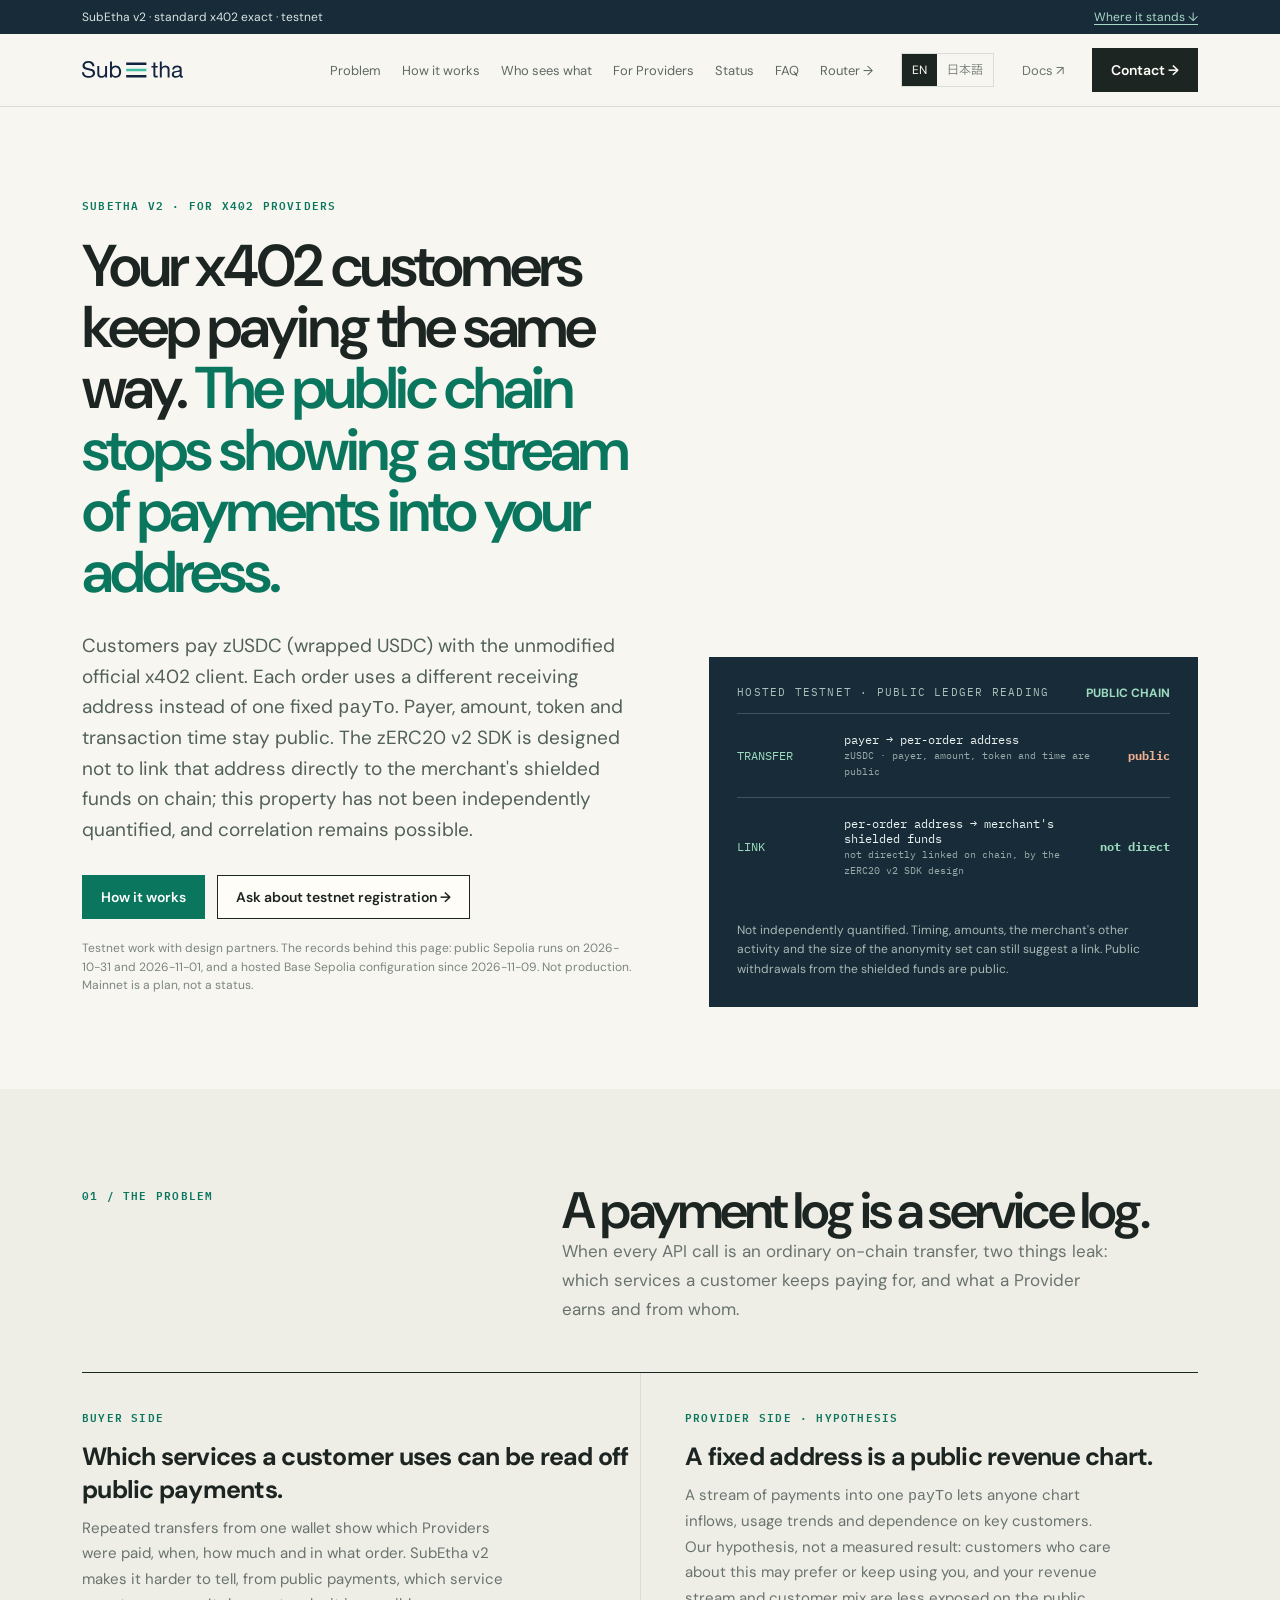
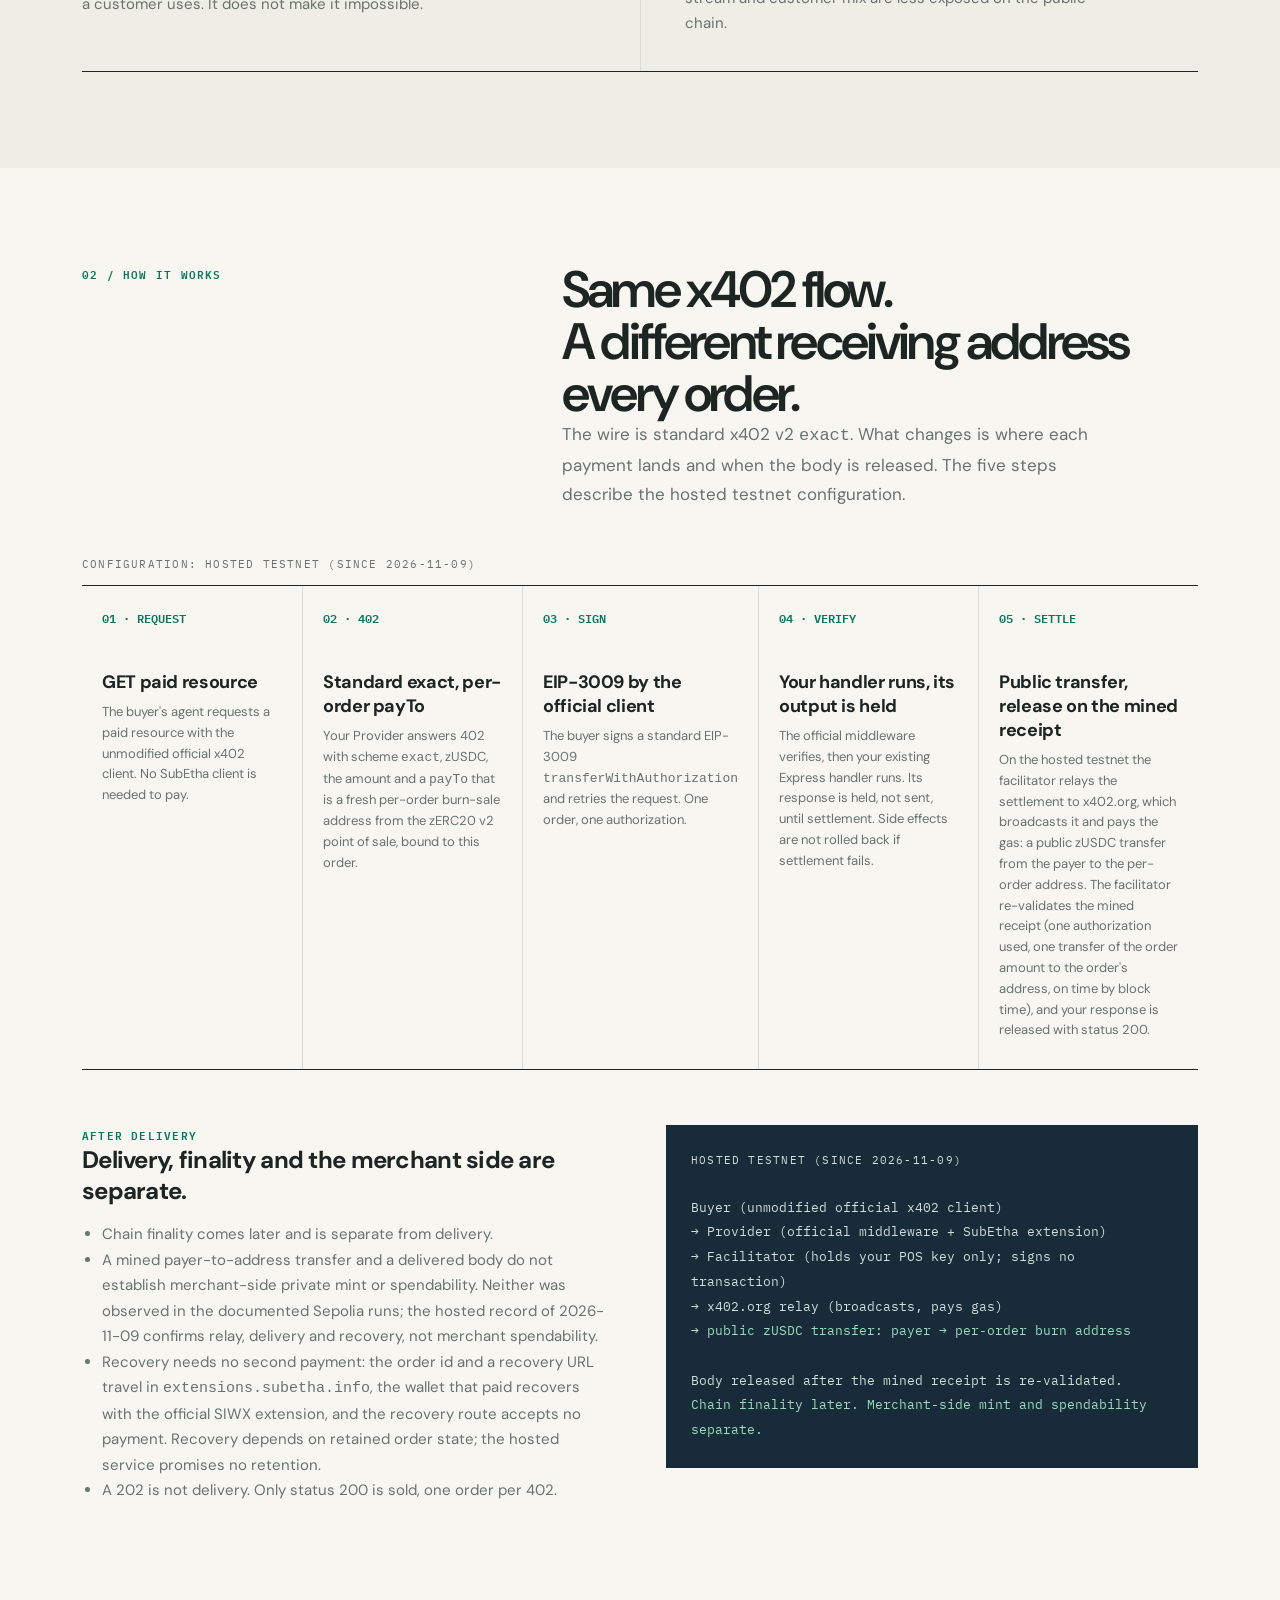
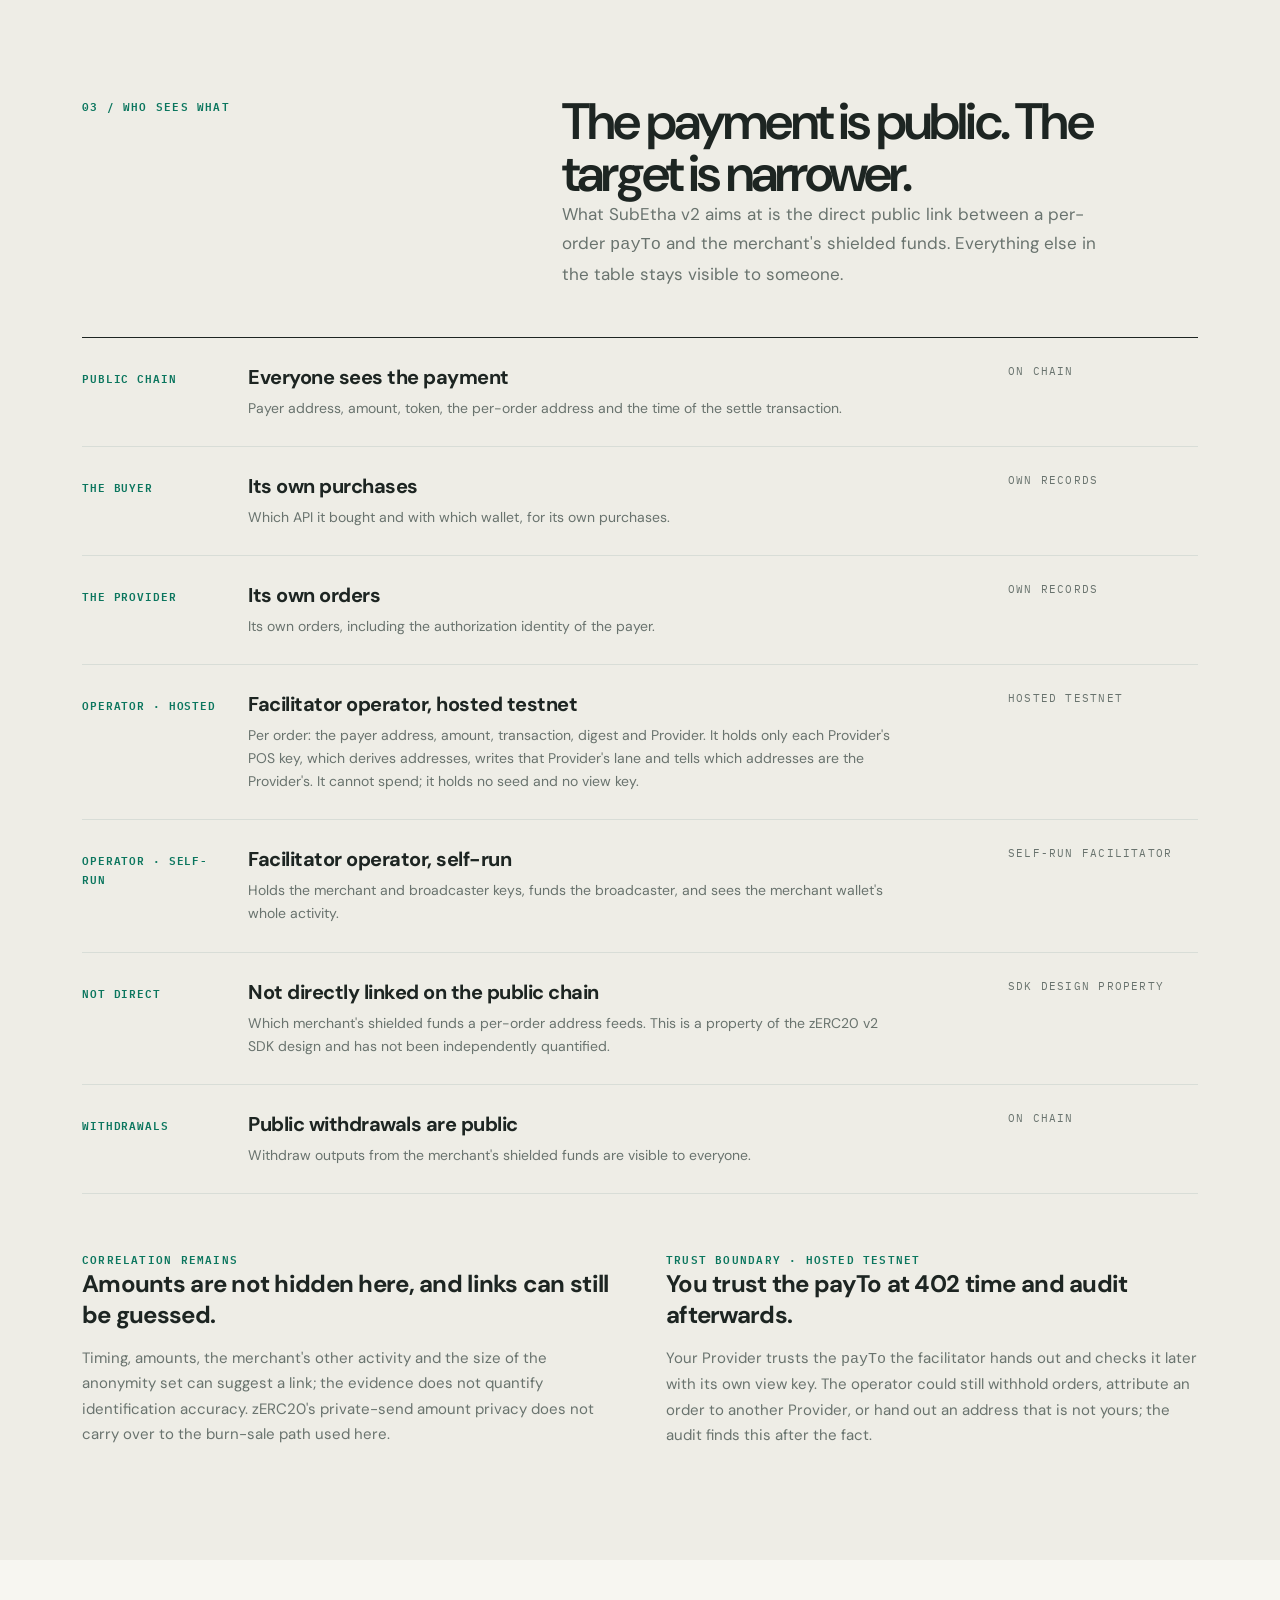
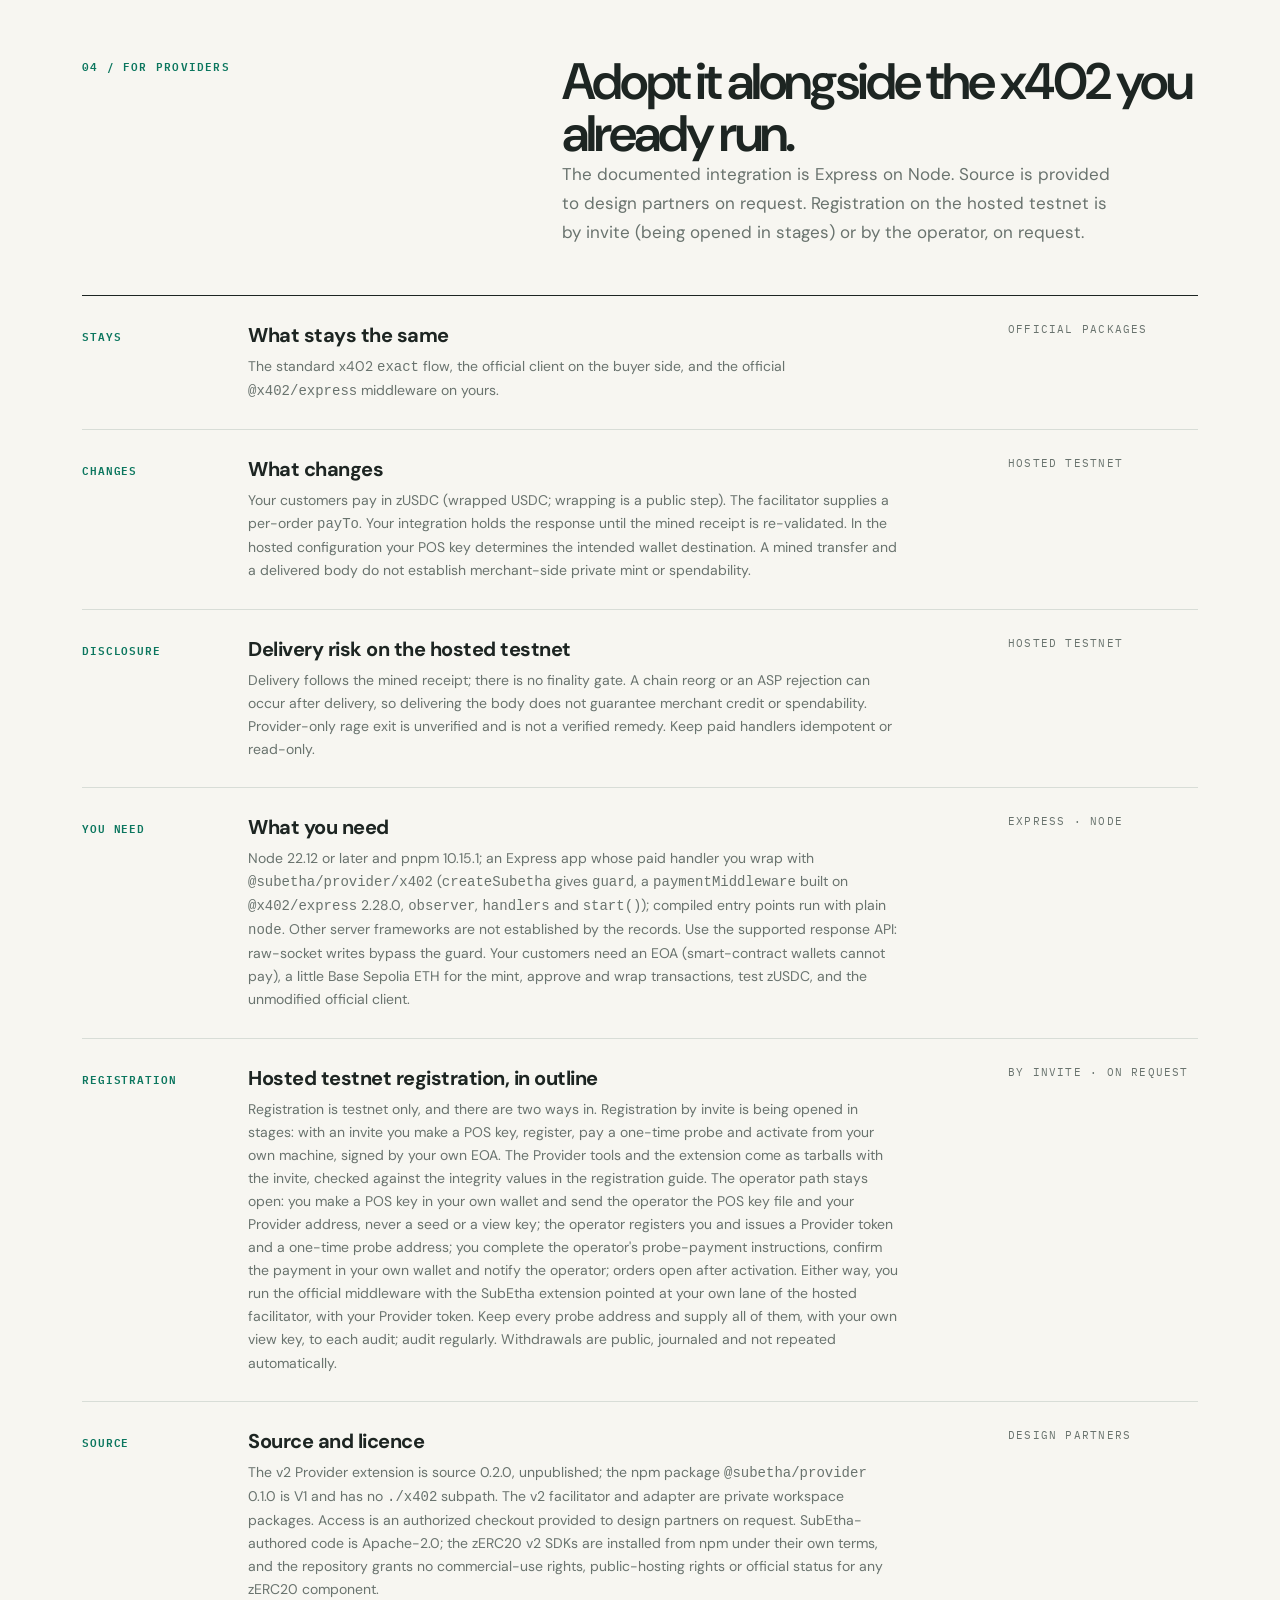
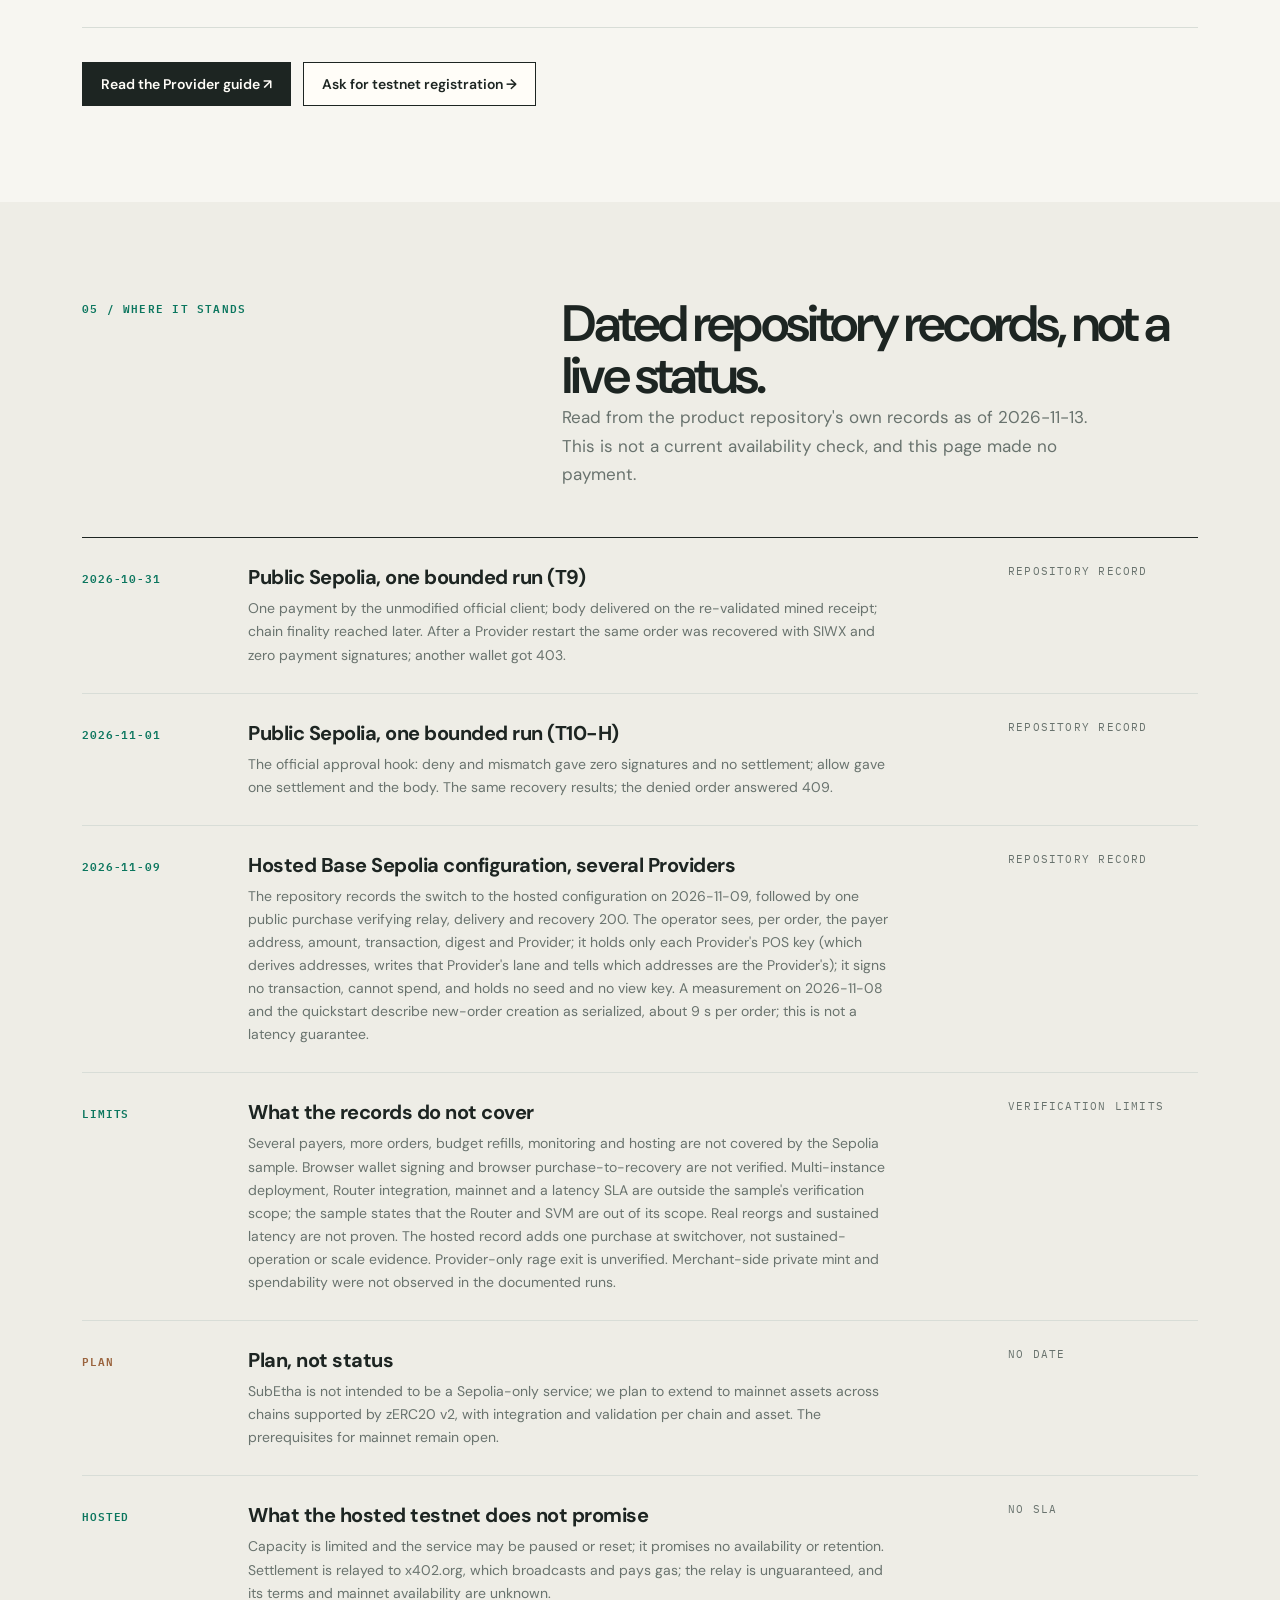
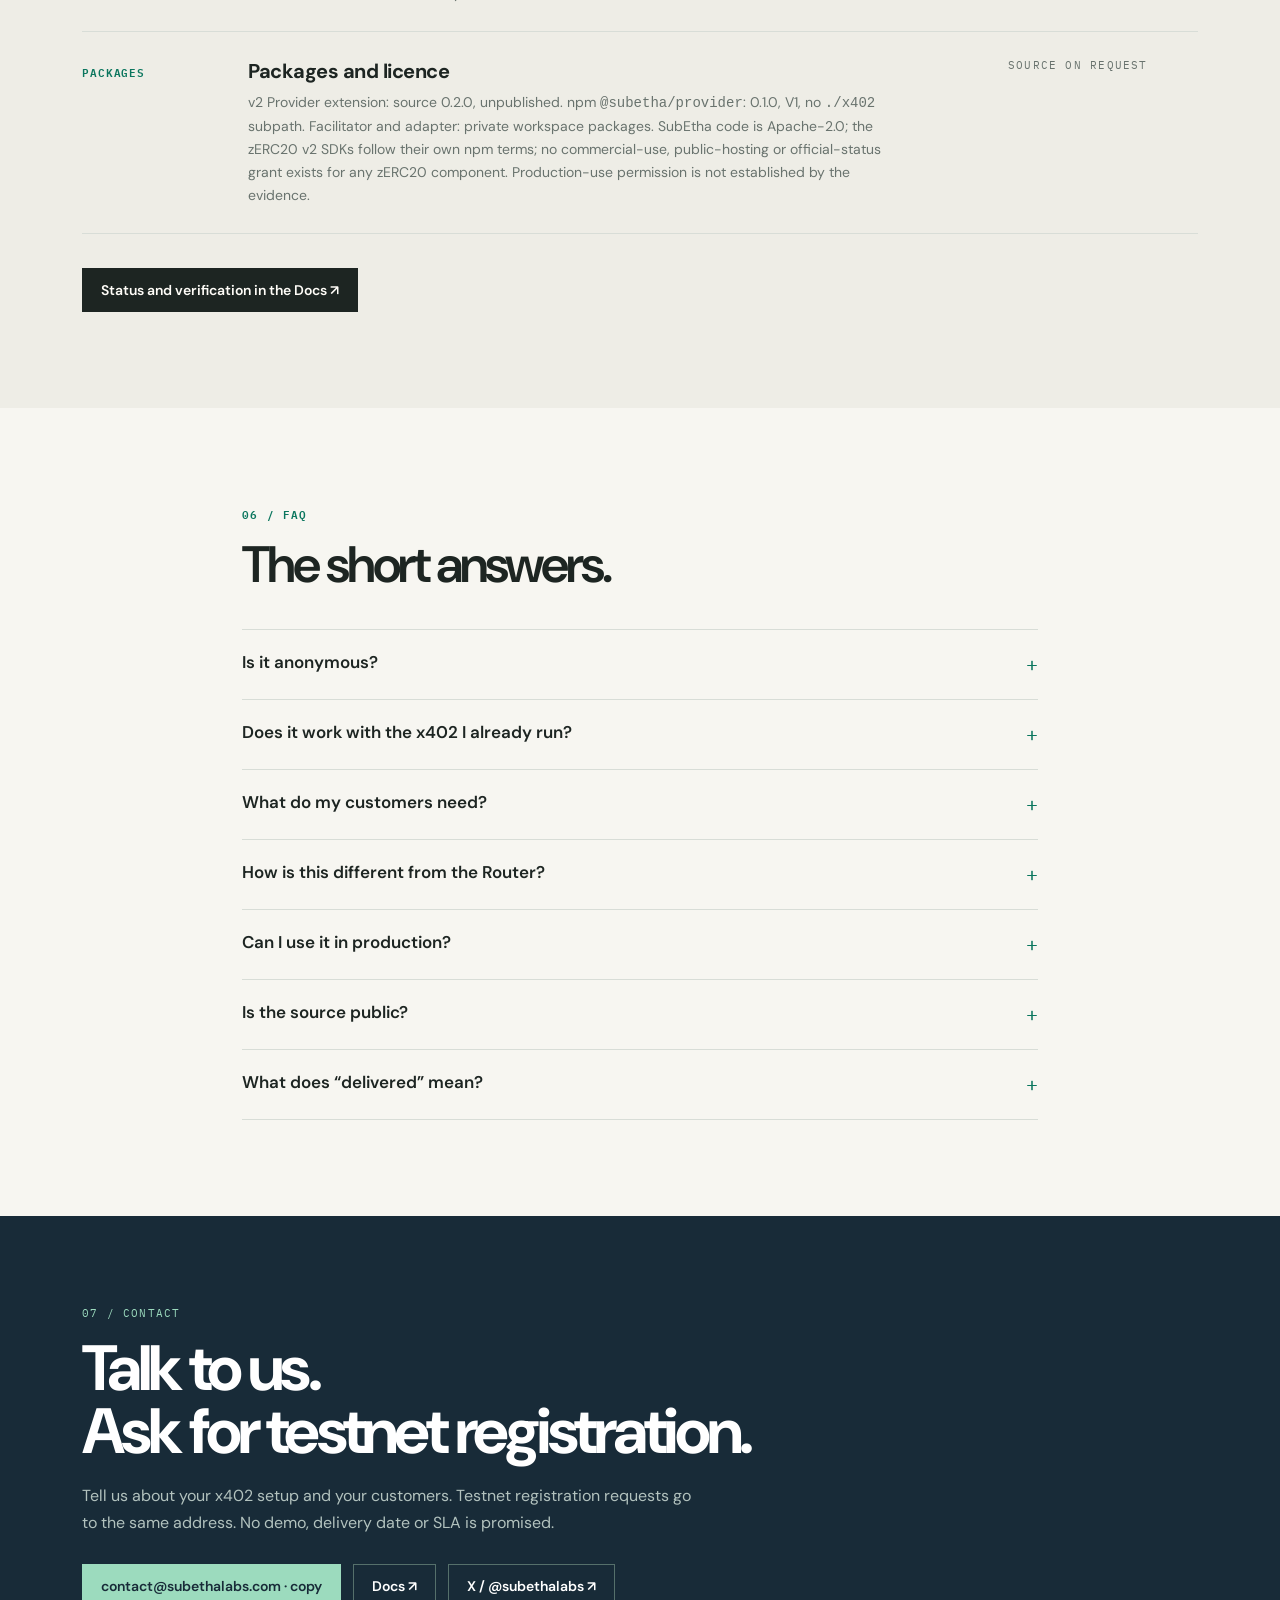
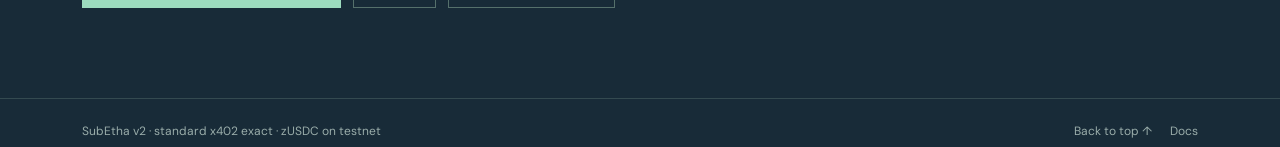
==== commit 09b00c8c: "lp: the Provider kit comes with the invite, checked against the guide's integrity values (EN/JA) The" ====
--- a/index.html
+++ b/index.html
@@ -29,10 +29,10 @@
 <main id="top">
 <section class="hero"><div class="wrap hero-grid"><div data-reveal><div class="mono eyebrow">SubEtha v2 · for x402 Providers</div><h1>Your x402 customers keep paying the same way. <em>The public chain stops showing a stream of payments into your address.</em></h1><p class="hero-lede">Customers pay zUSDC (wrapped USDC) with the unmodified official x402 client. Each order uses a different receiving address instead of one fixed <code>payTo</code>. Payer, amount, token and transaction time stay public. The zERC20 v2 SDK is designed not to link that address directly to the merchant's shielded funds on chain; this property has not been independently quantified, and correlation remains possible.</p><div class="hero-actions"><a class="btn btn-green" href="#how-it-works">How it works</a><a class="btn btn-light" href="#contact">Ask about testnet registration →</a></div><p class="hero-note">Testnet work with design partners. The records behind this page: public Sepolia runs on 2026-10-31 and 2026-11-01, and a hosted Base Sepolia configuration since 2026-11-09. Not production. Mainnet is a plan, not a status.</p></div><div class="ledger" data-reveal><div class="ledger-head"><span class="mono">Hosted testnet · public ledger reading</span><strong>PUBLIC CHAIN</strong></div><div><div class="ledger-line"><span class="ok">TRANSFER</span><span>payer → per-order address<br><small>zUSDC · payer, amount, token and time are public</small></span><strong class="warn">public</strong></div><div class="ledger-line"><span class="ok">LINK</span><span>per-order address → merchant's shielded funds<br><small>not directly linked on chain, by the zERC20 v2 SDK design</small></span><strong class="ok">not direct</strong></div></div><div class="ledger-foot">Not independently quantified. Timing, amounts, the merchant's other activity and the size of the anonymity set can still suggest a link. Public withdrawals from the shielded funds are public.</div></div></div></section>
 <section id="problem" class="band section"><div class="wrap"><div class="section-head"><div class="mono eyebrow">01 / The problem</div><div><h2>A payment log is a service log.</h2><p class="section-intro">When every API call is an ordinary on-chain transfer, two things leak: which services a customer keeps paying for, and what a Provider earns and from whom.</p></div></div><div class="manifesto"><div><div class="mono eyebrow">Buyer side</div><h3>Which services a customer uses can be read off public payments.</h3><p>Repeated transfers from one wallet show which Providers were paid, when, how much and in what order. SubEtha v2 makes it harder to tell, from public payments, which service a customer uses. It does not make it impossible.</p></div><div><div class="mono eyebrow">Provider side · hypothesis</div><h3>A fixed address is a public revenue chart.</h3><p>A stream of payments into one <code>payTo</code> lets anyone chart inflows, usage trends and dependence on key customers. Our hypothesis, not a measured result: customers who care about this may prefer or keep using you, and your revenue stream and customer mix are less exposed on the public chain.</p></div></div></div></section>
-<section id="how-it-works" class="section"><div class="wrap"><div class="section-head"><div class="mono eyebrow">02 / How it works</div><div><h2>Same x402 flow.<br>A different receiving address every order.</h2><p class="section-intro">The wire is standard x402 v2 <code>exact</code>. What changes is where each payment lands and when the body is released. The five steps describe the hosted testnet configuration.</p></div></div><div class="mono muted" style="margin-bottom:14px">Configuration: hosted testnet (since 2026-11-09)</div><div class="flow"><article data-reveal><div class="num">01 · REQUEST</div><h3>GET paid resource</h3><p>The buyer's agent requests a paid resource with the unmodified official x402 client. No SubEtha client is needed to pay.</p></article><article data-reveal><div class="num">02 · 402</div><h3>Standard exact, per-order payTo</h3><p>Your Provider answers 402 with scheme <code>exact</code>, zUSDC, the amount and a <code>payTo</code> that is a fresh per-order burn-sale address from the zERC20 v2 point of sale, bound to this order.</p></article><article data-reveal><div class="num">03 · SIGN</div><h3>EIP-3009 by the official client</h3><p>The buyer signs a standard EIP-3009 <code>transferWithAuthorization</code> and retries the request. One order, one authorization.</p></article><article data-reveal><div class="num">04 · VERIFY</div><h3>Your handler runs, its output is held</h3><p>The official middleware verifies, then your existing Express handler runs. Its response is held, not sent, until settlement. Side effects are not rolled back if settlement fails.</p></article><article data-reveal><div class="num">05 · SETTLE</div><h3>Public transfer, release on the mined receipt</h3><p>On the hosted testnet the facilitator relays the settlement to a delegated x402 facilitator, which broadcasts it and pays the gas: a public zUSDC transfer from the payer to the per-order address. The facilitator re-validates the mined receipt (one authorization used, one transfer of the order amount to the order's address, on time by block time), and your response is released with status 200.</p></article></div><div class="split"><div><div class="mono eyebrow">After delivery</div><h3>Delivery, finality and the merchant side are separate.</h3><ul><li>Chain finality comes later and is separate from delivery.</li><li>A mined payer-to-address transfer and a delivered body do not establish merchant-side private mint or spendability. Neither was observed in the documented Sepolia runs; the hosted record of 2026-11-09 confirms relay, delivery and recovery, not merchant spendability.</li><li>Recovery needs no second payment: the order id and a recovery URL travel in <code>extensions.subetha.info</code>, the wallet that paid recovers with the official SIWX extension, and the recovery route accepts no payment. Recovery depends on retained order state; the hosted service promises no retention.</li><li>A 202 is not delivery. Only status 200 is sold, one order per 402.</li></ul></div><div class="codebox" tabindex="0" role="region" aria-label="Hosted testnet flow"><div class="mono">Hosted testnet (since 2026-11-09)</div><br>Buyer (unmodified official x402 client)<br>  → Provider (official middleware + SubEtha extension)<br>  → Facilitator (holds your POS key only; signs no transaction)<br>  → delegated x402 facilitator relay (broadcasts, pays gas)<br>  → <span class="accent">public zUSDC transfer: payer → per-order burn address</span><br><br>Body released after the mined receipt is re-validated.<br><span class="accent">Chain finality later. Merchant-side mint and spendability separate.</span></div></div></div></section>
+<section id="how-it-works" class="section"><div class="wrap"><div class="section-head"><div class="mono eyebrow">02 / How it works</div><div><h2>Same x402 flow.<br>A different receiving address every order.</h2><p class="section-intro">The wire is standard x402 v2 <code>exact</code>. What changes is where each payment lands and when the body is released. The five steps describe the hosted testnet configuration.</p></div></div><div class="mono muted" style="margin-bottom:14px">Configuration: hosted testnet (since 2026-11-09)</div><div class="flow"><article data-reveal><div class="num">01 · REQUEST</div><h3>GET paid resource</h3><p>The buyer's agent requests a paid resource with the unmodified official x402 client. No SubEtha client is needed to pay.</p></article><article data-reveal><div class="num">02 · 402</div><h3>Standard exact, per-order payTo</h3><p>Your Provider answers 402 with scheme <code>exact</code>, zUSDC, the amount and a <code>payTo</code> that is a fresh per-order burn-sale address from the zERC20 v2 point of sale, bound to this order.</p></article><article data-reveal><div class="num">03 · SIGN</div><h3>EIP-3009 by the official client</h3><p>The buyer signs a standard EIP-3009 <code>transferWithAuthorization</code> and retries the request. One order, one authorization.</p></article><article data-reveal><div class="num">04 · VERIFY</div><h3>Your handler runs, its output is held</h3><p>The official middleware verifies, then your existing Express handler runs. Its response is held, not sent, until settlement. Side effects are not rolled back if settlement fails.</p></article><article data-reveal><div class="num">05 · SETTLE</div><h3>Public transfer, release on the mined receipt</h3><p>On the hosted testnet the facilitator relays the settlement to x402.org, which broadcasts it and pays the gas: a public zUSDC transfer from the payer to the per-order address. The facilitator re-validates the mined receipt (one authorization used, one transfer of the order amount to the order's address, on time by block time), and your response is released with status 200.</p></article></div><div class="split"><div><div class="mono eyebrow">After delivery</div><h3>Delivery, finality and the merchant side are separate.</h3><ul><li>Chain finality comes later and is separate from delivery.</li><li>A mined payer-to-address transfer and a delivered body do not establish merchant-side private mint or spendability. Neither was observed in the documented Sepolia runs; the hosted record of 2026-11-09 confirms relay, delivery and recovery, not merchant spendability.</li><li>Recovery needs no second payment: the order id and a recovery URL travel in <code>extensions.subetha.info</code>, the wallet that paid recovers with the official SIWX extension, and the recovery route accepts no payment. Recovery depends on retained order state; the hosted service promises no retention.</li><li>A 202 is not delivery. Only status 200 is sold, one order per 402.</li></ul></div><div class="codebox" tabindex="0" role="region" aria-label="Hosted testnet flow"><div class="mono">Hosted testnet (since 2026-11-09)</div><br>Buyer (unmodified official x402 client)<br>  → Provider (official middleware + SubEtha extension)<br>  → Facilitator (holds your POS key only; signs no transaction)<br>  → x402.org relay (broadcasts, pays gas)<br>  → <span class="accent">public zUSDC transfer: payer → per-order burn address</span><br><br>Body released after the mined receipt is re-validated.<br><span class="accent">Chain finality later. Merchant-side mint and spendability separate.</span></div></div></div></section>
 <section id="visibility" class="band section"><div class="wrap"><div class="section-head"><div class="mono eyebrow">03 / Who sees what</div><div><h2>The payment is public. The target is narrower.</h2><p class="section-intro">What SubEtha v2 aims at is the direct public link between a per-order <code>payTo</code> and the merchant's shielded funds. Everything else in the table stays visible to someone.</p></div></div><div class="timeline"><div class="timeline-row"><div class="status">Public chain</div><div><h3>Everyone sees the payment</h3><p>Payer address, amount, token, the per-order address and the time of the settle transaction.</p></div><div class="mono muted">on chain</div></div><div class="timeline-row"><div class="status">The buyer</div><div><h3>Its own purchases</h3><p>Which API it bought and with which wallet, for its own purchases.</p></div><div class="mono muted">own records</div></div><div class="timeline-row"><div class="status">The Provider</div><div><h3>Its own orders</h3><p>Its own orders, including the authorization identity of the payer.</p></div><div class="mono muted">own records</div></div><div class="timeline-row"><div class="status">Operator · hosted</div><div><h3>Facilitator operator, hosted testnet</h3><p>Per order: the payer address, amount, transaction, digest and Provider. It holds only each Provider's POS key, which derives addresses, writes that Provider's lane and tells which addresses are the Provider's. It cannot spend; it holds no seed and no view key.</p></div><div class="mono muted">hosted testnet</div></div><div class="timeline-row"><div class="status">Operator · self-run</div><div><h3>Facilitator operator, self-run</h3><p>Holds the merchant and broadcaster keys, funds the broadcaster, and sees the merchant wallet's whole activity.</p></div><div class="mono muted">self-run facilitator</div></div><div class="timeline-row"><div class="status">Not direct</div><div><h3>Not directly linked on the public chain</h3><p>Which merchant's shielded funds a per-order address feeds. This is a property of the zERC20 v2 SDK design and has not been independently quantified.</p></div><div class="mono muted">SDK design property</div></div><div class="timeline-row"><div class="status">Withdrawals</div><div><h3>Public withdrawals are public</h3><p>Withdraw outputs from the merchant's shielded funds are visible to everyone.</p></div><div class="mono muted">on chain</div></div></div><div class="split"><div><div class="mono eyebrow">Correlation remains</div><h3>Amounts are not hidden here, and links can still be guessed.</h3><p>Timing, amounts, the merchant's other activity and the size of the anonymity set can suggest a link; the evidence does not quantify identification accuracy. <!-- claims-ok rule=hidden-amount text="zERC20's private-send amount privacy does not carry over to the burn-sale path used here." reason=limitation -->zERC20's private-send amount privacy does not carry over to the burn-sale path used here.</p></div><div><div class="mono eyebrow">Trust boundary · hosted testnet</div><h3>You trust the payTo at 402 time and audit afterwards.</h3><p>Your Provider trusts the <code>payTo</code> the facilitator hands out and checks it later with its own view key. The operator could still withhold orders, attribute an order to another Provider, or hand out an address that is not yours; the audit finds this after the fact.</p></div></div></div></section>
-<section id="providers" class="section"><div class="wrap"><div class="section-head"><div class="mono eyebrow">04 / For Providers</div><div><h2>Adopt it alongside the x402 you already run.</h2><p class="section-intro">The documented integration is Express on Node. Source is provided to design partners on request, and registration on the hosted testnet is by the operator, on request.</p></div></div><div class="timeline"><div class="timeline-row"><div class="status">Stays</div><div><h3>What stays the same</h3><p>The standard x402 <code>exact</code> flow, the official client on the buyer side, and the official <code>@x402/express</code> middleware on yours.</p></div><div class="mono muted">official packages</div></div><div class="timeline-row"><div class="status">Changes</div><div><h3>What changes</h3><p>Your customers pay in zUSDC (wrapped USDC; wrapping is a public step). The facilitator supplies a per-order <code>payTo</code>. Your integration holds the response until the mined receipt is re-validated. In the hosted configuration your POS key determines the intended wallet destination. A mined transfer and a delivered body do not establish merchant-side private mint or spendability.</p></div><div class="mono muted">hosted testnet</div></div><div class="timeline-row"><div class="status">Disclosure</div><div><h3>Delivery risk on the hosted testnet</h3><p>Delivery follows the mined receipt; there is no finality gate. A chain reorg or an ASP rejection can occur after delivery, so delivering the body does not guarantee merchant credit or spendability. Provider-only rage exit is unverified and is not a verified remedy. Keep paid handlers idempotent or read-only.</p></div><div class="mono muted">hosted testnet</div></div><div class="timeline-row"><div class="status">You need</div><div><h3>What you need</h3><p>Node 22.12 or later and pnpm 10.15.1; an Express app whose paid handler you wrap with <code>@subetha/provider/x402</code> (<code>createSubetha</code> gives <code>guard</code>, a <code>paymentMiddleware</code> built on <code>@x402/express</code> 2.28.0, <code>observer</code>, <code>handlers</code> and <code>start()</code>); compiled entry points run with plain <code>node</code>. Other server frameworks are not established by the records. Use the supported response API: raw-socket writes bypass the guard. Your customers need an EOA (smart-contract wallets cannot pay), a little Base Sepolia ETH for the mint, approve and wrap transactions, test zUSDC, and the unmodified official client.</p></div><div class="mono muted">Express · Node</div></div><div class="timeline-row"><div class="status">Registration</div><div><h3>Hosted testnet registration, in outline</h3><p>Registration is by the operator, on request, testnet only. You make a POS key in your own wallet and send the operator the POS key file and your Provider address, never a seed or a view key. The operator registers you and issues a Provider token and a one-time probe address. You complete the operator's probe-payment instructions, confirm the payment in your own wallet and notify the operator; orders open after activation. You run the official middleware with the SubEtha extension pointed at your own lane of the hosted facilitator, with your Provider token and an access token the operator issues. Keep every probe address and supply all of them, with your own view key, to each audit; audit regularly. Withdrawals are public, journaled and not repeated automatically.</p></div><div class="mono muted">on request</div></div><div class="timeline-row"><div class="status">Source</div><div><h3>Source and licence</h3><p>The v2 Provider extension is source 0.2.0, unpublished; the npm package <code>@subetha/provider</code> 0.1.0 is V1 and has no <code>./x402</code> subpath. The v2 facilitator and adapter are private workspace packages. Access is an authorized checkout provided to design partners on request. SubEtha-authored code is Apache-2.0; the zERC20 v2 SDKs are installed from npm under their own terms, and the repository grants no commercial-use rights, public-hosting rights or official status for any zERC20 component.</p></div><div class="mono muted">design partners</div></div></div><div class="hero-actions" style="margin-top:34px"><a class="btn btn-dark" href="https://docs.subethalabs.com/v2/providers/" target="_blank" rel="noopener">Read the Provider guide ↗</a><a class="btn btn-light" href="#contact">Ask for testnet registration →</a></div></div></section>
-<section id="status" class="band section"><div class="wrap"><div class="section-head"><div class="mono eyebrow">05 / Where it stands</div><div><h2>Dated repository records, not a live status.</h2><p class="section-intro">Read from the product repository's own records as of 2026-11-13. This is not a current availability check, and this page made no payment.</p></div></div><div class="timeline"><div class="timeline-row"><div class="status">2026-10-31</div><div><h3>Public Sepolia, one bounded run (T9)</h3><p>One payment by the unmodified official client; body delivered on the re-validated mined receipt; chain finality reached later. After a Provider restart the same order was recovered with SIWX and zero payment signatures; another wallet got 403.</p></div><div class="mono muted">repository record</div></div><div class="timeline-row"><div class="status">2026-11-01</div><div><h3>Public Sepolia, one bounded run (T10-H)</h3><p>The official approval hook: deny and mismatch gave zero signatures and no settlement; allow gave one settlement and the body. The same recovery results; the denied order answered 409.</p></div><div class="mono muted">repository record</div></div><div class="timeline-row"><div class="status">2026-11-09</div><div><h3>Hosted Base Sepolia configuration, several Providers</h3><p>The repository records the switch to the hosted configuration on 2026-11-09, followed by one public purchase verifying relay, delivery and recovery 200. The operator sees, per order, the payer address, amount, transaction, digest and Provider; it holds only each Provider's POS key (which derives addresses, writes that Provider's lane and tells which addresses are the Provider's); it signs no transaction, cannot spend, and holds no seed and no view key. A measurement on 2026-11-08 and the quickstart describe new-order creation as serialized, about 9 s per order; this is not a latency guarantee.</p></div><div class="mono muted">repository record</div></div><div class="timeline-row"><div class="status">Limits</div><div><h3>What the records do not cover</h3><p>Several payers, more orders, budget refills, monitoring and hosting are not covered by the Sepolia sample. Browser wallet signing and browser purchase-to-recovery are not verified. Multi-instance deployment, Router integration, mainnet and a latency SLA are outside the sample's verification scope; the sample states that the Router and SVM are out of its scope. Real reorgs and sustained latency are not proven. The hosted record adds one purchase at switchover, not sustained-operation or scale evidence. Provider-only rage exit is unverified. Merchant-side private mint and spendability were not observed in the documented runs.</p></div><div class="mono muted">verification limits</div></div><div class="timeline-row"><div class="status roadmap">Plan</div><div><h3>Plan, not status</h3><p>SubEtha is not intended to be a Sepolia-only service; we plan to extend to mainnet assets across chains supported by zERC20 v2, with integration and validation per chain and asset. The prerequisites for mainnet remain open.</p></div><div class="mono muted">no date</div></div><div class="timeline-row"><div class="status">Hosted</div><div><h3>What the hosted testnet does not promise</h3><p>Capacity is limited and the service may be paused or reset; it promises no availability or retention. Settlement is relayed to a delegated x402 facilitator, which broadcasts and pays gas; the relay is unguaranteed, and its terms and mainnet availability are unknown.</p></div><div class="mono muted">no SLA</div></div><div class="timeline-row"><div class="status">Packages</div><div><h3>Packages and licence</h3><p>v2 Provider extension: source 0.2.0, unpublished. npm <code>@subetha/provider</code>: 0.1.0, V1, no <code>./x402</code> subpath. Facilitator and adapter: private workspace packages. SubEtha code is Apache-2.0; the zERC20 v2 SDKs follow their own npm terms; no commercial-use, public-hosting or official-status grant exists for any zERC20 component. Production-use permission is not established by the evidence.</p></div><div class="mono muted">source on request</div></div></div><div class="hero-actions" style="margin-top:34px"><a class="btn btn-dark" href="https://docs.subethalabs.com/v2/status/" target="_blank" rel="noopener">Status and verification in the Docs ↗</a></div></div></section>
+<section id="providers" class="section"><div class="wrap"><div class="section-head"><div class="mono eyebrow">04 / For Providers</div><div><h2>Adopt it alongside the x402 you already run.</h2><p class="section-intro">The documented integration is Express on Node. Source is provided to design partners on request. Registration on the hosted testnet is by invite (being opened in stages) or by the operator, on request.</p></div></div><div class="timeline"><div class="timeline-row"><div class="status">Stays</div><div><h3>What stays the same</h3><p>The standard x402 <code>exact</code> flow, the official client on the buyer side, and the official <code>@x402/express</code> middleware on yours.</p></div><div class="mono muted">official packages</div></div><div class="timeline-row"><div class="status">Changes</div><div><h3>What changes</h3><p>Your customers pay in zUSDC (wrapped USDC; wrapping is a public step). The facilitator supplies a per-order <code>payTo</code>. Your integration holds the response until the mined receipt is re-validated. In the hosted configuration your POS key determines the intended wallet destination. A mined transfer and a delivered body do not establish merchant-side private mint or spendability.</p></div><div class="mono muted">hosted testnet</div></div><div class="timeline-row"><div class="status">Disclosure</div><div><h3>Delivery risk on the hosted testnet</h3><p>Delivery follows the mined receipt; there is no finality gate. A chain reorg or an ASP rejection can occur after delivery, so delivering the body does not guarantee merchant credit or spendability. Provider-only rage exit is unverified and is not a verified remedy. Keep paid handlers idempotent or read-only.</p></div><div class="mono muted">hosted testnet</div></div><div class="timeline-row"><div class="status">You need</div><div><h3>What you need</h3><p>Node 22.12 or later and pnpm 10.15.1; an Express app whose paid handler you wrap with <code>@subetha/provider/x402</code> (<code>createSubetha</code> gives <code>guard</code>, a <code>paymentMiddleware</code> built on <code>@x402/express</code> 2.28.0, <code>observer</code>, <code>handlers</code> and <code>start()</code>); compiled entry points run with plain <code>node</code>. Other server frameworks are not established by the records. Use the supported response API: raw-socket writes bypass the guard. Your customers need an EOA (smart-contract wallets cannot pay), a little Base Sepolia ETH for the mint, approve and wrap transactions, test zUSDC, and the unmodified official client.</p></div><div class="mono muted">Express · Node</div></div><div class="timeline-row"><div class="status">Registration</div><div><h3>Hosted testnet registration, in outline</h3><p>Registration is testnet only, and there are two ways in. Registration by invite is being opened in stages: with an invite you make a POS key, register, pay a one-time probe and activate from your own machine, signed by your own EOA. The Provider tools and the extension come as tarballs with the invite, checked against the integrity values in the <a href="https://docs.subethalabs.com/v2/providers/register/" target="_blank" rel="noopener">registration guide</a>. The operator path stays open: you make a POS key in your own wallet and send the operator the POS key file and your Provider address, never a seed or a view key; the operator registers you and issues a Provider token and a one-time probe address; you complete the operator's probe-payment instructions, confirm the payment in your own wallet and notify the operator; orders open after activation. Either way, you run the official middleware with the SubEtha extension pointed at your own lane of the hosted facilitator, with your Provider token. Keep every probe address and supply all of them, with your own view key, to each audit; audit regularly. Withdrawals are public, journaled and not repeated automatically.</p></div><div class="mono muted">by invite · on request</div></div><div class="timeline-row"><div class="status">Source</div><div><h3>Source and licence</h3><p>The v2 Provider extension is source 0.2.0, unpublished; the npm package <code>@subetha/provider</code> 0.1.0 is V1 and has no <code>./x402</code> subpath. The v2 facilitator and adapter are private workspace packages. Access is an authorized checkout provided to design partners on request. SubEtha-authored code is Apache-2.0; the zERC20 v2 SDKs are installed from npm under their own terms, and the repository grants no commercial-use rights, public-hosting rights or official status for any zERC20 component.</p></div><div class="mono muted">design partners</div></div></div><div class="hero-actions" style="margin-top:34px"><a class="btn btn-dark" href="https://docs.subethalabs.com/v2/providers/" target="_blank" rel="noopener">Read the Provider guide ↗</a><a class="btn btn-light" href="#contact">Ask for testnet registration →</a></div></div></section>
+<section id="status" class="band section"><div class="wrap"><div class="section-head"><div class="mono eyebrow">05 / Where it stands</div><div><h2>Dated repository records, not a live status.</h2><p class="section-intro">Read from the product repository's own records as of 2026-11-13. This is not a current availability check, and this page made no payment.</p></div></div><div class="timeline"><div class="timeline-row"><div class="status">2026-10-31</div><div><h3>Public Sepolia, one bounded run (T9)</h3><p>One payment by the unmodified official client; body delivered on the re-validated mined receipt; chain finality reached later. After a Provider restart the same order was recovered with SIWX and zero payment signatures; another wallet got 403.</p></div><div class="mono muted">repository record</div></div><div class="timeline-row"><div class="status">2026-11-01</div><div><h3>Public Sepolia, one bounded run (T10-H)</h3><p>The official approval hook: deny and mismatch gave zero signatures and no settlement; allow gave one settlement and the body. The same recovery results; the denied order answered 409.</p></div><div class="mono muted">repository record</div></div><div class="timeline-row"><div class="status">2026-11-09</div><div><h3>Hosted Base Sepolia configuration, several Providers</h3><p>The repository records the switch to the hosted configuration on 2026-11-09, followed by one public purchase verifying relay, delivery and recovery 200. The operator sees, per order, the payer address, amount, transaction, digest and Provider; it holds only each Provider's POS key (which derives addresses, writes that Provider's lane and tells which addresses are the Provider's); it signs no transaction, cannot spend, and holds no seed and no view key. A measurement on 2026-11-08 and the quickstart describe new-order creation as serialized, about 9 s per order; this is not a latency guarantee.</p></div><div class="mono muted">repository record</div></div><div class="timeline-row"><div class="status">Limits</div><div><h3>What the records do not cover</h3><p>Several payers, more orders, budget refills, monitoring and hosting are not covered by the Sepolia sample. Browser wallet signing and browser purchase-to-recovery are not verified. Multi-instance deployment, Router integration, mainnet and a latency SLA are outside the sample's verification scope; the sample states that the Router and SVM are out of its scope. Real reorgs and sustained latency are not proven. The hosted record adds one purchase at switchover, not sustained-operation or scale evidence. Provider-only rage exit is unverified. Merchant-side private mint and spendability were not observed in the documented runs.</p></div><div class="mono muted">verification limits</div></div><div class="timeline-row"><div class="status roadmap">Plan</div><div><h3>Plan, not status</h3><p>SubEtha is not intended to be a Sepolia-only service; we plan to extend to mainnet assets across chains supported by zERC20 v2, with integration and validation per chain and asset. The prerequisites for mainnet remain open.</p></div><div class="mono muted">no date</div></div><div class="timeline-row"><div class="status">Hosted</div><div><h3>What the hosted testnet does not promise</h3><p>Capacity is limited and the service may be paused or reset; it promises no availability or retention. Settlement is relayed to x402.org, which broadcasts and pays gas; the relay is unguaranteed, and its terms and mainnet availability are unknown.</p></div><div class="mono muted">no SLA</div></div><div class="timeline-row"><div class="status">Packages</div><div><h3>Packages and licence</h3><p>v2 Provider extension: source 0.2.0, unpublished. npm <code>@subetha/provider</code>: 0.1.0, V1, no <code>./x402</code> subpath. Facilitator and adapter: private workspace packages. SubEtha code is Apache-2.0; the zERC20 v2 SDKs follow their own npm terms; no commercial-use, public-hosting or official-status grant exists for any zERC20 component. Production-use permission is not established by the evidence.</p></div><div class="mono muted">source on request</div></div></div><div class="hero-actions" style="margin-top:34px"><a class="btn btn-dark" href="https://docs.subethalabs.com/v2/status/" target="_blank" rel="noopener">Status and verification in the Docs ↗</a></div></div></section>
 <section id="faq" class="section"><div class="wrap faq"><div class="mono eyebrow">06 / FAQ</div><h2 style="margin:16px 0 38px">The short answers.</h2><!-- claims-ok rule=anonymity text="Is it anonymous?" reason=denial --><details><summary>Is it anonymous?<span>+</span></summary><p>No. The payer address, the amount, the token, the per-order address and the time of the settle transaction are public on chain, and amounts are not hidden on this burn-sale path. What is not directly linked on the public chain is which merchant's shielded funds a per-order address feeds, a zERC20 v2 SDK design property that has not been independently quantified. Correlation through timing, amounts, your other activity and the size of the anonymity set remains possible, and public withdrawals are public.</p></details><details><summary>Does it work with the x402 I already run?<span>+</span></summary><p>The documented integration is the official <code>@x402/express</code> middleware 2.28.0 with the SubEtha extension around an existing Express handler, on Node 22.12 or later. Your customers keep the unmodified official client. The records do not establish other server frameworks, and the Provider and facilitator processes are not designed for browser embedding.</p></details><details><summary>What do my customers need?<span>+</span></summary><p>An EOA (smart-contract wallets cannot pay; EIP-3009 verifies ECDSA only), a little Base Sepolia ETH for the mint, approve and wrap transactions, test zUSDC obtained by wrapping test USDC, and the unmodified official client. They should keep the <code>orderId</code> from the 402 before signing and never sign again for the same order after a timeout or a refusal: a signed authorization stays usable on chain until its <code>validBefore</code>, and a refusal is not a revocation.</p></details><details><summary>How is this different from the Router?<span>+</span></summary><p>The SubEtha Router is a separate product with its own page: an MCP server that lets an agent pay on one testnet rail and reach a paid API on another, testnet-only and unaudited. The Provider-side path on this page is not the Router, and nothing here establishes privacy properties for purchases made through the Router. Router integration with SubEtha v2 is outside the verification scope of the documented path. See <a href="/router/">the Router page</a> and <a href="https://docs.subethalabs.com/v2/#subetha-and-the-router" target="_blank" rel="noopener">SubEtha and the Router</a> in the Docs.</p></details><details><summary>Can I use it in production?<span>+</span></summary><p>No. The current offering is testnet work with design partners. SubEtha's own code is Apache-2.0; the zERC20 v2 SDKs are installed from npm under their own terms, and the repository grants no commercial-use rights, public-hosting rights or official status for any zERC20 component. Production-use permission is not established by the evidence presented here.</p></details><details><summary>Is the source public?<span>+</span></summary><p>No. The v2 Provider extension is unpublished source (0.2.0); the facilitator and adapter are private workspace packages. No v2 package exists on npm; <code>@subetha/provider</code> 0.1.0 on npm is V1. Source is provided to design partners on request.</p></details><details><summary>What does “delivered” mean?<span>+</span></summary><p>Your response is released only after the facilitator re-validates the mined receipt. Chain finality is later and separate, and delivery does not establish merchant-side private mint or spendability. A 202 is not delivery; only status 200 is sold, one order per 402.</p></details></div></section>
 <section id="contact" class="contact"><div class="wrap"><div class="mono">07 / Contact</div><h2>Talk to us.<br>Ask for testnet registration.</h2><p>Tell us about your x402 setup and your customers. Testnet registration requests go to the same address. No demo, delivery date or SLA is promised.</p><div class="contact-actions"><button class="btn btn-dark" data-copy="contact@subethalabs.com">contact@subethalabs.com · copy</button><a class="btn btn-light" href="https://docs.subethalabs.com/v2/" target="_blank" rel="noopener">Docs ↗</a><a class="btn btn-light" href="https://x.com/subethalabs" target="_blank" rel="noopener">X / @subethalabs ↗</a></div></div></section>
 </main><footer><div class="wrap"><span>SubEtha v2 · standard x402 exact · zUSDC on testnet</span><div class="footer-links"><a href="#top">Back to top ↑</a><a href="https://docs.subethalabs.com/v2/" target="_blank" rel="noopener">Docs</a></div></div></footer>
@@ -40,10 +40,10 @@
 <div id="ja" lang="ja"><header><div class="wrap"><a href="#top-ja" aria-label="SubEtha home"><img class="brand" src="assets/brand/subetha-wordmark-color.svg" alt="SubEtha"></a><nav class="nav"><a href="#problem-ja">課題</a><a href="#how-it-works-ja">仕組み</a><a href="#visibility-ja">誰に何が見えるか</a><a href="#providers-ja">Provider 向け</a><a href="#status-ja">現在地</a><a href="#faq-ja">FAQ</a><a href="/router/">Router →</a></nav><div class="lang" role="group" aria-label="Language / 言語"><button type="button" data-lang="en" aria-label="English" aria-pressed="false">EN</button><button type="button" data-lang="ja" aria-pressed="true" aria-label="日本語"><span class="lang-full">日本語</span><span class="lang-short" aria-hidden="true">JA</span></button></div><a href="https://docs.subethalabs.com/v2/" target="_blank" rel="noopener" style="font-size:13px;color:var(--muted)">Docs ↗</a><a class="btn btn-dark" href="#contact-ja">相談する →</a><details class="mobile-menu"><summary>メニュー</summary><nav aria-label="モバイルナビゲーション"><a href="#problem-ja">課題</a><a href="#how-it-works-ja">仕組み</a><a href="#visibility-ja">誰に何が見えるか</a><a href="#providers-ja">Provider 向け</a><a href="#status-ja">現在地</a><a href="#faq-ja">FAQ</a><a href="/router/">Router →</a><a href="https://docs.subethalabs.com/v2/" target="_blank" rel="noopener">Docs ↗</a><a class="btn btn-dark" href="#contact-ja">相談する →</a></nav></details></div></header><main id="top-ja">
 <section class="hero"><div class="wrap hero-grid"><div><div class="mono eyebrow">SubEtha v2 · x402 Provider 向け</div><h1>顧客の x402 の支払い方は変わらない。<em>公開チェーンに、あなたのアドレスへの入金の列が残らなくなる。</em></h1><p class="hero-lede">顧客は、無改造の公式 x402 クライアントで zUSDC（wrap した USDC）を支払う。固定の <code>payTo</code> ではなく、注文ごとに異なる受取アドレスを使う。payer・金額・token・取引時刻は公開のまま。zERC20 v2 SDK の設計では、そのアドレスと merchant の shielded funds は公開チェーン上で直接結び付かない。この性質は独立に定量評価されておらず、相関による推測は可能。</p><div class="hero-actions"><a class="btn btn-green" href="#how-it-works-ja">仕組みを見る</a><a class="btn btn-light" href="#contact-ja">テストネット登録を相談する →</a></div><p class="hero-note">設計パートナーとのテストネット段階です。このページの根拠となる記録: 公開 Sepolia での実行（2026-10-31、2026-11-01）と、2026-11-09 以降の hosted Base Sepolia 構成。本番ではありません。メインネットは計画であり、現状ではありません。</p></div><div class="ledger"><div class="ledger-head"><span class="mono">Hosted testnet · 公開台帳の読み方</span><strong>PUBLIC CHAIN</strong></div><div><div class="ledger-line"><span class="ok">TRANSFER</span><span>payer → 注文ごとのアドレス<br><small>zUSDC · payer、金額、token、時刻は公開</small></span><strong class="warn">public</strong></div><div class="ledger-line"><span class="ok">LINK</span><span>注文ごとのアドレス → merchant の shielded funds<br><small>zERC20 v2 SDK の設計により、チェーン上では直接結び付かない</small></span><strong class="ok">not direct</strong></div></div><div class="ledger-foot">独立した定量評価はされていません。タイミング、金額、merchant の他の活動、匿名性セットの大きさから、関連が推測され得ます。shielded funds からの公開 withdraw は公開です。</div></div></div></section>
 <section id="problem-ja" class="band section"><div class="wrap"><div class="section-head"><div class="mono eyebrow">01 / 課題</div><div><h2>支払いログは、利用ログになる。</h2><p class="section-intro">API 呼び出しのたびに通常のオンチェーン送金が起きると、2 つのことが漏れます。顧客がどのサービスに払い続けているか、そして Provider が誰からいくら得ているか。</p></div></div><div class="manifesto"><div><div class="mono eyebrow">買い手側</div><h3>どのサービスを使ったかが、公開決済から辿られうる。</h3><p>1 つのウォレットからの繰り返しの送金は、どの Provider に、いつ、いくら、どの順で払ったかを示します。SubEtha v2 は、公開決済からどのサービスを使ったかを辿りにくくします。不可能にするものではありません。</p></div><div><div class="mono eyebrow">Provider 側 · 仮説</div><h3>固定アドレスは、公開の売上グラフになる。</h3><p>1 つの <code>payTo</code> への入金の列からは、誰でも入金・利用トレンド・大口顧客への依存を描けます。仮説であり、測定結果ではありません: これを気にする顧客はあなたを選び続けるかもしれず、売上の流れと顧客構成が公開チェーン上で晒されにくくなります。</p></div></div></div></section>
-<section id="how-it-works-ja" class="section"><div class="wrap"><div class="section-head"><div class="mono eyebrow">02 / 仕組み</div><div><h2>同じ x402 フロー。<br>注文ごとに違う受取アドレス。</h2><p class="section-intro">ワイヤは標準の x402 v2 <code>exact</code> です。変わるのは、各支払いの着地点と、本文が解放されるタイミングです。5 つのステップは hosted testnet 構成を説明しています。</p></div></div><div class="mono muted" style="margin-bottom:14px">構成: hosted testnet（2026-11-09 以降）</div><div class="flow"><article><div class="num">01 · REQUEST</div><h3>GET paid resource</h3><p>買い手のエージェントが、無改造の公式 x402 クライアントで有料リソースを要求します。支払いに SubEtha のクライアントは要りません。</p></article><article><div class="num">02 · 402</div><h3>標準の exact、注文ごとの payTo</h3><p>あなたの Provider は 402 で scheme <code>exact</code>、zUSDC、金額、そして zERC20 v2 の point of sale が発行した新しい注文別 burn-sale アドレスを <code>payTo</code> として返し、この注文に結び付けます。</p></article><article><div class="num">03 · SIGN</div><h3>公式クライアントが EIP-3009 に署名</h3><p>買い手は標準の EIP-3009 <code>transferWithAuthorization</code> に署名して再リクエストします。1 注文、1 authorization。</p></article><article><div class="num">04 · VERIFY</div><h3>既存 handler が動き、出力は保持</h3><p>公式 middleware が verify し、既存の Express handler が実行されます。応答は settle まで送信されず保持されます。settle が失敗しても副作用は巻き戻りません。</p></article><article><div class="num">05 · SETTLE</div><h3>公開送金、mined receipt で解放</h3><p>hosted testnet では facilitator が settle を委任先の x402 facilitator に中継し、そこが放送して gas を払います。payer から注文別アドレスへの公開の zUSDC 送金です。facilitator が mined receipt を再検証し（authorization の使用 1 件、注文のアドレスへの注文金額の送金 1 件、ブロック時刻で期限内）、応答が status 200 で解放されます。</p></article></div><div class="split"><div><div class="mono eyebrow">配信のあと</div><h3>配信、finality、merchant 側は別のものです。</h3><ul><li>チェーンの finality は後から来るもので、配信とは別です。</li><li>payer からアドレスへの mined 送金と配信された本文は、merchant 側の private mint や spendability を立証しません。文書化された Sepolia の実行ではどちらも観測されておらず、2026-11-09 の hosted の記録が確認したのは中継・配信・復旧であり、merchant の spendability ではありません。</li><li>復旧に再支払いは不要です。注文 id と復旧 URL は <code>extensions.subetha.info</code> で届き、支払ったウォレットが公式の SIWX 拡張で復旧し、復旧ルートは支払いを受け付けません。復旧は保持された注文状態に依存し、hosted サービスは保持を約束しません。</li><li>202 は配信ではありません。売られるのは status 200 だけで、402 ごとに 1 注文です。</li></ul></div><div class="codebox" tabindex="0" role="region" aria-label="Hosted testnet のフロー"><div class="mono">Hosted testnet（2026-11-09 以降）</div><br>Buyer（無改造の公式 x402 クライアント）<br>  → Provider（公式 middleware + SubEtha 拡張）<br>  → Facilitator（あなたの POS key のみ保持。トランザクションに署名しない）<br>  → 委任先の x402 facilitator relay（放送し、gas を払う）<br>  → <span class="accent">公開の zUSDC 送金: payer → 注文別 burn アドレス</span><br><br>mined receipt の再検証後に本文を解放。<br><span class="accent">チェーンの finality は後。merchant 側の mint と spendability は別。</span></div></div></div></section>
+<section id="how-it-works-ja" class="section"><div class="wrap"><div class="section-head"><div class="mono eyebrow">02 / 仕組み</div><div><h2>同じ x402 フロー。<br>注文ごとに違う受取アドレス。</h2><p class="section-intro">ワイヤは標準の x402 v2 <code>exact</code> です。変わるのは、各支払いの着地点と、本文が解放されるタイミングです。5 つのステップは hosted testnet 構成を説明しています。</p></div></div><div class="mono muted" style="margin-bottom:14px">構成: hosted testnet（2026-11-09 以降）</div><div class="flow"><article><div class="num">01 · REQUEST</div><h3>GET paid resource</h3><p>買い手のエージェントが、無改造の公式 x402 クライアントで有料リソースを要求します。支払いに SubEtha のクライアントは要りません。</p></article><article><div class="num">02 · 402</div><h3>標準の exact、注文ごとの payTo</h3><p>あなたの Provider は 402 で scheme <code>exact</code>、zUSDC、金額、そして zERC20 v2 の point of sale が発行した新しい注文別 burn-sale アドレスを <code>payTo</code> として返し、この注文に結び付けます。</p></article><article><div class="num">03 · SIGN</div><h3>公式クライアントが EIP-3009 に署名</h3><p>買い手は標準の EIP-3009 <code>transferWithAuthorization</code> に署名して再リクエストします。1 注文、1 authorization。</p></article><article><div class="num">04 · VERIFY</div><h3>既存 handler が動き、出力は保持</h3><p>公式 middleware が verify し、既存の Express handler が実行されます。応答は settle まで送信されず保持されます。settle が失敗しても副作用は巻き戻りません。</p></article><article><div class="num">05 · SETTLE</div><h3>公開送金、mined receipt で解放</h3><p>hosted testnet では facilitator が settle を x402.org に中継し、x402.org が放送して gas を払います。payer から注文別アドレスへの公開の zUSDC 送金です。facilitator が mined receipt を再検証し（authorization の使用 1 件、注文のアドレスへの注文金額の送金 1 件、ブロック時刻で期限内）、応答が status 200 で解放されます。</p></article></div><div class="split"><div><div class="mono eyebrow">配信のあと</div><h3>配信、finality、merchant 側は別のものです。</h3><ul><li>チェーンの finality は後から来るもので、配信とは別です。</li><li>payer からアドレスへの mined 送金と配信された本文は、merchant 側の private mint や spendability を立証しません。文書化された Sepolia の実行ではどちらも観測されておらず、2026-11-09 の hosted の記録が確認したのは中継・配信・復旧であり、merchant の spendability ではありません。</li><li>復旧に再支払いは不要です。注文 id と復旧 URL は <code>extensions.subetha.info</code> で届き、支払ったウォレットが公式の SIWX 拡張で復旧し、復旧ルートは支払いを受け付けません。復旧は保持された注文状態に依存し、hosted サービスは保持を約束しません。</li><li>202 は配信ではありません。売られるのは status 200 だけで、402 ごとに 1 注文です。</li></ul></div><div class="codebox" tabindex="0" role="region" aria-label="Hosted testnet のフロー"><div class="mono">Hosted testnet（2026-11-09 以降）</div><br>Buyer（無改造の公式 x402 クライアント）<br>  → Provider（公式 middleware + SubEtha 拡張）<br>  → Facilitator（あなたの POS key のみ保持。トランザクションに署名しない）<br>  → x402.org relay（放送し、gas を払う）<br>  → <span class="accent">公開の zUSDC 送金: payer → 注文別 burn アドレス</span><br><br>mined receipt の再検証後に本文を解放。<br><span class="accent">チェーンの finality は後。merchant 側の mint と spendability は別。</span></div></div></div></section>
 <section id="visibility-ja" class="band section"><div class="wrap"><div class="section-head"><div class="mono eyebrow">03 / 誰に何が見えるか</div><div><h2>支払いは公開。狙いはもっと狭い。</h2><p class="section-intro">SubEtha v2 が狙うのは、注文ごとの <code>payTo</code> と merchant の shielded funds の間の、公開チェーン上の直接のリンクです。表のそれ以外は、誰かには見えています。</p></div></div><div class="timeline"><div class="timeline-row"><div class="status">公開チェーン</div><div><h3>支払いは全員に見える</h3><p>payer のアドレス、金額、token、注文ごとのアドレス、settle トランザクションの時刻。</p></div><div class="mono muted">on chain</div></div><div class="timeline-row"><div class="status">買い手</div><div><h3>自分の購入</h3><p>自分の購入について、どの API をどのウォレットで買ったか。</p></div><div class="mono muted">own records</div></div><div class="timeline-row"><div class="status">Provider</div><div><h3>自分の注文</h3><p>自分の注文。payer の authorization の identity を含みます。</p></div><div class="mono muted">own records</div></div><div class="timeline-row"><div class="status">運用者 · hosted</div><div><h3>facilitator 運用者、hosted testnet</h3><p>注文ごとに、payer のアドレス、金額、トランザクション、digest、Provider。保持するのは各 Provider の POS key だけで、それでアドレスを導出し、その Provider のレーンに書き、どのアドレスがその Provider のものかを知ります。使うことはできず、seed も view key も持ちません。</p></div><div class="mono muted">hosted testnet</div></div><div class="timeline-row"><div class="status">運用者 · self-run</div><div><h3>facilitator 運用者、self-run</h3><p>merchant と broadcaster の鍵を持ち、broadcaster に資金を入れ、merchant ウォレットの活動全体を見ます。</p></div><div class="mono muted">self-run facilitator</div></div><div class="timeline-row"><div class="status">直接ではない</div><div><h3>公開チェーン上で直接結び付かないもの</h3><p>注文ごとのアドレスがどの merchant の shielded funds に流れるか。zERC20 v2 SDK の設計上の性質で、独立した定量評価はされていません。</p></div><div class="mono muted">SDK design property</div></div><div class="timeline-row"><div class="status">Withdraw</div><div><h3>公開 withdraw は公開</h3><p>merchant の shielded funds からの withdraw 出力は全員に見えます。</p></div><div class="mono muted">on chain</div></div></div><div class="split"><div><div class="mono eyebrow">相関は残る</div><h3>ここでは金額は公開のままで、リンクは推測され得ます。</h3><p>タイミング、金額、merchant の他の活動、匿名性セットの大きさは関連を示唆し得ます。根拠は識別精度を定量化していません。<!-- claims-ok rule=hidden-amount text="burn-sale パスでは、zERC20 の private-send パスにある金額の秘匿性は引き継がれません。" reason=limitation -->burn-sale パスでは、zERC20 の private-send パスにある金額の秘匿性は引き継がれません。</p></div><div><div class="mono eyebrow">信頼境界 · hosted testnet</div><h3>402 時点の payTo を信頼し、あとで監査する。</h3><p>あなたの Provider は facilitator が渡す <code>payTo</code> を信頼し、あとから自分の view key で確認します。運用者は注文を握りつぶす、別の Provider の注文として扱う、あなたのものではないアドレスを渡す、ということがなおできます。監査はそれを事後に見つけます。</p></div></div></div></section>
-<section id="providers-ja" class="section"><div class="wrap"><div class="section-head"><div class="mono eyebrow">04 / Provider 向け</div><div><h2>いま動かしている x402 と並べて導入する。</h2><p class="section-intro">文書化された統合は Node 上の Express です。ソースは設計パートナーへ依頼ベースで提供し、hosted testnet への登録は運用者が依頼を受けて行います。</p></div></div><div class="timeline"><div class="timeline-row"><div class="status">変わらない</div><div><h3>変わらないもの</h3><p>標準の x402 <code>exact</code> フロー、買い手側の公式クライアント、あなた側の公式 <code>@x402/express</code> middleware。</p></div><div class="mono muted">official packages</div></div><div class="timeline-row"><div class="status">変わる</div><div><h3>変わるもの</h3><p>顧客は zUSDC（wrap した USDC。wrap は公開の手順）で払います。facilitator が注文ごとの <code>payTo</code> を供給します。あなたの統合は、mined receipt の再検証まで応答を保持します。hosted 構成では、あなたの POS key が意図したウォレット宛先を決めます。mined 送金と配信された本文は、merchant 側の private mint や spendability を立証しません。</p></div><div class="mono muted">hosted testnet</div></div><div class="timeline-row"><div class="status">開示</div><div><h3>hosted testnet での配信リスク</h3><p>配信は mined receipt に従い、finality のゲートはありません。チェーンの reorg や ASP の拒否は配信後にも起こり得るため、本文を配信しても merchant への入金や spendability は保証されません。Provider 単独の rage exit は未検証で、検証済みの救済ではありません。有料 handler は冪等か読み取り専用にしてください。</p></div><div class="mono muted">hosted testnet</div></div><div class="timeline-row"><div class="status">必要なもの</div><div><h3>必要なもの</h3><p>Node 22.12 以上と pnpm 10.15.1。有料 handler を <code>@subetha/provider/x402</code> で包める Express アプリ（<code>createSubetha</code> が <code>guard</code>、<code>@x402/express</code> 2.28.0 上に組んだ <code>paymentMiddleware</code>、<code>observer</code>、<code>handlers</code>、<code>start()</code> を返します）。コンパイル済みのエントリは素の <code>node</code> で動かします。他のサーバーフレームワークは記録上確立していません。サポートされた response API を使ってください。raw socket への書き込みは guard を迂回します。顧客側には EOA（スマートコントラクトウォレットは支払えません）、mint・approve・wrap のための少量の Base Sepolia ETH、テスト用 zUSDC、無改造の公式クライアントが必要です。</p></div><div class="mono muted">Express · Node</div></div><div class="timeline-row"><div class="status">登録</div><div><h3>hosted testnet 登録の概要</h3><p>登録は運用者が依頼を受けて行い、テストネット限定です。あなたは自分のウォレットで POS key を作り、POS key ファイルと Provider アドレスを運用者に送ります。seed や view key は決して送りません。運用者があなたを登録し、Provider token と一度きりの probe アドレスを発行します。あなたは運用者の probe 支払い手順を完了し、自分のウォレットで支払いを確認して運用者に知らせます。注文は有効化後に開きます。公式 middleware と SubEtha 拡張を、hosted facilitator 上の自分のレーンに向けて、Provider token と運用者が発行するアクセストークンとともに動かします。probe アドレスはすべて保管し、自分の view key とともに毎回の監査に渡します。監査は定期的に行います。withdraw は公開で、記録され、自動では繰り返されません。</p></div><div class="mono muted">on request</div></div><div class="timeline-row"><div class="status">ソース</div><div><h3>ソースとライセンス</h3><p>v2 の Provider 拡張はソース 0.2.0 で未公開です。npm パッケージ <code>@subetha/provider</code> 0.1.0 は V1 で、<code>./x402</code> サブパスを持ちません。v2 の facilitator と adapter は非公開のワークスペースパッケージです。アクセスは、設計パートナーへ依頼ベースで提供する認可済みチェックアウトです。SubEtha が書いたコードは Apache-2.0。zERC20 v2 SDK は npm からそれぞれの条件でインストールされ、この repository はいかなる zERC20 コンポーネントについても商用利用権・公開サービス運用権・公式の地位を付与しません。</p></div><div class="mono muted">design partners</div></div></div><div class="hero-actions" style="margin-top:34px"><a class="btn btn-dark" href="https://docs.subethalabs.com/v2/providers/" target="_blank" rel="noopener">Provider ガイドを読む ↗</a><a class="btn btn-light" href="#contact-ja">テストネット登録を相談する →</a></div></div></section>
-<section id="status-ja" class="band section"><div class="wrap"><div class="section-head"><div class="mono eyebrow">05 / 現在地</div><div><h2>日付つきの repository の記録。ライブの状態ではない。</h2><p class="section-intro">2026-11-13 時点で、製品 repository 自身の記録から読み取ったものです。現在の可用性の確認ではなく、このページのために支払いは行っていません。</p></div></div><div class="timeline"><div class="timeline-row"><div class="status">2026-10-31</div><div><h3>公開 Sepolia、上限つきの実行 1 回（T9）</h3><p>無改造の公式クライアントによる支払い 1 件。再検証した mined receipt で本文を配信、チェーンの finality は後から到達。Provider 再起動後、同じ注文を SIWX で支払い署名ゼロで復旧。別のウォレットは 403。</p></div><div class="mono muted">repository record</div></div><div class="timeline-row"><div class="status">2026-11-01</div><div><h3>公開 Sepolia、上限つきの実行 1 回（T10-H）</h3><p>公式の承認フック: deny と mismatch は署名ゼロ・settle なし、allow は settle 1 件と本文。復旧の結果は同じで、deny された注文は 409。</p></div><div class="mono muted">repository record</div></div><div class="timeline-row"><div class="status">2026-11-09</div><div><h3>hosted Base Sepolia 構成、複数 Provider</h3><p>repository は 2026-11-09 の hosted 構成への切替と、それに続く公開購入 1 件（中継・配信・復旧 200 を確認）を記録しています。運用者には注文ごとに payer のアドレス、金額、トランザクション、digest、Provider が見えます。保持するのは各 Provider の POS key だけで（アドレスの導出、その Provider のレーンへの書き込み、どのアドレスがその Provider のものかの把握に使います）、トランザクションに署名せず、使うこともできず、seed も view key も持ちません。2026-11-08 の計測と quickstart は、新規注文の作成を直列で 1 件あたり約 9 秒と記述しています。これはレイテンシの保証ではありません。</p></div><div class="mono muted">repository record</div></div><div class="timeline-row"><div class="status">限界</div><div><h3>記録が覆っていないもの</h3><p>複数の payer、より多い注文、予算の補充、監視、ホスティングは Sepolia のサンプルでは覆われていません。ブラウザウォレットの署名とブラウザでの購入から復旧までは未検証です。マルチインスタンス配備、Router 連携、mainnet、レイテンシ SLA はサンプルの検証範囲外で、サンプルは Router と SVM を範囲外と明記しています。実際の reorg と持続的なレイテンシは証明されていません。hosted の記録が加えるのは切替時の購入 1 件で、継続運用や規模の証拠ではありません。Provider 単独の rage exit は未検証です。merchant 側の private mint と spendability は、文書化された実行では観測されていません。</p></div><div class="mono muted">verification limits</div></div><div class="timeline-row"><div class="status roadmap">計画</div><div><h3>計画であり、現状ではない</h3><p>SubEtha は Sepolia 限定のサービスにとどまる意図ではなく、zERC20 v2 が対応するチェーンのメインネット資産へ、チェーンと資産ごとの統合と検証を経て拡張する計画です。メインネット移行の前提条件は未解決です。</p></div><div class="mono muted">no date</div></div><div class="timeline-row"><div class="status">hosted</div><div><h3>hosted testnet が約束しないもの</h3><p>容量は限られ、サービスは停止や初期化されることがあります。可用性も保持も約束しません。settle は委任先の x402 facilitator に中継され、そこが放送して gas を払います。この中継は保証されず、その条件とメインネットでの提供可否は不明です。</p></div><div class="mono muted">no SLA</div></div><div class="timeline-row"><div class="status">パッケージ</div><div><h3>パッケージとライセンス</h3><p>v2 の Provider 拡張: ソース 0.2.0、未公開。npm の <code>@subetha/provider</code>: 0.1.0、V1、<code>./x402</code> サブパスなし。facilitator と adapter: 非公開のワークスペースパッケージ。SubEtha のコードは Apache-2.0、zERC20 v2 SDK はそれぞれの npm の条件に従い、いかなる zERC20 コンポーネントについても商用利用・公開サービス運用・公式の地位の付与はありません。本番利用の許可は根拠からは確認できません。</p></div><div class="mono muted">source on request</div></div></div><div class="hero-actions" style="margin-top:34px"><a class="btn btn-dark" href="https://docs.subethalabs.com/v2/status/" target="_blank" rel="noopener">Docs の Status と検証 ↗</a></div></div></section>
+<section id="providers-ja" class="section"><div class="wrap"><div class="section-head"><div class="mono eyebrow">04 / Provider 向け</div><div><h2>いま動かしている x402 と並べて導入する。</h2><p class="section-intro">文書化された統合は Node 上の Express です。ソースは設計パートナーへ依頼ベースで提供します。hosted testnet への登録は、招待制（段階的に開放中）か、運用者への依頼で行います。</p></div></div><div class="timeline"><div class="timeline-row"><div class="status">変わらない</div><div><h3>変わらないもの</h3><p>標準の x402 <code>exact</code> フロー、買い手側の公式クライアント、あなた側の公式 <code>@x402/express</code> middleware。</p></div><div class="mono muted">official packages</div></div><div class="timeline-row"><div class="status">変わる</div><div><h3>変わるもの</h3><p>顧客は zUSDC（wrap した USDC。wrap は公開の手順）で払います。facilitator が注文ごとの <code>payTo</code> を供給します。あなたの統合は、mined receipt の再検証まで応答を保持します。hosted 構成では、あなたの POS key が意図したウォレット宛先を決めます。mined 送金と配信された本文は、merchant 側の private mint や spendability を立証しません。</p></div><div class="mono muted">hosted testnet</div></div><div class="timeline-row"><div class="status">開示</div><div><h3>hosted testnet での配信リスク</h3><p>配信は mined receipt に従い、finality のゲートはありません。チェーンの reorg や ASP の拒否は配信後にも起こり得るため、本文を配信しても merchant への入金や spendability は保証されません。Provider 単独の rage exit は未検証で、検証済みの救済ではありません。有料 handler は冪等か読み取り専用にしてください。</p></div><div class="mono muted">hosted testnet</div></div><div class="timeline-row"><div class="status">必要なもの</div><div><h3>必要なもの</h3><p>Node 22.12 以上と pnpm 10.15.1。有料 handler を <code>@subetha/provider/x402</code> で包める Express アプリ（<code>createSubetha</code> が <code>guard</code>、<code>@x402/express</code> 2.28.0 上に組んだ <code>paymentMiddleware</code>、<code>observer</code>、<code>handlers</code>、<code>start()</code> を返します）。コンパイル済みのエントリは素の <code>node</code> で動かします。他のサーバーフレームワークは記録上確立していません。サポートされた response API を使ってください。raw socket への書き込みは guard を迂回します。顧客側には EOA（スマートコントラクトウォレットは支払えません）、mint・approve・wrap のための少量の Base Sepolia ETH、テスト用 zUSDC、無改造の公式クライアントが必要です。</p></div><div class="mono muted">Express · Node</div></div><div class="timeline-row"><div class="status">登録</div><div><h3>hosted testnet 登録の概要</h3><p>登録はテストネット限定で、入り方は二つあります。招待制の登録は段階的に開放中です。招待があれば、自分のマシンから自分の EOA の署名で、POS key の作成、登録、一度きりの probe の支払い、有効化を行います。Provider ツールと拡張は招待とともに tarball で届き、<a href="https://docs.subethalabs.com/v2/providers/register/" target="_blank" rel="noopener">登録ガイド（英語）</a>に載っている integrity 値と照合してから使います。運用者経由の登録も引き続き使えます。あなたは自分のウォレットで POS key を作り、POS key ファイルと Provider アドレスを運用者に送ります。seed や view key は決して送りません。運用者があなたを登録し、Provider token と一度きりの probe アドレスを発行します。あなたは運用者の probe 支払い手順を完了し、自分のウォレットで支払いを確認して運用者に知らせます。注文は有効化後に開きます。どちらの場合も、公式 middleware と SubEtha 拡張を、hosted facilitator 上の自分のレーンに向けて、Provider token とともに動かします。probe アドレスはすべて保管し、自分の view key とともに毎回の監査に渡します。監査は定期的に行います。withdraw は公開で、記録され、自動では繰り返されません。</p></div><div class="mono muted">by invite · on request</div></div><div class="timeline-row"><div class="status">ソース</div><div><h3>ソースとライセンス</h3><p>v2 の Provider 拡張はソース 0.2.0 で未公開です。npm パッケージ <code>@subetha/provider</code> 0.1.0 は V1 で、<code>./x402</code> サブパスを持ちません。v2 の facilitator と adapter は非公開のワークスペースパッケージです。アクセスは、設計パートナーへ依頼ベースで提供する認可済みチェックアウトです。SubEtha が書いたコードは Apache-2.0。zERC20 v2 SDK は npm からそれぞれの条件でインストールされ、この repository はいかなる zERC20 コンポーネントについても商用利用権・公開サービス運用権・公式の地位を付与しません。</p></div><div class="mono muted">design partners</div></div></div><div class="hero-actions" style="margin-top:34px"><a class="btn btn-dark" href="https://docs.subethalabs.com/v2/providers/" target="_blank" rel="noopener">Provider ガイドを読む ↗</a><a class="btn btn-light" href="#contact-ja">テストネット登録を相談する →</a></div></div></section>
+<section id="status-ja" class="band section"><div class="wrap"><div class="section-head"><div class="mono eyebrow">05 / 現在地</div><div><h2>日付つきの repository の記録。ライブの状態ではない。</h2><p class="section-intro">2026-11-13 時点で、製品 repository 自身の記録から読み取ったものです。現在の可用性の確認ではなく、このページのために支払いは行っていません。</p></div></div><div class="timeline"><div class="timeline-row"><div class="status">2026-10-31</div><div><h3>公開 Sepolia、上限つきの実行 1 回（T9）</h3><p>無改造の公式クライアントによる支払い 1 件。再検証した mined receipt で本文を配信、チェーンの finality は後から到達。Provider 再起動後、同じ注文を SIWX で支払い署名ゼロで復旧。別のウォレットは 403。</p></div><div class="mono muted">repository record</div></div><div class="timeline-row"><div class="status">2026-11-01</div><div><h3>公開 Sepolia、上限つきの実行 1 回（T10-H）</h3><p>公式の承認フック: deny と mismatch は署名ゼロ・settle なし、allow は settle 1 件と本文。復旧の結果は同じで、deny された注文は 409。</p></div><div class="mono muted">repository record</div></div><div class="timeline-row"><div class="status">2026-11-09</div><div><h3>hosted Base Sepolia 構成、複数 Provider</h3><p>repository は 2026-11-09 の hosted 構成への切替と、それに続く公開購入 1 件（中継・配信・復旧 200 を確認）を記録しています。運用者には注文ごとに payer のアドレス、金額、トランザクション、digest、Provider が見えます。保持するのは各 Provider の POS key だけで（アドレスの導出、その Provider のレーンへの書き込み、どのアドレスがその Provider のものかの把握に使います）、トランザクションに署名せず、使うこともできず、seed も view key も持ちません。2026-11-08 の計測と quickstart は、新規注文の作成を直列で 1 件あたり約 9 秒と記述しています。これはレイテンシの保証ではありません。</p></div><div class="mono muted">repository record</div></div><div class="timeline-row"><div class="status">限界</div><div><h3>記録が覆っていないもの</h3><p>複数の payer、より多い注文、予算の補充、監視、ホスティングは Sepolia のサンプルでは覆われていません。ブラウザウォレットの署名とブラウザでの購入から復旧までは未検証です。マルチインスタンス配備、Router 連携、mainnet、レイテンシ SLA はサンプルの検証範囲外で、サンプルは Router と SVM を範囲外と明記しています。実際の reorg と持続的なレイテンシは証明されていません。hosted の記録が加えるのは切替時の購入 1 件で、継続運用や規模の証拠ではありません。Provider 単独の rage exit は未検証です。merchant 側の private mint と spendability は、文書化された実行では観測されていません。</p></div><div class="mono muted">verification limits</div></div><div class="timeline-row"><div class="status roadmap">計画</div><div><h3>計画であり、現状ではない</h3><p>SubEtha は Sepolia 限定のサービスにとどまる意図ではなく、zERC20 v2 が対応するチェーンのメインネット資産へ、チェーンと資産ごとの統合と検証を経て拡張する計画です。メインネット移行の前提条件は未解決です。</p></div><div class="mono muted">no date</div></div><div class="timeline-row"><div class="status">hosted</div><div><h3>hosted testnet が約束しないもの</h3><p>容量は限られ、サービスは停止や初期化されることがあります。可用性も保持も約束しません。settle は x402.org に中継され、x402.org が放送して gas を払います。この中継は保証されず、その条件とメインネットでの提供可否は不明です。</p></div><div class="mono muted">no SLA</div></div><div class="timeline-row"><div class="status">パッケージ</div><div><h3>パッケージとライセンス</h3><p>v2 の Provider 拡張: ソース 0.2.0、未公開。npm の <code>@subetha/provider</code>: 0.1.0、V1、<code>./x402</code> サブパスなし。facilitator と adapter: 非公開のワークスペースパッケージ。SubEtha のコードは Apache-2.0、zERC20 v2 SDK はそれぞれの npm の条件に従い、いかなる zERC20 コンポーネントについても商用利用・公開サービス運用・公式の地位の付与はありません。本番利用の許可は根拠からは確認できません。</p></div><div class="mono muted">source on request</div></div></div><div class="hero-actions" style="margin-top:34px"><a class="btn btn-dark" href="https://docs.subethalabs.com/v2/status/" target="_blank" rel="noopener">Docs の Status と検証 ↗</a></div></div></section>
 <section id="faq-ja" class="section"><div class="wrap faq"><div class="mono eyebrow">06 / FAQ</div><h2 style="margin:16px 0 38px">短い回答。</h2><!-- claims-ok rule=anonymity text="匿名ですか？" reason=denial --><!-- claims-ok rule=hidden-amount text="payer のアドレス、金額、token、注文ごとのアドレス、settle トランザクションの時刻はチェーン上で公開で、この burn-sale パスでは金額は隠れません。" reason=denial --><details><summary>匿名ですか？<span>+</span></summary><p>いいえ。payer のアドレス、金額、token、注文ごとのアドレス、settle トランザクションの時刻はチェーン上で公開で、この burn-sale パスでは金額は隠れません。公開チェーン上で直接結び付かないのは、注文ごとのアドレスがどの merchant の shielded funds に流れるかで、これは zERC20 v2 SDK の設計上の性質であり、独立した定量評価はされていません。タイミング、金額、あなたの他の活動、匿名性セットの大きさによる相関は残り得て、公開 withdraw は公開です。</p></details><details><summary>いま動かしている x402 と両立しますか？<span>+</span></summary><p>文書化された統合は、既存の Express handler を公式 <code>@x402/express</code> middleware 2.28.0 と SubEtha 拡張で包むもので、Node 22.12 以上で動きます。顧客は無改造の公式クライアントのままです。他のサーバーフレームワークは記録上確立しておらず、Provider と facilitator のプロセスはブラウザ組み込みを想定していません。</p></details><details><summary>顧客側で何が必要ですか？<span>+</span></summary><p>EOA（スマートコントラクトウォレットは支払えません。EIP-3009 は ECDSA だけを検証します）、mint・approve・wrap のための少量の Base Sepolia ETH、テスト用 USDC を wrap して得るテスト用 zUSDC、無改造の公式クライアントです。署名の前に 402 の <code>orderId</code> を控え、タイムアウトや拒否の後に同じ注文へ再署名してはいけません。署名済みの authorization は <code>validBefore</code> までチェーン上で使用可能なままで、拒否は取り消しではありません。</p></details><details><summary>Router と何が違いますか？<span>+</span></summary><p>SubEtha Router は専用ページを持つ別の製品です。エージェントがあるテストネットのレールで支払い、別のレールの有料 API に到達できるようにする MCP サーバーで、テストネット限定・未監査です。このページの Provider 側の経路は Router ではなく、Router 経由の購入の秘匿性について、このページは何も示しません。Router と SubEtha v2 の連携は、文書化された経路の検証範囲外です。<a href="/router/">Router のページ</a>と Docs の <a href="https://docs.subethalabs.com/v2/#subetha-and-the-router" target="_blank" rel="noopener">SubEtha and the Router</a> を参照してください。</p></details><!-- claims-ok rule=production-ready text="本番で使えますか？" reason=denial --><details><summary>本番で使えますか？<span>+</span></summary><p>いいえ。現在の提供は、設計パートナーとのテストネット段階です。SubEtha 自身のコードは Apache-2.0。zERC20 v2 SDK は npm からそれぞれの条件でインストールされ、この repository はいかなる zERC20 コンポーネントについても商用利用権・公開サービス運用権・公式の地位を付与しません。本番利用の許可は、ここで提示した根拠からは確認できません。</p></details><details><summary>ソースは公開ですか？<span>+</span></summary><p>いいえ。v2 の Provider 拡張は未公開のソース（0.2.0）で、facilitator と adapter は非公開のワークスペースパッケージです。v2 の npm パッケージはなく、npm にある <code>@subetha/provider</code> 0.1.0 は V1 です。ソースは設計パートナーへ依頼ベースで提供します。</p></details><details><summary>「配信済み」とは何を意味しますか？<span>+</span></summary><p>応答は、facilitator が mined receipt を再検証した後にだけ解放されます。チェーンの finality は後で別のものであり、配信は merchant 側の private mint や spendability を立証しません。202 は配信ではなく、売られるのは status 200 だけで、402 ごとに 1 注文です。</p></details></div></section>
 <section id="contact-ja" class="contact"><div class="wrap"><div class="mono">07 / Contact</div><h2>相談する。<br>テストネット登録を依頼する。</h2><p>あなたの x402 の構成と顧客について教えてください。テストネット登録の相談も同じ宛先です。デモ、納期、SLA は約束しません。</p><div class="contact-actions"><button class="btn btn-dark" data-copy="contact@subethalabs.com">contact@subethalabs.com · コピー</button><a class="btn btn-light" href="https://docs.subethalabs.com/v2/" target="_blank" rel="noopener">Docs ↗</a><a class="btn btn-light" href="https://x.com/subethalabs" target="_blank" rel="noopener">X / @subethalabs ↗</a></div></div></section>
 </main><footer><div class="wrap"><span>SubEtha v2 · standard x402 exact · zUSDC on testnet</span><div class="footer-links"><a href="#top-ja">上へ ↑</a><a href="https://docs.subethalabs.com/v2/" target="_blank" rel="noopener">Docs</a></div></div></footer></div>
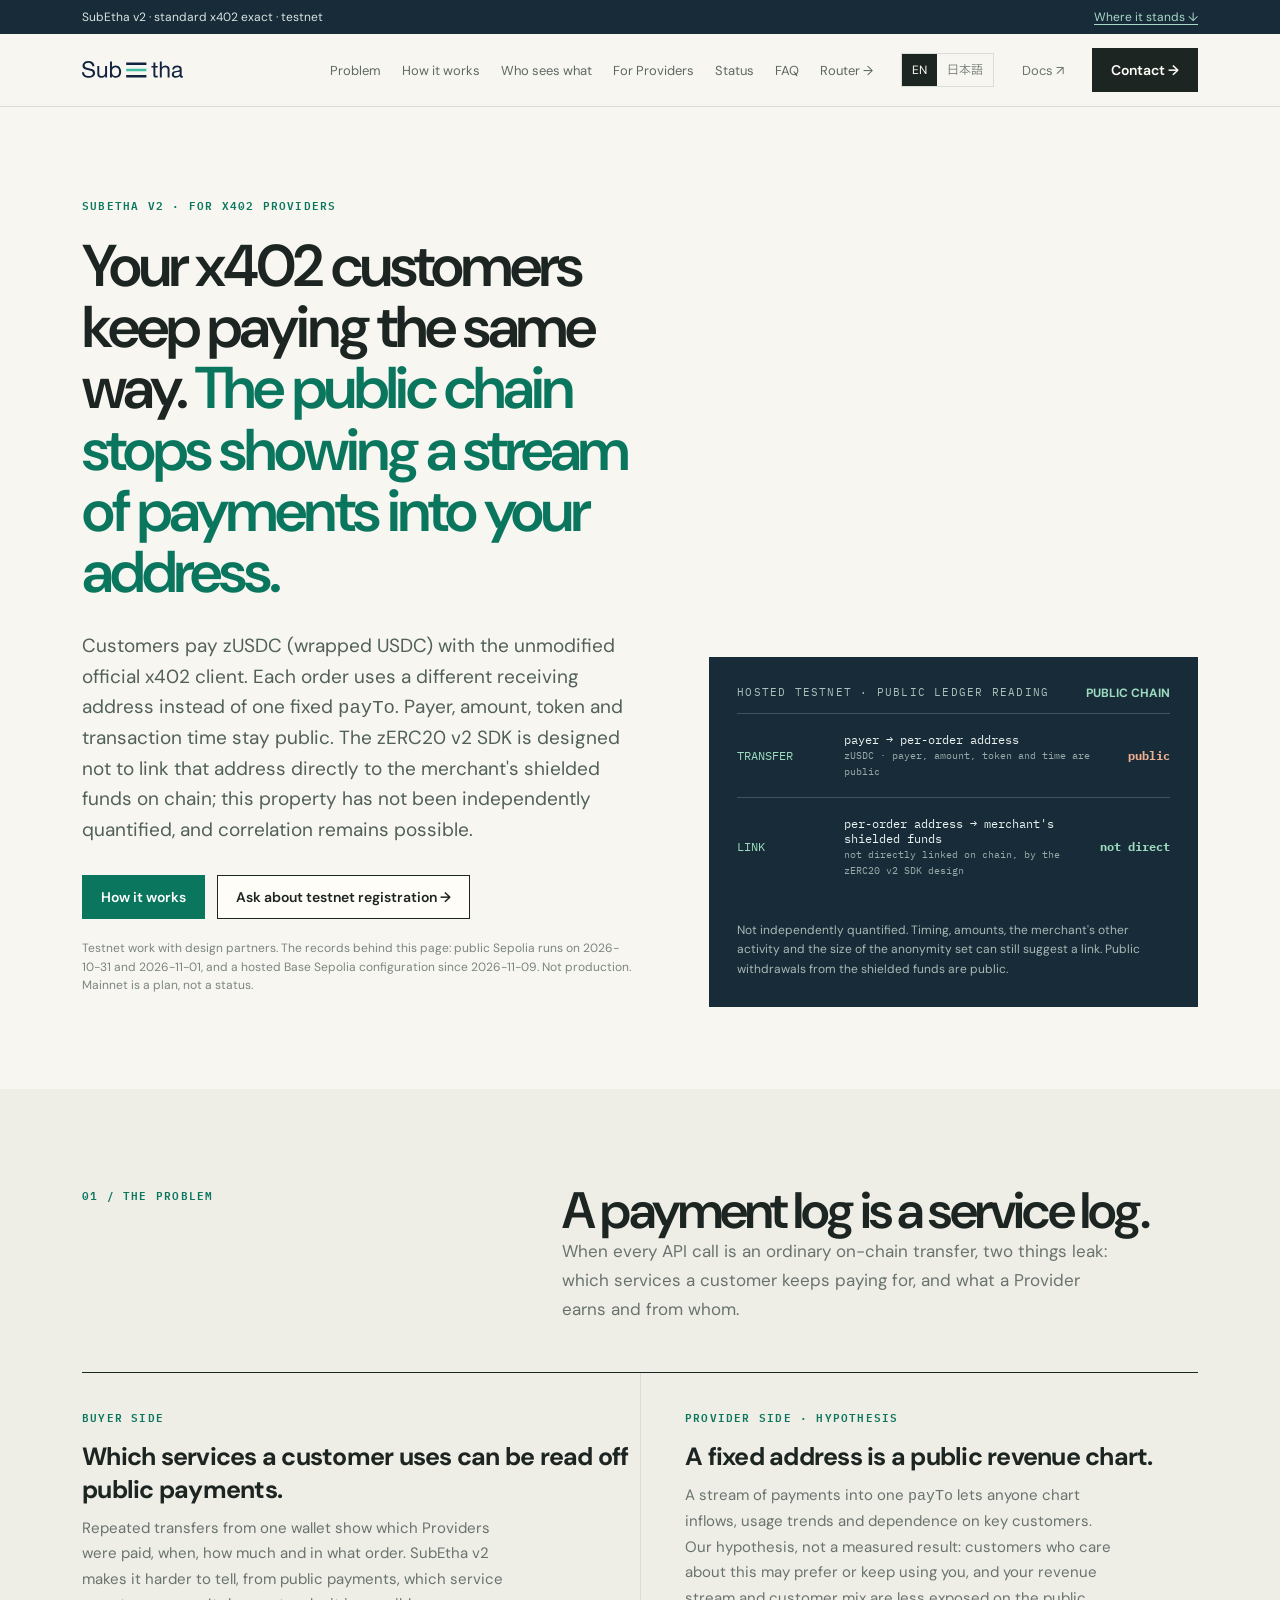
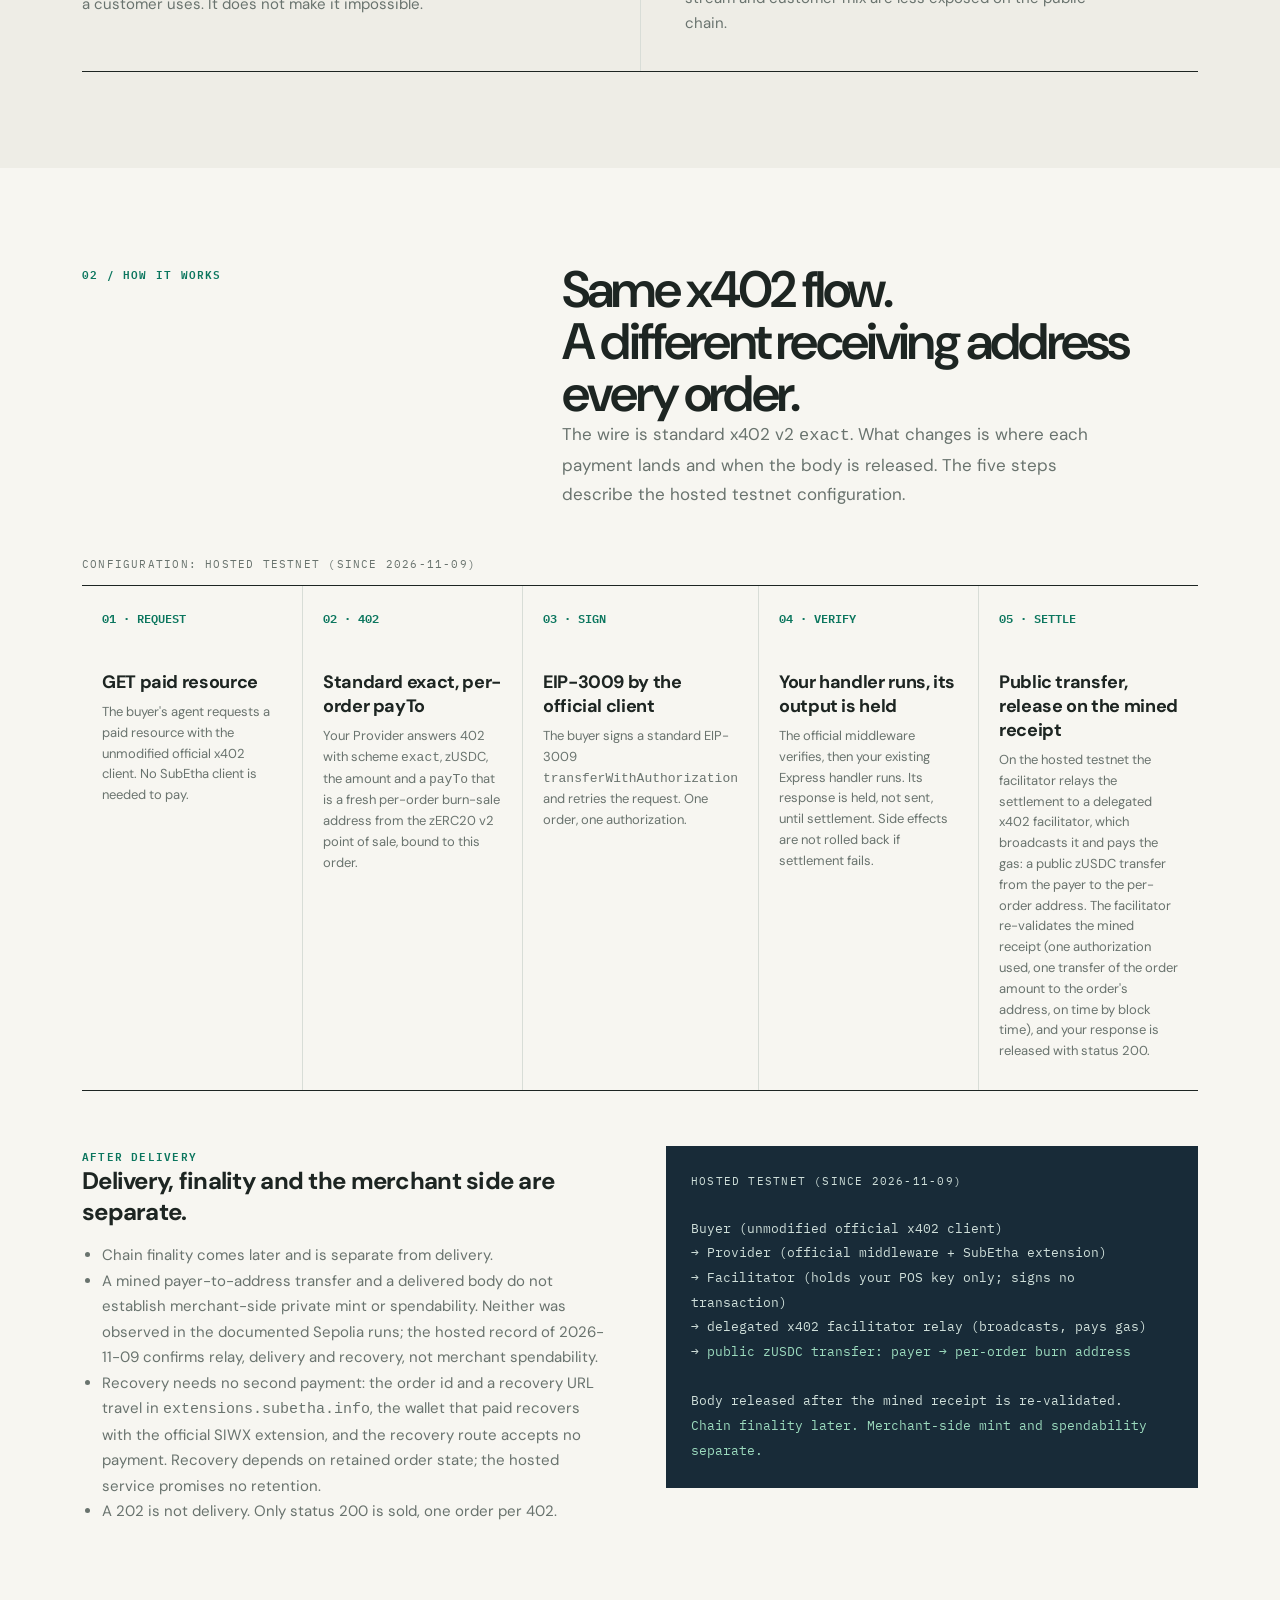
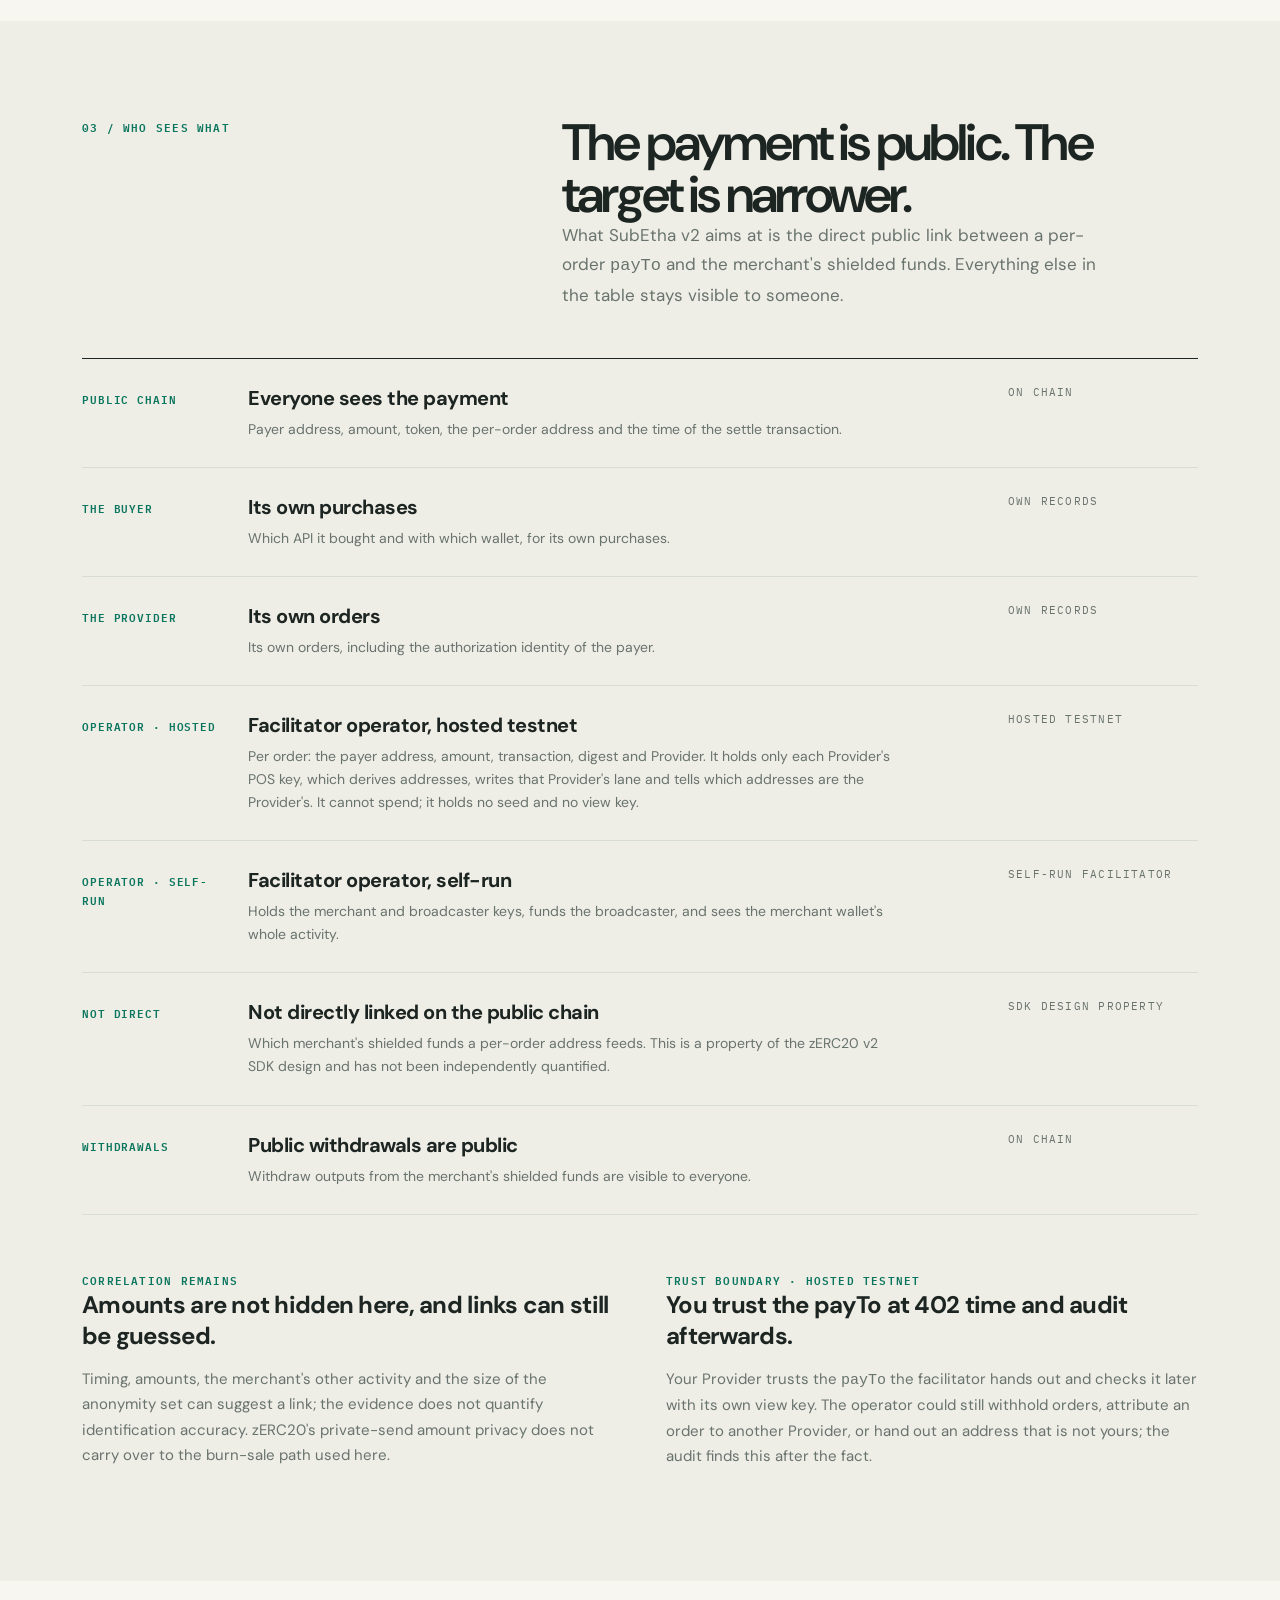
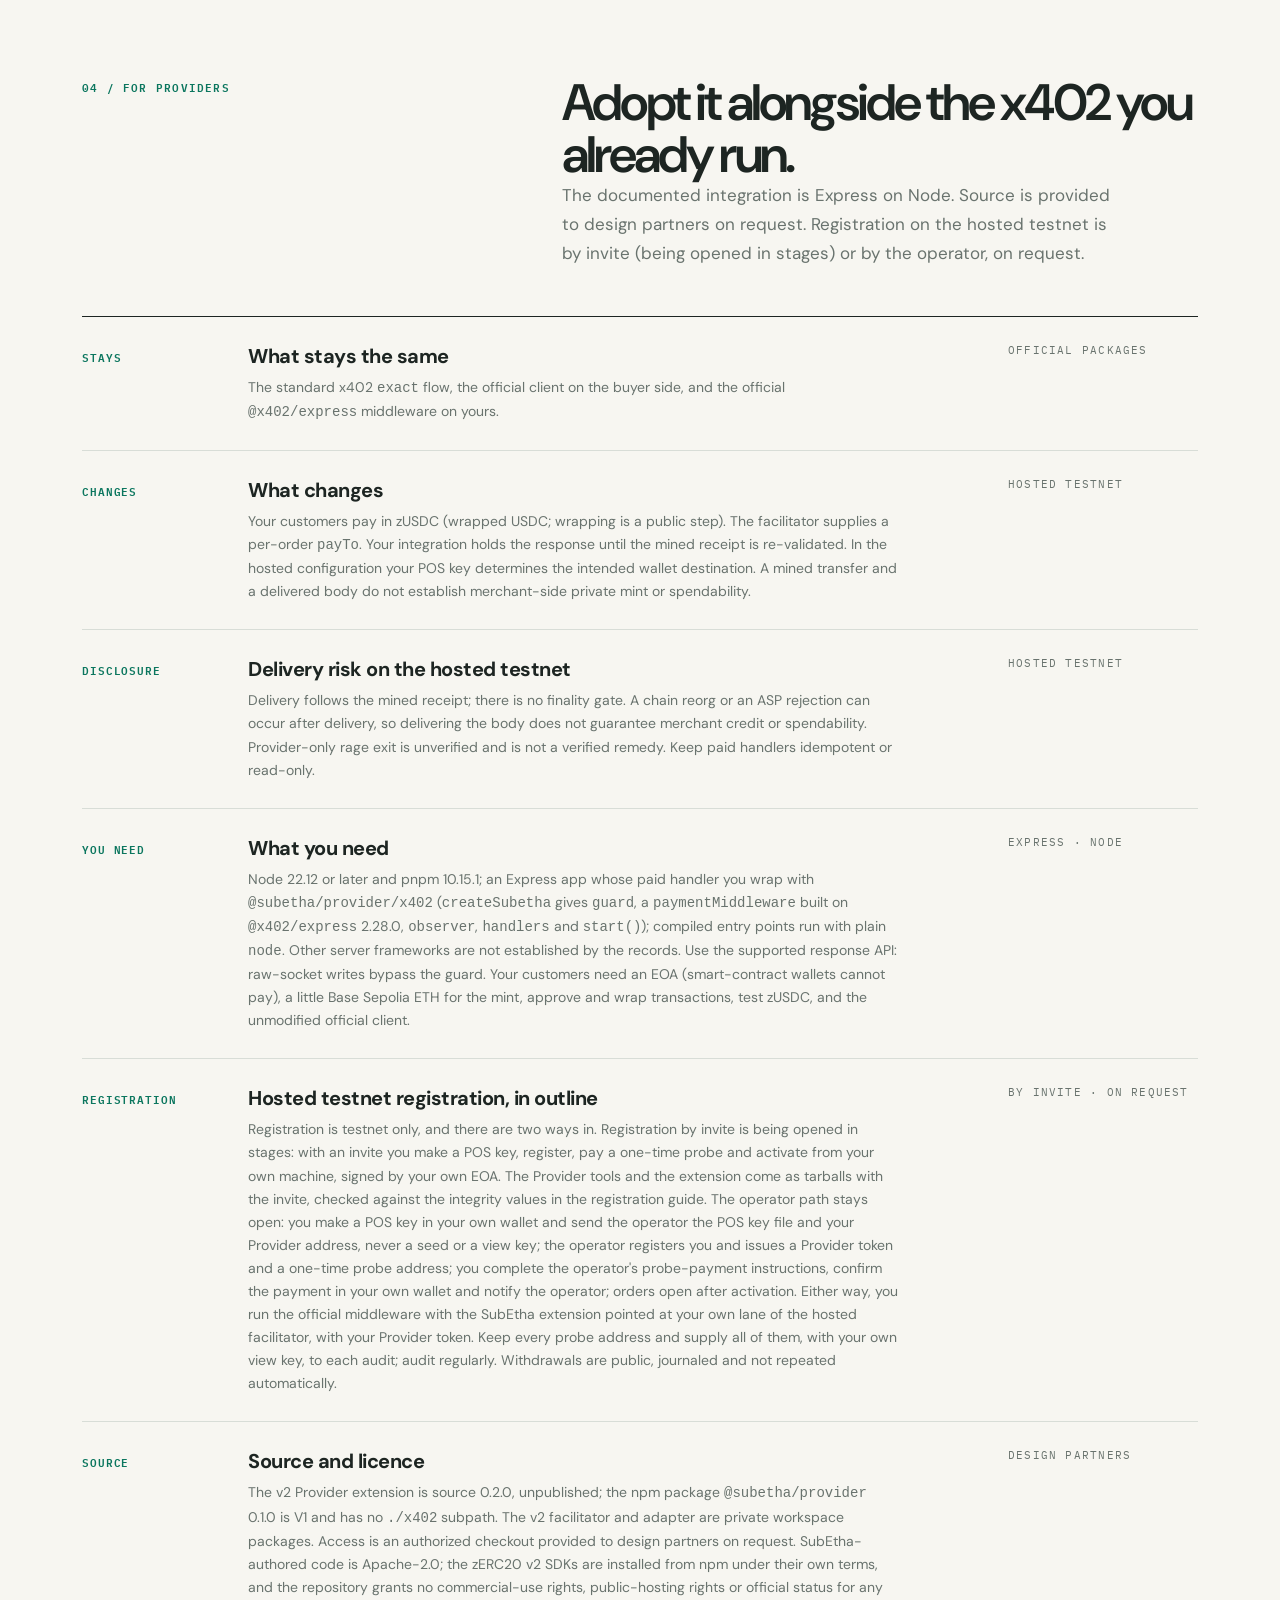
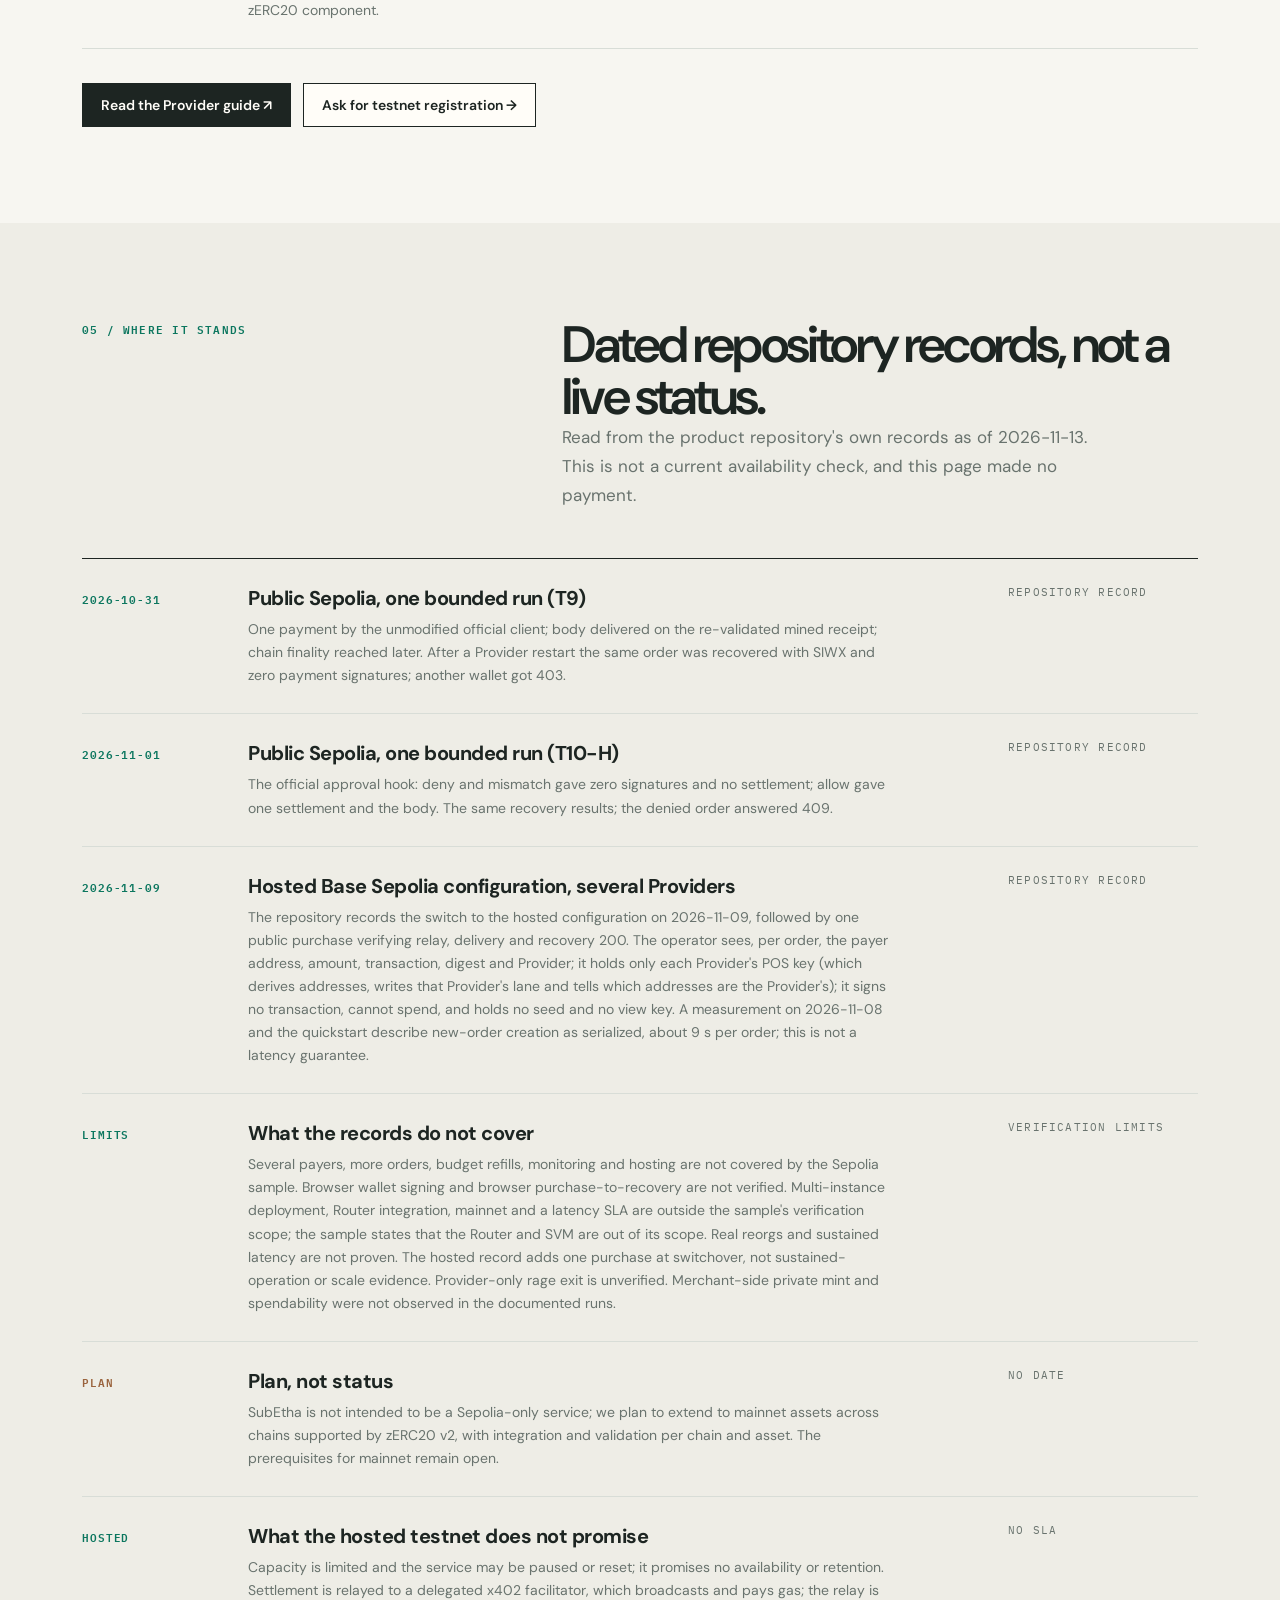
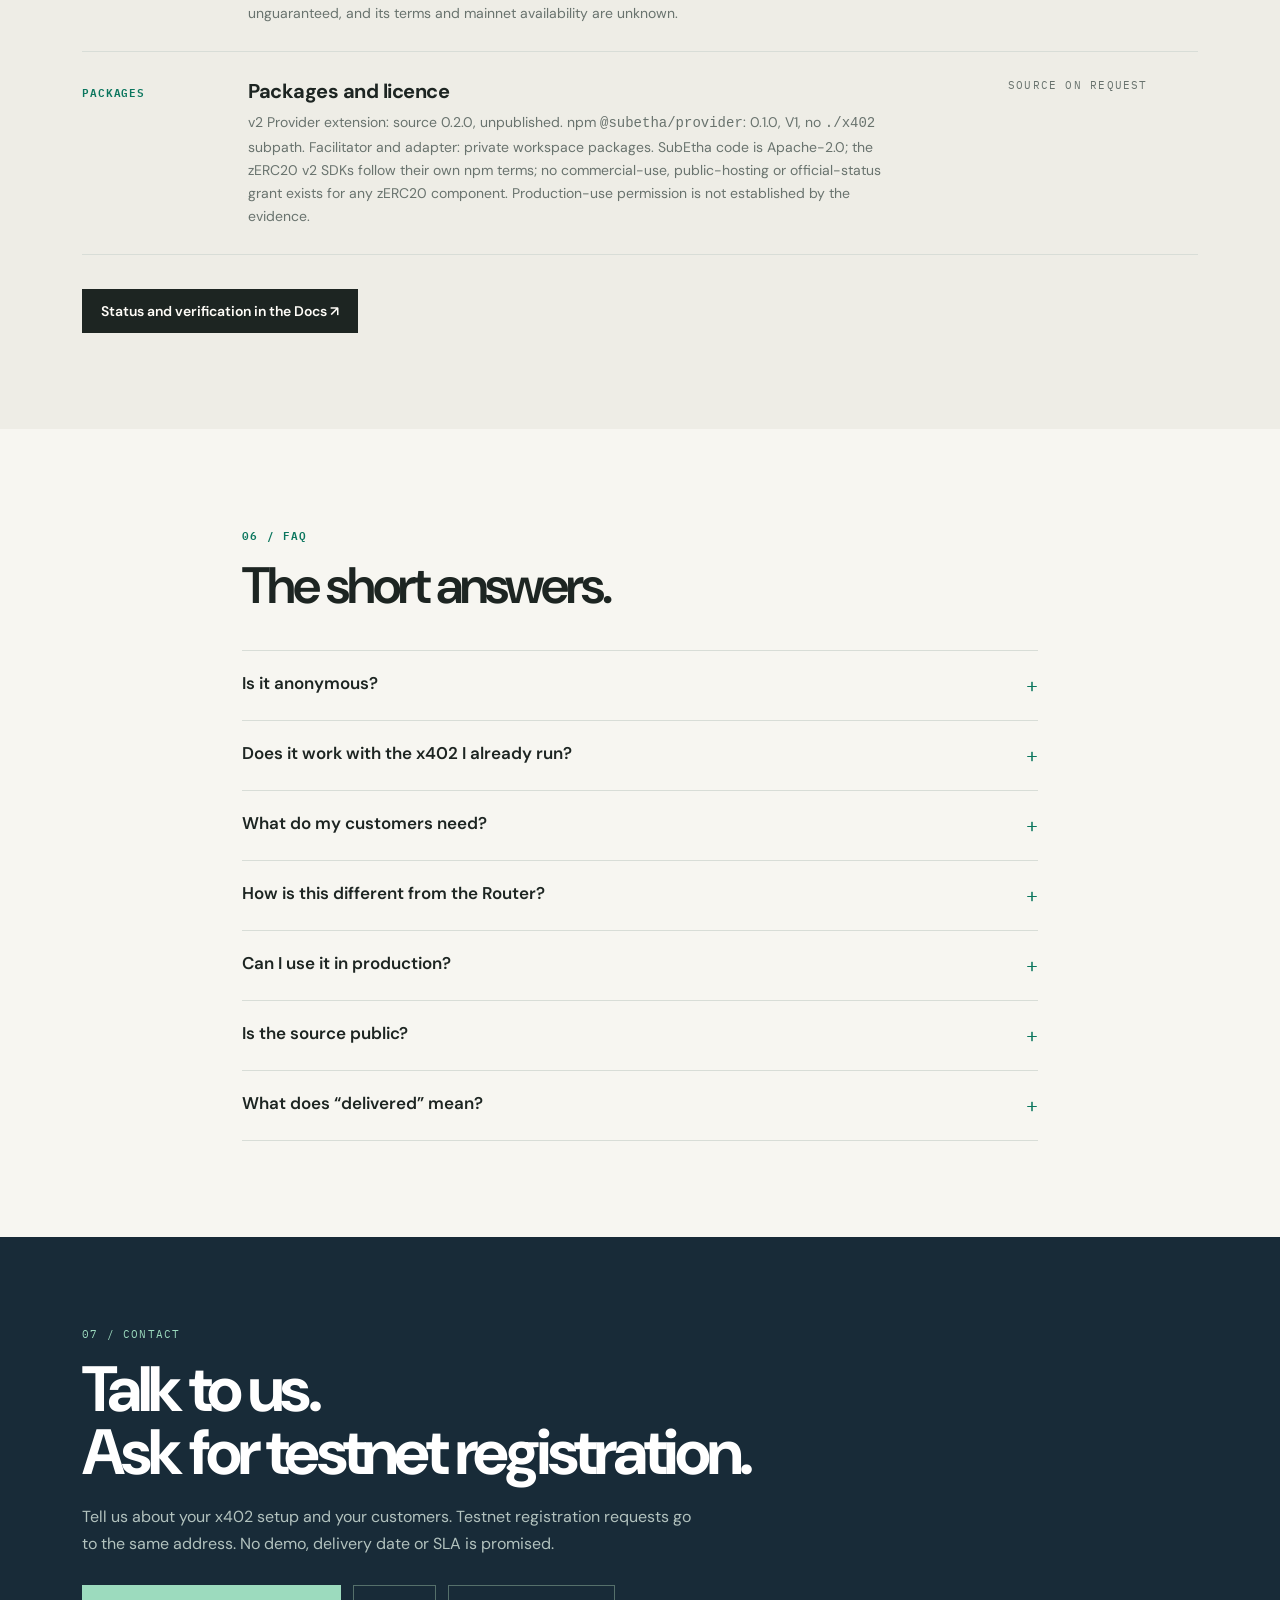
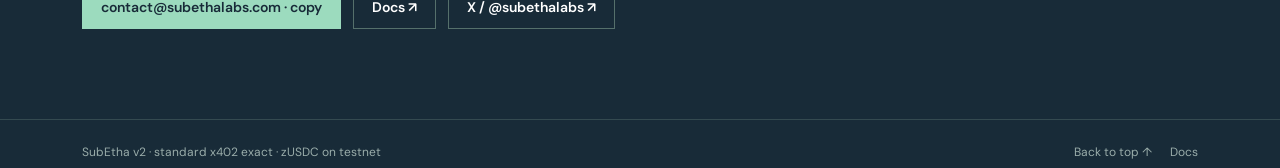
==== commit 6771029f: "lp: name the settlement relay as "a delegated x402 facilitator" (EN/JA) Same change as #36 (Codex gp" ====
--- a/index.html
+++ b/index.html
@@ -29,10 +29,10 @@
 <main id="top">
 <section class="hero"><div class="wrap hero-grid"><div data-reveal><div class="mono eyebrow">SubEtha v2 · for x402 Providers</div><h1>Your x402 customers keep paying the same way. <em>The public chain stops showing a stream of payments into your address.</em></h1><p class="hero-lede">Customers pay zUSDC (wrapped USDC) with the unmodified official x402 client. Each order uses a different receiving address instead of one fixed <code>payTo</code>. Payer, amount, token and transaction time stay public. The zERC20 v2 SDK is designed not to link that address directly to the merchant's shielded funds on chain; this property has not been independently quantified, and correlation remains possible.</p><div class="hero-actions"><a class="btn btn-green" href="#how-it-works">How it works</a><a class="btn btn-light" href="#contact">Ask about testnet registration →</a></div><p class="hero-note">Testnet work with design partners. The records behind this page: public Sepolia runs on 2026-10-31 and 2026-11-01, and a hosted Base Sepolia configuration since 2026-11-09. Not production. Mainnet is a plan, not a status.</p></div><div class="ledger" data-reveal><div class="ledger-head"><span class="mono">Hosted testnet · public ledger reading</span><strong>PUBLIC CHAIN</strong></div><div><div class="ledger-line"><span class="ok">TRANSFER</span><span>payer → per-order address<br><small>zUSDC · payer, amount, token and time are public</small></span><strong class="warn">public</strong></div><div class="ledger-line"><span class="ok">LINK</span><span>per-order address → merchant's shielded funds<br><small>not directly linked on chain, by the zERC20 v2 SDK design</small></span><strong class="ok">not direct</strong></div></div><div class="ledger-foot">Not independently quantified. Timing, amounts, the merchant's other activity and the size of the anonymity set can still suggest a link. Public withdrawals from the shielded funds are public.</div></div></div></section>
 <section id="problem" class="band section"><div class="wrap"><div class="section-head"><div class="mono eyebrow">01 / The problem</div><div><h2>A payment log is a service log.</h2><p class="section-intro">When every API call is an ordinary on-chain transfer, two things leak: which services a customer keeps paying for, and what a Provider earns and from whom.</p></div></div><div class="manifesto"><div><div class="mono eyebrow">Buyer side</div><h3>Which services a customer uses can be read off public payments.</h3><p>Repeated transfers from one wallet show which Providers were paid, when, how much and in what order. SubEtha v2 makes it harder to tell, from public payments, which service a customer uses. It does not make it impossible.</p></div><div><div class="mono eyebrow">Provider side · hypothesis</div><h3>A fixed address is a public revenue chart.</h3><p>A stream of payments into one <code>payTo</code> lets anyone chart inflows, usage trends and dependence on key customers. Our hypothesis, not a measured result: customers who care about this may prefer or keep using you, and your revenue stream and customer mix are less exposed on the public chain.</p></div></div></div></section>
-<section id="how-it-works" class="section"><div class="wrap"><div class="section-head"><div class="mono eyebrow">02 / How it works</div><div><h2>Same x402 flow.<br>A different receiving address every order.</h2><p class="section-intro">The wire is standard x402 v2 <code>exact</code>. What changes is where each payment lands and when the body is released. The five steps describe the hosted testnet configuration.</p></div></div><div class="mono muted" style="margin-bottom:14px">Configuration: hosted testnet (since 2026-11-09)</div><div class="flow"><article data-reveal><div class="num">01 · REQUEST</div><h3>GET paid resource</h3><p>The buyer's agent requests a paid resource with the unmodified official x402 client. No SubEtha client is needed to pay.</p></article><article data-reveal><div class="num">02 · 402</div><h3>Standard exact, per-order payTo</h3><p>Your Provider answers 402 with scheme <code>exact</code>, zUSDC, the amount and a <code>payTo</code> that is a fresh per-order burn-sale address from the zERC20 v2 point of sale, bound to this order.</p></article><article data-reveal><div class="num">03 · SIGN</div><h3>EIP-3009 by the official client</h3><p>The buyer signs a standard EIP-3009 <code>transferWithAuthorization</code> and retries the request. One order, one authorization.</p></article><article data-reveal><div class="num">04 · VERIFY</div><h3>Your handler runs, its output is held</h3><p>The official middleware verifies, then your existing Express handler runs. Its response is held, not sent, until settlement. Side effects are not rolled back if settlement fails.</p></article><article data-reveal><div class="num">05 · SETTLE</div><h3>Public transfer, release on the mined receipt</h3><p>On the hosted testnet the facilitator relays the settlement to x402.org, which broadcasts it and pays the gas: a public zUSDC transfer from the payer to the per-order address. The facilitator re-validates the mined receipt (one authorization used, one transfer of the order amount to the order's address, on time by block time), and your response is released with status 200.</p></article></div><div class="split"><div><div class="mono eyebrow">After delivery</div><h3>Delivery, finality and the merchant side are separate.</h3><ul><li>Chain finality comes later and is separate from delivery.</li><li>A mined payer-to-address transfer and a delivered body do not establish merchant-side private mint or spendability. Neither was observed in the documented Sepolia runs; the hosted record of 2026-11-09 confirms relay, delivery and recovery, not merchant spendability.</li><li>Recovery needs no second payment: the order id and a recovery URL travel in <code>extensions.subetha.info</code>, the wallet that paid recovers with the official SIWX extension, and the recovery route accepts no payment. Recovery depends on retained order state; the hosted service promises no retention.</li><li>A 202 is not delivery. Only status 200 is sold, one order per 402.</li></ul></div><div class="codebox" tabindex="0" role="region" aria-label="Hosted testnet flow"><div class="mono">Hosted testnet (since 2026-11-09)</div><br>Buyer (unmodified official x402 client)<br>  → Provider (official middleware + SubEtha extension)<br>  → Facilitator (holds your POS key only; signs no transaction)<br>  → x402.org relay (broadcasts, pays gas)<br>  → <span class="accent">public zUSDC transfer: payer → per-order burn address</span><br><br>Body released after the mined receipt is re-validated.<br><span class="accent">Chain finality later. Merchant-side mint and spendability separate.</span></div></div></div></section>
+<section id="how-it-works" class="section"><div class="wrap"><div class="section-head"><div class="mono eyebrow">02 / How it works</div><div><h2>Same x402 flow.<br>A different receiving address every order.</h2><p class="section-intro">The wire is standard x402 v2 <code>exact</code>. What changes is where each payment lands and when the body is released. The five steps describe the hosted testnet configuration.</p></div></div><div class="mono muted" style="margin-bottom:14px">Configuration: hosted testnet (since 2026-11-09)</div><div class="flow"><article data-reveal><div class="num">01 · REQUEST</div><h3>GET paid resource</h3><p>The buyer's agent requests a paid resource with the unmodified official x402 client. No SubEtha client is needed to pay.</p></article><article data-reveal><div class="num">02 · 402</div><h3>Standard exact, per-order payTo</h3><p>Your Provider answers 402 with scheme <code>exact</code>, zUSDC, the amount and a <code>payTo</code> that is a fresh per-order burn-sale address from the zERC20 v2 point of sale, bound to this order.</p></article><article data-reveal><div class="num">03 · SIGN</div><h3>EIP-3009 by the official client</h3><p>The buyer signs a standard EIP-3009 <code>transferWithAuthorization</code> and retries the request. One order, one authorization.</p></article><article data-reveal><div class="num">04 · VERIFY</div><h3>Your handler runs, its output is held</h3><p>The official middleware verifies, then your existing Express handler runs. Its response is held, not sent, until settlement. Side effects are not rolled back if settlement fails.</p></article><article data-reveal><div class="num">05 · SETTLE</div><h3>Public transfer, release on the mined receipt</h3><p>On the hosted testnet the facilitator relays the settlement to a delegated x402 facilitator, which broadcasts it and pays the gas: a public zUSDC transfer from the payer to the per-order address. The facilitator re-validates the mined receipt (one authorization used, one transfer of the order amount to the order's address, on time by block time), and your response is released with status 200.</p></article></div><div class="split"><div><div class="mono eyebrow">After delivery</div><h3>Delivery, finality and the merchant side are separate.</h3><ul><li>Chain finality comes later and is separate from delivery.</li><li>A mined payer-to-address transfer and a delivered body do not establish merchant-side private mint or spendability. Neither was observed in the documented Sepolia runs; the hosted record of 2026-11-09 confirms relay, delivery and recovery, not merchant spendability.</li><li>Recovery needs no second payment: the order id and a recovery URL travel in <code>extensions.subetha.info</code>, the wallet that paid recovers with the official SIWX extension, and the recovery route accepts no payment. Recovery depends on retained order state; the hosted service promises no retention.</li><li>A 202 is not delivery. Only status 200 is sold, one order per 402.</li></ul></div><div class="codebox" tabindex="0" role="region" aria-label="Hosted testnet flow"><div class="mono">Hosted testnet (since 2026-11-09)</div><br>Buyer (unmodified official x402 client)<br>  → Provider (official middleware + SubEtha extension)<br>  → Facilitator (holds your POS key only; signs no transaction)<br>  → delegated x402 facilitator relay (broadcasts, pays gas)<br>  → <span class="accent">public zUSDC transfer: payer → per-order burn address</span><br><br>Body released after the mined receipt is re-validated.<br><span class="accent">Chain finality later. Merchant-side mint and spendability separate.</span></div></div></div></section>
 <section id="visibility" class="band section"><div class="wrap"><div class="section-head"><div class="mono eyebrow">03 / Who sees what</div><div><h2>The payment is public. The target is narrower.</h2><p class="section-intro">What SubEtha v2 aims at is the direct public link between a per-order <code>payTo</code> and the merchant's shielded funds. Everything else in the table stays visible to someone.</p></div></div><div class="timeline"><div class="timeline-row"><div class="status">Public chain</div><div><h3>Everyone sees the payment</h3><p>Payer address, amount, token, the per-order address and the time of the settle transaction.</p></div><div class="mono muted">on chain</div></div><div class="timeline-row"><div class="status">The buyer</div><div><h3>Its own purchases</h3><p>Which API it bought and with which wallet, for its own purchases.</p></div><div class="mono muted">own records</div></div><div class="timeline-row"><div class="status">The Provider</div><div><h3>Its own orders</h3><p>Its own orders, including the authorization identity of the payer.</p></div><div class="mono muted">own records</div></div><div class="timeline-row"><div class="status">Operator · hosted</div><div><h3>Facilitator operator, hosted testnet</h3><p>Per order: the payer address, amount, transaction, digest and Provider. It holds only each Provider's POS key, which derives addresses, writes that Provider's lane and tells which addresses are the Provider's. It cannot spend; it holds no seed and no view key.</p></div><div class="mono muted">hosted testnet</div></div><div class="timeline-row"><div class="status">Operator · self-run</div><div><h3>Facilitator operator, self-run</h3><p>Holds the merchant and broadcaster keys, funds the broadcaster, and sees the merchant wallet's whole activity.</p></div><div class="mono muted">self-run facilitator</div></div><div class="timeline-row"><div class="status">Not direct</div><div><h3>Not directly linked on the public chain</h3><p>Which merchant's shielded funds a per-order address feeds. This is a property of the zERC20 v2 SDK design and has not been independently quantified.</p></div><div class="mono muted">SDK design property</div></div><div class="timeline-row"><div class="status">Withdrawals</div><div><h3>Public withdrawals are public</h3><p>Withdraw outputs from the merchant's shielded funds are visible to everyone.</p></div><div class="mono muted">on chain</div></div></div><div class="split"><div><div class="mono eyebrow">Correlation remains</div><h3>Amounts are not hidden here, and links can still be guessed.</h3><p>Timing, amounts, the merchant's other activity and the size of the anonymity set can suggest a link; the evidence does not quantify identification accuracy. <!-- claims-ok rule=hidden-amount text="zERC20's private-send amount privacy does not carry over to the burn-sale path used here." reason=limitation -->zERC20's private-send amount privacy does not carry over to the burn-sale path used here.</p></div><div><div class="mono eyebrow">Trust boundary · hosted testnet</div><h3>You trust the payTo at 402 time and audit afterwards.</h3><p>Your Provider trusts the <code>payTo</code> the facilitator hands out and checks it later with its own view key. The operator could still withhold orders, attribute an order to another Provider, or hand out an address that is not yours; the audit finds this after the fact.</p></div></div></div></section>
 <section id="providers" class="section"><div class="wrap"><div class="section-head"><div class="mono eyebrow">04 / For Providers</div><div><h2>Adopt it alongside the x402 you already run.</h2><p class="section-intro">The documented integration is Express on Node. Source is provided to design partners on request. Registration on the hosted testnet is by invite (being opened in stages) or by the operator, on request.</p></div></div><div class="timeline"><div class="timeline-row"><div class="status">Stays</div><div><h3>What stays the same</h3><p>The standard x402 <code>exact</code> flow, the official client on the buyer side, and the official <code>@x402/express</code> middleware on yours.</p></div><div class="mono muted">official packages</div></div><div class="timeline-row"><div class="status">Changes</div><div><h3>What changes</h3><p>Your customers pay in zUSDC (wrapped USDC; wrapping is a public step). The facilitator supplies a per-order <code>payTo</code>. Your integration holds the response until the mined receipt is re-validated. In the hosted configuration your POS key determines the intended wallet destination. A mined transfer and a delivered body do not establish merchant-side private mint or spendability.</p></div><div class="mono muted">hosted testnet</div></div><div class="timeline-row"><div class="status">Disclosure</div><div><h3>Delivery risk on the hosted testnet</h3><p>Delivery follows the mined receipt; there is no finality gate. A chain reorg or an ASP rejection can occur after delivery, so delivering the body does not guarantee merchant credit or spendability. Provider-only rage exit is unverified and is not a verified remedy. Keep paid handlers idempotent or read-only.</p></div><div class="mono muted">hosted testnet</div></div><div class="timeline-row"><div class="status">You need</div><div><h3>What you need</h3><p>Node 22.12 or later and pnpm 10.15.1; an Express app whose paid handler you wrap with <code>@subetha/provider/x402</code> (<code>createSubetha</code> gives <code>guard</code>, a <code>paymentMiddleware</code> built on <code>@x402/express</code> 2.28.0, <code>observer</code>, <code>handlers</code> and <code>start()</code>); compiled entry points run with plain <code>node</code>. Other server frameworks are not established by the records. Use the supported response API: raw-socket writes bypass the guard. Your customers need an EOA (smart-contract wallets cannot pay), a little Base Sepolia ETH for the mint, approve and wrap transactions, test zUSDC, and the unmodified official client.</p></div><div class="mono muted">Express · Node</div></div><div class="timeline-row"><div class="status">Registration</div><div><h3>Hosted testnet registration, in outline</h3><p>Registration is testnet only, and there are two ways in. Registration by invite is being opened in stages: with an invite you make a POS key, register, pay a one-time probe and activate from your own machine, signed by your own EOA. The Provider tools and the extension come as tarballs with the invite, checked against the integrity values in the <a href="https://docs.subethalabs.com/v2/providers/register/" target="_blank" rel="noopener">registration guide</a>. The operator path stays open: you make a POS key in your own wallet and send the operator the POS key file and your Provider address, never a seed or a view key; the operator registers you and issues a Provider token and a one-time probe address; you complete the operator's probe-payment instructions, confirm the payment in your own wallet and notify the operator; orders open after activation. Either way, you run the official middleware with the SubEtha extension pointed at your own lane of the hosted facilitator, with your Provider token. Keep every probe address and supply all of them, with your own view key, to each audit; audit regularly. Withdrawals are public, journaled and not repeated automatically.</p></div><div class="mono muted">by invite · on request</div></div><div class="timeline-row"><div class="status">Source</div><div><h3>Source and licence</h3><p>The v2 Provider extension is source 0.2.0, unpublished; the npm package <code>@subetha/provider</code> 0.1.0 is V1 and has no <code>./x402</code> subpath. The v2 facilitator and adapter are private workspace packages. Access is an authorized checkout provided to design partners on request. SubEtha-authored code is Apache-2.0; the zERC20 v2 SDKs are installed from npm under their own terms, and the repository grants no commercial-use rights, public-hosting rights or official status for any zERC20 component.</p></div><div class="mono muted">design partners</div></div></div><div class="hero-actions" style="margin-top:34px"><a class="btn btn-dark" href="https://docs.subethalabs.com/v2/providers/" target="_blank" rel="noopener">Read the Provider guide ↗</a><a class="btn btn-light" href="#contact">Ask for testnet registration →</a></div></div></section>
-<section id="status" class="band section"><div class="wrap"><div class="section-head"><div class="mono eyebrow">05 / Where it stands</div><div><h2>Dated repository records, not a live status.</h2><p class="section-intro">Read from the product repository's own records as of 2026-11-13. This is not a current availability check, and this page made no payment.</p></div></div><div class="timeline"><div class="timeline-row"><div class="status">2026-10-31</div><div><h3>Public Sepolia, one bounded run (T9)</h3><p>One payment by the unmodified official client; body delivered on the re-validated mined receipt; chain finality reached later. After a Provider restart the same order was recovered with SIWX and zero payment signatures; another wallet got 403.</p></div><div class="mono muted">repository record</div></div><div class="timeline-row"><div class="status">2026-11-01</div><div><h3>Public Sepolia, one bounded run (T10-H)</h3><p>The official approval hook: deny and mismatch gave zero signatures and no settlement; allow gave one settlement and the body. The same recovery results; the denied order answered 409.</p></div><div class="mono muted">repository record</div></div><div class="timeline-row"><div class="status">2026-11-09</div><div><h3>Hosted Base Sepolia configuration, several Providers</h3><p>The repository records the switch to the hosted configuration on 2026-11-09, followed by one public purchase verifying relay, delivery and recovery 200. The operator sees, per order, the payer address, amount, transaction, digest and Provider; it holds only each Provider's POS key (which derives addresses, writes that Provider's lane and tells which addresses are the Provider's); it signs no transaction, cannot spend, and holds no seed and no view key. A measurement on 2026-11-08 and the quickstart describe new-order creation as serialized, about 9 s per order; this is not a latency guarantee.</p></div><div class="mono muted">repository record</div></div><div class="timeline-row"><div class="status">Limits</div><div><h3>What the records do not cover</h3><p>Several payers, more orders, budget refills, monitoring and hosting are not covered by the Sepolia sample. Browser wallet signing and browser purchase-to-recovery are not verified. Multi-instance deployment, Router integration, mainnet and a latency SLA are outside the sample's verification scope; the sample states that the Router and SVM are out of its scope. Real reorgs and sustained latency are not proven. The hosted record adds one purchase at switchover, not sustained-operation or scale evidence. Provider-only rage exit is unverified. Merchant-side private mint and spendability were not observed in the documented runs.</p></div><div class="mono muted">verification limits</div></div><div class="timeline-row"><div class="status roadmap">Plan</div><div><h3>Plan, not status</h3><p>SubEtha is not intended to be a Sepolia-only service; we plan to extend to mainnet assets across chains supported by zERC20 v2, with integration and validation per chain and asset. The prerequisites for mainnet remain open.</p></div><div class="mono muted">no date</div></div><div class="timeline-row"><div class="status">Hosted</div><div><h3>What the hosted testnet does not promise</h3><p>Capacity is limited and the service may be paused or reset; it promises no availability or retention. Settlement is relayed to x402.org, which broadcasts and pays gas; the relay is unguaranteed, and its terms and mainnet availability are unknown.</p></div><div class="mono muted">no SLA</div></div><div class="timeline-row"><div class="status">Packages</div><div><h3>Packages and licence</h3><p>v2 Provider extension: source 0.2.0, unpublished. npm <code>@subetha/provider</code>: 0.1.0, V1, no <code>./x402</code> subpath. Facilitator and adapter: private workspace packages. SubEtha code is Apache-2.0; the zERC20 v2 SDKs follow their own npm terms; no commercial-use, public-hosting or official-status grant exists for any zERC20 component. Production-use permission is not established by the evidence.</p></div><div class="mono muted">source on request</div></div></div><div class="hero-actions" style="margin-top:34px"><a class="btn btn-dark" href="https://docs.subethalabs.com/v2/status/" target="_blank" rel="noopener">Status and verification in the Docs ↗</a></div></div></section>
+<section id="status" class="band section"><div class="wrap"><div class="section-head"><div class="mono eyebrow">05 / Where it stands</div><div><h2>Dated repository records, not a live status.</h2><p class="section-intro">Read from the product repository's own records as of 2026-11-13. This is not a current availability check, and this page made no payment.</p></div></div><div class="timeline"><div class="timeline-row"><div class="status">2026-10-31</div><div><h3>Public Sepolia, one bounded run (T9)</h3><p>One payment by the unmodified official client; body delivered on the re-validated mined receipt; chain finality reached later. After a Provider restart the same order was recovered with SIWX and zero payment signatures; another wallet got 403.</p></div><div class="mono muted">repository record</div></div><div class="timeline-row"><div class="status">2026-11-01</div><div><h3>Public Sepolia, one bounded run (T10-H)</h3><p>The official approval hook: deny and mismatch gave zero signatures and no settlement; allow gave one settlement and the body. The same recovery results; the denied order answered 409.</p></div><div class="mono muted">repository record</div></div><div class="timeline-row"><div class="status">2026-11-09</div><div><h3>Hosted Base Sepolia configuration, several Providers</h3><p>The repository records the switch to the hosted configuration on 2026-11-09, followed by one public purchase verifying relay, delivery and recovery 200. The operator sees, per order, the payer address, amount, transaction, digest and Provider; it holds only each Provider's POS key (which derives addresses, writes that Provider's lane and tells which addresses are the Provider's); it signs no transaction, cannot spend, and holds no seed and no view key. A measurement on 2026-11-08 and the quickstart describe new-order creation as serialized, about 9 s per order; this is not a latency guarantee.</p></div><div class="mono muted">repository record</div></div><div class="timeline-row"><div class="status">Limits</div><div><h3>What the records do not cover</h3><p>Several payers, more orders, budget refills, monitoring and hosting are not covered by the Sepolia sample. Browser wallet signing and browser purchase-to-recovery are not verified. Multi-instance deployment, Router integration, mainnet and a latency SLA are outside the sample's verification scope; the sample states that the Router and SVM are out of its scope. Real reorgs and sustained latency are not proven. The hosted record adds one purchase at switchover, not sustained-operation or scale evidence. Provider-only rage exit is unverified. Merchant-side private mint and spendability were not observed in the documented runs.</p></div><div class="mono muted">verification limits</div></div><div class="timeline-row"><div class="status roadmap">Plan</div><div><h3>Plan, not status</h3><p>SubEtha is not intended to be a Sepolia-only service; we plan to extend to mainnet assets across chains supported by zERC20 v2, with integration and validation per chain and asset. The prerequisites for mainnet remain open.</p></div><div class="mono muted">no date</div></div><div class="timeline-row"><div class="status">Hosted</div><div><h3>What the hosted testnet does not promise</h3><p>Capacity is limited and the service may be paused or reset; it promises no availability or retention. Settlement is relayed to a delegated x402 facilitator, which broadcasts and pays gas; the relay is unguaranteed, and its terms and mainnet availability are unknown.</p></div><div class="mono muted">no SLA</div></div><div class="timeline-row"><div class="status">Packages</div><div><h3>Packages and licence</h3><p>v2 Provider extension: source 0.2.0, unpublished. npm <code>@subetha/provider</code>: 0.1.0, V1, no <code>./x402</code> subpath. Facilitator and adapter: private workspace packages. SubEtha code is Apache-2.0; the zERC20 v2 SDKs follow their own npm terms; no commercial-use, public-hosting or official-status grant exists for any zERC20 component. Production-use permission is not established by the evidence.</p></div><div class="mono muted">source on request</div></div></div><div class="hero-actions" style="margin-top:34px"><a class="btn btn-dark" href="https://docs.subethalabs.com/v2/status/" target="_blank" rel="noopener">Status and verification in the Docs ↗</a></div></div></section>
 <section id="faq" class="section"><div class="wrap faq"><div class="mono eyebrow">06 / FAQ</div><h2 style="margin:16px 0 38px">The short answers.</h2><!-- claims-ok rule=anonymity text="Is it anonymous?" reason=denial --><details><summary>Is it anonymous?<span>+</span></summary><p>No. The payer address, the amount, the token, the per-order address and the time of the settle transaction are public on chain, and amounts are not hidden on this burn-sale path. What is not directly linked on the public chain is which merchant's shielded funds a per-order address feeds, a zERC20 v2 SDK design property that has not been independently quantified. Correlation through timing, amounts, your other activity and the size of the anonymity set remains possible, and public withdrawals are public.</p></details><details><summary>Does it work with the x402 I already run?<span>+</span></summary><p>The documented integration is the official <code>@x402/express</code> middleware 2.28.0 with the SubEtha extension around an existing Express handler, on Node 22.12 or later. Your customers keep the unmodified official client. The records do not establish other server frameworks, and the Provider and facilitator processes are not designed for browser embedding.</p></details><details><summary>What do my customers need?<span>+</span></summary><p>An EOA (smart-contract wallets cannot pay; EIP-3009 verifies ECDSA only), a little Base Sepolia ETH for the mint, approve and wrap transactions, test zUSDC obtained by wrapping test USDC, and the unmodified official client. They should keep the <code>orderId</code> from the 402 before signing and never sign again for the same order after a timeout or a refusal: a signed authorization stays usable on chain until its <code>validBefore</code>, and a refusal is not a revocation.</p></details><details><summary>How is this different from the Router?<span>+</span></summary><p>The SubEtha Router is a separate product with its own page: an MCP server that lets an agent pay on one testnet rail and reach a paid API on another, testnet-only and unaudited. The Provider-side path on this page is not the Router, and nothing here establishes privacy properties for purchases made through the Router. Router integration with SubEtha v2 is outside the verification scope of the documented path. See <a href="/router/">the Router page</a> and <a href="https://docs.subethalabs.com/v2/#subetha-and-the-router" target="_blank" rel="noopener">SubEtha and the Router</a> in the Docs.</p></details><details><summary>Can I use it in production?<span>+</span></summary><p>No. The current offering is testnet work with design partners. SubEtha's own code is Apache-2.0; the zERC20 v2 SDKs are installed from npm under their own terms, and the repository grants no commercial-use rights, public-hosting rights or official status for any zERC20 component. Production-use permission is not established by the evidence presented here.</p></details><details><summary>Is the source public?<span>+</span></summary><p>No. The v2 Provider extension is unpublished source (0.2.0); the facilitator and adapter are private workspace packages. No v2 package exists on npm; <code>@subetha/provider</code> 0.1.0 on npm is V1. Source is provided to design partners on request.</p></details><details><summary>What does “delivered” mean?<span>+</span></summary><p>Your response is released only after the facilitator re-validates the mined receipt. Chain finality is later and separate, and delivery does not establish merchant-side private mint or spendability. A 202 is not delivery; only status 200 is sold, one order per 402.</p></details></div></section>
 <section id="contact" class="contact"><div class="wrap"><div class="mono">07 / Contact</div><h2>Talk to us.<br>Ask for testnet registration.</h2><p>Tell us about your x402 setup and your customers. Testnet registration requests go to the same address. No demo, delivery date or SLA is promised.</p><div class="contact-actions"><button class="btn btn-dark" data-copy="contact@subethalabs.com">contact@subethalabs.com · copy</button><a class="btn btn-light" href="https://docs.subethalabs.com/v2/" target="_blank" rel="noopener">Docs ↗</a><a class="btn btn-light" href="https://x.com/subethalabs" target="_blank" rel="noopener">X / @subethalabs ↗</a></div></div></section>
 </main><footer><div class="wrap"><span>SubEtha v2 · standard x402 exact · zUSDC on testnet</span><div class="footer-links"><a href="#top">Back to top ↑</a><a href="https://docs.subethalabs.com/v2/" target="_blank" rel="noopener">Docs</a></div></div></footer>
@@ -40,10 +40,10 @@
 <div id="ja" lang="ja"><header><div class="wrap"><a href="#top-ja" aria-label="SubEtha home"><img class="brand" src="assets/brand/subetha-wordmark-color.svg" alt="SubEtha"></a><nav class="nav"><a href="#problem-ja">課題</a><a href="#how-it-works-ja">仕組み</a><a href="#visibility-ja">誰に何が見えるか</a><a href="#providers-ja">Provider 向け</a><a href="#status-ja">現在地</a><a href="#faq-ja">FAQ</a><a href="/router/">Router →</a></nav><div class="lang" role="group" aria-label="Language / 言語"><button type="button" data-lang="en" aria-label="English" aria-pressed="false">EN</button><button type="button" data-lang="ja" aria-pressed="true" aria-label="日本語"><span class="lang-full">日本語</span><span class="lang-short" aria-hidden="true">JA</span></button></div><a href="https://docs.subethalabs.com/v2/" target="_blank" rel="noopener" style="font-size:13px;color:var(--muted)">Docs ↗</a><a class="btn btn-dark" href="#contact-ja">相談する →</a><details class="mobile-menu"><summary>メニュー</summary><nav aria-label="モバイルナビゲーション"><a href="#problem-ja">課題</a><a href="#how-it-works-ja">仕組み</a><a href="#visibility-ja">誰に何が見えるか</a><a href="#providers-ja">Provider 向け</a><a href="#status-ja">現在地</a><a href="#faq-ja">FAQ</a><a href="/router/">Router →</a><a href="https://docs.subethalabs.com/v2/" target="_blank" rel="noopener">Docs ↗</a><a class="btn btn-dark" href="#contact-ja">相談する →</a></nav></details></div></header><main id="top-ja">
 <section class="hero"><div class="wrap hero-grid"><div><div class="mono eyebrow">SubEtha v2 · x402 Provider 向け</div><h1>顧客の x402 の支払い方は変わらない。<em>公開チェーンに、あなたのアドレスへの入金の列が残らなくなる。</em></h1><p class="hero-lede">顧客は、無改造の公式 x402 クライアントで zUSDC（wrap した USDC）を支払う。固定の <code>payTo</code> ではなく、注文ごとに異なる受取アドレスを使う。payer・金額・token・取引時刻は公開のまま。zERC20 v2 SDK の設計では、そのアドレスと merchant の shielded funds は公開チェーン上で直接結び付かない。この性質は独立に定量評価されておらず、相関による推測は可能。</p><div class="hero-actions"><a class="btn btn-green" href="#how-it-works-ja">仕組みを見る</a><a class="btn btn-light" href="#contact-ja">テストネット登録を相談する →</a></div><p class="hero-note">設計パートナーとのテストネット段階です。このページの根拠となる記録: 公開 Sepolia での実行（2026-10-31、2026-11-01）と、2026-11-09 以降の hosted Base Sepolia 構成。本番ではありません。メインネットは計画であり、現状ではありません。</p></div><div class="ledger"><div class="ledger-head"><span class="mono">Hosted testnet · 公開台帳の読み方</span><strong>PUBLIC CHAIN</strong></div><div><div class="ledger-line"><span class="ok">TRANSFER</span><span>payer → 注文ごとのアドレス<br><small>zUSDC · payer、金額、token、時刻は公開</small></span><strong class="warn">public</strong></div><div class="ledger-line"><span class="ok">LINK</span><span>注文ごとのアドレス → merchant の shielded funds<br><small>zERC20 v2 SDK の設計により、チェーン上では直接結び付かない</small></span><strong class="ok">not direct</strong></div></div><div class="ledger-foot">独立した定量評価はされていません。タイミング、金額、merchant の他の活動、匿名性セットの大きさから、関連が推測され得ます。shielded funds からの公開 withdraw は公開です。</div></div></div></section>
 <section id="problem-ja" class="band section"><div class="wrap"><div class="section-head"><div class="mono eyebrow">01 / 課題</div><div><h2>支払いログは、利用ログになる。</h2><p class="section-intro">API 呼び出しのたびに通常のオンチェーン送金が起きると、2 つのことが漏れます。顧客がどのサービスに払い続けているか、そして Provider が誰からいくら得ているか。</p></div></div><div class="manifesto"><div><div class="mono eyebrow">買い手側</div><h3>どのサービスを使ったかが、公開決済から辿られうる。</h3><p>1 つのウォレットからの繰り返しの送金は、どの Provider に、いつ、いくら、どの順で払ったかを示します。SubEtha v2 は、公開決済からどのサービスを使ったかを辿りにくくします。不可能にするものではありません。</p></div><div><div class="mono eyebrow">Provider 側 · 仮説</div><h3>固定アドレスは、公開の売上グラフになる。</h3><p>1 つの <code>payTo</code> への入金の列からは、誰でも入金・利用トレンド・大口顧客への依存を描けます。仮説であり、測定結果ではありません: これを気にする顧客はあなたを選び続けるかもしれず、売上の流れと顧客構成が公開チェーン上で晒されにくくなります。</p></div></div></div></section>
-<section id="how-it-works-ja" class="section"><div class="wrap"><div class="section-head"><div class="mono eyebrow">02 / 仕組み</div><div><h2>同じ x402 フロー。<br>注文ごとに違う受取アドレス。</h2><p class="section-intro">ワイヤは標準の x402 v2 <code>exact</code> です。変わるのは、各支払いの着地点と、本文が解放されるタイミングです。5 つのステップは hosted testnet 構成を説明しています。</p></div></div><div class="mono muted" style="margin-bottom:14px">構成: hosted testnet（2026-11-09 以降）</div><div class="flow"><article><div class="num">01 · REQUEST</div><h3>GET paid resource</h3><p>買い手のエージェントが、無改造の公式 x402 クライアントで有料リソースを要求します。支払いに SubEtha のクライアントは要りません。</p></article><article><div class="num">02 · 402</div><h3>標準の exact、注文ごとの payTo</h3><p>あなたの Provider は 402 で scheme <code>exact</code>、zUSDC、金額、そして zERC20 v2 の point of sale が発行した新しい注文別 burn-sale アドレスを <code>payTo</code> として返し、この注文に結び付けます。</p></article><article><div class="num">03 · SIGN</div><h3>公式クライアントが EIP-3009 に署名</h3><p>買い手は標準の EIP-3009 <code>transferWithAuthorization</code> に署名して再リクエストします。1 注文、1 authorization。</p></article><article><div class="num">04 · VERIFY</div><h3>既存 handler が動き、出力は保持</h3><p>公式 middleware が verify し、既存の Express handler が実行されます。応答は settle まで送信されず保持されます。settle が失敗しても副作用は巻き戻りません。</p></article><article><div class="num">05 · SETTLE</div><h3>公開送金、mined receipt で解放</h3><p>hosted testnet では facilitator が settle を x402.org に中継し、x402.org が放送して gas を払います。payer から注文別アドレスへの公開の zUSDC 送金です。facilitator が mined receipt を再検証し（authorization の使用 1 件、注文のアドレスへの注文金額の送金 1 件、ブロック時刻で期限内）、応答が status 200 で解放されます。</p></article></div><div class="split"><div><div class="mono eyebrow">配信のあと</div><h3>配信、finality、merchant 側は別のものです。</h3><ul><li>チェーンの finality は後から来るもので、配信とは別です。</li><li>payer からアドレスへの mined 送金と配信された本文は、merchant 側の private mint や spendability を立証しません。文書化された Sepolia の実行ではどちらも観測されておらず、2026-11-09 の hosted の記録が確認したのは中継・配信・復旧であり、merchant の spendability ではありません。</li><li>復旧に再支払いは不要です。注文 id と復旧 URL は <code>extensions.subetha.info</code> で届き、支払ったウォレットが公式の SIWX 拡張で復旧し、復旧ルートは支払いを受け付けません。復旧は保持された注文状態に依存し、hosted サービスは保持を約束しません。</li><li>202 は配信ではありません。売られるのは status 200 だけで、402 ごとに 1 注文です。</li></ul></div><div class="codebox" tabindex="0" role="region" aria-label="Hosted testnet のフロー"><div class="mono">Hosted testnet（2026-11-09 以降）</div><br>Buyer（無改造の公式 x402 クライアント）<br>  → Provider（公式 middleware + SubEtha 拡張）<br>  → Facilitator（あなたの POS key のみ保持。トランザクションに署名しない）<br>  → x402.org relay（放送し、gas を払う）<br>  → <span class="accent">公開の zUSDC 送金: payer → 注文別 burn アドレス</span><br><br>mined receipt の再検証後に本文を解放。<br><span class="accent">チェーンの finality は後。merchant 側の mint と spendability は別。</span></div></div></div></section>
+<section id="how-it-works-ja" class="section"><div class="wrap"><div class="section-head"><div class="mono eyebrow">02 / 仕組み</div><div><h2>同じ x402 フロー。<br>注文ごとに違う受取アドレス。</h2><p class="section-intro">ワイヤは標準の x402 v2 <code>exact</code> です。変わるのは、各支払いの着地点と、本文が解放されるタイミングです。5 つのステップは hosted testnet 構成を説明しています。</p></div></div><div class="mono muted" style="margin-bottom:14px">構成: hosted testnet（2026-11-09 以降）</div><div class="flow"><article><div class="num">01 · REQUEST</div><h3>GET paid resource</h3><p>買い手のエージェントが、無改造の公式 x402 クライアントで有料リソースを要求します。支払いに SubEtha のクライアントは要りません。</p></article><article><div class="num">02 · 402</div><h3>標準の exact、注文ごとの payTo</h3><p>あなたの Provider は 402 で scheme <code>exact</code>、zUSDC、金額、そして zERC20 v2 の point of sale が発行した新しい注文別 burn-sale アドレスを <code>payTo</code> として返し、この注文に結び付けます。</p></article><article><div class="num">03 · SIGN</div><h3>公式クライアントが EIP-3009 に署名</h3><p>買い手は標準の EIP-3009 <code>transferWithAuthorization</code> に署名して再リクエストします。1 注文、1 authorization。</p></article><article><div class="num">04 · VERIFY</div><h3>既存 handler が動き、出力は保持</h3><p>公式 middleware が verify し、既存の Express handler が実行されます。応答は settle まで送信されず保持されます。settle が失敗しても副作用は巻き戻りません。</p></article><article><div class="num">05 · SETTLE</div><h3>公開送金、mined receipt で解放</h3><p>hosted testnet では facilitator が settle を委任先の x402 facilitator に中継し、そこが放送して gas を払います。payer から注文別アドレスへの公開の zUSDC 送金です。facilitator が mined receipt を再検証し（authorization の使用 1 件、注文のアドレスへの注文金額の送金 1 件、ブロック時刻で期限内）、応答が status 200 で解放されます。</p></article></div><div class="split"><div><div class="mono eyebrow">配信のあと</div><h3>配信、finality、merchant 側は別のものです。</h3><ul><li>チェーンの finality は後から来るもので、配信とは別です。</li><li>payer からアドレスへの mined 送金と配信された本文は、merchant 側の private mint や spendability を立証しません。文書化された Sepolia の実行ではどちらも観測されておらず、2026-11-09 の hosted の記録が確認したのは中継・配信・復旧であり、merchant の spendability ではありません。</li><li>復旧に再支払いは不要です。注文 id と復旧 URL は <code>extensions.subetha.info</code> で届き、支払ったウォレットが公式の SIWX 拡張で復旧し、復旧ルートは支払いを受け付けません。復旧は保持された注文状態に依存し、hosted サービスは保持を約束しません。</li><li>202 は配信ではありません。売られるのは status 200 だけで、402 ごとに 1 注文です。</li></ul></div><div class="codebox" tabindex="0" role="region" aria-label="Hosted testnet のフロー"><div class="mono">Hosted testnet（2026-11-09 以降）</div><br>Buyer（無改造の公式 x402 クライアント）<br>  → Provider（公式 middleware + SubEtha 拡張）<br>  → Facilitator（あなたの POS key のみ保持。トランザクションに署名しない）<br>  → 委任先の x402 facilitator relay（放送し、gas を払う）<br>  → <span class="accent">公開の zUSDC 送金: payer → 注文別 burn アドレス</span><br><br>mined receipt の再検証後に本文を解放。<br><span class="accent">チェーンの finality は後。merchant 側の mint と spendability は別。</span></div></div></div></section>
 <section id="visibility-ja" class="band section"><div class="wrap"><div class="section-head"><div class="mono eyebrow">03 / 誰に何が見えるか</div><div><h2>支払いは公開。狙いはもっと狭い。</h2><p class="section-intro">SubEtha v2 が狙うのは、注文ごとの <code>payTo</code> と merchant の shielded funds の間の、公開チェーン上の直接のリンクです。表のそれ以外は、誰かには見えています。</p></div></div><div class="timeline"><div class="timeline-row"><div class="status">公開チェーン</div><div><h3>支払いは全員に見える</h3><p>payer のアドレス、金額、token、注文ごとのアドレス、settle トランザクションの時刻。</p></div><div class="mono muted">on chain</div></div><div class="timeline-row"><div class="status">買い手</div><div><h3>自分の購入</h3><p>自分の購入について、どの API をどのウォレットで買ったか。</p></div><div class="mono muted">own records</div></div><div class="timeline-row"><div class="status">Provider</div><div><h3>自分の注文</h3><p>自分の注文。payer の authorization の identity を含みます。</p></div><div class="mono muted">own records</div></div><div class="timeline-row"><div class="status">運用者 · hosted</div><div><h3>facilitator 運用者、hosted testnet</h3><p>注文ごとに、payer のアドレス、金額、トランザクション、digest、Provider。保持するのは各 Provider の POS key だけで、それでアドレスを導出し、その Provider のレーンに書き、どのアドレスがその Provider のものかを知ります。使うことはできず、seed も view key も持ちません。</p></div><div class="mono muted">hosted testnet</div></div><div class="timeline-row"><div class="status">運用者 · self-run</div><div><h3>facilitator 運用者、self-run</h3><p>merchant と broadcaster の鍵を持ち、broadcaster に資金を入れ、merchant ウォレットの活動全体を見ます。</p></div><div class="mono muted">self-run facilitator</div></div><div class="timeline-row"><div class="status">直接ではない</div><div><h3>公開チェーン上で直接結び付かないもの</h3><p>注文ごとのアドレスがどの merchant の shielded funds に流れるか。zERC20 v2 SDK の設計上の性質で、独立した定量評価はされていません。</p></div><div class="mono muted">SDK design property</div></div><div class="timeline-row"><div class="status">Withdraw</div><div><h3>公開 withdraw は公開</h3><p>merchant の shielded funds からの withdraw 出力は全員に見えます。</p></div><div class="mono muted">on chain</div></div></div><div class="split"><div><div class="mono eyebrow">相関は残る</div><h3>ここでは金額は公開のままで、リンクは推測され得ます。</h3><p>タイミング、金額、merchant の他の活動、匿名性セットの大きさは関連を示唆し得ます。根拠は識別精度を定量化していません。<!-- claims-ok rule=hidden-amount text="burn-sale パスでは、zERC20 の private-send パスにある金額の秘匿性は引き継がれません。" reason=limitation -->burn-sale パスでは、zERC20 の private-send パスにある金額の秘匿性は引き継がれません。</p></div><div><div class="mono eyebrow">信頼境界 · hosted testnet</div><h3>402 時点の payTo を信頼し、あとで監査する。</h3><p>あなたの Provider は facilitator が渡す <code>payTo</code> を信頼し、あとから自分の view key で確認します。運用者は注文を握りつぶす、別の Provider の注文として扱う、あなたのものではないアドレスを渡す、ということがなおできます。監査はそれを事後に見つけます。</p></div></div></div></section>
 <section id="providers-ja" class="section"><div class="wrap"><div class="section-head"><div class="mono eyebrow">04 / Provider 向け</div><div><h2>いま動かしている x402 と並べて導入する。</h2><p class="section-intro">文書化された統合は Node 上の Express です。ソースは設計パートナーへ依頼ベースで提供します。hosted testnet への登録は、招待制（段階的に開放中）か、運用者への依頼で行います。</p></div></div><div class="timeline"><div class="timeline-row"><div class="status">変わらない</div><div><h3>変わらないもの</h3><p>標準の x402 <code>exact</code> フロー、買い手側の公式クライアント、あなた側の公式 <code>@x402/express</code> middleware。</p></div><div class="mono muted">official packages</div></div><div class="timeline-row"><div class="status">変わる</div><div><h3>変わるもの</h3><p>顧客は zUSDC（wrap した USDC。wrap は公開の手順）で払います。facilitator が注文ごとの <code>payTo</code> を供給します。あなたの統合は、mined receipt の再検証まで応答を保持します。hosted 構成では、あなたの POS key が意図したウォレット宛先を決めます。mined 送金と配信された本文は、merchant 側の private mint や spendability を立証しません。</p></div><div class="mono muted">hosted testnet</div></div><div class="timeline-row"><div class="status">開示</div><div><h3>hosted testnet での配信リスク</h3><p>配信は mined receipt に従い、finality のゲートはありません。チェーンの reorg や ASP の拒否は配信後にも起こり得るため、本文を配信しても merchant への入金や spendability は保証されません。Provider 単独の rage exit は未検証で、検証済みの救済ではありません。有料 handler は冪等か読み取り専用にしてください。</p></div><div class="mono muted">hosted testnet</div></div><div class="timeline-row"><div class="status">必要なもの</div><div><h3>必要なもの</h3><p>Node 22.12 以上と pnpm 10.15.1。有料 handler を <code>@subetha/provider/x402</code> で包める Express アプリ（<code>createSubetha</code> が <code>guard</code>、<code>@x402/express</code> 2.28.0 上に組んだ <code>paymentMiddleware</code>、<code>observer</code>、<code>handlers</code>、<code>start()</code> を返します）。コンパイル済みのエントリは素の <code>node</code> で動かします。他のサーバーフレームワークは記録上確立していません。サポートされた response API を使ってください。raw socket への書き込みは guard を迂回します。顧客側には EOA（スマートコントラクトウォレットは支払えません）、mint・approve・wrap のための少量の Base Sepolia ETH、テスト用 zUSDC、無改造の公式クライアントが必要です。</p></div><div class="mono muted">Express · Node</div></div><div class="timeline-row"><div class="status">登録</div><div><h3>hosted testnet 登録の概要</h3><p>登録はテストネット限定で、入り方は二つあります。招待制の登録は段階的に開放中です。招待があれば、自分のマシンから自分の EOA の署名で、POS key の作成、登録、一度きりの probe の支払い、有効化を行います。Provider ツールと拡張は招待とともに tarball で届き、<a href="https://docs.subethalabs.com/v2/providers/register/" target="_blank" rel="noopener">登録ガイド（英語）</a>に載っている integrity 値と照合してから使います。運用者経由の登録も引き続き使えます。あなたは自分のウォレットで POS key を作り、POS key ファイルと Provider アドレスを運用者に送ります。seed や view key は決して送りません。運用者があなたを登録し、Provider token と一度きりの probe アドレスを発行します。あなたは運用者の probe 支払い手順を完了し、自分のウォレットで支払いを確認して運用者に知らせます。注文は有効化後に開きます。どちらの場合も、公式 middleware と SubEtha 拡張を、hosted facilitator 上の自分のレーンに向けて、Provider token とともに動かします。probe アドレスはすべて保管し、自分の view key とともに毎回の監査に渡します。監査は定期的に行います。withdraw は公開で、記録され、自動では繰り返されません。</p></div><div class="mono muted">by invite · on request</div></div><div class="timeline-row"><div class="status">ソース</div><div><h3>ソースとライセンス</h3><p>v2 の Provider 拡張はソース 0.2.0 で未公開です。npm パッケージ <code>@subetha/provider</code> 0.1.0 は V1 で、<code>./x402</code> サブパスを持ちません。v2 の facilitator と adapter は非公開のワークスペースパッケージです。アクセスは、設計パートナーへ依頼ベースで提供する認可済みチェックアウトです。SubEtha が書いたコードは Apache-2.0。zERC20 v2 SDK は npm からそれぞれの条件でインストールされ、この repository はいかなる zERC20 コンポーネントについても商用利用権・公開サービス運用権・公式の地位を付与しません。</p></div><div class="mono muted">design partners</div></div></div><div class="hero-actions" style="margin-top:34px"><a class="btn btn-dark" href="https://docs.subethalabs.com/v2/providers/" target="_blank" rel="noopener">Provider ガイドを読む ↗</a><a class="btn btn-light" href="#contact-ja">テストネット登録を相談する →</a></div></div></section>
-<section id="status-ja" class="band section"><div class="wrap"><div class="section-head"><div class="mono eyebrow">05 / 現在地</div><div><h2>日付つきの repository の記録。ライブの状態ではない。</h2><p class="section-intro">2026-11-13 時点で、製品 repository 自身の記録から読み取ったものです。現在の可用性の確認ではなく、このページのために支払いは行っていません。</p></div></div><div class="timeline"><div class="timeline-row"><div class="status">2026-10-31</div><div><h3>公開 Sepolia、上限つきの実行 1 回（T9）</h3><p>無改造の公式クライアントによる支払い 1 件。再検証した mined receipt で本文を配信、チェーンの finality は後から到達。Provider 再起動後、同じ注文を SIWX で支払い署名ゼロで復旧。別のウォレットは 403。</p></div><div class="mono muted">repository record</div></div><div class="timeline-row"><div class="status">2026-11-01</div><div><h3>公開 Sepolia、上限つきの実行 1 回（T10-H）</h3><p>公式の承認フック: deny と mismatch は署名ゼロ・settle なし、allow は settle 1 件と本文。復旧の結果は同じで、deny された注文は 409。</p></div><div class="mono muted">repository record</div></div><div class="timeline-row"><div class="status">2026-11-09</div><div><h3>hosted Base Sepolia 構成、複数 Provider</h3><p>repository は 2026-11-09 の hosted 構成への切替と、それに続く公開購入 1 件（中継・配信・復旧 200 を確認）を記録しています。運用者には注文ごとに payer のアドレス、金額、トランザクション、digest、Provider が見えます。保持するのは各 Provider の POS key だけで（アドレスの導出、その Provider のレーンへの書き込み、どのアドレスがその Provider のものかの把握に使います）、トランザクションに署名せず、使うこともできず、seed も view key も持ちません。2026-11-08 の計測と quickstart は、新規注文の作成を直列で 1 件あたり約 9 秒と記述しています。これはレイテンシの保証ではありません。</p></div><div class="mono muted">repository record</div></div><div class="timeline-row"><div class="status">限界</div><div><h3>記録が覆っていないもの</h3><p>複数の payer、より多い注文、予算の補充、監視、ホスティングは Sepolia のサンプルでは覆われていません。ブラウザウォレットの署名とブラウザでの購入から復旧までは未検証です。マルチインスタンス配備、Router 連携、mainnet、レイテンシ SLA はサンプルの検証範囲外で、サンプルは Router と SVM を範囲外と明記しています。実際の reorg と持続的なレイテンシは証明されていません。hosted の記録が加えるのは切替時の購入 1 件で、継続運用や規模の証拠ではありません。Provider 単独の rage exit は未検証です。merchant 側の private mint と spendability は、文書化された実行では観測されていません。</p></div><div class="mono muted">verification limits</div></div><div class="timeline-row"><div class="status roadmap">計画</div><div><h3>計画であり、現状ではない</h3><p>SubEtha は Sepolia 限定のサービスにとどまる意図ではなく、zERC20 v2 が対応するチェーンのメインネット資産へ、チェーンと資産ごとの統合と検証を経て拡張する計画です。メインネット移行の前提条件は未解決です。</p></div><div class="mono muted">no date</div></div><div class="timeline-row"><div class="status">hosted</div><div><h3>hosted testnet が約束しないもの</h3><p>容量は限られ、サービスは停止や初期化されることがあります。可用性も保持も約束しません。settle は x402.org に中継され、x402.org が放送して gas を払います。この中継は保証されず、その条件とメインネットでの提供可否は不明です。</p></div><div class="mono muted">no SLA</div></div><div class="timeline-row"><div class="status">パッケージ</div><div><h3>パッケージとライセンス</h3><p>v2 の Provider 拡張: ソース 0.2.0、未公開。npm の <code>@subetha/provider</code>: 0.1.0、V1、<code>./x402</code> サブパスなし。facilitator と adapter: 非公開のワークスペースパッケージ。SubEtha のコードは Apache-2.0、zERC20 v2 SDK はそれぞれの npm の条件に従い、いかなる zERC20 コンポーネントについても商用利用・公開サービス運用・公式の地位の付与はありません。本番利用の許可は根拠からは確認できません。</p></div><div class="mono muted">source on request</div></div></div><div class="hero-actions" style="margin-top:34px"><a class="btn btn-dark" href="https://docs.subethalabs.com/v2/status/" target="_blank" rel="noopener">Docs の Status と検証 ↗</a></div></div></section>
+<section id="status-ja" class="band section"><div class="wrap"><div class="section-head"><div class="mono eyebrow">05 / 現在地</div><div><h2>日付つきの repository の記録。ライブの状態ではない。</h2><p class="section-intro">2026-11-13 時点で、製品 repository 自身の記録から読み取ったものです。現在の可用性の確認ではなく、このページのために支払いは行っていません。</p></div></div><div class="timeline"><div class="timeline-row"><div class="status">2026-10-31</div><div><h3>公開 Sepolia、上限つきの実行 1 回（T9）</h3><p>無改造の公式クライアントによる支払い 1 件。再検証した mined receipt で本文を配信、チェーンの finality は後から到達。Provider 再起動後、同じ注文を SIWX で支払い署名ゼロで復旧。別のウォレットは 403。</p></div><div class="mono muted">repository record</div></div><div class="timeline-row"><div class="status">2026-11-01</div><div><h3>公開 Sepolia、上限つきの実行 1 回（T10-H）</h3><p>公式の承認フック: deny と mismatch は署名ゼロ・settle なし、allow は settle 1 件と本文。復旧の結果は同じで、deny された注文は 409。</p></div><div class="mono muted">repository record</div></div><div class="timeline-row"><div class="status">2026-11-09</div><div><h3>hosted Base Sepolia 構成、複数 Provider</h3><p>repository は 2026-11-09 の hosted 構成への切替と、それに続く公開購入 1 件（中継・配信・復旧 200 を確認）を記録しています。運用者には注文ごとに payer のアドレス、金額、トランザクション、digest、Provider が見えます。保持するのは各 Provider の POS key だけで（アドレスの導出、その Provider のレーンへの書き込み、どのアドレスがその Provider のものかの把握に使います）、トランザクションに署名せず、使うこともできず、seed も view key も持ちません。2026-11-08 の計測と quickstart は、新規注文の作成を直列で 1 件あたり約 9 秒と記述しています。これはレイテンシの保証ではありません。</p></div><div class="mono muted">repository record</div></div><div class="timeline-row"><div class="status">限界</div><div><h3>記録が覆っていないもの</h3><p>複数の payer、より多い注文、予算の補充、監視、ホスティングは Sepolia のサンプルでは覆われていません。ブラウザウォレットの署名とブラウザでの購入から復旧までは未検証です。マルチインスタンス配備、Router 連携、mainnet、レイテンシ SLA はサンプルの検証範囲外で、サンプルは Router と SVM を範囲外と明記しています。実際の reorg と持続的なレイテンシは証明されていません。hosted の記録が加えるのは切替時の購入 1 件で、継続運用や規模の証拠ではありません。Provider 単独の rage exit は未検証です。merchant 側の private mint と spendability は、文書化された実行では観測されていません。</p></div><div class="mono muted">verification limits</div></div><div class="timeline-row"><div class="status roadmap">計画</div><div><h3>計画であり、現状ではない</h3><p>SubEtha は Sepolia 限定のサービスにとどまる意図ではなく、zERC20 v2 が対応するチェーンのメインネット資産へ、チェーンと資産ごとの統合と検証を経て拡張する計画です。メインネット移行の前提条件は未解決です。</p></div><div class="mono muted">no date</div></div><div class="timeline-row"><div class="status">hosted</div><div><h3>hosted testnet が約束しないもの</h3><p>容量は限られ、サービスは停止や初期化されることがあります。可用性も保持も約束しません。settle は委任先の x402 facilitator に中継され、そこが放送して gas を払います。この中継は保証されず、その条件とメインネットでの提供可否は不明です。</p></div><div class="mono muted">no SLA</div></div><div class="timeline-row"><div class="status">パッケージ</div><div><h3>パッケージとライセンス</h3><p>v2 の Provider 拡張: ソース 0.2.0、未公開。npm の <code>@subetha/provider</code>: 0.1.0、V1、<code>./x402</code> サブパスなし。facilitator と adapter: 非公開のワークスペースパッケージ。SubEtha のコードは Apache-2.0、zERC20 v2 SDK はそれぞれの npm の条件に従い、いかなる zERC20 コンポーネントについても商用利用・公開サービス運用・公式の地位の付与はありません。本番利用の許可は根拠からは確認できません。</p></div><div class="mono muted">source on request</div></div></div><div class="hero-actions" style="margin-top:34px"><a class="btn btn-dark" href="https://docs.subethalabs.com/v2/status/" target="_blank" rel="noopener">Docs の Status と検証 ↗</a></div></div></section>
 <section id="faq-ja" class="section"><div class="wrap faq"><div class="mono eyebrow">06 / FAQ</div><h2 style="margin:16px 0 38px">短い回答。</h2><!-- claims-ok rule=anonymity text="匿名ですか？" reason=denial --><!-- claims-ok rule=hidden-amount text="payer のアドレス、金額、token、注文ごとのアドレス、settle トランザクションの時刻はチェーン上で公開で、この burn-sale パスでは金額は隠れません。" reason=denial --><details><summary>匿名ですか？<span>+</span></summary><p>いいえ。payer のアドレス、金額、token、注文ごとのアドレス、settle トランザクションの時刻はチェーン上で公開で、この burn-sale パスでは金額は隠れません。公開チェーン上で直接結び付かないのは、注文ごとのアドレスがどの merchant の shielded funds に流れるかで、これは zERC20 v2 SDK の設計上の性質であり、独立した定量評価はされていません。タイミング、金額、あなたの他の活動、匿名性セットの大きさによる相関は残り得て、公開 withdraw は公開です。</p></details><details><summary>いま動かしている x402 と両立しますか？<span>+</span></summary><p>文書化された統合は、既存の Express handler を公式 <code>@x402/express</code> middleware 2.28.0 と SubEtha 拡張で包むもので、Node 22.12 以上で動きます。顧客は無改造の公式クライアントのままです。他のサーバーフレームワークは記録上確立しておらず、Provider と facilitator のプロセスはブラウザ組み込みを想定していません。</p></details><details><summary>顧客側で何が必要ですか？<span>+</span></summary><p>EOA（スマートコントラクトウォレットは支払えません。EIP-3009 は ECDSA だけを検証します）、mint・approve・wrap のための少量の Base Sepolia ETH、テスト用 USDC を wrap して得るテスト用 zUSDC、無改造の公式クライアントです。署名の前に 402 の <code>orderId</code> を控え、タイムアウトや拒否の後に同じ注文へ再署名してはいけません。署名済みの authorization は <code>validBefore</code> までチェーン上で使用可能なままで、拒否は取り消しではありません。</p></details><details><summary>Router と何が違いますか？<span>+</span></summary><p>SubEtha Router は専用ページを持つ別の製品です。エージェントがあるテストネットのレールで支払い、別のレールの有料 API に到達できるようにする MCP サーバーで、テストネット限定・未監査です。このページの Provider 側の経路は Router ではなく、Router 経由の購入の秘匿性について、このページは何も示しません。Router と SubEtha v2 の連携は、文書化された経路の検証範囲外です。<a href="/router/">Router のページ</a>と Docs の <a href="https://docs.subethalabs.com/v2/#subetha-and-the-router" target="_blank" rel="noopener">SubEtha and the Router</a> を参照してください。</p></details><!-- claims-ok rule=production-ready text="本番で使えますか？" reason=denial --><details><summary>本番で使えますか？<span>+</span></summary><p>いいえ。現在の提供は、設計パートナーとのテストネット段階です。SubEtha 自身のコードは Apache-2.0。zERC20 v2 SDK は npm からそれぞれの条件でインストールされ、この repository はいかなる zERC20 コンポーネントについても商用利用権・公開サービス運用権・公式の地位を付与しません。本番利用の許可は、ここで提示した根拠からは確認できません。</p></details><details><summary>ソースは公開ですか？<span>+</span></summary><p>いいえ。v2 の Provider 拡張は未公開のソース（0.2.0）で、facilitator と adapter は非公開のワークスペースパッケージです。v2 の npm パッケージはなく、npm にある <code>@subetha/provider</code> 0.1.0 は V1 です。ソースは設計パートナーへ依頼ベースで提供します。</p></details><details><summary>「配信済み」とは何を意味しますか？<span>+</span></summary><p>応答は、facilitator が mined receipt を再検証した後にだけ解放されます。チェーンの finality は後で別のものであり、配信は merchant 側の private mint や spendability を立証しません。202 は配信ではなく、売られるのは status 200 だけで、402 ごとに 1 注文です。</p></details></div></section>
 <section id="contact-ja" class="contact"><div class="wrap"><div class="mono">07 / Contact</div><h2>相談する。<br>テストネット登録を依頼する。</h2><p>あなたの x402 の構成と顧客について教えてください。テストネット登録の相談も同じ宛先です。デモ、納期、SLA は約束しません。</p><div class="contact-actions"><button class="btn btn-dark" data-copy="contact@subethalabs.com">contact@subethalabs.com · コピー</button><a class="btn btn-light" href="https://docs.subethalabs.com/v2/" target="_blank" rel="noopener">Docs ↗</a><a class="btn btn-light" href="https://x.com/subethalabs" target="_blank" rel="noopener">X / @subethalabs ↗</a></div></div></section>
 </main><footer><div class="wrap"><span>SubEtha v2 · standard x402 exact · zUSDC on testnet</span><div class="footer-links"><a href="#top-ja">上へ ↑</a><a href="https://docs.subethalabs.com/v2/" target="_blank" rel="noopener">Docs</a></div></div></footer></div>
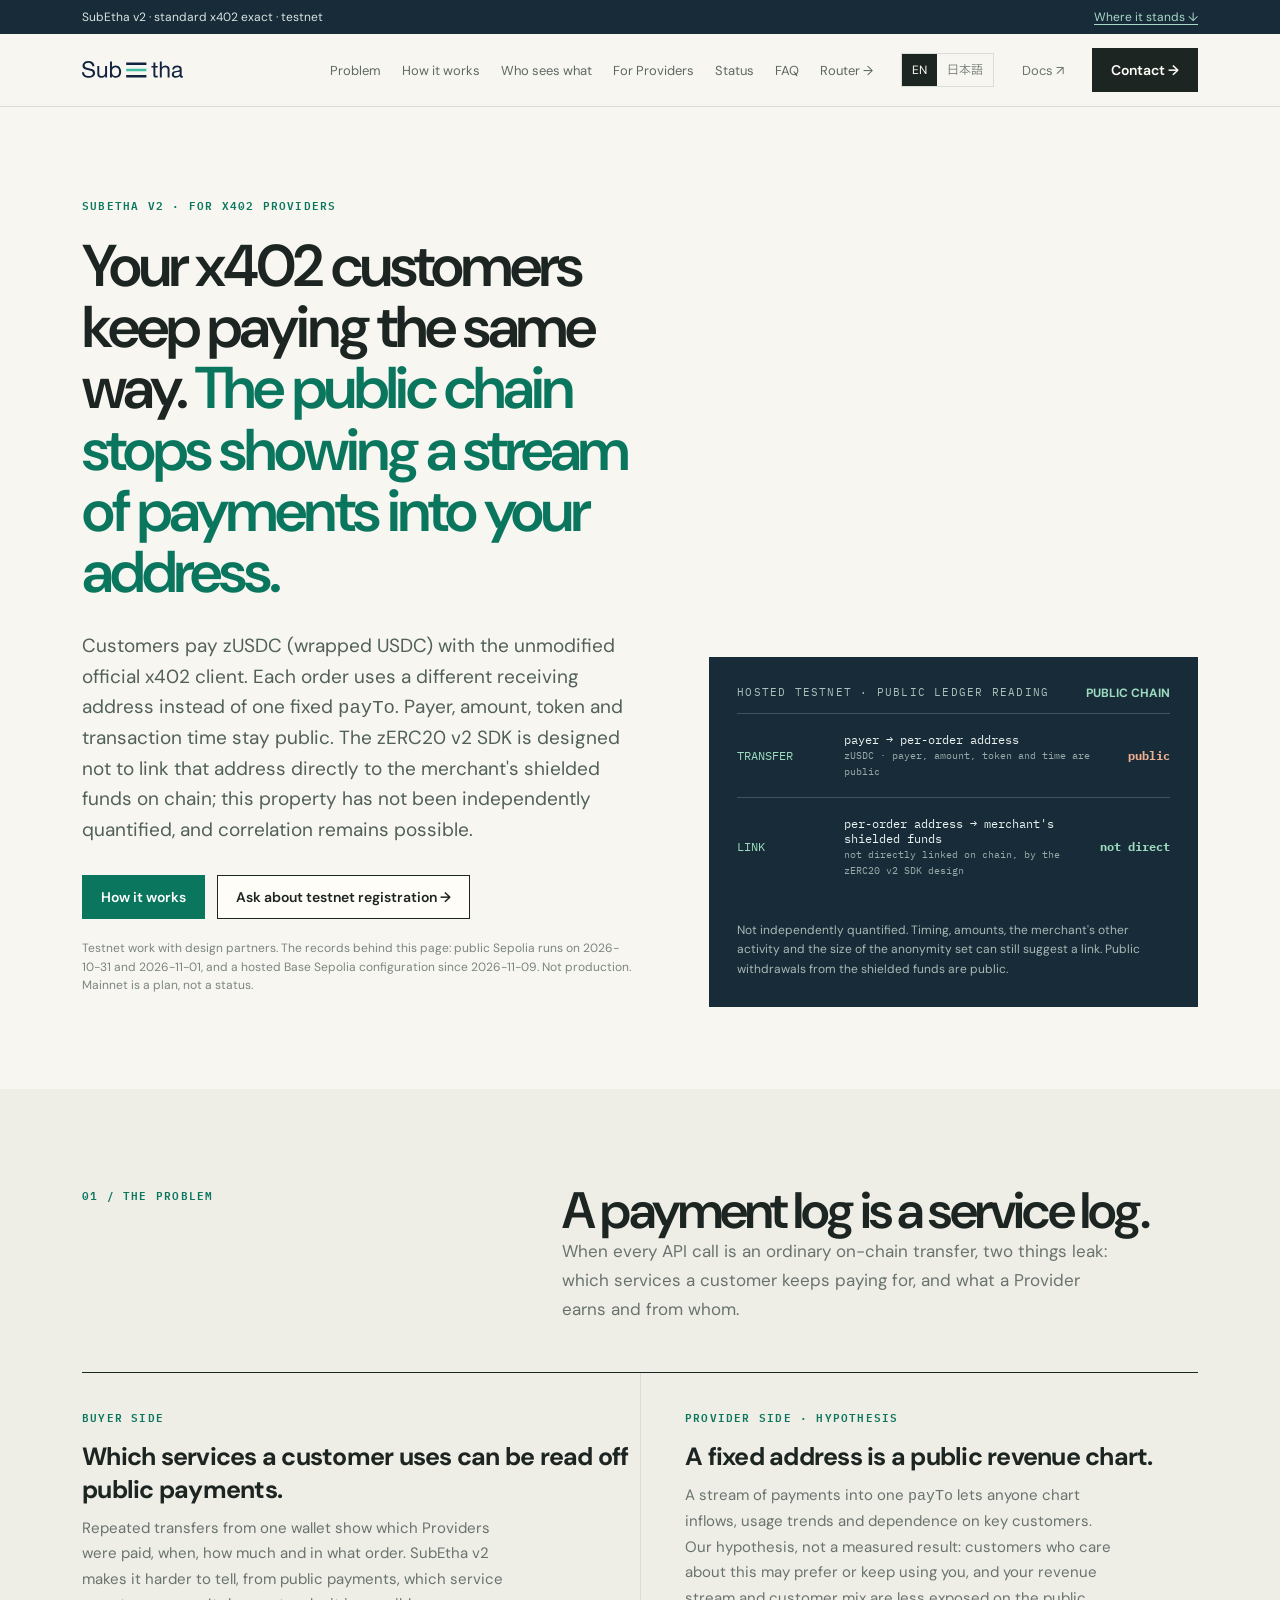
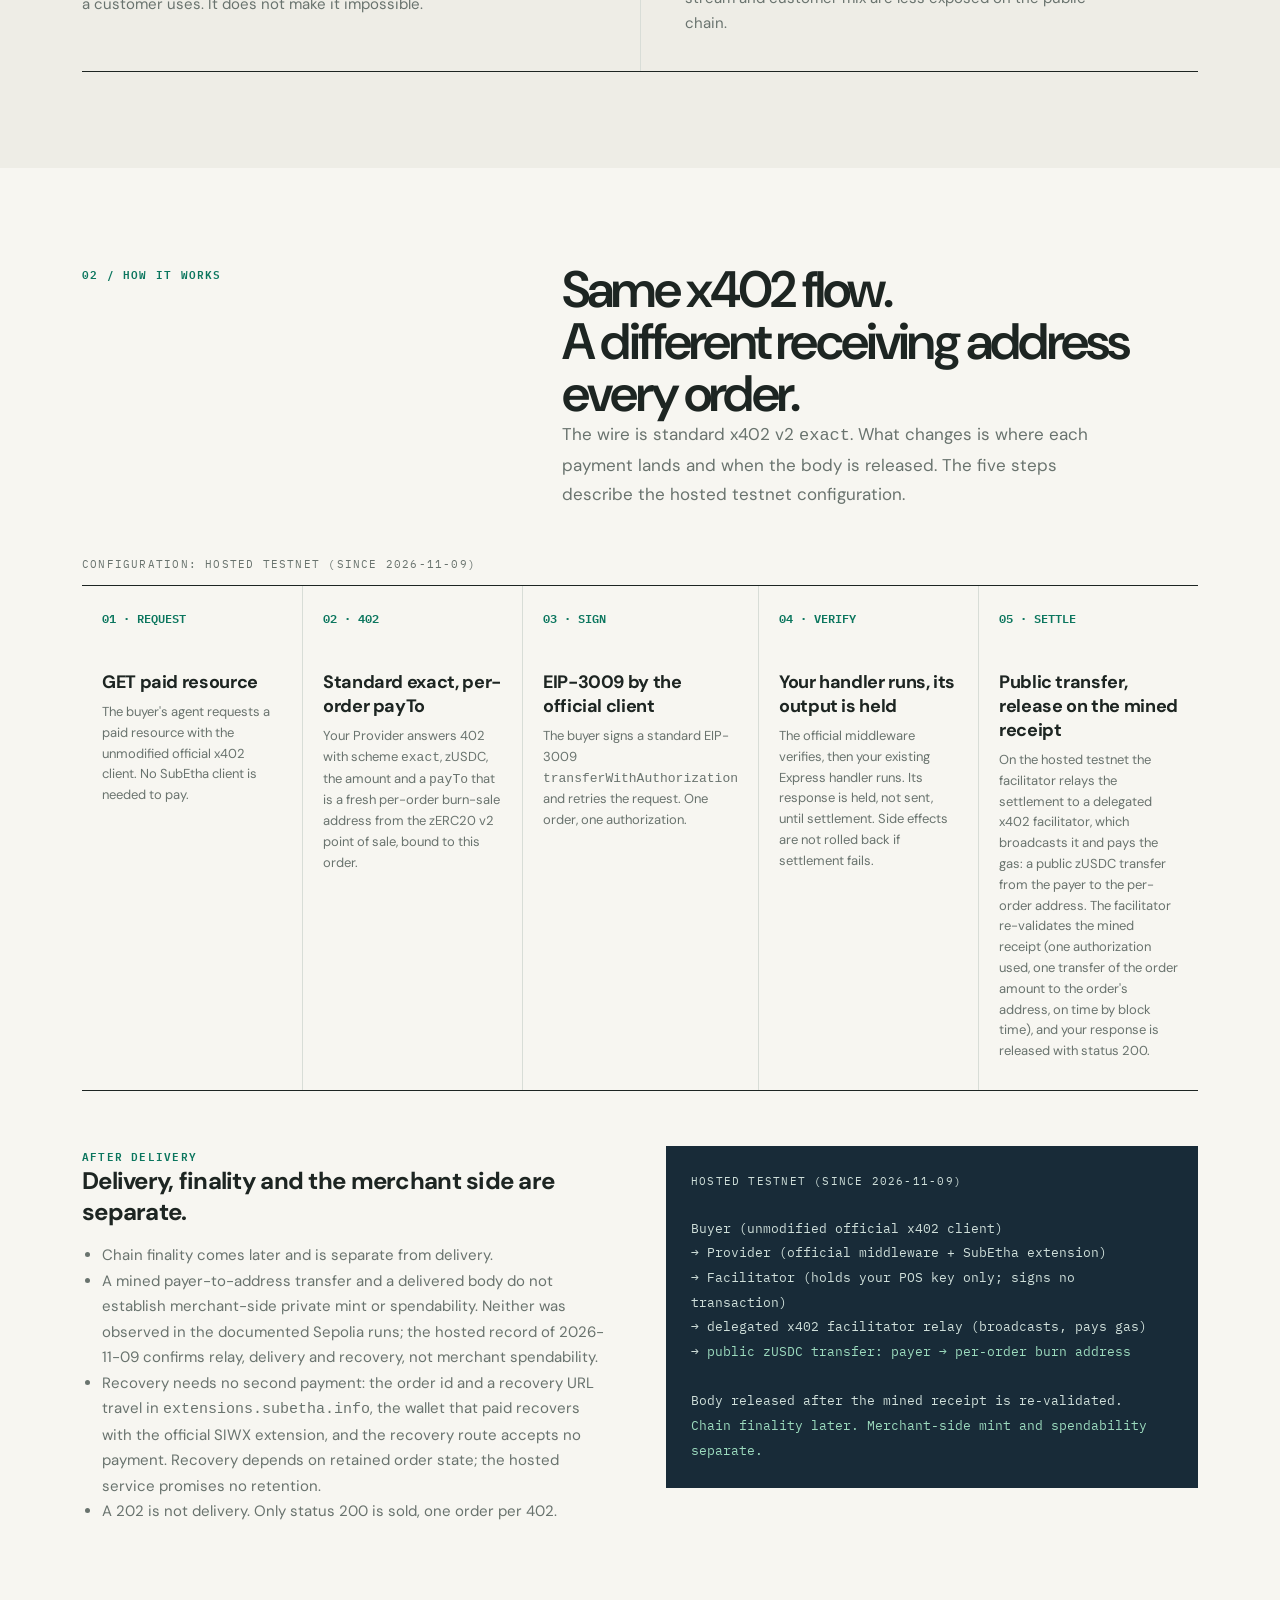
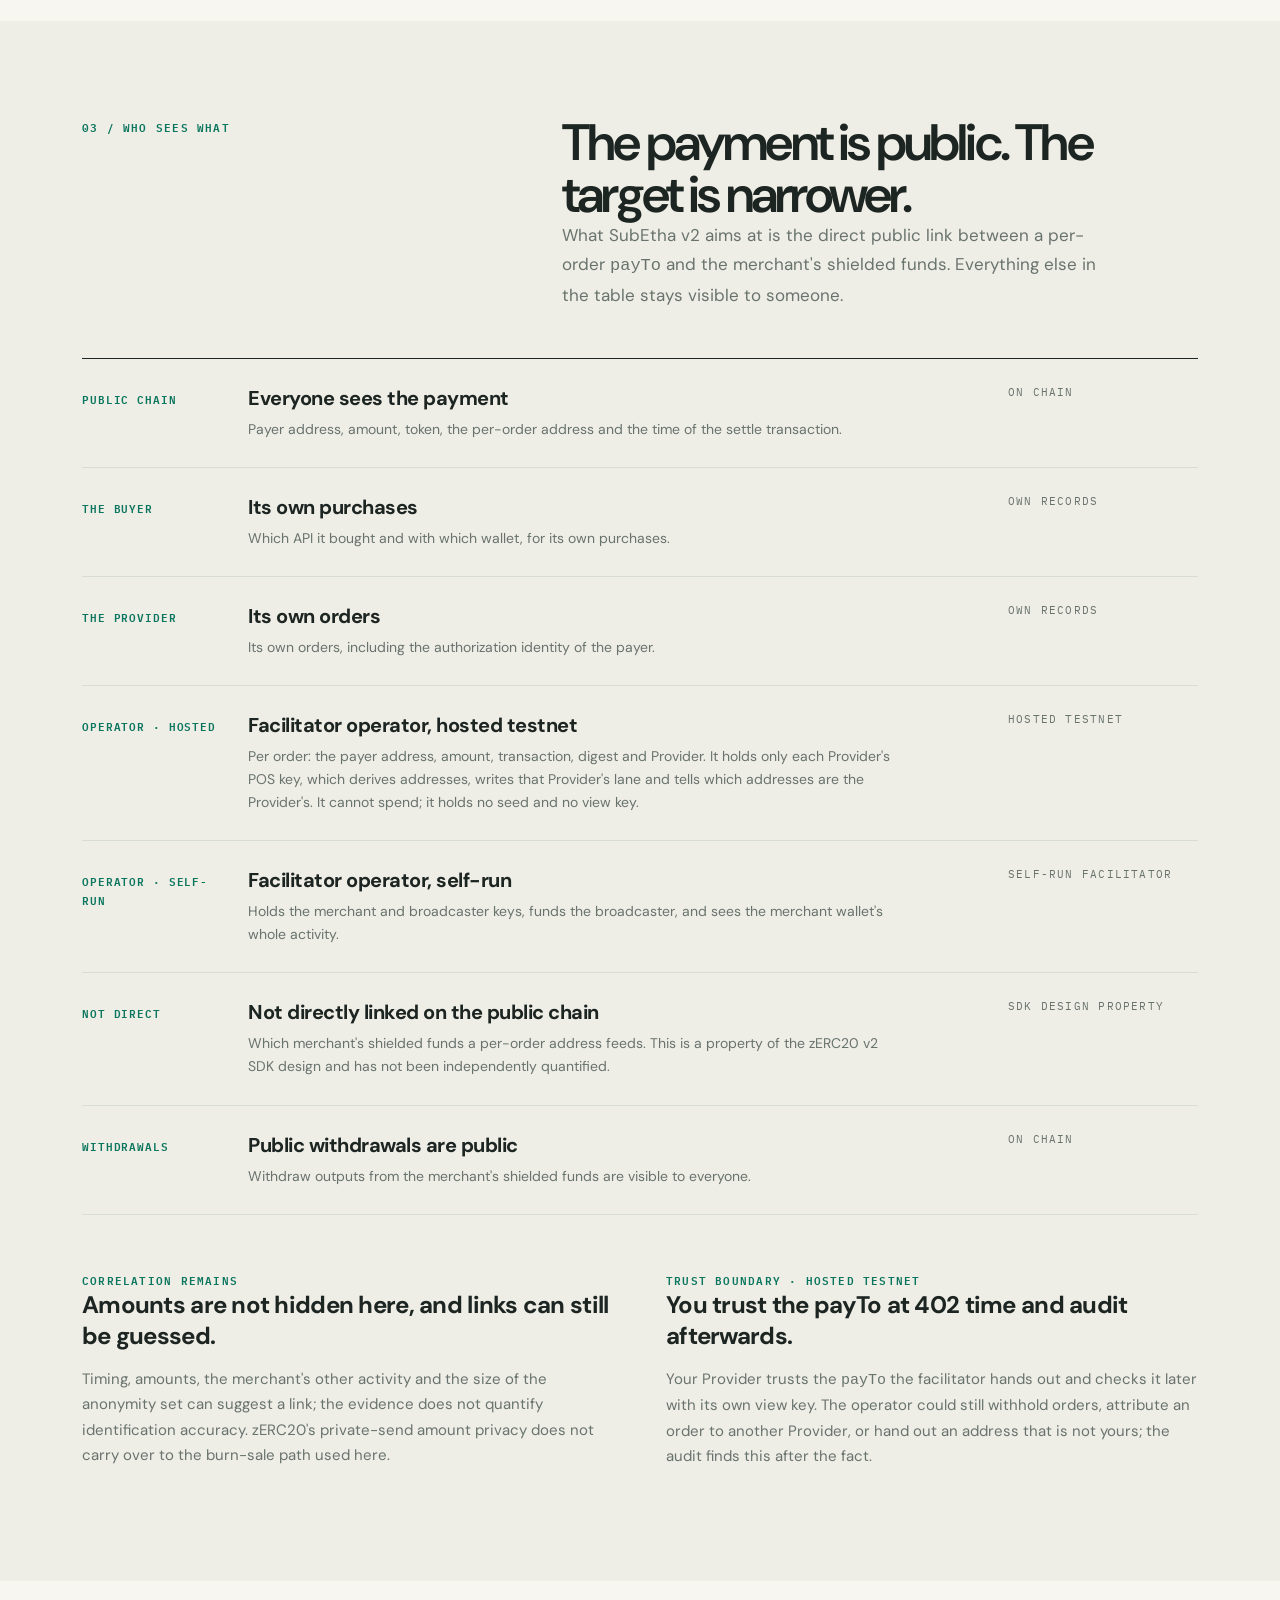
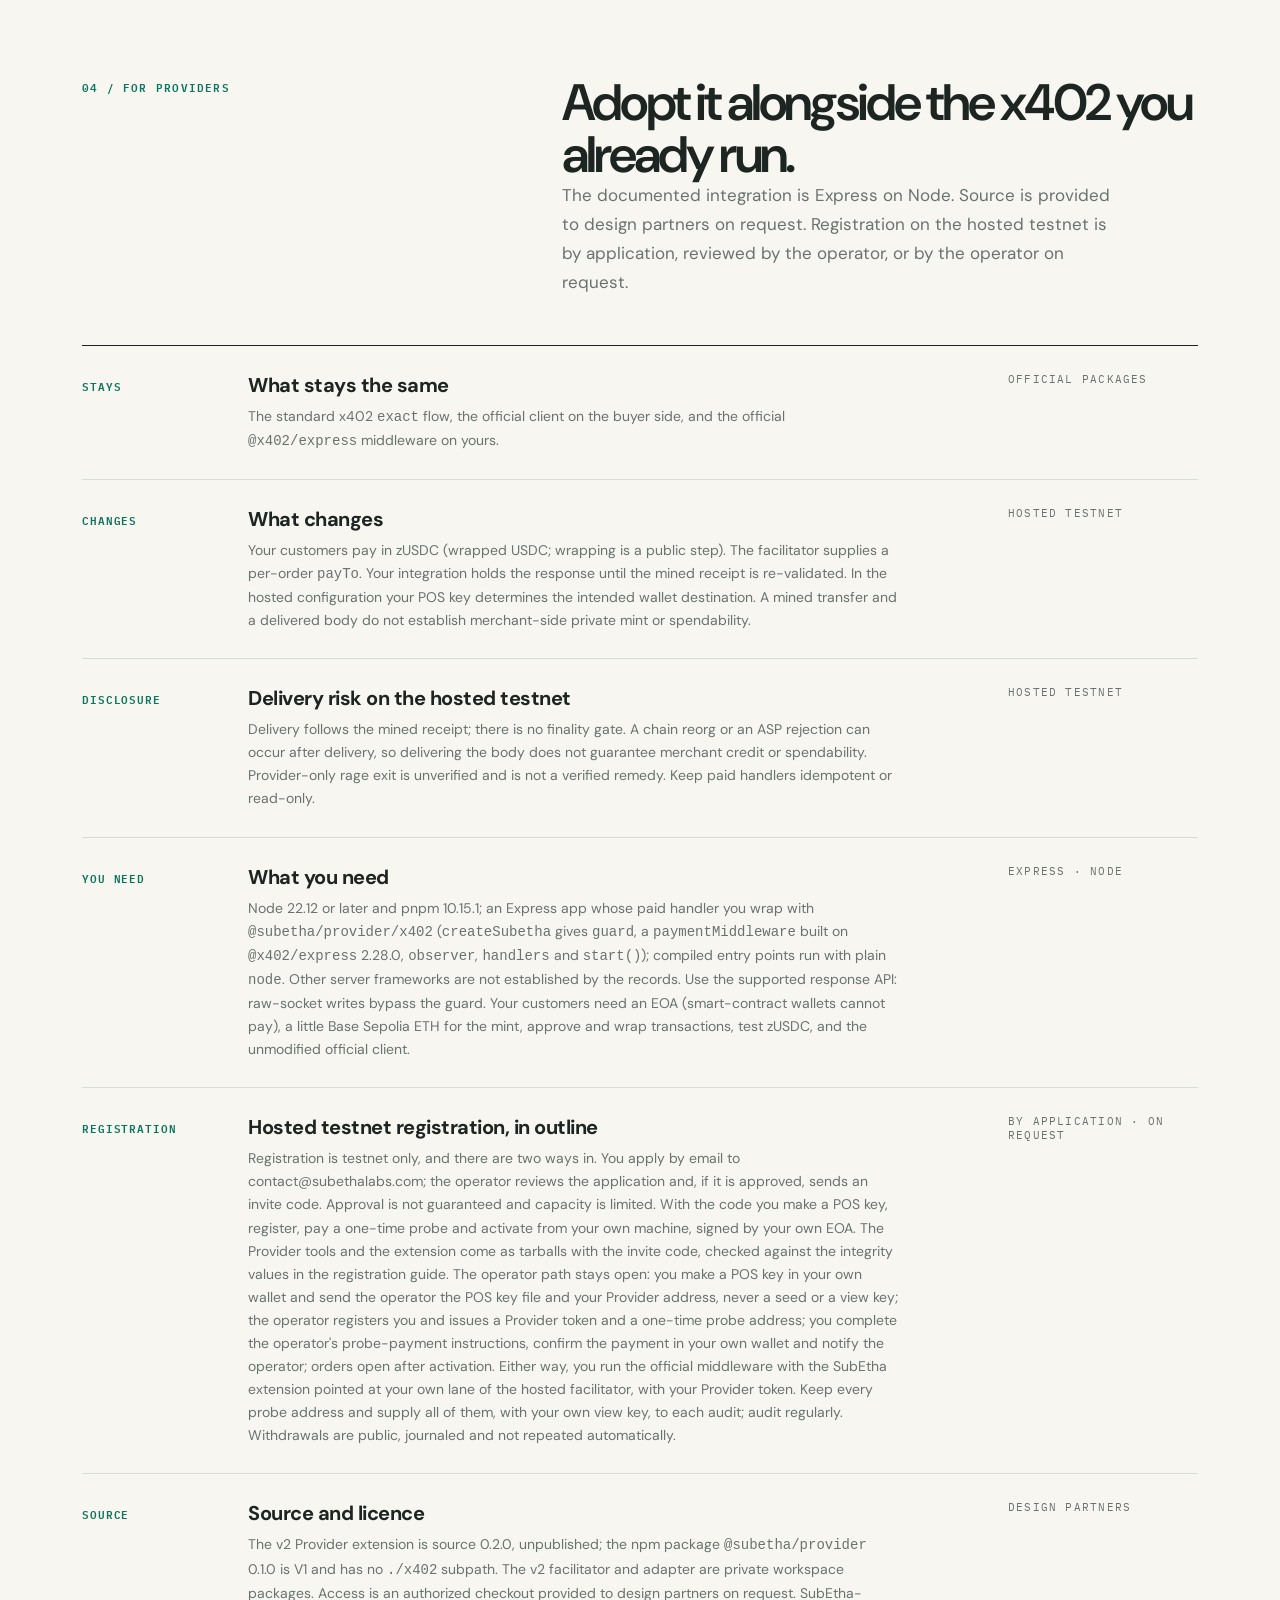
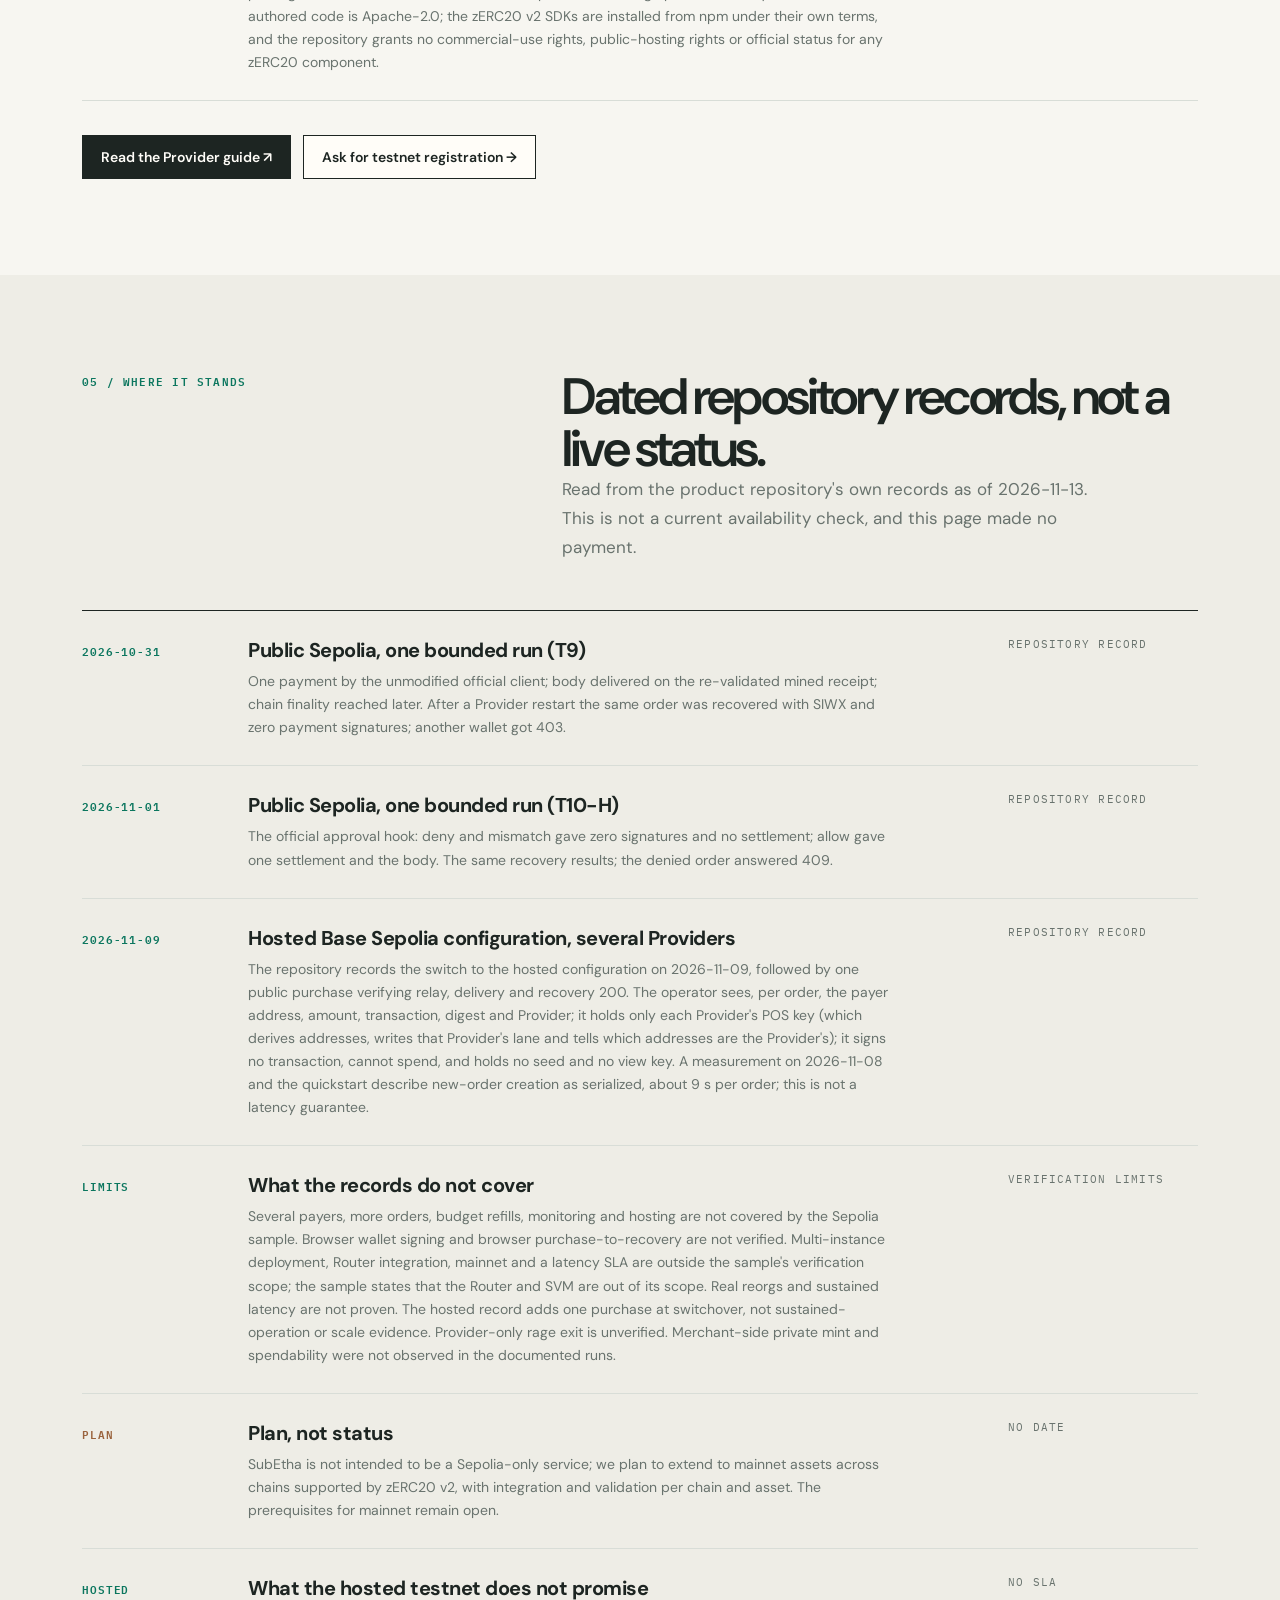
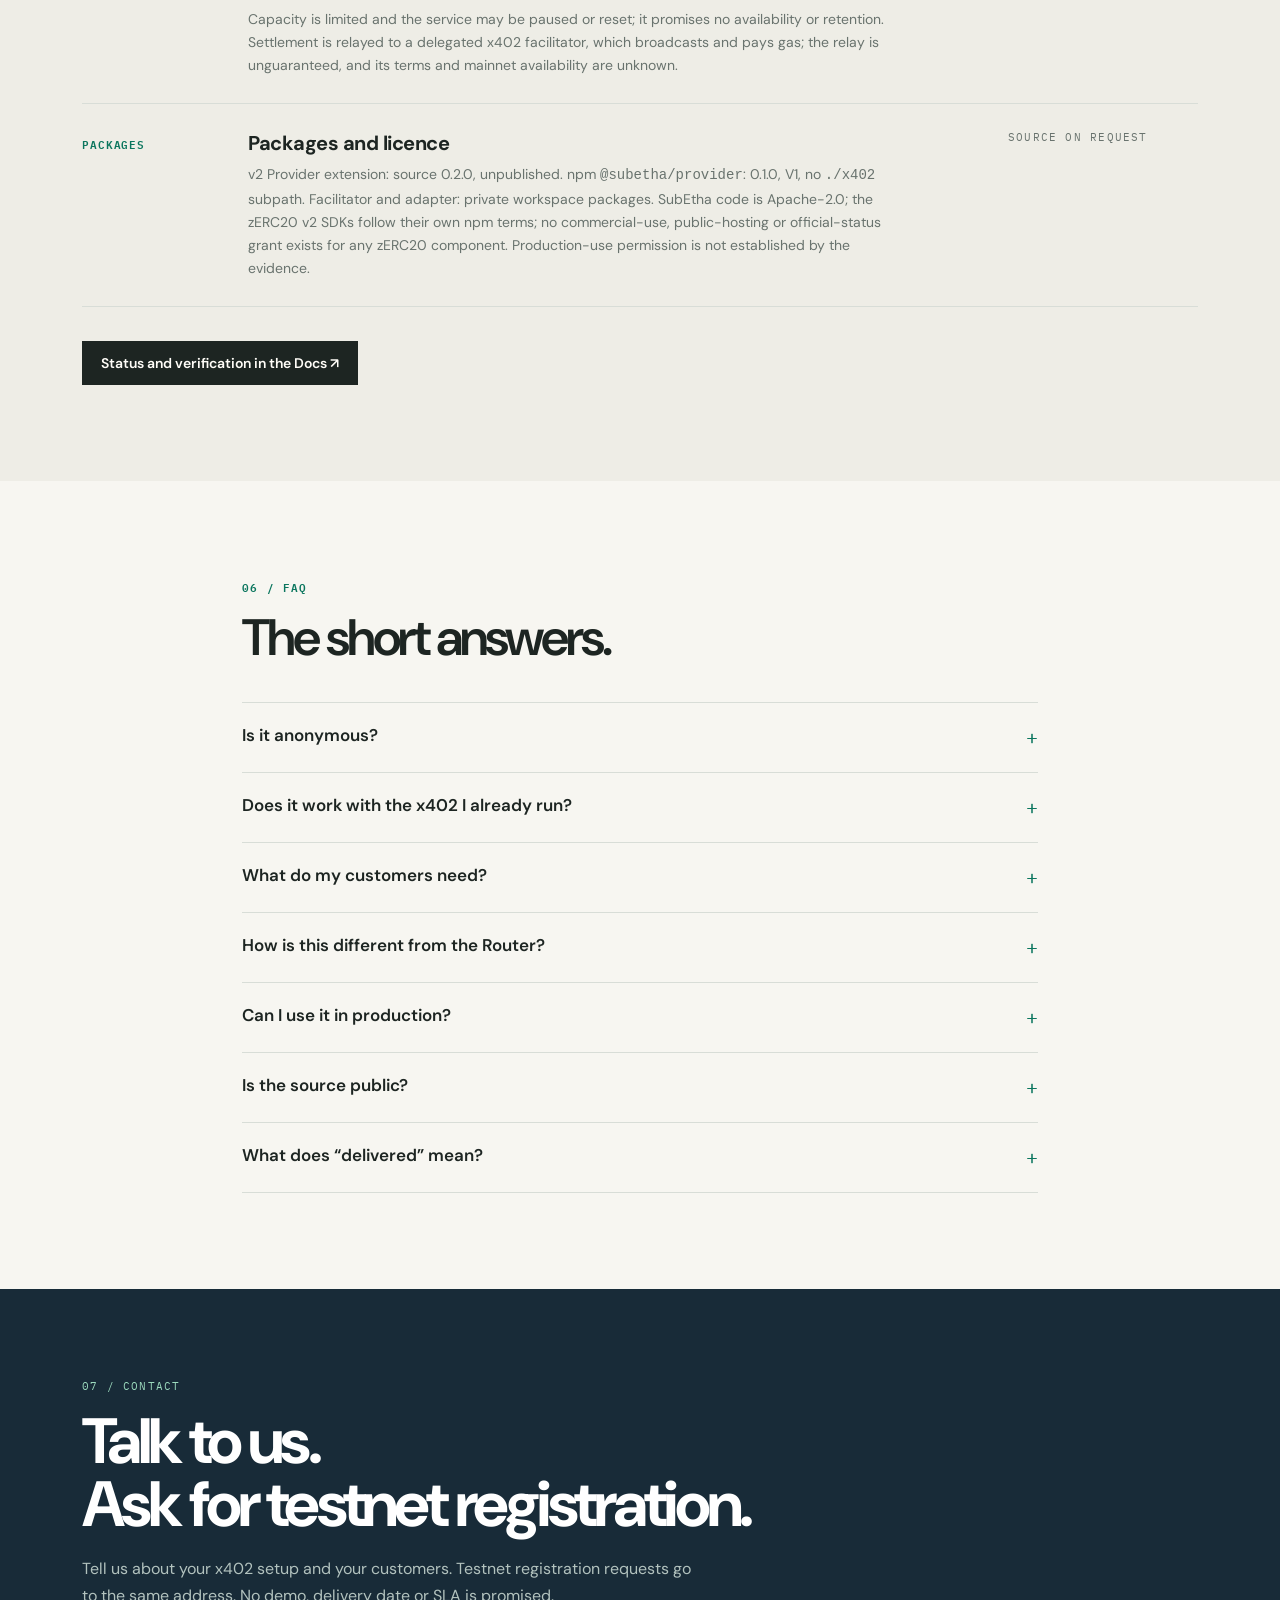
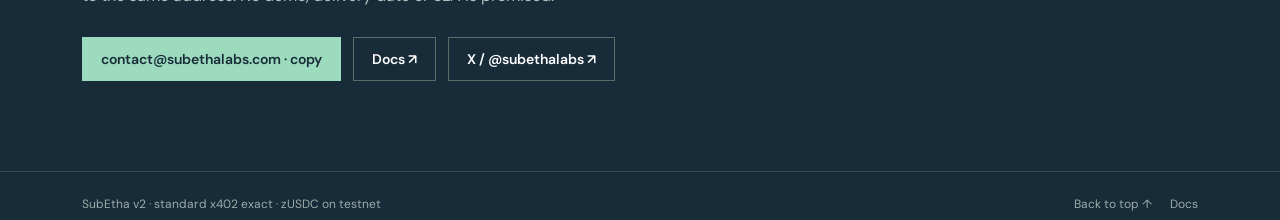
==== commit e1f11bdb: "lp: hosted testnet registration is by application (EN/JA) Providers apply by email to contact@subeth" ====
--- a/index.html
+++ b/index.html
@@ -31,7 +31,7 @@
 <section id="problem" class="band section"><div class="wrap"><div class="section-head"><div class="mono eyebrow">01 / The problem</div><div><h2>A payment log is a service log.</h2><p class="section-intro">When every API call is an ordinary on-chain transfer, two things leak: which services a customer keeps paying for, and what a Provider earns and from whom.</p></div></div><div class="manifesto"><div><div class="mono eyebrow">Buyer side</div><h3>Which services a customer uses can be read off public payments.</h3><p>Repeated transfers from one wallet show which Providers were paid, when, how much and in what order. SubEtha v2 makes it harder to tell, from public payments, which service a customer uses. It does not make it impossible.</p></div><div><div class="mono eyebrow">Provider side · hypothesis</div><h3>A fixed address is a public revenue chart.</h3><p>A stream of payments into one <code>payTo</code> lets anyone chart inflows, usage trends and dependence on key customers. Our hypothesis, not a measured result: customers who care about this may prefer or keep using you, and your revenue stream and customer mix are less exposed on the public chain.</p></div></div></div></section>
 <section id="how-it-works" class="section"><div class="wrap"><div class="section-head"><div class="mono eyebrow">02 / How it works</div><div><h2>Same x402 flow.<br>A different receiving address every order.</h2><p class="section-intro">The wire is standard x402 v2 <code>exact</code>. What changes is where each payment lands and when the body is released. The five steps describe the hosted testnet configuration.</p></div></div><div class="mono muted" style="margin-bottom:14px">Configuration: hosted testnet (since 2026-11-09)</div><div class="flow"><article data-reveal><div class="num">01 · REQUEST</div><h3>GET paid resource</h3><p>The buyer's agent requests a paid resource with the unmodified official x402 client. No SubEtha client is needed to pay.</p></article><article data-reveal><div class="num">02 · 402</div><h3>Standard exact, per-order payTo</h3><p>Your Provider answers 402 with scheme <code>exact</code>, zUSDC, the amount and a <code>payTo</code> that is a fresh per-order burn-sale address from the zERC20 v2 point of sale, bound to this order.</p></article><article data-reveal><div class="num">03 · SIGN</div><h3>EIP-3009 by the official client</h3><p>The buyer signs a standard EIP-3009 <code>transferWithAuthorization</code> and retries the request. One order, one authorization.</p></article><article data-reveal><div class="num">04 · VERIFY</div><h3>Your handler runs, its output is held</h3><p>The official middleware verifies, then your existing Express handler runs. Its response is held, not sent, until settlement. Side effects are not rolled back if settlement fails.</p></article><article data-reveal><div class="num">05 · SETTLE</div><h3>Public transfer, release on the mined receipt</h3><p>On the hosted testnet the facilitator relays the settlement to a delegated x402 facilitator, which broadcasts it and pays the gas: a public zUSDC transfer from the payer to the per-order address. The facilitator re-validates the mined receipt (one authorization used, one transfer of the order amount to the order's address, on time by block time), and your response is released with status 200.</p></article></div><div class="split"><div><div class="mono eyebrow">After delivery</div><h3>Delivery, finality and the merchant side are separate.</h3><ul><li>Chain finality comes later and is separate from delivery.</li><li>A mined payer-to-address transfer and a delivered body do not establish merchant-side private mint or spendability. Neither was observed in the documented Sepolia runs; the hosted record of 2026-11-09 confirms relay, delivery and recovery, not merchant spendability.</li><li>Recovery needs no second payment: the order id and a recovery URL travel in <code>extensions.subetha.info</code>, the wallet that paid recovers with the official SIWX extension, and the recovery route accepts no payment. Recovery depends on retained order state; the hosted service promises no retention.</li><li>A 202 is not delivery. Only status 200 is sold, one order per 402.</li></ul></div><div class="codebox" tabindex="0" role="region" aria-label="Hosted testnet flow"><div class="mono">Hosted testnet (since 2026-11-09)</div><br>Buyer (unmodified official x402 client)<br>  → Provider (official middleware + SubEtha extension)<br>  → Facilitator (holds your POS key only; signs no transaction)<br>  → delegated x402 facilitator relay (broadcasts, pays gas)<br>  → <span class="accent">public zUSDC transfer: payer → per-order burn address</span><br><br>Body released after the mined receipt is re-validated.<br><span class="accent">Chain finality later. Merchant-side mint and spendability separate.</span></div></div></div></section>
 <section id="visibility" class="band section"><div class="wrap"><div class="section-head"><div class="mono eyebrow">03 / Who sees what</div><div><h2>The payment is public. The target is narrower.</h2><p class="section-intro">What SubEtha v2 aims at is the direct public link between a per-order <code>payTo</code> and the merchant's shielded funds. Everything else in the table stays visible to someone.</p></div></div><div class="timeline"><div class="timeline-row"><div class="status">Public chain</div><div><h3>Everyone sees the payment</h3><p>Payer address, amount, token, the per-order address and the time of the settle transaction.</p></div><div class="mono muted">on chain</div></div><div class="timeline-row"><div class="status">The buyer</div><div><h3>Its own purchases</h3><p>Which API it bought and with which wallet, for its own purchases.</p></div><div class="mono muted">own records</div></div><div class="timeline-row"><div class="status">The Provider</div><div><h3>Its own orders</h3><p>Its own orders, including the authorization identity of the payer.</p></div><div class="mono muted">own records</div></div><div class="timeline-row"><div class="status">Operator · hosted</div><div><h3>Facilitator operator, hosted testnet</h3><p>Per order: the payer address, amount, transaction, digest and Provider. It holds only each Provider's POS key, which derives addresses, writes that Provider's lane and tells which addresses are the Provider's. It cannot spend; it holds no seed and no view key.</p></div><div class="mono muted">hosted testnet</div></div><div class="timeline-row"><div class="status">Operator · self-run</div><div><h3>Facilitator operator, self-run</h3><p>Holds the merchant and broadcaster keys, funds the broadcaster, and sees the merchant wallet's whole activity.</p></div><div class="mono muted">self-run facilitator</div></div><div class="timeline-row"><div class="status">Not direct</div><div><h3>Not directly linked on the public chain</h3><p>Which merchant's shielded funds a per-order address feeds. This is a property of the zERC20 v2 SDK design and has not been independently quantified.</p></div><div class="mono muted">SDK design property</div></div><div class="timeline-row"><div class="status">Withdrawals</div><div><h3>Public withdrawals are public</h3><p>Withdraw outputs from the merchant's shielded funds are visible to everyone.</p></div><div class="mono muted">on chain</div></div></div><div class="split"><div><div class="mono eyebrow">Correlation remains</div><h3>Amounts are not hidden here, and links can still be guessed.</h3><p>Timing, amounts, the merchant's other activity and the size of the anonymity set can suggest a link; the evidence does not quantify identification accuracy. <!-- claims-ok rule=hidden-amount text="zERC20's private-send amount privacy does not carry over to the burn-sale path used here." reason=limitation -->zERC20's private-send amount privacy does not carry over to the burn-sale path used here.</p></div><div><div class="mono eyebrow">Trust boundary · hosted testnet</div><h3>You trust the payTo at 402 time and audit afterwards.</h3><p>Your Provider trusts the <code>payTo</code> the facilitator hands out and checks it later with its own view key. The operator could still withhold orders, attribute an order to another Provider, or hand out an address that is not yours; the audit finds this after the fact.</p></div></div></div></section>
-<section id="providers" class="section"><div class="wrap"><div class="section-head"><div class="mono eyebrow">04 / For Providers</div><div><h2>Adopt it alongside the x402 you already run.</h2><p class="section-intro">The documented integration is Express on Node. Source is provided to design partners on request. Registration on the hosted testnet is by invite (being opened in stages) or by the operator, on request.</p></div></div><div class="timeline"><div class="timeline-row"><div class="status">Stays</div><div><h3>What stays the same</h3><p>The standard x402 <code>exact</code> flow, the official client on the buyer side, and the official <code>@x402/express</code> middleware on yours.</p></div><div class="mono muted">official packages</div></div><div class="timeline-row"><div class="status">Changes</div><div><h3>What changes</h3><p>Your customers pay in zUSDC (wrapped USDC; wrapping is a public step). The facilitator supplies a per-order <code>payTo</code>. Your integration holds the response until the mined receipt is re-validated. In the hosted configuration your POS key determines the intended wallet destination. A mined transfer and a delivered body do not establish merchant-side private mint or spendability.</p></div><div class="mono muted">hosted testnet</div></div><div class="timeline-row"><div class="status">Disclosure</div><div><h3>Delivery risk on the hosted testnet</h3><p>Delivery follows the mined receipt; there is no finality gate. A chain reorg or an ASP rejection can occur after delivery, so delivering the body does not guarantee merchant credit or spendability. Provider-only rage exit is unverified and is not a verified remedy. Keep paid handlers idempotent or read-only.</p></div><div class="mono muted">hosted testnet</div></div><div class="timeline-row"><div class="status">You need</div><div><h3>What you need</h3><p>Node 22.12 or later and pnpm 10.15.1; an Express app whose paid handler you wrap with <code>@subetha/provider/x402</code> (<code>createSubetha</code> gives <code>guard</code>, a <code>paymentMiddleware</code> built on <code>@x402/express</code> 2.28.0, <code>observer</code>, <code>handlers</code> and <code>start()</code>); compiled entry points run with plain <code>node</code>. Other server frameworks are not established by the records. Use the supported response API: raw-socket writes bypass the guard. Your customers need an EOA (smart-contract wallets cannot pay), a little Base Sepolia ETH for the mint, approve and wrap transactions, test zUSDC, and the unmodified official client.</p></div><div class="mono muted">Express · Node</div></div><div class="timeline-row"><div class="status">Registration</div><div><h3>Hosted testnet registration, in outline</h3><p>Registration is testnet only, and there are two ways in. Registration by invite is being opened in stages: with an invite you make a POS key, register, pay a one-time probe and activate from your own machine, signed by your own EOA. The Provider tools and the extension come as tarballs with the invite, checked against the integrity values in the <a href="https://docs.subethalabs.com/v2/providers/register/" target="_blank" rel="noopener">registration guide</a>. The operator path stays open: you make a POS key in your own wallet and send the operator the POS key file and your Provider address, never a seed or a view key; the operator registers you and issues a Provider token and a one-time probe address; you complete the operator's probe-payment instructions, confirm the payment in your own wallet and notify the operator; orders open after activation. Either way, you run the official middleware with the SubEtha extension pointed at your own lane of the hosted facilitator, with your Provider token. Keep every probe address and supply all of them, with your own view key, to each audit; audit regularly. Withdrawals are public, journaled and not repeated automatically.</p></div><div class="mono muted">by invite · on request</div></div><div class="timeline-row"><div class="status">Source</div><div><h3>Source and licence</h3><p>The v2 Provider extension is source 0.2.0, unpublished; the npm package <code>@subetha/provider</code> 0.1.0 is V1 and has no <code>./x402</code> subpath. The v2 facilitator and adapter are private workspace packages. Access is an authorized checkout provided to design partners on request. SubEtha-authored code is Apache-2.0; the zERC20 v2 SDKs are installed from npm under their own terms, and the repository grants no commercial-use rights, public-hosting rights or official status for any zERC20 component.</p></div><div class="mono muted">design partners</div></div></div><div class="hero-actions" style="margin-top:34px"><a class="btn btn-dark" href="https://docs.subethalabs.com/v2/providers/" target="_blank" rel="noopener">Read the Provider guide ↗</a><a class="btn btn-light" href="#contact">Ask for testnet registration →</a></div></div></section>
+<section id="providers" class="section"><div class="wrap"><div class="section-head"><div class="mono eyebrow">04 / For Providers</div><div><h2>Adopt it alongside the x402 you already run.</h2><p class="section-intro">The documented integration is Express on Node. Source is provided to design partners on request. Registration on the hosted testnet is by application, reviewed by the operator, or by the operator on request.</p></div></div><div class="timeline"><div class="timeline-row"><div class="status">Stays</div><div><h3>What stays the same</h3><p>The standard x402 <code>exact</code> flow, the official client on the buyer side, and the official <code>@x402/express</code> middleware on yours.</p></div><div class="mono muted">official packages</div></div><div class="timeline-row"><div class="status">Changes</div><div><h3>What changes</h3><p>Your customers pay in zUSDC (wrapped USDC; wrapping is a public step). The facilitator supplies a per-order <code>payTo</code>. Your integration holds the response until the mined receipt is re-validated. In the hosted configuration your POS key determines the intended wallet destination. A mined transfer and a delivered body do not establish merchant-side private mint or spendability.</p></div><div class="mono muted">hosted testnet</div></div><div class="timeline-row"><div class="status">Disclosure</div><div><h3>Delivery risk on the hosted testnet</h3><p>Delivery follows the mined receipt; there is no finality gate. A chain reorg or an ASP rejection can occur after delivery, so delivering the body does not guarantee merchant credit or spendability. Provider-only rage exit is unverified and is not a verified remedy. Keep paid handlers idempotent or read-only.</p></div><div class="mono muted">hosted testnet</div></div><div class="timeline-row"><div class="status">You need</div><div><h3>What you need</h3><p>Node 22.12 or later and pnpm 10.15.1; an Express app whose paid handler you wrap with <code>@subetha/provider/x402</code> (<code>createSubetha</code> gives <code>guard</code>, a <code>paymentMiddleware</code> built on <code>@x402/express</code> 2.28.0, <code>observer</code>, <code>handlers</code> and <code>start()</code>); compiled entry points run with plain <code>node</code>. Other server frameworks are not established by the records. Use the supported response API: raw-socket writes bypass the guard. Your customers need an EOA (smart-contract wallets cannot pay), a little Base Sepolia ETH for the mint, approve and wrap transactions, test zUSDC, and the unmodified official client.</p></div><div class="mono muted">Express · Node</div></div><div class="timeline-row"><div class="status">Registration</div><div><h3>Hosted testnet registration, in outline</h3><p>Registration is testnet only, and there are two ways in. You apply by email to contact@subethalabs.com; the operator reviews the application and, if it is approved, sends an invite code. Approval is not guaranteed and capacity is limited. With the code you make a POS key, register, pay a one-time probe and activate from your own machine, signed by your own EOA. The Provider tools and the extension come as tarballs with the invite code, checked against the integrity values in the <a href="https://docs.subethalabs.com/v2/providers/register/" target="_blank" rel="noopener">registration guide</a>. The operator path stays open: you make a POS key in your own wallet and send the operator the POS key file and your Provider address, never a seed or a view key; the operator registers you and issues a Provider token and a one-time probe address; you complete the operator's probe-payment instructions, confirm the payment in your own wallet and notify the operator; orders open after activation. Either way, you run the official middleware with the SubEtha extension pointed at your own lane of the hosted facilitator, with your Provider token. Keep every probe address and supply all of them, with your own view key, to each audit; audit regularly. Withdrawals are public, journaled and not repeated automatically.</p></div><div class="mono muted">by application · on request</div></div><div class="timeline-row"><div class="status">Source</div><div><h3>Source and licence</h3><p>The v2 Provider extension is source 0.2.0, unpublished; the npm package <code>@subetha/provider</code> 0.1.0 is V1 and has no <code>./x402</code> subpath. The v2 facilitator and adapter are private workspace packages. Access is an authorized checkout provided to design partners on request. SubEtha-authored code is Apache-2.0; the zERC20 v2 SDKs are installed from npm under their own terms, and the repository grants no commercial-use rights, public-hosting rights or official status for any zERC20 component.</p></div><div class="mono muted">design partners</div></div></div><div class="hero-actions" style="margin-top:34px"><a class="btn btn-dark" href="https://docs.subethalabs.com/v2/providers/" target="_blank" rel="noopener">Read the Provider guide ↗</a><a class="btn btn-light" href="#contact">Ask for testnet registration →</a></div></div></section>
 <section id="status" class="band section"><div class="wrap"><div class="section-head"><div class="mono eyebrow">05 / Where it stands</div><div><h2>Dated repository records, not a live status.</h2><p class="section-intro">Read from the product repository's own records as of 2026-11-13. This is not a current availability check, and this page made no payment.</p></div></div><div class="timeline"><div class="timeline-row"><div class="status">2026-10-31</div><div><h3>Public Sepolia, one bounded run (T9)</h3><p>One payment by the unmodified official client; body delivered on the re-validated mined receipt; chain finality reached later. After a Provider restart the same order was recovered with SIWX and zero payment signatures; another wallet got 403.</p></div><div class="mono muted">repository record</div></div><div class="timeline-row"><div class="status">2026-11-01</div><div><h3>Public Sepolia, one bounded run (T10-H)</h3><p>The official approval hook: deny and mismatch gave zero signatures and no settlement; allow gave one settlement and the body. The same recovery results; the denied order answered 409.</p></div><div class="mono muted">repository record</div></div><div class="timeline-row"><div class="status">2026-11-09</div><div><h3>Hosted Base Sepolia configuration, several Providers</h3><p>The repository records the switch to the hosted configuration on 2026-11-09, followed by one public purchase verifying relay, delivery and recovery 200. The operator sees, per order, the payer address, amount, transaction, digest and Provider; it holds only each Provider's POS key (which derives addresses, writes that Provider's lane and tells which addresses are the Provider's); it signs no transaction, cannot spend, and holds no seed and no view key. A measurement on 2026-11-08 and the quickstart describe new-order creation as serialized, about 9 s per order; this is not a latency guarantee.</p></div><div class="mono muted">repository record</div></div><div class="timeline-row"><div class="status">Limits</div><div><h3>What the records do not cover</h3><p>Several payers, more orders, budget refills, monitoring and hosting are not covered by the Sepolia sample. Browser wallet signing and browser purchase-to-recovery are not verified. Multi-instance deployment, Router integration, mainnet and a latency SLA are outside the sample's verification scope; the sample states that the Router and SVM are out of its scope. Real reorgs and sustained latency are not proven. The hosted record adds one purchase at switchover, not sustained-operation or scale evidence. Provider-only rage exit is unverified. Merchant-side private mint and spendability were not observed in the documented runs.</p></div><div class="mono muted">verification limits</div></div><div class="timeline-row"><div class="status roadmap">Plan</div><div><h3>Plan, not status</h3><p>SubEtha is not intended to be a Sepolia-only service; we plan to extend to mainnet assets across chains supported by zERC20 v2, with integration and validation per chain and asset. The prerequisites for mainnet remain open.</p></div><div class="mono muted">no date</div></div><div class="timeline-row"><div class="status">Hosted</div><div><h3>What the hosted testnet does not promise</h3><p>Capacity is limited and the service may be paused or reset; it promises no availability or retention. Settlement is relayed to a delegated x402 facilitator, which broadcasts and pays gas; the relay is unguaranteed, and its terms and mainnet availability are unknown.</p></div><div class="mono muted">no SLA</div></div><div class="timeline-row"><div class="status">Packages</div><div><h3>Packages and licence</h3><p>v2 Provider extension: source 0.2.0, unpublished. npm <code>@subetha/provider</code>: 0.1.0, V1, no <code>./x402</code> subpath. Facilitator and adapter: private workspace packages. SubEtha code is Apache-2.0; the zERC20 v2 SDKs follow their own npm terms; no commercial-use, public-hosting or official-status grant exists for any zERC20 component. Production-use permission is not established by the evidence.</p></div><div class="mono muted">source on request</div></div></div><div class="hero-actions" style="margin-top:34px"><a class="btn btn-dark" href="https://docs.subethalabs.com/v2/status/" target="_blank" rel="noopener">Status and verification in the Docs ↗</a></div></div></section>
 <section id="faq" class="section"><div class="wrap faq"><div class="mono eyebrow">06 / FAQ</div><h2 style="margin:16px 0 38px">The short answers.</h2><!-- claims-ok rule=anonymity text="Is it anonymous?" reason=denial --><details><summary>Is it anonymous?<span>+</span></summary><p>No. The payer address, the amount, the token, the per-order address and the time of the settle transaction are public on chain, and amounts are not hidden on this burn-sale path. What is not directly linked on the public chain is which merchant's shielded funds a per-order address feeds, a zERC20 v2 SDK design property that has not been independently quantified. Correlation through timing, amounts, your other activity and the size of the anonymity set remains possible, and public withdrawals are public.</p></details><details><summary>Does it work with the x402 I already run?<span>+</span></summary><p>The documented integration is the official <code>@x402/express</code> middleware 2.28.0 with the SubEtha extension around an existing Express handler, on Node 22.12 or later. Your customers keep the unmodified official client. The records do not establish other server frameworks, and the Provider and facilitator processes are not designed for browser embedding.</p></details><details><summary>What do my customers need?<span>+</span></summary><p>An EOA (smart-contract wallets cannot pay; EIP-3009 verifies ECDSA only), a little Base Sepolia ETH for the mint, approve and wrap transactions, test zUSDC obtained by wrapping test USDC, and the unmodified official client. They should keep the <code>orderId</code> from the 402 before signing and never sign again for the same order after a timeout or a refusal: a signed authorization stays usable on chain until its <code>validBefore</code>, and a refusal is not a revocation.</p></details><details><summary>How is this different from the Router?<span>+</span></summary><p>The SubEtha Router is a separate product with its own page: an MCP server that lets an agent pay on one testnet rail and reach a paid API on another, testnet-only and unaudited. The Provider-side path on this page is not the Router, and nothing here establishes privacy properties for purchases made through the Router. Router integration with SubEtha v2 is outside the verification scope of the documented path. See <a href="/router/">the Router page</a> and <a href="https://docs.subethalabs.com/v2/#subetha-and-the-router" target="_blank" rel="noopener">SubEtha and the Router</a> in the Docs.</p></details><details><summary>Can I use it in production?<span>+</span></summary><p>No. The current offering is testnet work with design partners. SubEtha's own code is Apache-2.0; the zERC20 v2 SDKs are installed from npm under their own terms, and the repository grants no commercial-use rights, public-hosting rights or official status for any zERC20 component. Production-use permission is not established by the evidence presented here.</p></details><details><summary>Is the source public?<span>+</span></summary><p>No. The v2 Provider extension is unpublished source (0.2.0); the facilitator and adapter are private workspace packages. No v2 package exists on npm; <code>@subetha/provider</code> 0.1.0 on npm is V1. Source is provided to design partners on request.</p></details><details><summary>What does “delivered” mean?<span>+</span></summary><p>Your response is released only after the facilitator re-validates the mined receipt. Chain finality is later and separate, and delivery does not establish merchant-side private mint or spendability. A 202 is not delivery; only status 200 is sold, one order per 402.</p></details></div></section>
 <section id="contact" class="contact"><div class="wrap"><div class="mono">07 / Contact</div><h2>Talk to us.<br>Ask for testnet registration.</h2><p>Tell us about your x402 setup and your customers. Testnet registration requests go to the same address. No demo, delivery date or SLA is promised.</p><div class="contact-actions"><button class="btn btn-dark" data-copy="contact@subethalabs.com">contact@subethalabs.com · copy</button><a class="btn btn-light" href="https://docs.subethalabs.com/v2/" target="_blank" rel="noopener">Docs ↗</a><a class="btn btn-light" href="https://x.com/subethalabs" target="_blank" rel="noopener">X / @subethalabs ↗</a></div></div></section>
@@ -42,7 +42,7 @@
 <section id="problem-ja" class="band section"><div class="wrap"><div class="section-head"><div class="mono eyebrow">01 / 課題</div><div><h2>支払いログは、利用ログになる。</h2><p class="section-intro">API 呼び出しのたびに通常のオンチェーン送金が起きると、2 つのことが漏れます。顧客がどのサービスに払い続けているか、そして Provider が誰からいくら得ているか。</p></div></div><div class="manifesto"><div><div class="mono eyebrow">買い手側</div><h3>どのサービスを使ったかが、公開決済から辿られうる。</h3><p>1 つのウォレットからの繰り返しの送金は、どの Provider に、いつ、いくら、どの順で払ったかを示します。SubEtha v2 は、公開決済からどのサービスを使ったかを辿りにくくします。不可能にするものではありません。</p></div><div><div class="mono eyebrow">Provider 側 · 仮説</div><h3>固定アドレスは、公開の売上グラフになる。</h3><p>1 つの <code>payTo</code> への入金の列からは、誰でも入金・利用トレンド・大口顧客への依存を描けます。仮説であり、測定結果ではありません: これを気にする顧客はあなたを選び続けるかもしれず、売上の流れと顧客構成が公開チェーン上で晒されにくくなります。</p></div></div></div></section>
 <section id="how-it-works-ja" class="section"><div class="wrap"><div class="section-head"><div class="mono eyebrow">02 / 仕組み</div><div><h2>同じ x402 フロー。<br>注文ごとに違う受取アドレス。</h2><p class="section-intro">ワイヤは標準の x402 v2 <code>exact</code> です。変わるのは、各支払いの着地点と、本文が解放されるタイミングです。5 つのステップは hosted testnet 構成を説明しています。</p></div></div><div class="mono muted" style="margin-bottom:14px">構成: hosted testnet（2026-11-09 以降）</div><div class="flow"><article><div class="num">01 · REQUEST</div><h3>GET paid resource</h3><p>買い手のエージェントが、無改造の公式 x402 クライアントで有料リソースを要求します。支払いに SubEtha のクライアントは要りません。</p></article><article><div class="num">02 · 402</div><h3>標準の exact、注文ごとの payTo</h3><p>あなたの Provider は 402 で scheme <code>exact</code>、zUSDC、金額、そして zERC20 v2 の point of sale が発行した新しい注文別 burn-sale アドレスを <code>payTo</code> として返し、この注文に結び付けます。</p></article><article><div class="num">03 · SIGN</div><h3>公式クライアントが EIP-3009 に署名</h3><p>買い手は標準の EIP-3009 <code>transferWithAuthorization</code> に署名して再リクエストします。1 注文、1 authorization。</p></article><article><div class="num">04 · VERIFY</div><h3>既存 handler が動き、出力は保持</h3><p>公式 middleware が verify し、既存の Express handler が実行されます。応答は settle まで送信されず保持されます。settle が失敗しても副作用は巻き戻りません。</p></article><article><div class="num">05 · SETTLE</div><h3>公開送金、mined receipt で解放</h3><p>hosted testnet では facilitator が settle を委任先の x402 facilitator に中継し、そこが放送して gas を払います。payer から注文別アドレスへの公開の zUSDC 送金です。facilitator が mined receipt を再検証し（authorization の使用 1 件、注文のアドレスへの注文金額の送金 1 件、ブロック時刻で期限内）、応答が status 200 で解放されます。</p></article></div><div class="split"><div><div class="mono eyebrow">配信のあと</div><h3>配信、finality、merchant 側は別のものです。</h3><ul><li>チェーンの finality は後から来るもので、配信とは別です。</li><li>payer からアドレスへの mined 送金と配信された本文は、merchant 側の private mint や spendability を立証しません。文書化された Sepolia の実行ではどちらも観測されておらず、2026-11-09 の hosted の記録が確認したのは中継・配信・復旧であり、merchant の spendability ではありません。</li><li>復旧に再支払いは不要です。注文 id と復旧 URL は <code>extensions.subetha.info</code> で届き、支払ったウォレットが公式の SIWX 拡張で復旧し、復旧ルートは支払いを受け付けません。復旧は保持された注文状態に依存し、hosted サービスは保持を約束しません。</li><li>202 は配信ではありません。売られるのは status 200 だけで、402 ごとに 1 注文です。</li></ul></div><div class="codebox" tabindex="0" role="region" aria-label="Hosted testnet のフロー"><div class="mono">Hosted testnet（2026-11-09 以降）</div><br>Buyer（無改造の公式 x402 クライアント）<br>  → Provider（公式 middleware + SubEtha 拡張）<br>  → Facilitator（あなたの POS key のみ保持。トランザクションに署名しない）<br>  → 委任先の x402 facilitator relay（放送し、gas を払う）<br>  → <span class="accent">公開の zUSDC 送金: payer → 注文別 burn アドレス</span><br><br>mined receipt の再検証後に本文を解放。<br><span class="accent">チェーンの finality は後。merchant 側の mint と spendability は別。</span></div></div></div></section>
 <section id="visibility-ja" class="band section"><div class="wrap"><div class="section-head"><div class="mono eyebrow">03 / 誰に何が見えるか</div><div><h2>支払いは公開。狙いはもっと狭い。</h2><p class="section-intro">SubEtha v2 が狙うのは、注文ごとの <code>payTo</code> と merchant の shielded funds の間の、公開チェーン上の直接のリンクです。表のそれ以外は、誰かには見えています。</p></div></div><div class="timeline"><div class="timeline-row"><div class="status">公開チェーン</div><div><h3>支払いは全員に見える</h3><p>payer のアドレス、金額、token、注文ごとのアドレス、settle トランザクションの時刻。</p></div><div class="mono muted">on chain</div></div><div class="timeline-row"><div class="status">買い手</div><div><h3>自分の購入</h3><p>自分の購入について、どの API をどのウォレットで買ったか。</p></div><div class="mono muted">own records</div></div><div class="timeline-row"><div class="status">Provider</div><div><h3>自分の注文</h3><p>自分の注文。payer の authorization の identity を含みます。</p></div><div class="mono muted">own records</div></div><div class="timeline-row"><div class="status">運用者 · hosted</div><div><h3>facilitator 運用者、hosted testnet</h3><p>注文ごとに、payer のアドレス、金額、トランザクション、digest、Provider。保持するのは各 Provider の POS key だけで、それでアドレスを導出し、その Provider のレーンに書き、どのアドレスがその Provider のものかを知ります。使うことはできず、seed も view key も持ちません。</p></div><div class="mono muted">hosted testnet</div></div><div class="timeline-row"><div class="status">運用者 · self-run</div><div><h3>facilitator 運用者、self-run</h3><p>merchant と broadcaster の鍵を持ち、broadcaster に資金を入れ、merchant ウォレットの活動全体を見ます。</p></div><div class="mono muted">self-run facilitator</div></div><div class="timeline-row"><div class="status">直接ではない</div><div><h3>公開チェーン上で直接結び付かないもの</h3><p>注文ごとのアドレスがどの merchant の shielded funds に流れるか。zERC20 v2 SDK の設計上の性質で、独立した定量評価はされていません。</p></div><div class="mono muted">SDK design property</div></div><div class="timeline-row"><div class="status">Withdraw</div><div><h3>公開 withdraw は公開</h3><p>merchant の shielded funds からの withdraw 出力は全員に見えます。</p></div><div class="mono muted">on chain</div></div></div><div class="split"><div><div class="mono eyebrow">相関は残る</div><h3>ここでは金額は公開のままで、リンクは推測され得ます。</h3><p>タイミング、金額、merchant の他の活動、匿名性セットの大きさは関連を示唆し得ます。根拠は識別精度を定量化していません。<!-- claims-ok rule=hidden-amount text="burn-sale パスでは、zERC20 の private-send パスにある金額の秘匿性は引き継がれません。" reason=limitation -->burn-sale パスでは、zERC20 の private-send パスにある金額の秘匿性は引き継がれません。</p></div><div><div class="mono eyebrow">信頼境界 · hosted testnet</div><h3>402 時点の payTo を信頼し、あとで監査する。</h3><p>あなたの Provider は facilitator が渡す <code>payTo</code> を信頼し、あとから自分の view key で確認します。運用者は注文を握りつぶす、別の Provider の注文として扱う、あなたのものではないアドレスを渡す、ということがなおできます。監査はそれを事後に見つけます。</p></div></div></div></section>
-<section id="providers-ja" class="section"><div class="wrap"><div class="section-head"><div class="mono eyebrow">04 / Provider 向け</div><div><h2>いま動かしている x402 と並べて導入する。</h2><p class="section-intro">文書化された統合は Node 上の Express です。ソースは設計パートナーへ依頼ベースで提供します。hosted testnet への登録は、招待制（段階的に開放中）か、運用者への依頼で行います。</p></div></div><div class="timeline"><div class="timeline-row"><div class="status">変わらない</div><div><h3>変わらないもの</h3><p>標準の x402 <code>exact</code> フロー、買い手側の公式クライアント、あなた側の公式 <code>@x402/express</code> middleware。</p></div><div class="mono muted">official packages</div></div><div class="timeline-row"><div class="status">変わる</div><div><h3>変わるもの</h3><p>顧客は zUSDC（wrap した USDC。wrap は公開の手順）で払います。facilitator が注文ごとの <code>payTo</code> を供給します。あなたの統合は、mined receipt の再検証まで応答を保持します。hosted 構成では、あなたの POS key が意図したウォレット宛先を決めます。mined 送金と配信された本文は、merchant 側の private mint や spendability を立証しません。</p></div><div class="mono muted">hosted testnet</div></div><div class="timeline-row"><div class="status">開示</div><div><h3>hosted testnet での配信リスク</h3><p>配信は mined receipt に従い、finality のゲートはありません。チェーンの reorg や ASP の拒否は配信後にも起こり得るため、本文を配信しても merchant への入金や spendability は保証されません。Provider 単独の rage exit は未検証で、検証済みの救済ではありません。有料 handler は冪等か読み取り専用にしてください。</p></div><div class="mono muted">hosted testnet</div></div><div class="timeline-row"><div class="status">必要なもの</div><div><h3>必要なもの</h3><p>Node 22.12 以上と pnpm 10.15.1。有料 handler を <code>@subetha/provider/x402</code> で包める Express アプリ（<code>createSubetha</code> が <code>guard</code>、<code>@x402/express</code> 2.28.0 上に組んだ <code>paymentMiddleware</code>、<code>observer</code>、<code>handlers</code>、<code>start()</code> を返します）。コンパイル済みのエントリは素の <code>node</code> で動かします。他のサーバーフレームワークは記録上確立していません。サポートされた response API を使ってください。raw socket への書き込みは guard を迂回します。顧客側には EOA（スマートコントラクトウォレットは支払えません）、mint・approve・wrap のための少量の Base Sepolia ETH、テスト用 zUSDC、無改造の公式クライアントが必要です。</p></div><div class="mono muted">Express · Node</div></div><div class="timeline-row"><div class="status">登録</div><div><h3>hosted testnet 登録の概要</h3><p>登録はテストネット限定で、入り方は二つあります。招待制の登録は段階的に開放中です。招待があれば、自分のマシンから自分の EOA の署名で、POS key の作成、登録、一度きりの probe の支払い、有効化を行います。Provider ツールと拡張は招待とともに tarball で届き、<a href="https://docs.subethalabs.com/v2/providers/register/" target="_blank" rel="noopener">登録ガイド（英語）</a>に載っている integrity 値と照合してから使います。運用者経由の登録も引き続き使えます。あなたは自分のウォレットで POS key を作り、POS key ファイルと Provider アドレスを運用者に送ります。seed や view key は決して送りません。運用者があなたを登録し、Provider token と一度きりの probe アドレスを発行します。あなたは運用者の probe 支払い手順を完了し、自分のウォレットで支払いを確認して運用者に知らせます。注文は有効化後に開きます。どちらの場合も、公式 middleware と SubEtha 拡張を、hosted facilitator 上の自分のレーンに向けて、Provider token とともに動かします。probe アドレスはすべて保管し、自分の view key とともに毎回の監査に渡します。監査は定期的に行います。withdraw は公開で、記録され、自動では繰り返されません。</p></div><div class="mono muted">by invite · on request</div></div><div class="timeline-row"><div class="status">ソース</div><div><h3>ソースとライセンス</h3><p>v2 の Provider 拡張はソース 0.2.0 で未公開です。npm パッケージ <code>@subetha/provider</code> 0.1.0 は V1 で、<code>./x402</code> サブパスを持ちません。v2 の facilitator と adapter は非公開のワークスペースパッケージです。アクセスは、設計パートナーへ依頼ベースで提供する認可済みチェックアウトです。SubEtha が書いたコードは Apache-2.0。zERC20 v2 SDK は npm からそれぞれの条件でインストールされ、この repository はいかなる zERC20 コンポーネントについても商用利用権・公開サービス運用権・公式の地位を付与しません。</p></div><div class="mono muted">design partners</div></div></div><div class="hero-actions" style="margin-top:34px"><a class="btn btn-dark" href="https://docs.subethalabs.com/v2/providers/" target="_blank" rel="noopener">Provider ガイドを読む ↗</a><a class="btn btn-light" href="#contact-ja">テストネット登録を相談する →</a></div></div></section>
+<section id="providers-ja" class="section"><div class="wrap"><div class="section-head"><div class="mono eyebrow">04 / Provider 向け</div><div><h2>いま動かしている x402 と並べて導入する。</h2><p class="section-intro">文書化された統合は Node 上の Express です。ソースは設計パートナーへ依頼ベースで提供します。hosted testnet への登録は、申し込み制（運用者が審査）か、運用者への依頼で行います。</p></div></div><div class="timeline"><div class="timeline-row"><div class="status">変わらない</div><div><h3>変わらないもの</h3><p>標準の x402 <code>exact</code> フロー、買い手側の公式クライアント、あなた側の公式 <code>@x402/express</code> middleware。</p></div><div class="mono muted">official packages</div></div><div class="timeline-row"><div class="status">変わる</div><div><h3>変わるもの</h3><p>顧客は zUSDC（wrap した USDC。wrap は公開の手順）で払います。facilitator が注文ごとの <code>payTo</code> を供給します。あなたの統合は、mined receipt の再検証まで応答を保持します。hosted 構成では、あなたの POS key が意図したウォレット宛先を決めます。mined 送金と配信された本文は、merchant 側の private mint や spendability を立証しません。</p></div><div class="mono muted">hosted testnet</div></div><div class="timeline-row"><div class="status">開示</div><div><h3>hosted testnet での配信リスク</h3><p>配信は mined receipt に従い、finality のゲートはありません。チェーンの reorg や ASP の拒否は配信後にも起こり得るため、本文を配信しても merchant への入金や spendability は保証されません。Provider 単独の rage exit は未検証で、検証済みの救済ではありません。有料 handler は冪等か読み取り専用にしてください。</p></div><div class="mono muted">hosted testnet</div></div><div class="timeline-row"><div class="status">必要なもの</div><div><h3>必要なもの</h3><p>Node 22.12 以上と pnpm 10.15.1。有料 handler を <code>@subetha/provider/x402</code> で包める Express アプリ（<code>createSubetha</code> が <code>guard</code>、<code>@x402/express</code> 2.28.0 上に組んだ <code>paymentMiddleware</code>、<code>observer</code>、<code>handlers</code>、<code>start()</code> を返します）。コンパイル済みのエントリは素の <code>node</code> で動かします。他のサーバーフレームワークは記録上確立していません。サポートされた response API を使ってください。raw socket への書き込みは guard を迂回します。顧客側には EOA（スマートコントラクトウォレットは支払えません）、mint・approve・wrap のための少量の Base Sepolia ETH、テスト用 zUSDC、無改造の公式クライアントが必要です。</p></div><div class="mono muted">Express · Node</div></div><div class="timeline-row"><div class="status">登録</div><div><h3>hosted testnet 登録の概要</h3><p>登録はテストネット限定で、入り方は二つあります。contact@subethalabs.com にメールでお申し込みください。運用者が申請内容を審査し、承認された場合は招待コードを送ります。承認は保証されず、受け入れ数にも限りがあります。そのコードを使って、自分のマシンから自分の EOA の署名で、POS key の作成、登録、一度きりの probe の支払い、有効化を行います。Provider ツールと拡張は招待コードとともに tarball で届き、<a href="https://docs.subethalabs.com/v2/providers/register/" target="_blank" rel="noopener">登録ガイド（英語）</a>に載っている integrity 値と照合してから使います。運用者経由の登録も引き続き使えます。あなたは自分のウォレットで POS key を作り、POS key ファイルと Provider アドレスを運用者に送ります。seed や view key は決して送りません。運用者があなたを登録し、Provider token と一度きりの probe アドレスを発行します。あなたは運用者の probe 支払い手順を完了し、自分のウォレットで支払いを確認して運用者に知らせます。注文は有効化後に開きます。どちらの場合も、公式 middleware と SubEtha 拡張を、hosted facilitator 上の自分のレーンに向けて、Provider token とともに動かします。probe アドレスはすべて保管し、自分の view key とともに毎回の監査に渡します。監査は定期的に行います。withdraw は公開で、記録され、自動では繰り返されません。</p></div><div class="mono muted">by application · on request</div></div><div class="timeline-row"><div class="status">ソース</div><div><h3>ソースとライセンス</h3><p>v2 の Provider 拡張はソース 0.2.0 で未公開です。npm パッケージ <code>@subetha/provider</code> 0.1.0 は V1 で、<code>./x402</code> サブパスを持ちません。v2 の facilitator と adapter は非公開のワークスペースパッケージです。アクセスは、設計パートナーへ依頼ベースで提供する認可済みチェックアウトです。SubEtha が書いたコードは Apache-2.0。zERC20 v2 SDK は npm からそれぞれの条件でインストールされ、この repository はいかなる zERC20 コンポーネントについても商用利用権・公開サービス運用権・公式の地位を付与しません。</p></div><div class="mono muted">design partners</div></div></div><div class="hero-actions" style="margin-top:34px"><a class="btn btn-dark" href="https://docs.subethalabs.com/v2/providers/" target="_blank" rel="noopener">Provider ガイドを読む ↗</a><a class="btn btn-light" href="#contact-ja">テストネット登録を相談する →</a></div></div></section>
 <section id="status-ja" class="band section"><div class="wrap"><div class="section-head"><div class="mono eyebrow">05 / 現在地</div><div><h2>日付つきの repository の記録。ライブの状態ではない。</h2><p class="section-intro">2026-11-13 時点で、製品 repository 自身の記録から読み取ったものです。現在の可用性の確認ではなく、このページのために支払いは行っていません。</p></div></div><div class="timeline"><div class="timeline-row"><div class="status">2026-10-31</div><div><h3>公開 Sepolia、上限つきの実行 1 回（T9）</h3><p>無改造の公式クライアントによる支払い 1 件。再検証した mined receipt で本文を配信、チェーンの finality は後から到達。Provider 再起動後、同じ注文を SIWX で支払い署名ゼロで復旧。別のウォレットは 403。</p></div><div class="mono muted">repository record</div></div><div class="timeline-row"><div class="status">2026-11-01</div><div><h3>公開 Sepolia、上限つきの実行 1 回（T10-H）</h3><p>公式の承認フック: deny と mismatch は署名ゼロ・settle なし、allow は settle 1 件と本文。復旧の結果は同じで、deny された注文は 409。</p></div><div class="mono muted">repository record</div></div><div class="timeline-row"><div class="status">2026-11-09</div><div><h3>hosted Base Sepolia 構成、複数 Provider</h3><p>repository は 2026-11-09 の hosted 構成への切替と、それに続く公開購入 1 件（中継・配信・復旧 200 を確認）を記録しています。運用者には注文ごとに payer のアドレス、金額、トランザクション、digest、Provider が見えます。保持するのは各 Provider の POS key だけで（アドレスの導出、その Provider のレーンへの書き込み、どのアドレスがその Provider のものかの把握に使います）、トランザクションに署名せず、使うこともできず、seed も view key も持ちません。2026-11-08 の計測と quickstart は、新規注文の作成を直列で 1 件あたり約 9 秒と記述しています。これはレイテンシの保証ではありません。</p></div><div class="mono muted">repository record</div></div><div class="timeline-row"><div class="status">限界</div><div><h3>記録が覆っていないもの</h3><p>複数の payer、より多い注文、予算の補充、監視、ホスティングは Sepolia のサンプルでは覆われていません。ブラウザウォレットの署名とブラウザでの購入から復旧までは未検証です。マルチインスタンス配備、Router 連携、mainnet、レイテンシ SLA はサンプルの検証範囲外で、サンプルは Router と SVM を範囲外と明記しています。実際の reorg と持続的なレイテンシは証明されていません。hosted の記録が加えるのは切替時の購入 1 件で、継続運用や規模の証拠ではありません。Provider 単独の rage exit は未検証です。merchant 側の private mint と spendability は、文書化された実行では観測されていません。</p></div><div class="mono muted">verification limits</div></div><div class="timeline-row"><div class="status roadmap">計画</div><div><h3>計画であり、現状ではない</h3><p>SubEtha は Sepolia 限定のサービスにとどまる意図ではなく、zERC20 v2 が対応するチェーンのメインネット資産へ、チェーンと資産ごとの統合と検証を経て拡張する計画です。メインネット移行の前提条件は未解決です。</p></div><div class="mono muted">no date</div></div><div class="timeline-row"><div class="status">hosted</div><div><h3>hosted testnet が約束しないもの</h3><p>容量は限られ、サービスは停止や初期化されることがあります。可用性も保持も約束しません。settle は委任先の x402 facilitator に中継され、そこが放送して gas を払います。この中継は保証されず、その条件とメインネットでの提供可否は不明です。</p></div><div class="mono muted">no SLA</div></div><div class="timeline-row"><div class="status">パッケージ</div><div><h3>パッケージとライセンス</h3><p>v2 の Provider 拡張: ソース 0.2.0、未公開。npm の <code>@subetha/provider</code>: 0.1.0、V1、<code>./x402</code> サブパスなし。facilitator と adapter: 非公開のワークスペースパッケージ。SubEtha のコードは Apache-2.0、zERC20 v2 SDK はそれぞれの npm の条件に従い、いかなる zERC20 コンポーネントについても商用利用・公開サービス運用・公式の地位の付与はありません。本番利用の許可は根拠からは確認できません。</p></div><div class="mono muted">source on request</div></div></div><div class="hero-actions" style="margin-top:34px"><a class="btn btn-dark" href="https://docs.subethalabs.com/v2/status/" target="_blank" rel="noopener">Docs の Status と検証 ↗</a></div></div></section>
 <section id="faq-ja" class="section"><div class="wrap faq"><div class="mono eyebrow">06 / FAQ</div><h2 style="margin:16px 0 38px">短い回答。</h2><!-- claims-ok rule=anonymity text="匿名ですか？" reason=denial --><!-- claims-ok rule=hidden-amount text="payer のアドレス、金額、token、注文ごとのアドレス、settle トランザクションの時刻はチェーン上で公開で、この burn-sale パスでは金額は隠れません。" reason=denial --><details><summary>匿名ですか？<span>+</span></summary><p>いいえ。payer のアドレス、金額、token、注文ごとのアドレス、settle トランザクションの時刻はチェーン上で公開で、この burn-sale パスでは金額は隠れません。公開チェーン上で直接結び付かないのは、注文ごとのアドレスがどの merchant の shielded funds に流れるかで、これは zERC20 v2 SDK の設計上の性質であり、独立した定量評価はされていません。タイミング、金額、あなたの他の活動、匿名性セットの大きさによる相関は残り得て、公開 withdraw は公開です。</p></details><details><summary>いま動かしている x402 と両立しますか？<span>+</span></summary><p>文書化された統合は、既存の Express handler を公式 <code>@x402/express</code> middleware 2.28.0 と SubEtha 拡張で包むもので、Node 22.12 以上で動きます。顧客は無改造の公式クライアントのままです。他のサーバーフレームワークは記録上確立しておらず、Provider と facilitator のプロセスはブラウザ組み込みを想定していません。</p></details><details><summary>顧客側で何が必要ですか？<span>+</span></summary><p>EOA（スマートコントラクトウォレットは支払えません。EIP-3009 は ECDSA だけを検証します）、mint・approve・wrap のための少量の Base Sepolia ETH、テスト用 USDC を wrap して得るテスト用 zUSDC、無改造の公式クライアントです。署名の前に 402 の <code>orderId</code> を控え、タイムアウトや拒否の後に同じ注文へ再署名してはいけません。署名済みの authorization は <code>validBefore</code> までチェーン上で使用可能なままで、拒否は取り消しではありません。</p></details><details><summary>Router と何が違いますか？<span>+</span></summary><p>SubEtha Router は専用ページを持つ別の製品です。エージェントがあるテストネットのレールで支払い、別のレールの有料 API に到達できるようにする MCP サーバーで、テストネット限定・未監査です。このページの Provider 側の経路は Router ではなく、Router 経由の購入の秘匿性について、このページは何も示しません。Router と SubEtha v2 の連携は、文書化された経路の検証範囲外です。<a href="/router/">Router のページ</a>と Docs の <a href="https://docs.subethalabs.com/v2/#subetha-and-the-router" target="_blank" rel="noopener">SubEtha and the Router</a> を参照してください。</p></details><!-- claims-ok rule=production-ready text="本番で使えますか？" reason=denial --><details><summary>本番で使えますか？<span>+</span></summary><p>いいえ。現在の提供は、設計パートナーとのテストネット段階です。SubEtha 自身のコードは Apache-2.0。zERC20 v2 SDK は npm からそれぞれの条件でインストールされ、この repository はいかなる zERC20 コンポーネントについても商用利用権・公開サービス運用権・公式の地位を付与しません。本番利用の許可は、ここで提示した根拠からは確認できません。</p></details><details><summary>ソースは公開ですか？<span>+</span></summary><p>いいえ。v2 の Provider 拡張は未公開のソース（0.2.0）で、facilitator と adapter は非公開のワークスペースパッケージです。v2 の npm パッケージはなく、npm にある <code>@subetha/provider</code> 0.1.0 は V1 です。ソースは設計パートナーへ依頼ベースで提供します。</p></details><details><summary>「配信済み」とは何を意味しますか？<span>+</span></summary><p>応答は、facilitator が mined receipt を再検証した後にだけ解放されます。チェーンの finality は後で別のものであり、配信は merchant 側の private mint や spendability を立証しません。202 は配信ではなく、売られるのは status 200 だけで、402 ごとに 1 注文です。</p></details></div></section>
 <section id="contact-ja" class="contact"><div class="wrap"><div class="mono">07 / Contact</div><h2>相談する。<br>テストネット登録を依頼する。</h2><p>あなたの x402 の構成と顧客について教えてください。テストネット登録の相談も同じ宛先です。デモ、納期、SLA は約束しません。</p><div class="contact-actions"><button class="btn btn-dark" data-copy="contact@subethalabs.com">contact@subethalabs.com · コピー</button><a class="btn btn-light" href="https://docs.subethalabs.com/v2/" target="_blank" rel="noopener">Docs ↗</a><a class="btn btn-light" href="https://x.com/subethalabs" target="_blank" rel="noopener">X / @subethalabs ↗</a></div></div></section>
